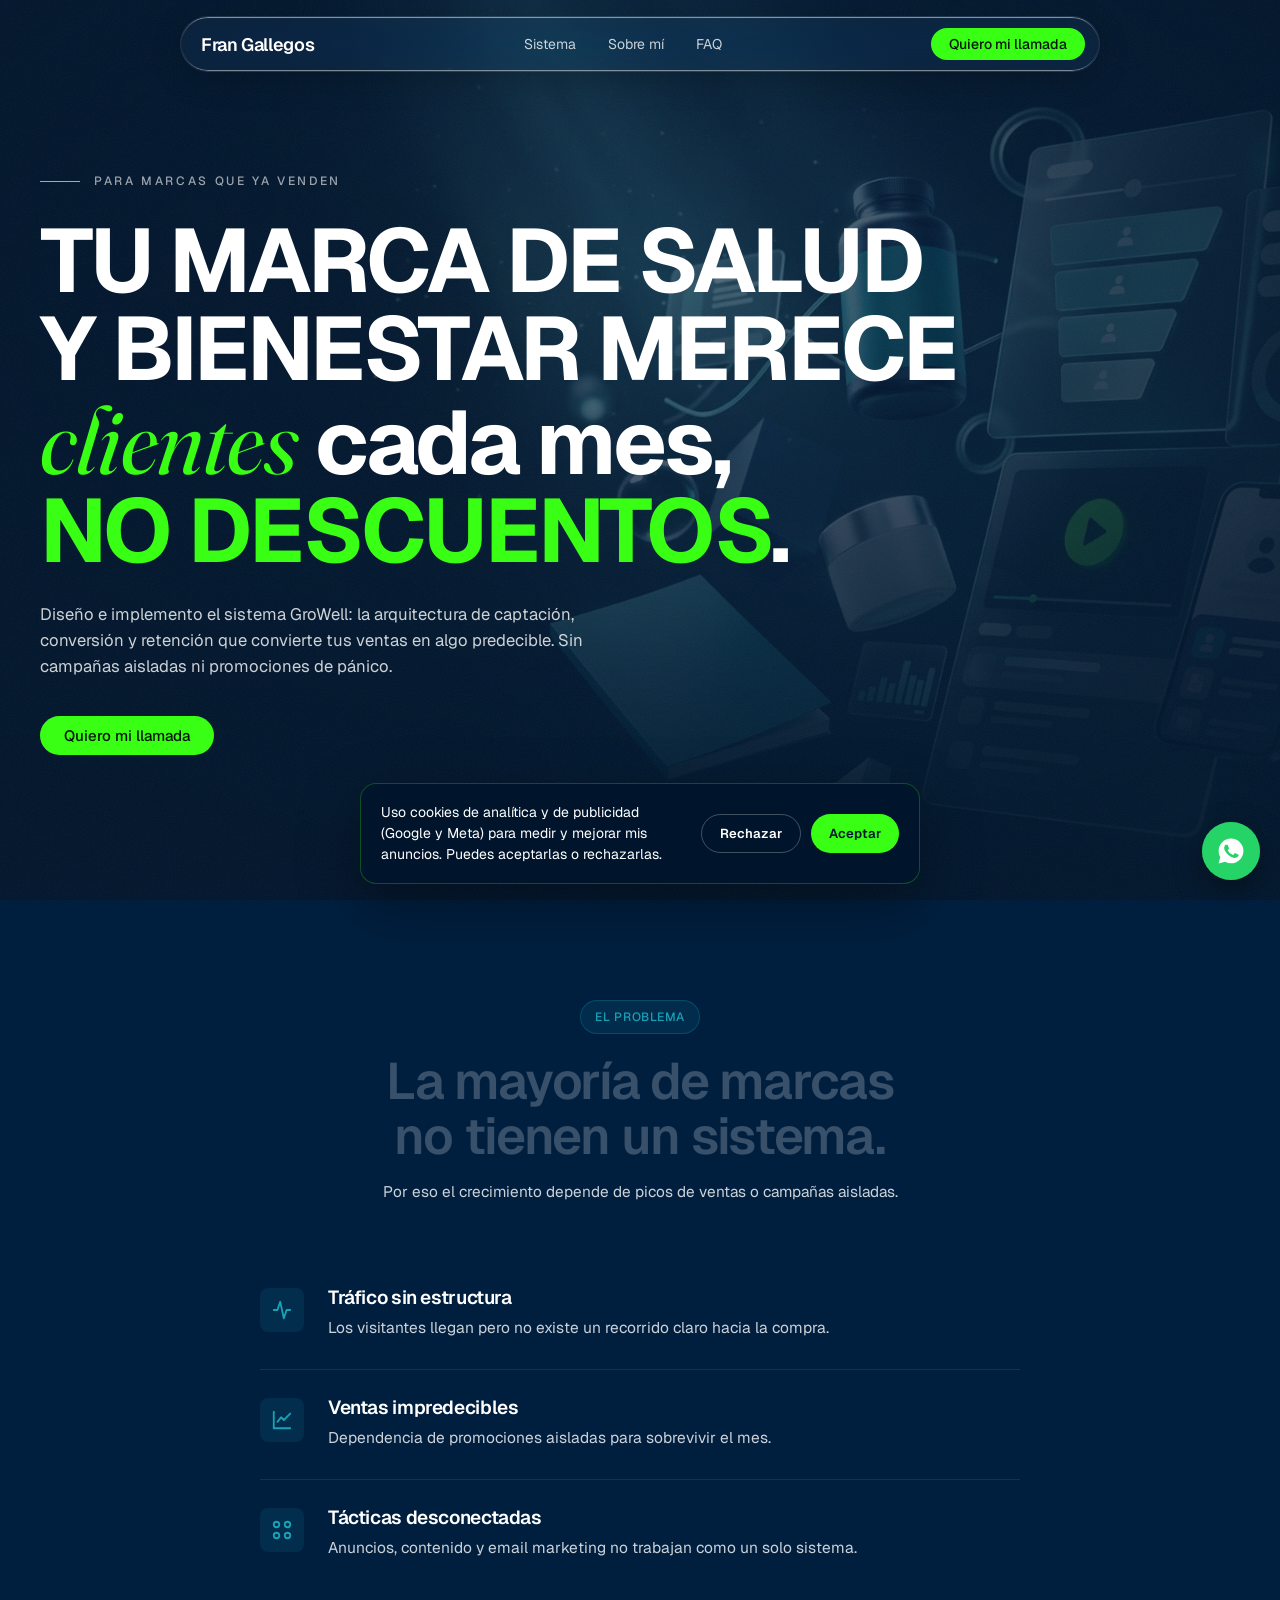
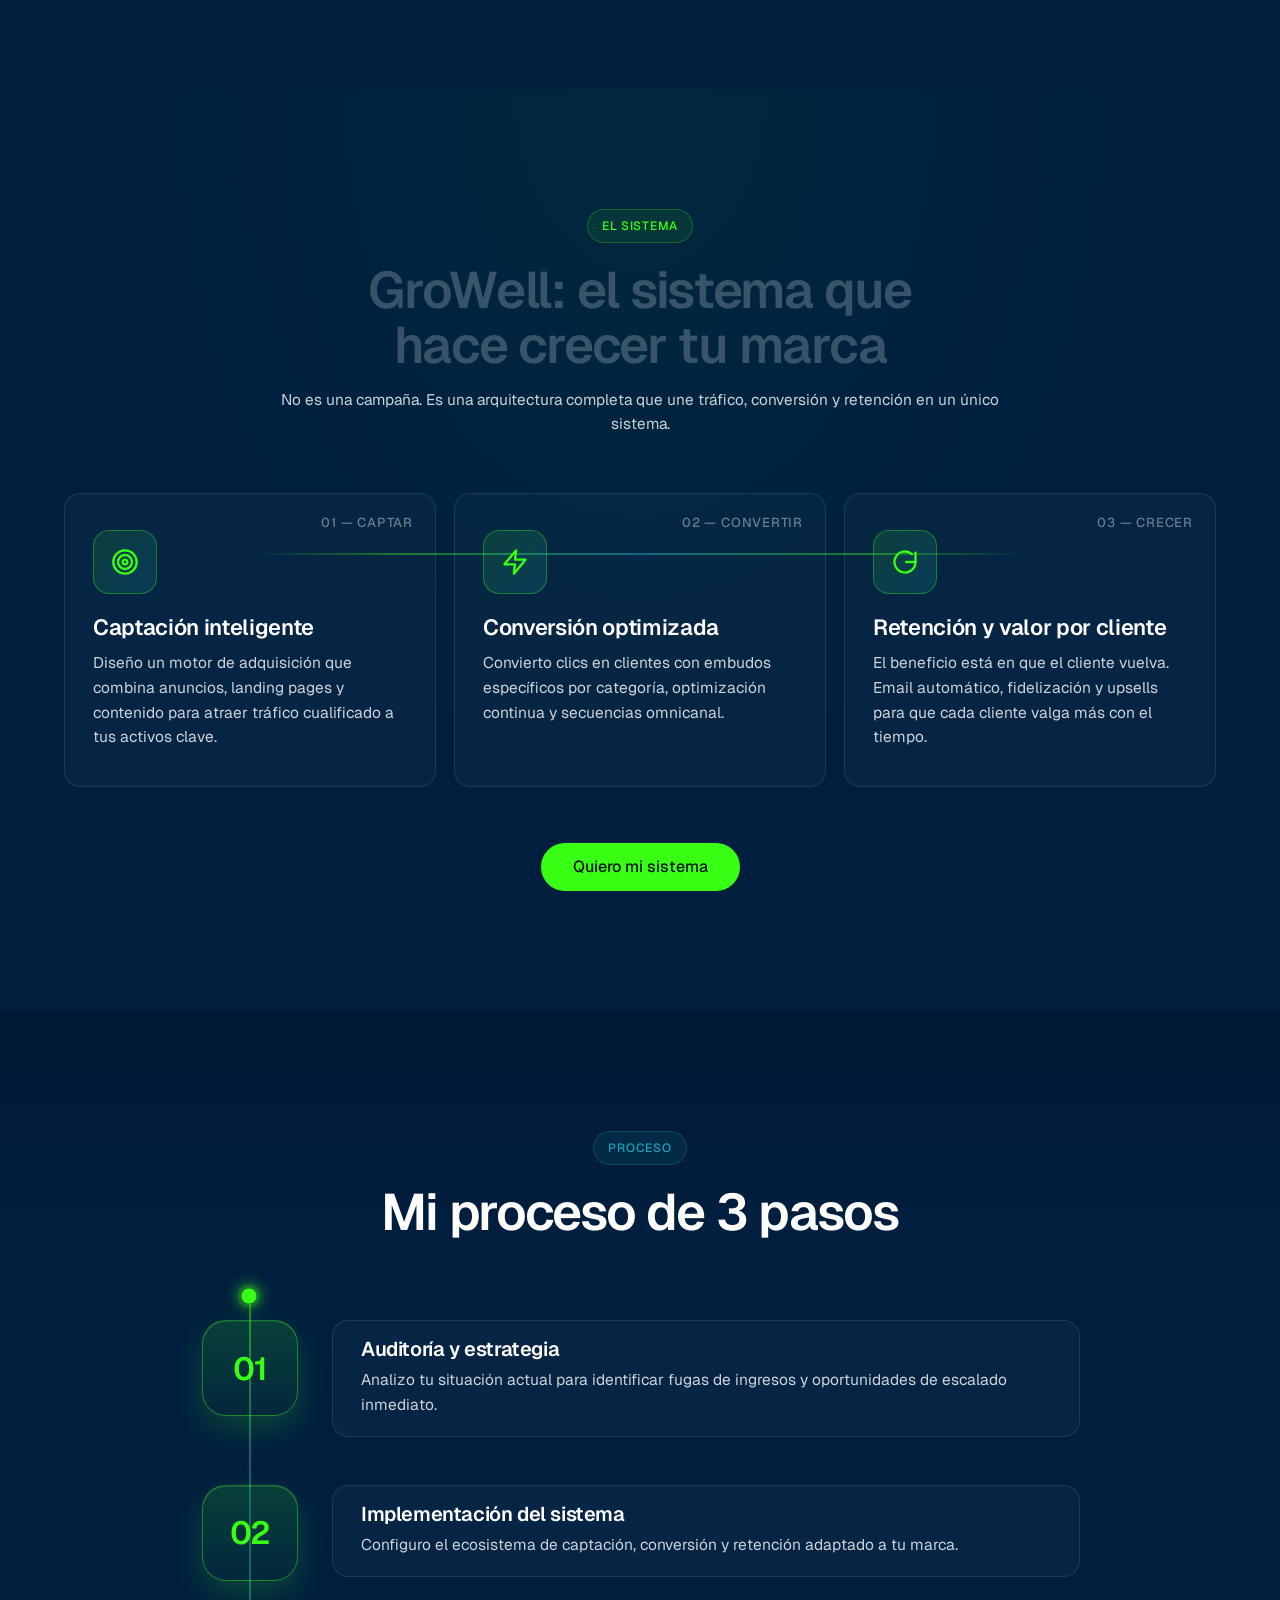
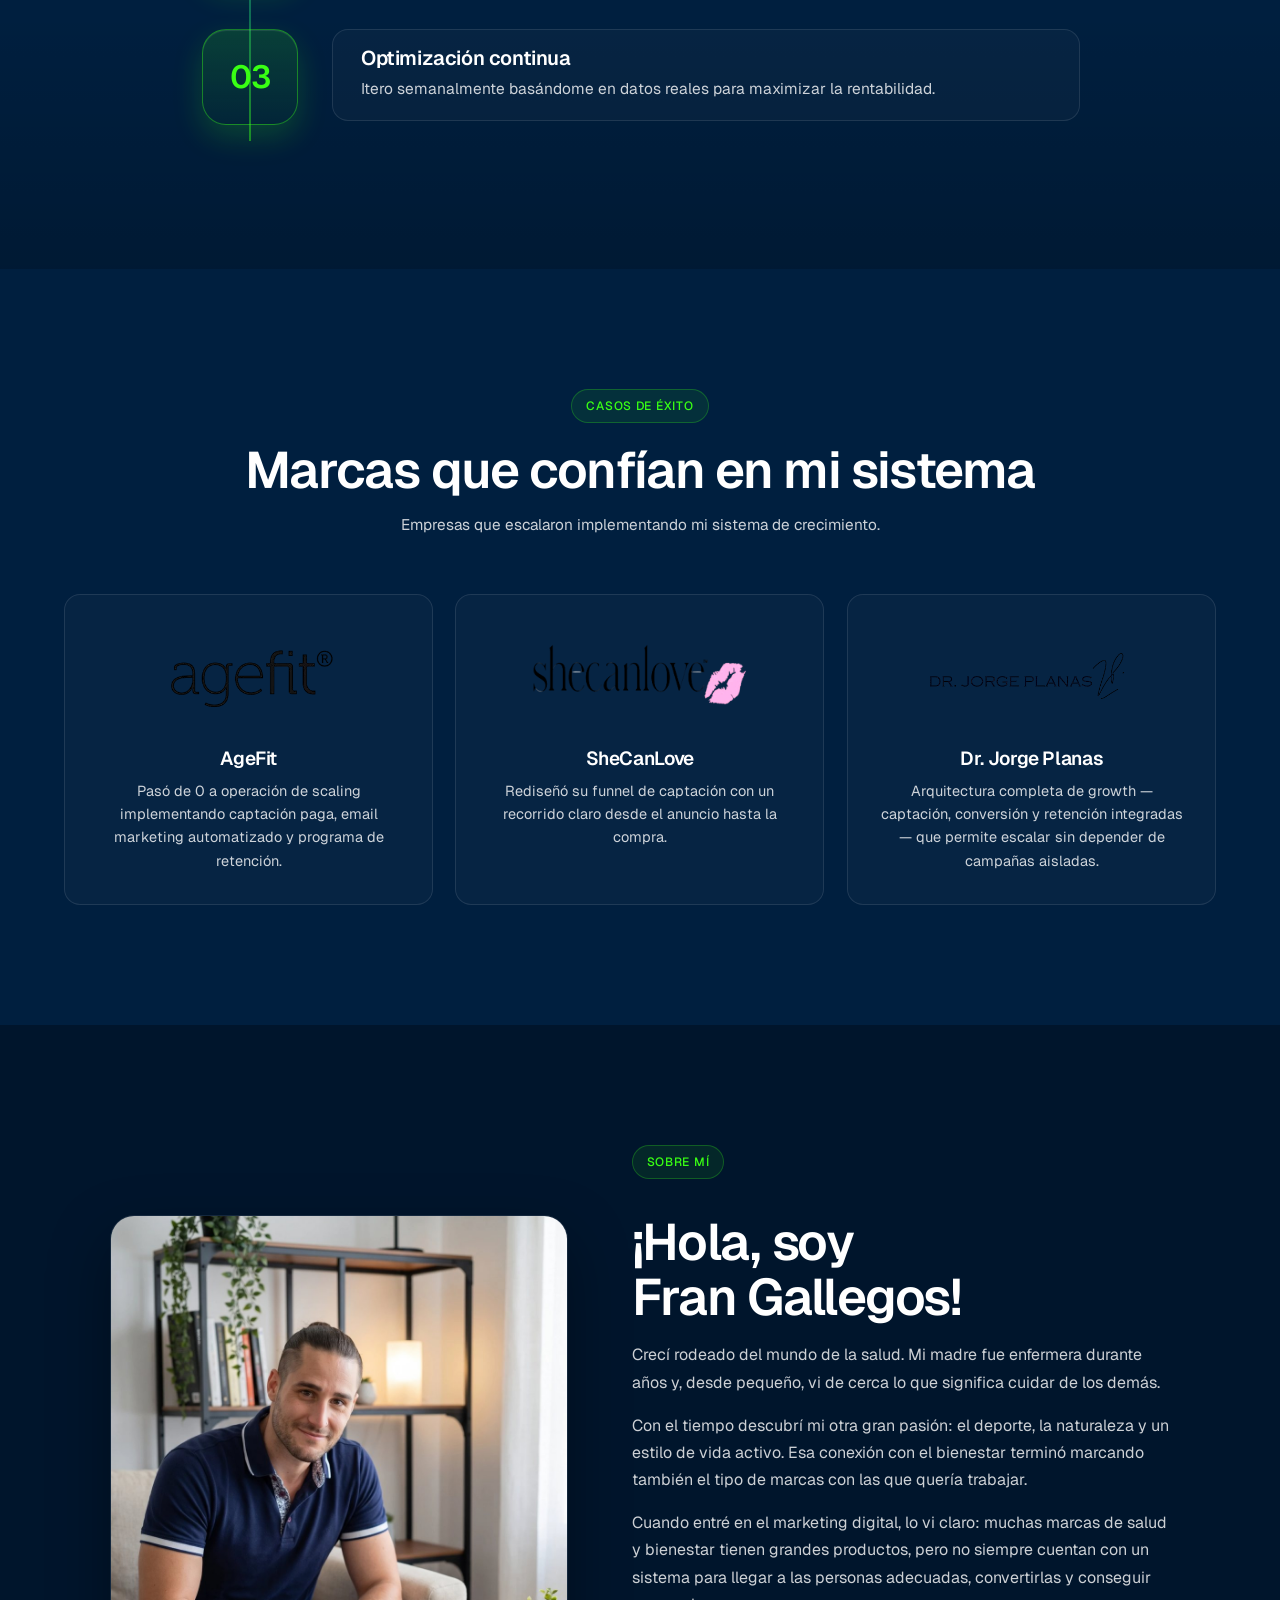
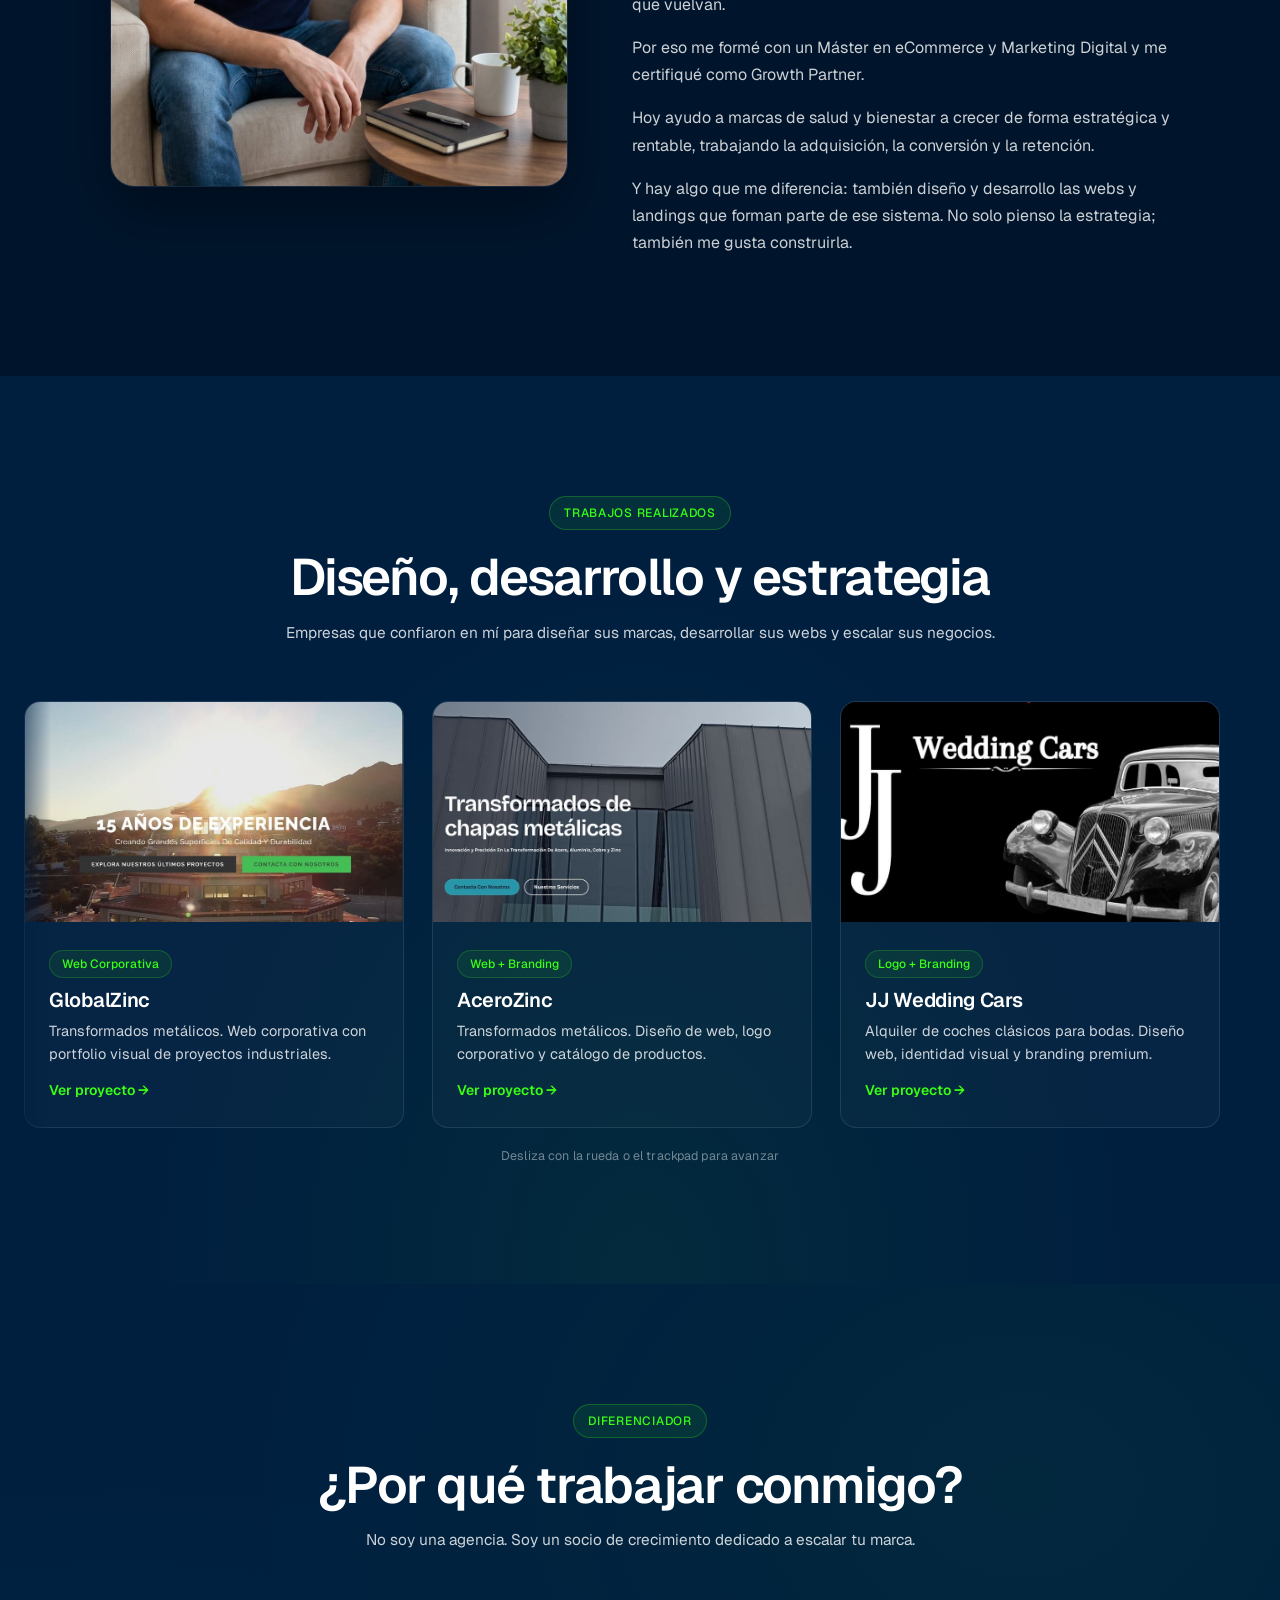
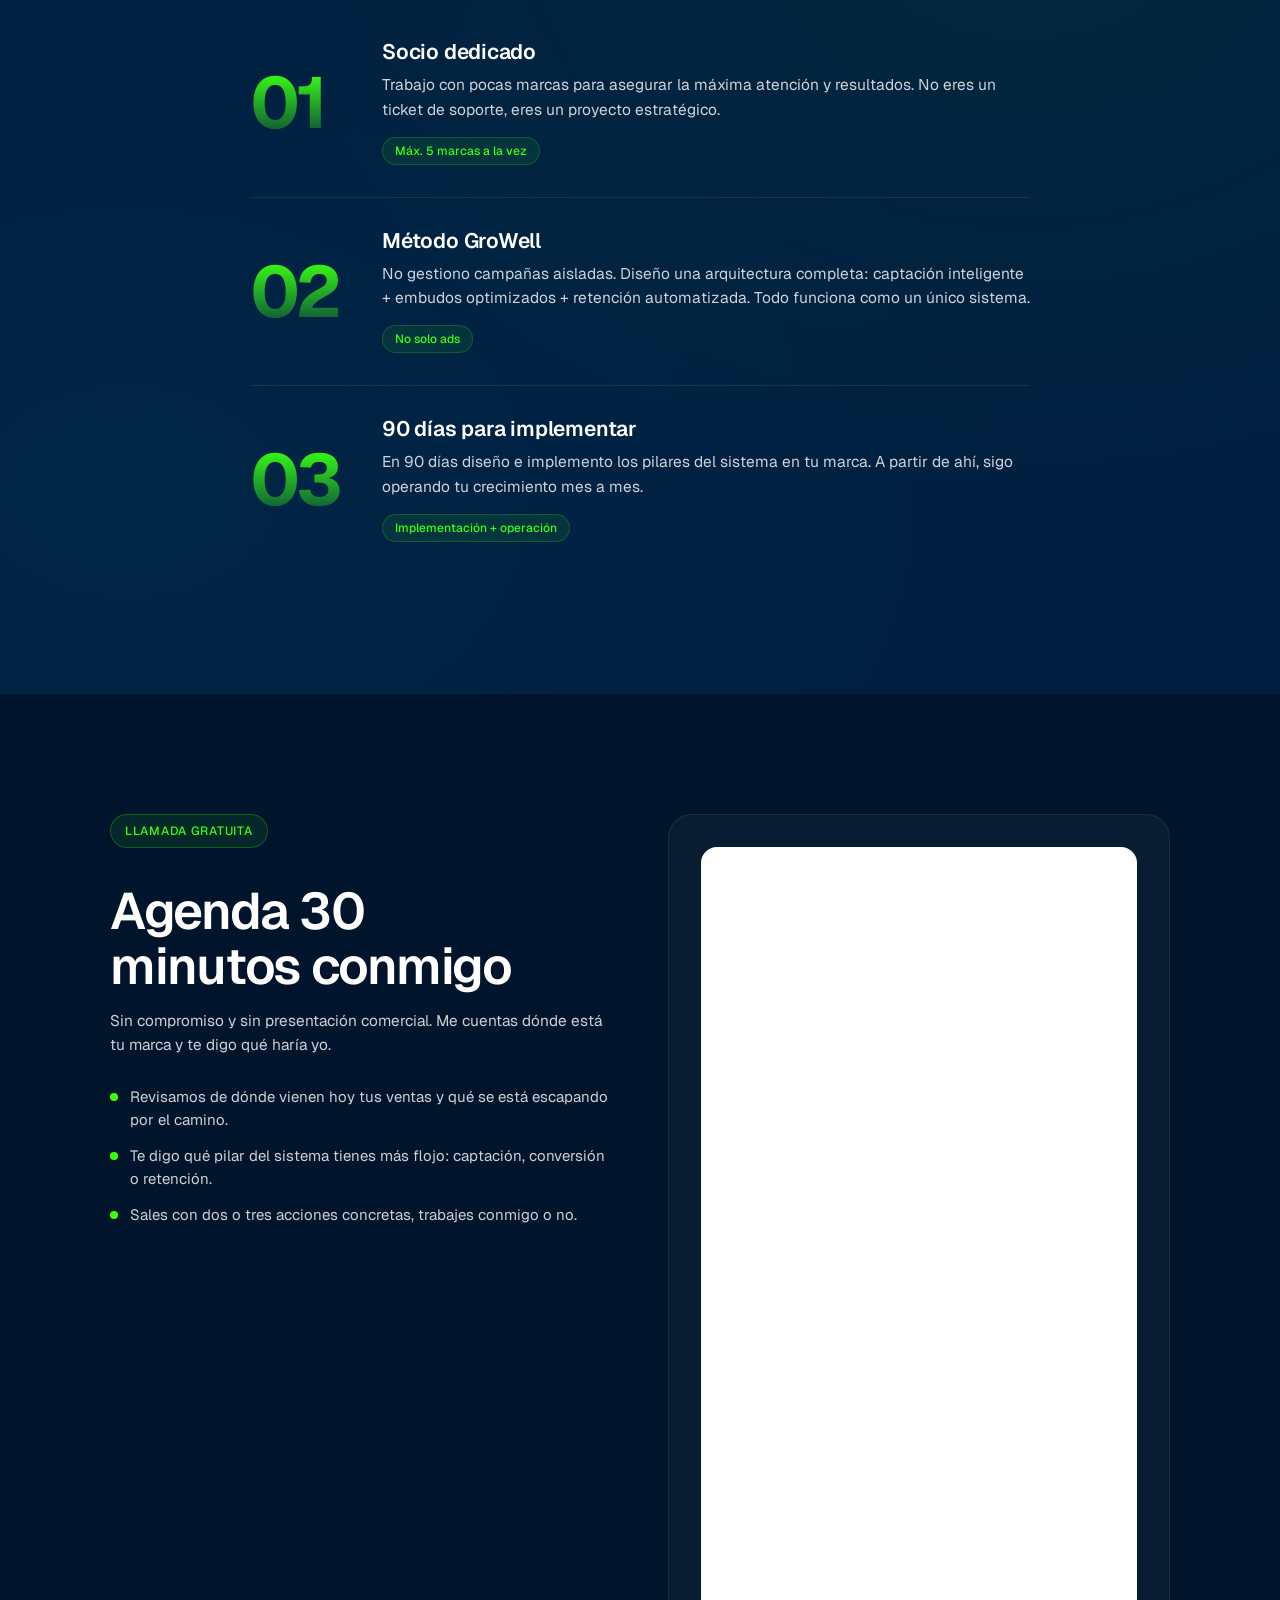
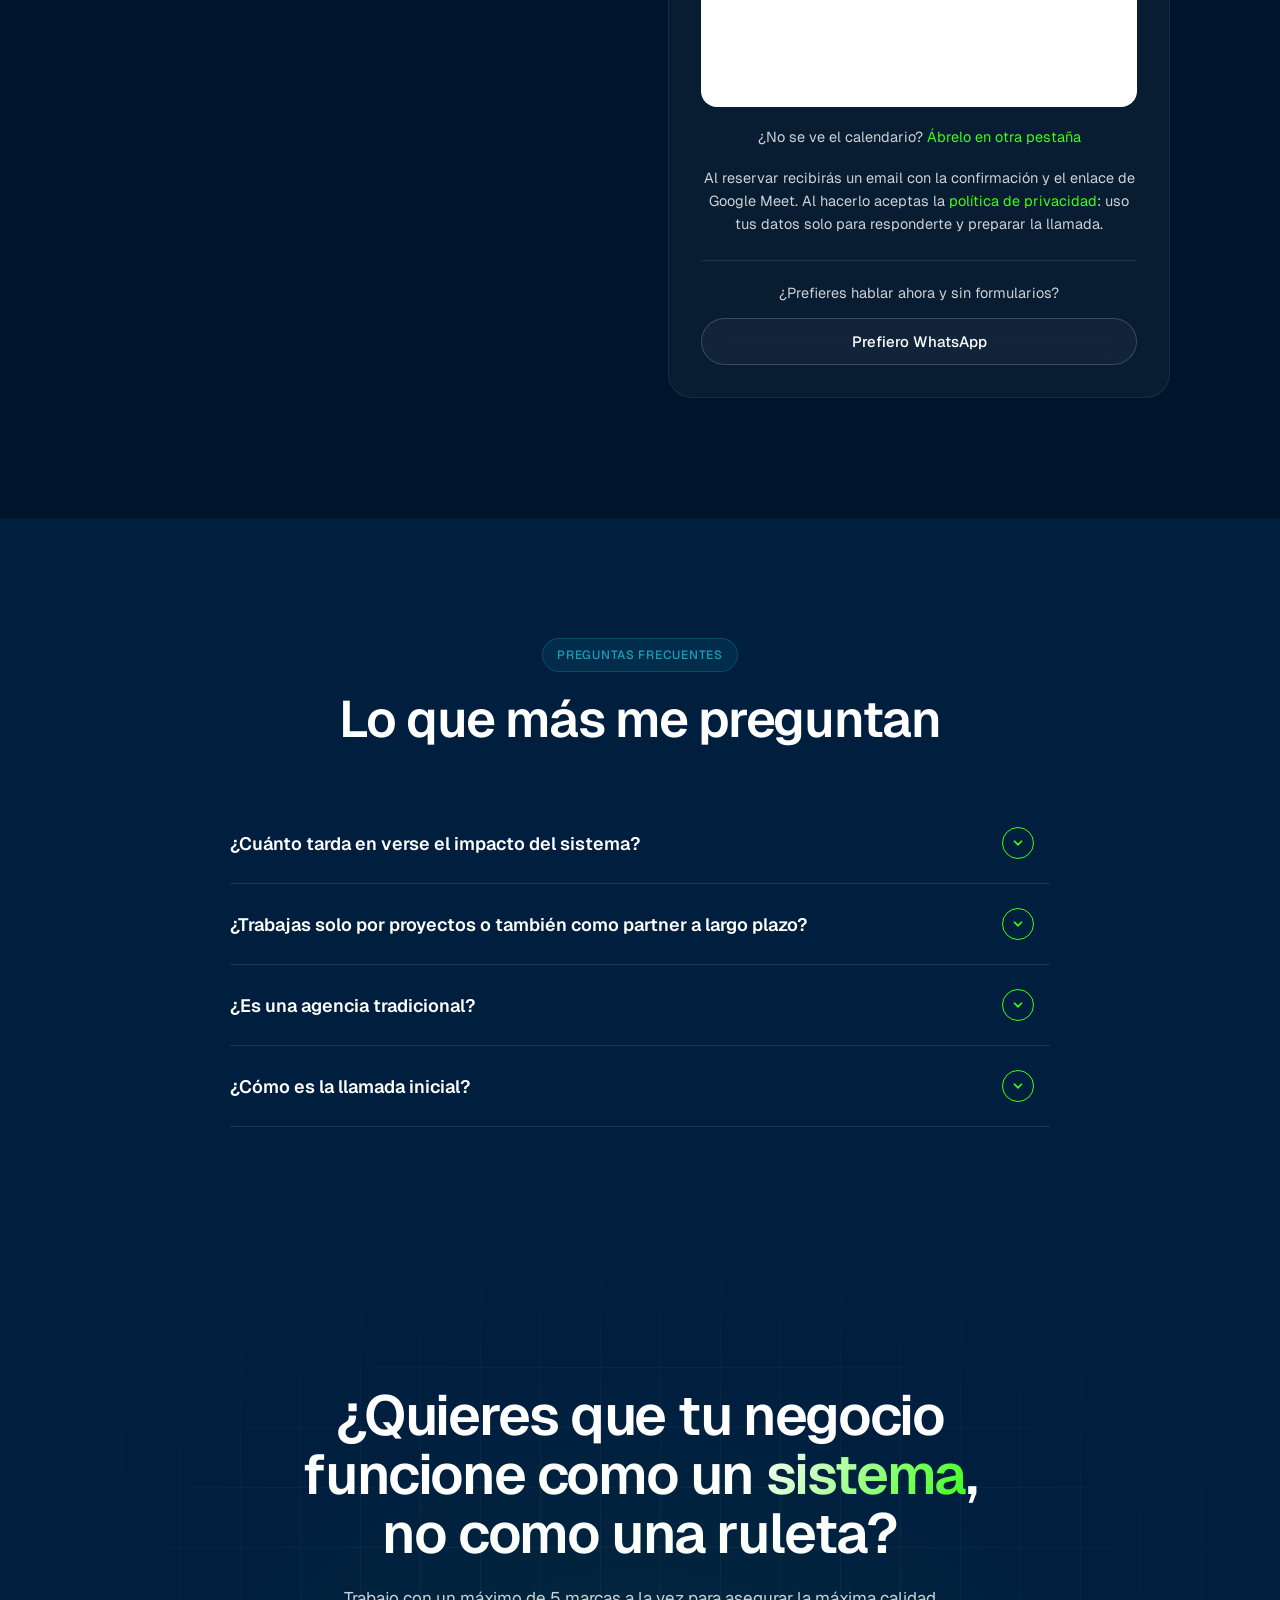
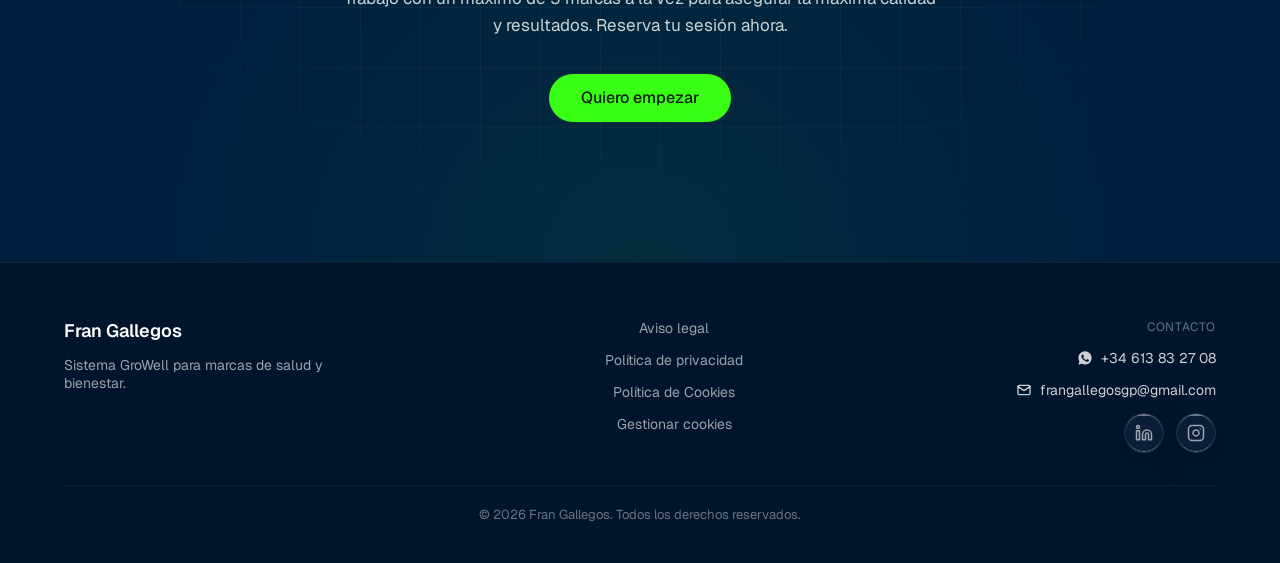
==== index.html @ 06046dee "Ocultar la tarjeta de Trastero Almeritras del carrusel de trabajos Co-Authored-By: Claude Sonnet 5.5" ====
<!doctype html>
<html lang="es">
<head>
<meta charset="utf-8" />
<meta name="viewport" content="width=device-width, initial-scale=1, viewport-fit=cover" />
<title>Fran Gallegos | Creciendo marcas de salud y bienestar</title>
<meta name="description" content="Ayudo a marcas de salud y bienestar a vender cada mes de forma predecible. Sistema GroWell: captación, conversión y retención, implementado y operado." />
<meta name="keywords" content="ecommerce, growth, scaling, sistema crecimiento, GroWell, funnels, email marketing, ads, salud bienestar" />
<meta name="author" content="Fran Gallegos Romero" />
<meta name="robots" content="index, follow, max-snippet:-1, max-image-preview:large, max-video-preview:-1" />
<link rel="canonical" href="https://frangallegosr.com/" />
<meta property="og:type" content="website" />
<meta property="og:title" content="Fran Gallegos | Creciendo marcas de salud y bienestar" />
<meta property="og:description" content="Sistema GroWell: captación, conversión y retención para marcas de salud y bienestar." />
<meta property="og:url" content="https://frangallegosr.com/" />
<meta property="og:image" content="https://frangallegosr.com/fran-gallegos-og.jpg" />
<meta property="og:image:width" content="1000" />
<meta property="og:image:height" content="1000" />
<meta property="og:image:alt" content="Fran Gallegos, Growth Partner para marcas de salud y bienestar" />
<meta name="twitter:card" content="summary" />
<meta name="twitter:title" content="Fran Gallegos | Creciendo marcas de salud y bienestar" />
<meta name="twitter:description" content="Sistema GroWell para marcas de salud y bienestar" />
<meta name="twitter:image" content="https://frangallegosr.com/fran-gallegos-og.jpg" />
<link rel="icon" href="/favicon.ico" sizes="any" />
<link rel="icon" type="image/png" sizes="32x32" href="assets/favicon-32.png" />
<link rel="icon" type="image/png" sizes="16x16" href="assets/favicon-16.png" />
<link rel="apple-touch-icon" href="assets/apple-touch-icon.png" />
<meta name="theme-color" content="#001F3F" />
<link rel="preconnect" href="https://fonts.googleapis.com">
<link rel="preconnect" href="https://fonts.gstatic.com" crossorigin>
<link rel="preload" as="style" href="https://fonts.googleapis.com/css2?family=Fraunces:ital,wght@1,400&family=Geist:wght@300;400;500;600;700&display=swap"/>
<link href="https://fonts.googleapis.com/css2?family=Fraunces:ital,wght@1,400&family=Geist:wght@300;400;500;600;700&display=swap" rel="stylesheet" media="print" onload="this.media='all'; this.onload=null;">
<noscript><link href="https://fonts.googleapis.com/css2?family=Fraunces:ital,wght@1,400&family=Geist:wght@300;400;500;600;700&display=swap" rel="stylesheet"></noscript>

<!-- Google Consent Mode v2 (modo básico) — denegado por defecto. gtag.js NO se carga
     hasta que el visitante acepta en el banner propio: ver loadAnalytics() al final. -->
<script>
  window.dataLayer = window.dataLayer || [];
  function gtag(){dataLayer.push(arguments);}
  gtag('consent', 'default', {
    'ad_storage': 'denied',
    'ad_user_data': 'denied',
    'ad_personalization': 'denied',
    'analytics_storage': 'denied'
  });
</script>

<!-- JSON-LD Schema para SEO y buscadores de IA -->
<script type="application/ld+json">
{
  "@context": "https://schema.org",
  "@type": "Organization",
  "name": "Fran Gallegos",
  "description": "Sistema de crecimiento para eCommerce. Método GroWell: Captar, Convertir, Crecer.",
  "url": "https://frangallegosr.com",
  "logo": "https://frangallegosr.com/assets/ecomgaro-logo.png",
  "contactPoint": {
    "@type": "ContactPoint",
    "contactType": "Customer Service",
    "telephone": "+34613832708",
    "url": "https://frangallegosr.com"
  },
  "sameAs": [
    "https://www.linkedin.com/company/ecomgaro",
    "https://www.linkedin.com/in/frangallegosromero",
    "https://www.instagram.com/frangallegosr"
  ],
  "founder": {
    "@type": "Person",
    "name": "Fran Gallegos Romero",
    "url": "https://www.linkedin.com/in/frangallegosromero"
  }
}
</script>

<style>
  :root {
    --navy: #001F3F;
    --navy-deep: #00152C;
    --navy-soft: #052B4D;
    --turquoise: #17A2B8;
    --turquoise-dim: #0E7587;
    --neon: #39FF14;
    --danger: #FF5C5C;
    --neon-soft: #4FE85A;
    --dark-card: #0F1419;
    --dark-card-2: #131B22;
    --white: #FFFFFF;
    --white-80: rgba(255,255,255,0.80);
    --white-60: rgba(255,255,255,0.60);
    --white-40: rgba(255,255,255,0.40);
    --gradient-brand: linear-gradient(90deg, #1AA0C8 0%, #17A2B8 35%, #39FF14 100%);
    --gradient-brand-soft: linear-gradient(135deg, rgba(23,162,184,0.4) 0%, rgba(57,255,20,0.3) 100%);
  }

  * { box-sizing: border-box; margin: 0; padding: 0; }
  /* El atributo hidden debe ganar siempre a cualquier display de clase */
  [hidden] { display: none !important; }
  html { scroll-behavior: smooth; overflow-x: clip; }
  html, body {
    background: var(--navy);
    color: var(--white);
    font-family: 'Geist', 'Inter', -apple-system, BlinkMacSystemFont, sans-serif;
    -webkit-font-smoothing: antialiased;
    text-rendering: optimizeLegibility;
  }
  body { position: relative; overflow-x: clip; }
  h1, h2, h3, h4 { font-family: 'Geist', 'Inter', sans-serif; font-weight: 600; letter-spacing: -0.02em; line-height: 1.05; }
  a { color: inherit; text-decoration: none; }
  button { cursor: pointer; border: none; background: none; font: inherit; color: inherit; }
  img, svg { display: block; max-width: 100%; }

  /* ============= Liquid Glass utility ============= */
  .liquid-glass {
    position: relative;
    background: rgba(255, 255, 255, 0.04);
    backdrop-filter: blur(18px) saturate(140%);
    -webkit-backdrop-filter: blur(18px) saturate(140%);
    box-shadow: inset 0 1px 1px rgba(255,255,255,0.12),
                inset 0 -1px 1px rgba(255,255,255,0.04),
                0 8px 32px rgba(0,0,0,0.18);
    border: 1px solid rgba(255,255,255,0.08);
    overflow: hidden;
  }
  .liquid-glass::before {
    content: '';
    position: absolute;
    inset: 0;
    border-radius: inherit;
    padding: 1.4px;
    background: linear-gradient(180deg,
      rgba(255,255,255,0.45) 0%,
      rgba(255,255,255,0.15) 20%,
      rgba(255,255,255,0) 40%,
      rgba(255,255,255,0) 60%,
      rgba(255,255,255,0.15) 80%,
      rgba(255,255,255,0.45) 100%);
    -webkit-mask: linear-gradient(#fff 0 0) content-box, linear-gradient(#fff 0 0);
    -webkit-mask-composite: xor;
    mask-composite: exclude;
    pointer-events: none;
  }

  /* ============= Buttons ============= */
  .btn {
    display: inline-flex;
    align-items: center;
    justify-content: center;
    gap: 8px;
    padding: 12px 24px;
    border-radius: 999px;
    font-size: 15px;
    font-weight: 500;
    line-height: 1;
    white-space: nowrap;
    transition: transform 200ms ease, box-shadow 200ms ease, background 200ms ease, filter 200ms ease;
    cursor: pointer;
  }
  .btn-primary {
    background: var(--neon);
    color: #001508;
    box-shadow: 0 0 0 0 rgba(57,255,20,0);
  }
  .btn-primary:hover {
    filter: brightness(1.08);
    box-shadow: 0 8px 28px rgba(57,255,20,0.35);
    transform: translateY(-1px);
  }
  .btn-primary.lg { padding: 16px 32px; font-size: 16px; }
  .btn-secondary {
    color: var(--white);
    border: 1px solid rgba(255,255,255,0.18);
    background: rgba(255,255,255,0.04);
    backdrop-filter: blur(12px);
    -webkit-backdrop-filter: blur(12px);
  }
  .btn-secondary:hover { background: rgba(255,255,255,0.08); border-color: rgba(255,255,255,0.3); }

  /* ============= Container ============= */
  .container { width: 100%; max-width: 1200px; margin: 0 auto; padding: 0 24px; }

  /* ============= Skip link ============= */
  .skip { position: absolute; left: -9999px; top: 0; background: var(--neon); color: #001508; padding: 8px 14px; border-radius: 8px; z-index: 100; font-weight: 500; }
  .skip:focus { left: 16px; top: 16px; }

  /* ============= NAVBAR ============= */
  .nav-wrap {
    position: fixed;
    top: 16px;
    left: 0; right: 0;
    z-index: 50;
    display: flex;
    justify-content: center;
    padding: 0 16px;
    transition: transform 300ms ease;
  }
  .nav {
    display: flex;
    align-items: center;
    justify-content: space-between;
    gap: 24px;
    width: 100%;
    max-width: 920px;
    padding: 10px 14px 10px 20px;
    border-radius: 999px;
    transition: max-width 400ms ease;
  }
  .nav.shrunk { max-width: 760px; }
  .nav-logo {
    display: flex; align-items: center; gap: 10px;
    flex-shrink: 0;
    z-index: 2;
  }
  .nav-logo .name {
    font-size: 18px;
    font-weight: 600;
    letter-spacing: -0.02em;
    color: var(--white);
  }
  .nav-links {
    display: flex;
    align-items: center;
    gap: 4px;
    z-index: 2;
  }
  .nav-links a {
    display: inline-flex;
    align-items: center;
    gap: 4px;
    font-size: 14px;
    font-weight: 400;
    color: rgba(255,255,255,0.78);
    padding: 8px 14px;
    border-radius: 999px;
    transition: color 180ms, background 180ms;
    white-space: nowrap;
  }
  .nav-links a:hover { color: var(--white); background: rgba(255,255,255,0.06); }
  .nav-links a svg { width: 12px; height: 12px; opacity: 0.7; }
  .nav-cta { z-index: 2; }
  .nav-cta .btn { padding: 9px 18px; font-size: 14px; }

  .nav-toggle {
    display: none;
    align-items: center;
    justify-content: center;
    width: 44px;
    height: 44px;
    flex-shrink: 0;
    border: none;
    background: transparent;
    cursor: pointer;
    z-index: 3;
  }
  .nav-toggle span {
    position: relative;
    display: block;
    width: 18px;
    height: 2px;
    background: var(--white);
    border-radius: 8px;
    transition: background 150ms ease;
  }
  .nav-toggle span::before,
  .nav-toggle span::after {
    content: '';
    position: absolute;
    left: 0;
    top: 0;
    width: 18px;
    height: 2px;
    background: var(--white);
    border-radius: 8px;
    transition: transform 200ms ease;
  }
  .nav-toggle span::before { transform: translateY(-6px); }
  .nav-toggle span::after { transform: translateY(6px); }
  .nav-toggle.open span { background: transparent; }
  .nav-toggle.open span::before { transform: translateY(0) rotate(45deg); }
  .nav-toggle.open span::after { transform: translateY(0) rotate(-45deg); }

  @media (max-width: 880px) {
    .nav-links { display: none; }
    .nav { padding: 8px 10px 8px 16px; position: relative; }
    .nav.menu-open { overflow: visible; }
    .nav-toggle { display: flex; }

    .nav-links.mobile-open {
      display: flex;
      flex-direction: column;
      align-items: stretch;
      gap: 2px;
      position: absolute;
      top: calc(100% + 10px);
      left: 0;
      right: 0;
      background: var(--navy-deep);
      border: 1px solid rgba(255,255,255,0.12);
      border-radius: 16px;
      padding: 10px;
      box-shadow: 0 24px 60px rgba(0,0,0,0.45);
    }
    .nav-links.mobile-open a {
      padding: 13px 16px;
      justify-content: space-between;
      font-size: 15px;
      border-radius: 8px;
    }
  }

  /* ============= HERO ============= */
  .hero {
    position: relative;
    min-height: 100vh;
    overflow: hidden;
    background: var(--navy-deep);
    display: flex;
    flex-direction: column;
  }
  .hero-video, .hero-poster {
    position: absolute;
    inset: 0;
    width: 100%;
    height: 100%;
    object-fit: cover;
    z-index: 1;
  }
  .hero-poster { z-index: 1; }
  /* SVG poster fallback shows under and behind video while video loads */
  .hero-overlay {
    position: absolute;
    inset: 0;
    z-index: 2;
    background:
      radial-gradient(ellipse at 50% 30%, rgba(0, 31, 63, 0.35), rgba(0, 21, 44, 0.85) 80%),
      linear-gradient(180deg, rgba(0,21,44,0.55) 0%, rgba(0,21,44,0.30) 35%, rgba(0,21,44,0.85) 100%);
    pointer-events: none;
  }
  .hero-grain {
    position: absolute;
    inset: 0;
    z-index: 3;
    opacity: 0.06;
    pointer-events: none;
    background-image: url("data:image/svg+xml;utf8,<svg xmlns='http://www.w3.org/2000/svg' width='200' height='200'><filter id='n'><feTurbulence type='fractalNoise' baseFrequency='0.85' numOctaves='2' stitchTiles='stitch'/></filter><rect width='100%' height='100%' filter='url(%23n)'/></svg>");
  }

  .hero-content {
    position: relative;
    z-index: 10;
    flex: 1;
    display: flex;
    flex-direction: column;
    align-items: flex-start;
    justify-content: center;
    width: 100%;
    max-width: 1248px;
    margin: 0 auto;
    padding: 120px 24px 60px;
    text-align: left;
    animation: fadeInUp 800ms ease-out both;
  }

  .hero-eyebrow {
    display: inline-flex;
    align-items: center;
    gap: 14px;
    font-size: 12px;
    font-weight: 500;
    letter-spacing: 0.22em;
    text-transform: uppercase;
    color: var(--white-60);
    margin-bottom: 28px;
  }
  .hero-eyebrow::before {
    content: '';
    width: 40px;
    height: 1px;
    background: var(--neon);
  }
  @keyframes fadeInUp {
    from { opacity: 0; transform: translateY(30px); }
    to { opacity: 1; transform: translateY(0); }
  }

  .announce {
    display: inline-flex;
    align-items: center;
    gap: 10px;
    padding: 6px 6px 6px 16px;
    border-radius: 999px;
    font-size: 13px;
    color: var(--white-80);
    margin-bottom: 32px;
  }
  .announce .chip {
    display: inline-flex;
    align-items: center;
    gap: 4px;
    padding: 4px 10px 4px 12px;
    background: rgba(255,255,255,0.07);
    border-radius: 999px;
    font-weight: 500;
    color: var(--white);
  }
  .announce .chip svg { width: 12px; height: 12px; }
  .announce .pulse {
    width: 8px; height: 8px; border-radius: 50%;
    background: var(--neon);
    box-shadow: 0 0 0 0 rgba(57,255,20, 0.5);
    animation: pulse 2s ease-in-out infinite;
  }
  @keyframes pulse {
    0%, 100% { box-shadow: 0 0 0 0 rgba(57,255,20, 0.6); }
    50% { box-shadow: 0 0 0 8px rgba(57,255,20, 0); }
  }

  .hero h1 {
    font-size: clamp(30px, min(7vw, 11.5vh), 96px);
    line-height: 0.98;
    font-weight: 700;
    letter-spacing: -0.03em;
    max-width: 1240px;
    text-wrap: balance;
    margin-bottom: 28px;
  }
  .hero h1 .accent {
    color: var(--neon);
  }
  /* Contraste de estilo, no solo de color: cursiva serif contra la sans pesada */
  .hero h1 .accent-serif {
    font-family: 'Fraunces', Georgia, serif;
    font-style: italic;
    font-weight: 400;
    font-size: 1.06em;
    letter-spacing: -0.005em;
    color: var(--neon);
  }

  /* Pantallas bajas (portatiles ~680-780px): comprime para que el CTA no caiga bajo el pliegue */
  @media (max-height: 780px) {
    .hero-content { padding-top: 96px; padding-bottom: 40px; }
    .hero-eyebrow { margin-bottom: 20px; }
    .hero h1 { margin-bottom: 20px; }
    .hero-sub { margin-bottom: 24px; }
  }

  .hero-sub {
    font-size: clamp(15px, 1.3vw, 18px);
    line-height: 1.55;
    color: var(--white-80);
    max-width: 620px;
    margin: 0 0 36px;
  }

  .hero-ctas {
    display: flex;
    gap: 12px;
    justify-content: center;
    flex-wrap: wrap;
    margin-bottom: 32px;
  }

  /* ============= Marquee ============= */
  .marquee-wrap {
    position: relative;
    z-index: 10;
    width: 100%;
    padding: 28px 0 36px;
    border-top: 1px solid rgba(255,255,255,0.06);
    background: linear-gradient(180deg, transparent, rgba(0,21,44,0.6));
  }
  .marquee-label {
    text-align: center;
    font-size: 13px;
    color: var(--white-60);
    margin-bottom: 18px;
    letter-spacing: 0.02em;
  }
  .marquee {
    overflow: hidden;
    mask-image: linear-gradient(90deg, transparent, #000 10%, #000 90%, transparent);
    -webkit-mask-image: linear-gradient(90deg, transparent, #000 10%, #000 90%, transparent);
  }
  .marquee-track {
    display: flex;
    gap: 18px;
    width: max-content;
    animation: marquee 28s linear infinite;
  }
  @keyframes marquee {
    from { transform: translateX(0); }
    to   { transform: translateX(-50%); }
  }
  .brand-pill {
    display: inline-flex;
    align-items: center;
    gap: 12px;
    padding: 10px 18px 10px 10px;
    border-radius: 16px;
    flex-shrink: 0;
  }
  .brand-pill .icon {
    width: 32px; height: 32px;
    border-radius: 8px;
    background: linear-gradient(135deg, var(--turquoise), var(--turquoise-dim));
    color: var(--white);
    font-weight: 600;
    font-size: 14px;
    display: flex; align-items: center; justify-content: center;
    flex-shrink: 0;
  }
  .brand-pill .name {
    font-size: 15px;
    font-weight: 500;
    color: var(--white);
    white-space: nowrap;
  }

  /* ============= Section base ============= */
  section { position: relative; }
  .sec-eyebrow {
    display: inline-flex;
    align-items: center;
    gap: 8px;
    padding: 8px 14px;
    border-radius: 999px;
    font-size: 12px;
    font-weight: 500;
    letter-spacing: 0.06em;
    text-transform: uppercase;
    color: var(--turquoise);
    background: rgba(23,162,184, 0.10);
    border: 1px solid rgba(23,162,184,0.25);
    margin-bottom: 20px;
  }
  .sec-eyebrow.neon {
    color: var(--neon);
    background: rgba(57,255,20, 0.08);
    border-color: rgba(57,255,20, 0.25);
  }
  .sec-h {
    font-size: clamp(28px, 4vw, 52px);
    font-weight: 600;
    letter-spacing: -0.025em;
    line-height: 1.08;
    text-wrap: balance;
    margin-bottom: 16px;
  }
  .sec-sub {
    font-size: clamp(15px, 1.2vw, 18px);
    color: var(--white-80);
    line-height: 1.55;
    max-width: 720px;
  }
  .sec-head { text-align: center; margin: 0 auto 56px; max-width: 800px; }
  .sec-head .sec-sub { margin-left: auto; margin-right: auto; }

  /* ============= SECTION 1.5 — VIDEO ============= */
  .sec-video {
    padding: 100px 0 40px;
    background: var(--navy);
    position: relative;
  }
  .sec-video::before {
    content: '';
    position: absolute;
    inset: 0;
    background: radial-gradient(ellipse at 50% 0%, rgba(57,255,20, 0.05), transparent 55%);
    pointer-events: none;
  }
  .video-card {
    position: relative;
    max-width: 1080px;
    margin: 0 auto;
    border-radius: 24px;
    padding: 6px;
    background: linear-gradient(135deg, rgba(23,162,184,0.55), rgba(57,255,20,0.30));
    box-shadow: 0 30px 80px rgba(0,0,0,0.45);
  }
  .video-card .inner {
    background: var(--navy-deep);
    border-radius: 16px;
    overflow: hidden;
    position: relative;
    aspect-ratio: 16 / 9;
  }
  .video-card iframe {
    position: absolute;
    inset: 0;
    width: 100%;
    height: 100%;
    border: 0;
    display: block;
  }

  /* ============= EFECTOS DE SCROLL ============= */
  /* Zoom del hero (solo escritorio) y titulares que se encienden palabra a palabra. */
  .hero-video, .hero-poster { will-change: transform; }
  .revelar-palabras .w { color: rgba(255,255,255,0.22); transition: color 260ms ease; }
  .revelar-palabras .w.on { color: var(--white); }
  @media (prefers-reduced-motion: reduce) {
    .revelar-palabras .w { color: var(--white); transition: none; }
  }

  /* ============= SECTION 3 — PROBLEMA ============= */
  .sec-problem {
    padding: 100px 0;
    background: var(--navy);
  }
  .problem-list {
    display: flex;
    flex-direction: column;
    max-width: 760px;
    margin: 0 auto;
  }
  .problem-row {
    display: flex;
    align-items: flex-start;
    gap: 24px;
    padding: 28px 0;
    border-bottom: 1px solid rgba(255,255,255,0.08);
  }
  .problem-row:last-child { border-bottom: none; }
  .problem-row .ic {
    width: 44px; height: 44px;
    border-radius: 8px;
    background: rgba(23,162,184, 0.10);
    color: var(--turquoise);
    display: flex; align-items: center; justify-content: center;
    flex-shrink: 0;
  }
  .problem-row h3 {
    color: var(--white);
    font-size: 19px;
    font-weight: 600;
    margin-bottom: 8px;
  }
  .problem-row p {
    color: var(--white-80);
    font-size: 15.5px;
    line-height: 1.6;
  }

  /* ============= SECTION 4 — ¿POR QUÉ ECOMGARO? ============= */
  .sec-why {
    padding: 120px 0;
    background: var(--navy);
    position: relative;
  }
  .sec-why::before {
    content: '';
    position: absolute;
    inset: 0;
    background:
      radial-gradient(ellipse at 80% 20%, rgba(57,255,20, 0.04), transparent 55%),
      radial-gradient(ellipse at 10% 80%, rgba(23,162,184, 0.05), transparent 55%);
    pointer-events: none;
  }
  .sec-why .container { position: relative; z-index: 1; }
  .why-list {
    display: flex;
    flex-direction: column;
    max-width: 780px;
    margin: 0 auto;
  }
  .why-row {
    display: flex;
    align-items: center;
    gap: 32px;
    padding: 32px 0;
    border-bottom: 1px solid rgba(255,255,255,0.08);
  }
  .why-row:last-child { border-bottom: none; }
  @media (max-width: 700px) {
    .why-row { flex-direction: column; align-items: flex-start; gap: 12px; }
  }

  .why-num {
    font-family: 'Geist', sans-serif;
    font-size: 72px;
    font-weight: 700;
    line-height: 0.85;
    background: linear-gradient(180deg, var(--neon) 0%, rgba(57,255,20,0.25) 100%);
    -webkit-background-clip: text;
    background-clip: text;
    color: transparent;
    letter-spacing: -0.05em;
    flex-shrink: 0;
    width: 100px;
  }
  .why-row h3 {
    color: var(--white);
    font-size: 21px;
    font-weight: 600;
    margin-bottom: 10px;
    letter-spacing: -0.01em;
  }
  .why-row p {
    color: var(--white-80);
    font-size: 15.5px;
    line-height: 1.6;
  }
  .badge {
    display: inline-flex;
    align-items: center;
    gap: 6px;
    padding: 5px 12px;
    border-radius: 999px;
    font-size: 12px;
    font-weight: 500;
    color: var(--neon);
    background: rgba(57,255,20, 0.08);
    border: 1px solid rgba(57,255,20, 0.20);
    margin-top: 14px;
  }

  /* ============= SECTION 5 — SISTEMA (3 PILARES) ============= */
  .sec-system {
    padding: 120px 0;
    background: var(--navy);
    position: relative;
  }
  .sec-system::before {
    content: '';
    position: absolute;
    inset: 0;
    background: radial-gradient(ellipse at 50% 0%, rgba(57,255,20, 0.04), transparent 55%);
    pointer-events: none;
  }
  .sec-system .container { position: relative; z-index: 1; }
  .pillar-flow {
    display: grid;
    grid-template-columns: repeat(3, 1fr);
    gap: 18px;
    position: relative;
  }
  @media (max-width: 1000px) { .pillar-flow { grid-template-columns: 1fr; max-width: 600px; margin: 0 auto; } }

  .pillar-flow::before {
    content: '';
    position: absolute;
    top: 60px;
    left: 16%; right: 16%;
    height: 2px;
    background: linear-gradient(90deg,
      rgba(57,255,20,0) 0%,
      rgba(57,255,20,0.4) 20%,
      rgba(23,162,184, 0.5) 50%,
      rgba(57,255,20,0.4) 80%,
      rgba(57,255,20,0) 100%);
    z-index: 1;
  }
  @media (max-width: 1000px) { .pillar-flow::before { display: none; } }

  .pillar {
    position: relative;
    padding: 36px 28px;
    border-radius: 16px;
    background: rgba(255,255,255,0.025);
    border: 1px solid rgba(255,255,255,0.10);
    z-index: 2;
    transition: transform 280ms ease, border-color 280ms ease, background 280ms ease;
  }
  .pillar:hover {
    transform: translateY(-6px);
    border-color: rgba(57,255,20, 0.45);
    background: rgba(255,255,255,0.04);
  }
  .pillar .pillar-icon {
    width: 64px; height: 64px;
    border-radius: 16px;
    background: linear-gradient(135deg, rgba(57,255,20, 0.12), rgba(23,162,184, 0.18));
    border: 1px solid rgba(57,255,20, 0.35);
    display: flex; align-items: center; justify-content: center;
    color: var(--neon);
    margin-bottom: 22px;
    position: relative;
    z-index: 3;
  }
  .pillar h3 {
    color: var(--white);
    font-size: 22px;
    font-weight: 600;
    margin-bottom: 12px;
    letter-spacing: -0.015em;
  }
  .pillar p {
    color: var(--white-80);
    font-size: 15.5px;
    line-height: 1.6;
  }
  .pillar .step-num {
    position: absolute;
    top: 20px; right: 22px;
    font-size: 13px;
    color: var(--white-40);
    font-weight: 500;
    letter-spacing: 0.06em;
  }

  .system-cta {
    display: flex;
    flex-direction: column;
    align-items: center;
    gap: 18px;
    margin-top: 56px;
    text-align: center;
  }
  .system-cta p {
    font-size: 18px;
    color: var(--white-80);
    letter-spacing: -0.01em;
  }
  @media (max-width: 700px) {
    .system-cta { margin-top: 40px; }
    .system-cta p { font-size: 16.5px; }
    .system-cta .btn { width: 100%; }
  }

  /* ============= SECTION 6 — PROCESO ============= */
  .sec-process { padding: 120px 0; background: var(--navy); position: relative; }
  .sec-process::before {
    content: '';
    position: absolute;
    inset: 0;
    background: linear-gradient(180deg, rgba(0,0,0,0.18), transparent 30%, transparent 70%, rgba(0,0,0,0.18));
    pointer-events: none;
  }
  .sec-process .container { position: relative; z-index: 1; }
  .timeline {
    position: relative;
    max-width: 880px;
    margin: 0 auto;
  }
  .timeline::before {
    content: '';
    position: absolute;
    top: 8px; bottom: 8px;
    left: 49px;
    width: 2px;
    background: linear-gradient(180deg, var(--neon), var(--turquoise), var(--neon));
    opacity: 0.45;
  }
  @media (max-width: 700px) {
    .timeline::before { left: 31px; }
  }
  .timeline-ball {
    position: absolute;
    left: 49px;
    top: 0;
    width: 15px;
    height: 15px;
    border-radius: 50%;
    background: var(--neon);
    transform: translate(-50%, -50%) translateY(var(--ball-offset, 8px));
    box-shadow: 0 0 14px 4px rgba(57,255,20,0.55), 0 0 0 4px rgba(57,255,20,0.14);
    z-index: 2;
    transition: transform 120ms linear;
    pointer-events: none;
  }
  @media (max-width: 700px) {
    .timeline-ball { left: 31px; width: 12px; height: 12px; }
  }
  @media (prefers-reduced-motion: reduce) {
    .timeline-ball { transition: none; }
  }
  .step {
    position: relative;
    display: flex;
    gap: 32px;
    align-items: flex-start;
    padding: 24px 0;
  }
  .step-bubble {
    position: relative;
    flex-shrink: 0;
    width: 100px;
    display: flex;
    align-items: center;
    justify-content: center;
  }
  @media (max-width: 700px) { .step-bubble { width: 64px; } }
  .step-bubble .num {
    position: relative;
    width: 96px; height: 96px;
    border-radius: 24px;
    background: linear-gradient(180deg, rgba(57,255,20,0.15), rgba(57,255,20,0.04));
    border: 1.5px solid rgba(57,255,20, 0.4);
    display: flex; align-items: center; justify-content: center;
    color: var(--neon);
    font-size: 32px;
    font-weight: 600;
    letter-spacing: -0.04em;
    box-shadow:
      inset 0 1px 1px rgba(255,255,255,0.1),
      0 12px 30px rgba(57,255,20, 0.18);
  }
  @media (max-width: 700px) {
    .step-bubble .num { width: 60px; height: 60px; font-size: 22px; border-radius: 16px;}
  }
  .step-body {
    flex: 1;
    padding: 18px 28px;
    border-radius: 16px;
    background: rgba(255,255,255,0.025);
    border: 1px solid rgba(255,255,255,0.10);
  }
  .step-body h3 {
    color: var(--white);
    font-size: 20px;
    font-weight: 600;
    margin-bottom: 8px;
  }
  .step-body p {
    color: var(--white-80);
    font-size: 15.5px;
    line-height: 1.6;
  }

  /* ============= SECTION 7 — CLIENTES ============= */
  .sec-clients { padding: 120px 0; background: var(--navy); }

  /* ============= SECTION 7B — TRABAJOS ============= */
  .sec-trabajos {
    padding: 120px 0;
    background: var(--navy);
    position: relative;
  }
  .sec-trabajos::before {
    content: '';
    position: absolute;
    inset: 0;
    background: radial-gradient(ellipse at 50% 100%, rgba(57,255,20, 0.05), transparent 55%);
    pointer-events: none;
  }
  .trabajos-viewport {
    overflow-x: auto;
    overflow-y: hidden;
    width: 100%;
    overscroll-behavior-x: contain;
    scrollbar-width: none;
    -ms-overflow-style: none;
    mask-image: linear-gradient(90deg, transparent, #000 4%, #000 96%, transparent);
    -webkit-mask-image: linear-gradient(90deg, transparent, #000 4%, #000 96%, transparent);
  }
  .trabajos-viewport::-webkit-scrollbar { display: none; }
  .trabajos-track {
    display: flex;
    gap: 28px;
    width: max-content;
    padding: 0 24px;
  }
  .trabajos-hint {
    text-align: center;
    font-size: 12.5px;
    color: var(--white-80);
    opacity: 0.55;
    margin-top: 18px;
    letter-spacing: 0.01em;
  }

  .trabajo-card {
    position: relative;
    width: 380px;
    flex-shrink: 0;
    border-radius: 16px;
    background: rgba(255,255,255,0.025);
    border: 1px solid rgba(255,255,255,0.10);
    overflow: hidden;
    transition: transform 320ms ease, border-color 320ms, background 320ms;
    display: flex;
    flex-direction: column;
  }
  @media (max-width: 700px) { .trabajo-card { width: 300px; } }
  .trabajo-card:hover {
    transform: translateY(-6px);
    border-color: rgba(57,255,20, 0.45);
    background: rgba(255,255,255,0.04);
  }

  /* Cinta de obra: la web del cliente aún no está abierta al público */
  .trabajo-card--obra::after {
    content: '';
    position: absolute;
    inset: 0;
    border: 7px solid transparent;
    border-image: repeating-linear-gradient(45deg, #F5C400 0 14px, #141414 14px 28px) 7;
    pointer-events: none;
    z-index: 3;
  }
  .tilt > .obra-tape,
  .obra-tape {
    position: absolute;
    top: 96px;
    left: -10%;
    width: 120%;
    padding: 9px 0;
    transform: rotate(-8deg);
    background: repeating-linear-gradient(45deg, #F5C400 0 16px, #141414 16px 32px);
    box-shadow: 0 10px 26px rgba(0,0,0,0.45);
    text-align: center;
    pointer-events: none;
    z-index: 2;
  }
  .obra-tape span {
    display: inline-block;
    padding: 4px 14px;
    background: #F5C400;
    color: #141414;
    font-size: 12.5px;
    font-weight: 700;
    letter-spacing: 0.14em;
  }
  @media (max-width: 700px) { .tilt > .obra-tape, .obra-tape { top: 84px; } }

  .trabajo-image {
    width: 100%;
    height: 220px;
    object-fit: cover;
    display: block;
  }

  .trabajo-content {
    padding: 28px 24px;
    flex: 1;
    display: flex;
    flex-direction: column;
  }

  .trabajo-card h3 {
    color: var(--white);
    font-size: 20px;
    font-weight: 600;
    margin-bottom: 8px;
    letter-spacing: -0.015em;
  }

  .trabajo-type {
    display: inline-flex;
    align-items: center;
    gap: 6px;
    padding: 5px 12px;
    border-radius: 999px;
    font-size: 12px;
    font-weight: 500;
    color: var(--neon);
    background: rgba(57,255,20, 0.08);
    border: 1px solid rgba(57,255,20, 0.20);
    margin-bottom: 12px;
    width: fit-content;
  }

  .trabajo-card p {
    color: var(--white-80);
    font-size: 14.5px;
    line-height: 1.6;
    flex: 1;
    margin-bottom: 16px;
  }

  .trabajo-link {
    display: inline-flex;
    align-items: center;
    gap: 8px;
    color: var(--neon);
    font-size: 14px;
    font-weight: 600;
    text-decoration: none;
    transition: gap 200ms ease;
  }
  .trabajo-link:hover { gap: 12px; }
  .client-grid {
    display: grid;
    grid-template-columns: repeat(3, 1fr);
    gap: 22px;
  }
  @media (max-width: 1000px) { .client-grid { grid-template-columns: 1fr; max-width: 560px; margin: 0 auto; } }

  .client-card {
    position: relative;
    padding: 36px 28px 32px;
    border-radius: 16px;
    background: rgba(255,255,255,0.025);
    border: 1px solid rgba(255,255,255,0.10);
    overflow: hidden;
    transition: transform 320ms ease, border-color 320ms, background 320ms;
  }
  .client-card:hover { transform: translateY(-6px); border-color: rgba(57,255,20, 0.45); background: rgba(255,255,255,0.04); }

  .client-logo {
    width: 100%;
    max-width: 240px;
    height: 90px;
    margin: 0 auto 28px;
    display: flex;
    align-items: center;
    justify-content: center;
    padding: 12px;
  }
  .client-logo img {
    max-width: 100%;
    max-height: 100%;
    width: auto;
    height: auto;
    object-fit: contain;
    filter: brightness(1.2) contrast(1.1);
  }
  .client-card h3 {
    color: var(--white);
    font-size: 19px;
    font-weight: 600;
    margin-bottom: 10px;
    text-align: center;
  }
  .client-card p {
    color: var(--white-80);
    font-size: 14.5px;
    line-height: 1.6;
    text-align: center;
  }

  /* ============= SECTION 8 — FAQ ============= */
  /* ============= SECTION 7C — SOBRE MI ============= */
  .sec-about { padding: 120px 0; background: var(--navy-deep); }
  .about-grid {
    display: grid;
    grid-template-columns: 0.85fr 1fr;
    gap: 64px;
    align-items: center;
    max-width: 1060px;
    margin: 0 auto;
  }
  .about-photo img {
    width: 100%;
    height: auto;
    aspect-ratio: 4 / 5;
    object-fit: cover;
    border-radius: 24px;
    border: 1px solid rgba(255,255,255,0.08);
    box-shadow: 0 24px 60px rgba(0,0,0,0.35);
  }
  .about-copy .sec-h { margin-top: 16px; }
  .about-copy p {
    color: var(--white-80);
    font-size: 16px;
    line-height: 1.7;
    margin-bottom: 16px;
    max-width: 560px;
  }
  .about-copy p:last-of-type { margin-bottom: 0; }
  @media (max-width: 900px) {
    .about-grid { grid-template-columns: 1fr; gap: 36px; }
    .about-photo { max-width: 420px; }
  }

  .sec-faq { padding: 120px 0; background: var(--navy); }
  .faq-list { max-width: 820px; margin: 0 auto; }
  .faq-item {
    border-bottom: 1px solid rgba(255,255,255,0.10);
  }
  .faq-q {
    width: 100%;
    text-align: left;
    padding: 24px 16px 24px 0;
    display: flex;
    justify-content: space-between;
    align-items: center;
    gap: 24px;
    color: var(--white);
    font-size: 18px;
    font-weight: 600;
    transition: color 200ms;
  }
  .faq-q > span:first-child { flex: 1; min-width: 0; }
  .faq-q:hover { color: var(--neon); }
  .faq-q .arrow {
    flex-shrink: 0;
    width: 32px; height: 32px;
    border-radius: 50%;
    border: 1.5px solid var(--neon);
    color: var(--neon);
    display: flex; align-items: center; justify-content: center;
    transition: transform 220ms ease, background 220ms;
  }
  .faq-item.open .faq-q .arrow {
    background: var(--neon);
    color: #001508;
    transform: rotate(180deg);
  }
  .faq-a {
    overflow: hidden;
    max-height: 0;
    transition: max-height 320ms ease;
  }
  .faq-item.open .faq-a { max-height: 240px; }
  .faq-a-inner {
    padding: 0 0 24px;
    color: var(--white-80);
    font-size: 15.5px;
    line-height: 1.65;
    max-width: 720px;
  }

  /* ============= SECTION 9B — AGENDA / CAPTACION ============= */
  .sec-agenda { padding: 120px 0; background: var(--navy-deep); }
  .agenda-grid {
    display: grid;
    grid-template-columns: 1fr 1fr;
    gap: 56px;
    align-items: start;
    max-width: 1060px;
    margin: 0 auto;
  }
  .agenda-copy .sec-h { margin-top: 16px; }
  .agenda-copy .sec-sub { margin-bottom: 28px; }
  .agenda-list { list-style: none; display: flex; flex-direction: column; gap: 14px; }
  .agenda-list li {
    display: flex;
    gap: 12px;
    color: var(--white-80);
    font-size: 15px;
    line-height: 1.5;
  }
  .agenda-list li::before {
    content: '';
    flex-shrink: 0;
    width: 8px;
    height: 8px;
    margin-top: 7px;
    border-radius: 999px;
    background: var(--neon);
  }

  .agenda-alt {
    margin-top: 6px;
    padding-top: 20px;
    border-top: 1px solid rgba(255,255,255,0.10);
  }
  .agenda-alt p {
    color: var(--white-60);
    font-size: 14px;
    margin-bottom: 14px;
  }

  .agenda-form,
  .agenda-ok {
    display: flex;
    flex-direction: column;
    gap: 18px;
    padding: 32px;
    border-radius: 24px;
    background: rgba(255,255,255,0.03);
    border: 1px solid rgba(255,255,255,0.08);
  }
  .field { display: flex; flex-direction: column; gap: 8px; }
  .field label {
    font-size: 13px;
    font-weight: 500;
    color: var(--white-80);
    letter-spacing: 0.01em;
  }
  .field input,
  .field select {
    width: 100%;
    padding: 12px 14px;
    border-radius: 8px;
    background: rgba(0,21,44,0.6);
    border: 1px solid rgba(255,255,255,0.14);
    color: var(--white);
    font-family: inherit;
    font-size: 15px;
    transition: border-color 180ms ease, background 180ms ease;
  }
  .field select { cursor: pointer; }
  .field input::placeholder { color: var(--white-40); }
  .field input:focus,
  .field select:focus {
    outline: none;
    border-color: var(--neon);
    background: rgba(0,21,44,0.85);
  }
  .field input[aria-invalid="true"],
  .field select[aria-invalid="true"] { border-color: var(--danger); }
  .field-error { font-size: 12.5px; color: var(--danger); }

  .agenda-consent { display: flex; gap: 10px; align-items: flex-start; }
  .agenda-consent input { margin-top: 3px; width: 16px; height: 16px; flex-shrink: 0; accent-color: var(--neon); }
  .agenda-consent label { font-size: 12.5px; color: var(--white-60); line-height: 1.5; }
  .agenda-consent a { color: var(--white-80); text-decoration: underline; }

  .agenda-hp { position: absolute; left: -9999px; width: 1px; height: 1px; overflow: hidden; }

  /* Accion principal del formulario: 45px de alto para objetivo tactil comodo */
  .agenda-form .btn,
  .agenda-ok .btn { width: 100%; padding: 15px 24px; }
  .agenda-status { font-size: 13.5px; color: var(--white-80); }
  .agenda-status[data-tipo="error"] { color: var(--danger); }

  .agenda-ok { text-align: center; align-items: stretch; }

  .agenda-ok h3 { font-size: 20px; font-weight: 600; }
  .agenda-ok p { font-size: 14.5px; color: var(--white-80); line-height: 1.6; }
  .agenda-ok-alt { font-size: 13px; color: var(--white-60); }
  .agenda-ok-alt a { color: var(--neon); }

  /* Calendario de GoHighLevel incrustado: se carga al acercarse a la seccion */
  .agenda-cal { min-height: 860px; border-radius: 16px; background: rgba(255,255,255,0.04); }
  .agenda-cal:empty::before { content: 'Cargando calendario6'; display: block; padding: 40px 0; text-align: center; font-size: 14px; color: var(--white-60); }
  .agenda-cal iframe {
    display: block;
    width: 100%;
    height: 860px;
    border: 0;
    border-radius: 16px;
    background: #fff;
  }

  @media (max-width: 900px) {
    .agenda-grid { grid-template-columns: 1fr; gap: 36px; }
    .agenda-form { padding: 24px; }
    /* Movil: el calendario necesita todo el ancho (en la tarjeta quedaba en 262 px y se cortaba). */
    .agenda-panel { margin-left: -24px; margin-right: -24px; }
    .agenda-ok { padding: 8px 0 28px; border-radius: 0; border-left: 0; border-right: 0; }
    .agenda-ok .agenda-ok-alt, .agenda-ok .agenda-alt { padding-left: 24px; padding-right: 24px; }
    .agenda-cal, .agenda-cal iframe { border-radius: 0; }
  }

  /* ============= SECTION 9 — CIERRE ============= */
  .sec-close {
    padding: 140px 0;
    position: relative;
    background: var(--navy);
    overflow: hidden;
  }
  .sec-close::after {
    content: '';
    position: absolute;
    inset: 0;
    background: radial-gradient(ellipse at 50% 100%, rgba(57,255,20, 0.06), transparent 55%);
    pointer-events: none;
  }
  .sec-close::before {
    content: '';
    position: absolute;
    inset: 0;
    background-image:
      linear-gradient(rgba(255,255,255,0.04) 1px, transparent 1px),
      linear-gradient(90deg, rgba(255,255,255,0.04) 1px, transparent 1px);
    background-size: 60px 60px;
    mask-image: radial-gradient(ellipse at 50% 50%, #000 30%, transparent 70%);
    -webkit-mask-image: radial-gradient(ellipse at 50% 50%, #000 30%, transparent 70%);
    pointer-events: none;
  }
  .close-inner {
    position: relative;
    text-align: center;
    max-width: 820px;
    margin: 0 auto;
  }
  .close-inner h2 {
    font-size: clamp(32px, 4.6vw, 56px);
    line-height: 1.05;
    font-weight: 600;
    color: var(--white);
    text-wrap: balance;
    margin-bottom: 22px;
    letter-spacing: -0.025em;
  }
  .close-inner h2 em {
    font-style: normal;
    background: linear-gradient(120deg, var(--white) 0%, var(--neon) 100%);
    -webkit-background-clip: text;
    background-clip: text;
    color: transparent;
  }
  .close-inner p {
    color: var(--white-80);
    font-size: 17px;
    line-height: 1.55;
    max-width: 600px;
    margin: 0 auto 36px;
  }

  /* ============= FOOTER ============= */
  footer {
    padding: 56px 0 40px;
    background: var(--navy-deep);
    border-top: 1px solid rgba(255,255,255,0.06);
  }
  .foot-grid {
    display: grid;
    grid-template-columns: 1.2fr 1fr 1fr;
    gap: 32px;
    align-items: start;
  }
  .foot-col { display: flex; flex-direction: column; gap: 14px; }
  .foot-logo { display: inline-flex; align-items: center; gap: 12px; width: fit-content; }
  .foot-logo span { font-size: 18px; font-weight: 600; }
  .foot-tag { color: var(--white-60); font-size: 14px; max-width: 320px; }
  .foot-legal { align-items: center; text-align: center; }
  .foot-legal a { color: var(--white-60); font-size: 14px; transition: color 180ms ease; }
  .foot-legal a:hover { color: var(--white); }
  .foot-contact { align-items: flex-end; text-align: right; }
  .foot-contact-label { color: var(--white-40); font-size: 12px; text-transform: uppercase; letter-spacing: 0.05em; }
  .foot-contact-item {
    display: inline-flex;
    align-items: center;
    gap: 8px;
    color: var(--white-80);
    font-size: 14px;
    transition: color 180ms ease;
  }
  .foot-contact-item svg { width: 16px; height: 16px; flex-shrink: 0; }
  .foot-contact-item:hover { color: var(--neon); }
  .foot-socials { display: flex; gap: 12px; }
  .foot-socials a {
    width: 40px; height: 40px;
    border-radius: 50%;
    color: var(--white-60);
    display: flex; align-items: center; justify-content: center;
    transition: color 200ms, background 200ms, border-color 200ms;
  }
  .foot-socials a:hover { color: var(--turquoise); }
  @media (max-width: 800px) {
    .foot-grid { grid-template-columns: 1fr; text-align: center; gap: 36px; }
    .foot-col { align-items: center; }
    .foot-tag { max-width: none; }
    .foot-contact { align-items: center; text-align: center; }
  }
  .foot-bottom {
    color: var(--white-40);
    font-size: 13px;
    padding-top: 20px;
    border-top: 1px solid rgba(255,255,255,0.05);
    width: 100%;
    margin-top: 32px;
    text-align: center;
  }

  /* ============= Tilt card ============= */
  .tilt {
    will-change: transform;
    transition: transform 200ms ease-out;
    transform-style: preserve-3d;
    position: relative;
  }
  .tilt > * { position: relative; z-index: 2; }
  /* Cuando una card lleva .tilt, el JS controla el transform — anulamos el translateY del :hover */
  .tilt:hover { transform: none; }
  .tilt-spot {
    pointer-events: none;
    position: absolute;
    inset: 0;
    z-index: 3;
    overflow: hidden;
    opacity: 0;
    transition: opacity 300ms ease;
    border-radius: inherit;
  }
  .tilt-spot::before {
    content: '';
    position: absolute;
    width: 200%;
    height: 200%;
    left: var(--sx, 50%);
    top: var(--sy, 50%);
    transform: translate(-50%, -50%);
    background: radial-gradient(circle, rgba(255,255,255,0.15) 0%, transparent 40%);
    border-radius: 50%;
  }
  .tilt.is-hovered .tilt-spot { opacity: 1; }

  /* ============= Reveal on scroll ============= */
  .reveal {
    opacity: 0;
    transform: translateY(30px);
    transition: opacity 600ms cubic-bezier(0.25, 0.46, 0.45, 0.94), transform 600ms cubic-bezier(0.25, 0.46, 0.45, 0.94);
  }
  .reveal.in {
    opacity: 1;
    transform: translateY(0);
  }

  @media (prefers-reduced-motion: reduce) {
    *, *::before, *::after {
      animation-duration: 0.01ms !important;
      animation-iteration-count: 1 !important;
      transition-duration: 0.01ms !important;
    }
    .reveal { opacity: 1; transform: none; }
  }

  /* ============= FLOATING WHATSAPP BUTTON ============= */
  .floating-contact {
    position: fixed;
    right: 20px;
    bottom: 20px;
    z-index: 60;
    width: 58px;
    height: 58px;
    border-radius: 50%;
    background: #25D366;
    display: flex;
    align-items: center;
    justify-content: center;
    box-shadow: 0 10px 30px rgba(0,0,0,0.35);
    transition: transform 200ms ease, box-shadow 200ms ease;
  }
  .floating-contact:hover {
    transform: scale(1.08);
    box-shadow: 0 14px 36px rgba(0,0,0,0.45);
  }
  .floating-contact svg { width: 30px; height: 30px; }
  .floating-contact::before {
    content: '';
    position: absolute;
    inset: 0;
    border-radius: 50%;
    background: #25D366;
    opacity: 0.55;
    animation: floatingPulse 2.4s ease-out infinite;
    z-index: -1;
  }
  @keyframes floatingPulse {
    0% { transform: scale(1); opacity: 0.55; }
    100% { transform: scale(1.6); opacity: 0; }
  }
  @media (max-width: 880px) {
    .floating-contact { right: 16px; bottom: 16px; width: 52px; height: 52px; }
    .floating-contact svg { width: 27px; height: 27px; }
  }
  @media (prefers-reduced-motion: reduce) {
    .floating-contact::before { animation: none; }
  }

  /* ============= COOKIE CONSENT BANNER ============= */
  .cookie-consent {
    position: fixed;
    left: 16px;
    right: 16px;
    bottom: 16px;
    z-index: 999;
    max-width: 560px;
    margin: 0 auto;
    background: var(--navy-deep);
    border: 1px solid rgba(57,255,20,0.25);
    border-radius: 16px;
    padding: 18px 20px;
    box-shadow: 0 20px 60px rgba(0,0,0,0.35);
    display: flex;
    flex-wrap: wrap;
    align-items: center;
    gap: 14px;
    color: var(--white);
    font-size: 14px;
    line-height: 1.5;
  }
  .cookie-consent[hidden] { display: none; }
  .cookie-consent p { margin: 0; flex: 1 1 260px; }
  .cookie-consent-actions { display: flex; gap: 10px; flex: 0 0 auto; }
  .btn-cookie {
    border: none;
    border-radius: 999px;
    padding: 9px 18px;
    font-size: 13px;
    font-weight: 600;
    cursor: pointer;
  }
  .btn-cookie-reject {
    background: transparent;
    border: 1px solid rgba(255,255,255,0.25);
    color: var(--white);
  }
  .btn-cookie-accept {
    background: var(--neon);
    color: var(--navy-deep);
  }
</style>
</head>
<body>

<a class="skip" href="#main">Saltar al contenido</a>

<!-- ============= NAVBAR ============= -->
<div class="nav-wrap">
  <nav class="nav liquid-glass" id="nav" aria-label="Principal">
    <a href="#" class="nav-logo" aria-label="Fran Gallegos inicio">
      <span class="name">Fran Gallegos</span>
    </a>
    <div class="nav-links" id="navLinks">
      <a href="#system">Sistema</a>
      <a href="#about">Sobre mí</a>
      <a href="#faq">FAQ</a>
    </div>
    <div class="nav-cta">
      <a href="#agenda" class="btn btn-primary" data-cta="nav">Quiero mi llamada</a>
    </div>
    <button type="button" class="nav-toggle" id="navToggle" aria-label="Abrir menú" aria-expanded="false" aria-controls="navLinks">
      <span></span>
    </button>
  </nav>
</div>

<main id="main">

  <!-- ============= HERO ============= -->
  <section class="hero" data-screen-label="01 Hero">

    <!-- Cinematic SVG poster (shown beneath video while loading) -->
    <svg class="hero-poster" viewBox="0 0 1600 900" preserveAspectRatio="xMidYMid slice" aria-hidden="true">
      <defs>
        <radialGradient id="posterRad" cx="50%" cy="40%" r="80%">
          <stop offset="0%" stop-color="#0A3556"/>
          <stop offset="60%" stop-color="#001F3F"/>
          <stop offset="100%" stop-color="#00152C"/>
        </radialGradient>
        <filter id="bigBlur"><feGaussianBlur stdDeviation="40"/></filter>
      </defs>
      <rect width="1600" height="900" fill="url(#posterRad)"/>
      <circle cx="1300" cy="700" r="240" fill="#39FF14" opacity="0.08" filter="url(#bigBlur)"/>
      <circle cx="200" cy="780" r="220" fill="#17A2B8" opacity="0.18" filter="url(#bigBlur)"/>
      <circle cx="900" cy="160" r="160" fill="#17A2B8" opacity="0.10" filter="url(#bigBlur)"/>
    </svg>

    <!-- Video background (CDN) -->
    <video class="hero-video"
           autoplay loop muted playsinline preload="metadata"
           src="assets/hero-loop.mp4" poster="assets/hero-poster.jpg"
           aria-hidden="true"></video>

    <div class="hero-overlay" aria-hidden="true"></div>
    <div class="hero-grain" aria-hidden="true"></div>

    <div class="hero-content">

      <div class="hero-eyebrow">Para marcas que ya venden</div>

      <h1>
        TU MARCA DE SALUD<br/>
        Y BIENESTAR MERECE<br/>
        <span class="accent-serif">clientes</span> cada mes,<br/>
        <span class="accent">NO DESCUENTOS</span>.
      </h1>

      <p class="hero-sub">Diseño e implemento el sistema GroWell: la arquitectura de captación, conversión y retención que convierte tus ventas en algo predecible. Sin campañas aisladas ni promociones de pánico.</p>

      <div class="hero-ctas">
        <a href="#agenda" class="btn btn-primary">Quiero mi llamada</a>
      </div>

    </div>

    <!-- Marquee removed -->
  </section>

  <!-- ============= SECTION 3 — PROBLEMA ============= -->
  <section class="sec-problem" data-screen-label="03 Problema">
    <div class="container">
      <div class="sec-head reveal">
        <div class="sec-eyebrow">El problema</div>
        <h2 class="sec-h revelar-palabras">La mayoría de marcas no tienen un sistema.</h2>
        <p class="sec-sub">Por eso el crecimiento depende de picos de ventas o campañas aisladas.</p>
      </div>
      <div class="problem-list">
        <div class="problem-row reveal">
          <div class="ic">
            <svg width="22" height="22" viewBox="0 0 24 24" fill="none" stroke="currentColor" stroke-width="2" stroke-linecap="round" stroke-linejoin="round"><path d="M3 12h4l3-9 4 18 3-9h4"/></svg>
          </div>
          <div>
            <h3>Tráfico sin estructura</h3>
            <p>Los visitantes llegan pero no existe un recorrido claro hacia la compra.</p>
          </div>
        </div>
        <div class="problem-row reveal">
          <div class="ic">
            <svg width="22" height="22" viewBox="0 0 24 24" fill="none" stroke="currentColor" stroke-width="2" stroke-linecap="round" stroke-linejoin="round"><path d="M3 3v18h18"/><polyline points="7 14 11 9 14 12 21 5"/></svg>
          </div>
          <div>
            <h3>Ventas impredecibles</h3>
            <p>Dependencia de promociones aisladas para sobrevivir el mes.</p>
          </div>
        </div>
        <div class="problem-row reveal">
          <div class="ic">
            <svg width="22" height="22" viewBox="0 0 24 24" fill="none" stroke="currentColor" stroke-width="2" stroke-linecap="round" stroke-linejoin="round"><circle cx="6" cy="6" r="3"/><circle cx="18" cy="18" r="3"/><circle cx="18" cy="6" r="3"/><circle cx="6" cy="18" r="3"/></svg>
          </div>
          <div>
            <h3>Tácticas desconectadas</h3>
            <p>Anuncios, contenido y email marketing no trabajan como un solo sistema.</p>
          </div>
        </div>
      </div>
    </div>
  </section>

  <!-- ============= SECTION 5 — SISTEMA ============= -->
  <section class="sec-system" id="system" data-screen-label="05 Sistema">
    <div class="container">
      <div class="sec-head reveal">
        <div class="sec-eyebrow neon">El sistema</div>
        <h2 class="sec-h revelar-palabras">GroWell: el sistema que hace crecer tu marca</h2>
        <p class="sec-sub">No es una campaña. Es una arquitectura completa que une tráfico, conversión y retención en un único sistema.</p>
      </div>

      <div class="pillar-flow">
        <div class="pillar reveal tilt">
          <div class="step-num">01 — CAPTAR</div>
          <div class="pillar-icon">
            <svg width="28" height="28" viewBox="0 0 24 24" fill="none" stroke="currentColor" stroke-width="2" stroke-linecap="round" stroke-linejoin="round"><circle cx="12" cy="12" r="10"/><circle cx="12" cy="12" r="6"/><circle cx="12" cy="12" r="2"/></svg>
          </div>
          <h3>Captación inteligente</h3>
          <p>Diseño un motor de adquisición que combina anuncios, landing pages y contenido para atraer tráfico cualificado a tus activos clave.</p>
          <div class="tilt-spot"></div>
        </div>
        <div class="pillar reveal tilt">
          <div class="step-num">02 — CONVERTIR</div>
          <div class="pillar-icon">
            <svg width="28" height="28" viewBox="0 0 24 24" fill="none" stroke="currentColor" stroke-width="2" stroke-linecap="round" stroke-linejoin="round"><polygon points="13 2 3 14 12 14 11 22 21 10 12 10 13 2"/></svg>
          </div>
          <h3>Conversión optimizada</h3>
          <p>Convierto clics en clientes con embudos específicos por categoría, optimización continua y secuencias omnicanal.</p>
          <div class="tilt-spot"></div>
        </div>
        <div class="pillar reveal tilt">
          <div class="step-num">03 — CRECER</div>
          <div class="pillar-icon">
            <svg width="28" height="28" viewBox="0 0 24 24" fill="none" stroke="currentColor" stroke-width="2" stroke-linecap="round" stroke-linejoin="round"><path d="M21 12a9 9 0 1 1-3-6.7"/><polyline points="21 4 21 12 13 12"/></svg>
          </div>
          <h3>Retención y valor por cliente</h3>
          <p>El beneficio está en que el cliente vuelva. Email automático, fidelización y upsells para que cada cliente valga más con el tiempo.</p>
          <div class="tilt-spot"></div>
        </div>
      </div>

      <div class="system-cta reveal">
        <a href="#agenda" class="btn btn-primary lg" data-cta="sistema">Quiero mi sistema</a>
      </div>
    </div>
  </section>

  <!-- ============= SECTION 6 — PROCESO ============= -->
  <section class="sec-process" data-screen-label="06 Proceso">
    <div class="container">
      <div class="sec-head reveal">
        <div class="sec-eyebrow">Proceso</div>
        <h2 class="sec-h">Mi proceso de 3 pasos</h2>
      </div>
      <div class="timeline" id="timeline">
        <div class="timeline-ball" id="timelineBall"></div>
        <div class="step reveal">
          <div class="step-bubble"><div class="num">01</div></div>
          <div class="step-body">
            <h3>Auditoría y estrategia</h3>
            <p>Analizo tu situación actual para identificar fugas de ingresos y oportunidades de escalado inmediato.</p>
          </div>
        </div>
        <div class="step reveal">
          <div class="step-bubble"><div class="num">02</div></div>
          <div class="step-body">
            <h3>Implementación del sistema</h3>
            <p>Configuro el ecosistema de captación, conversión y retención adaptado a tu marca.</p>
          </div>
        </div>
        <div class="step reveal">
          <div class="step-bubble"><div class="num">03</div></div>
          <div class="step-body">
            <h3>Optimización continua</h3>
            <p>Itero semanalmente basándome en datos reales para maximizar la rentabilidad.</p>
          </div>
        </div>
      </div>
    </div>
  </section>

  <!-- ============= SECTION 7 — CLIENTES ============= -->
  <section class="sec-clients" id="clients" data-screen-label="07 Clientes">
    <div class="container">
      <div class="sec-head reveal">
        <div class="sec-eyebrow neon">Casos de éxito</div>
        <h2 class="sec-h">Marcas que confían en mi sistema</h2>
        <p class="sec-sub">Empresas que escalaron implementando mi sistema de crecimiento.</p>
      </div>
      <div class="client-grid">
        <div class="client-card reveal tilt">
          <div class="client-logo"><img src="assets/logo-agefit.png" alt="AgeFit" width="290" height="110" loading="lazy" /></div>
          <h3>AgeFit</h3>
          <p>Pasó de 0 a operación de scaling implementando captación paga, email marketing automatizado y programa de retención.</p>
          <div class="tilt-spot"></div>
        </div>
        <div class="client-card reveal tilt">
          <div class="client-logo"><img src="assets/logo-shecanlove.png" alt="SheCanLove" width="543" height="165" loading="lazy" /></div>
          <h3>SheCanLove</h3>
          <p>Rediseñó su funnel de captación con un recorrido claro desde el anuncio hasta la compra.</p>
          <div class="tilt-spot"></div>
        </div>
        <div class="client-card reveal tilt">
          <div class="client-logo"><img src="assets/logo-jorgeplanas.png" alt="Dr. Jorge Planas" width="407" height="124" loading="lazy" /></div>
          <h3>Dr. Jorge Planas</h3>
          <p>Arquitectura completa de growth — captación, conversión y retención integradas — que permite escalar sin depender de campañas aisladas.</p>
          <div class="tilt-spot"></div>
        </div>
      </div>
    </div>
  </section>

  <!-- ============= SECTION 7B — SOBRE MI ============= -->
  <section class="sec-about" id="about" data-screen-label="07B Sobre mi">
    <div class="container">
      <div class="about-grid">
        <div class="about-photo reveal">
          <img src="assets/fran-gallegos-2026-10.jpg" alt="Fran Gallegos, Growth Partner para marcas de salud y bienestar" width="1000" height="1250" loading="lazy" />
        </div>
        <div class="about-copy reveal">
          <div class="sec-eyebrow neon">Sobre mí</div>
          <h2 class="sec-h">¡Hola, soy Fran Gallegos!</h2>
          <p>Crecí rodeado del mundo de la salud. Mi madre fue enfermera durante años y, desde pequeño, vi de cerca lo que significa cuidar de los demás.</p>
          <p>Con el tiempo descubrí mi otra gran pasión: el deporte, la naturaleza y un estilo de vida activo. Esa conexión con el bienestar terminó marcando también el tipo de marcas con las que quería trabajar.</p>
          <p>Cuando entré en el marketing digital, lo vi claro: muchas marcas de salud y bienestar tienen grandes productos, pero no siempre cuentan con un sistema para llegar a las personas adecuadas, convertirlas y conseguir que vuelvan.</p>
          <p>Por eso me formé con un Máster en eCommerce y Marketing Digital y me certifiqué como Growth Partner.</p>
          <p>Hoy ayudo a marcas de salud y bienestar a crecer de forma estratégica y rentable, trabajando la adquisición, la conversión y la retención.</p>
          <p>Y hay algo que me diferencia: también diseño y desarrollo las webs y landings que forman parte de ese sistema. No solo pienso la estrategia; también me gusta construirla.</p>
        </div>
      </div>
    </div>
  </section>

  <!-- ============= SECTION 7C — TRABAJOS REALIZADOS ============= -->
  <section class="sec-trabajos" data-screen-label="07C Trabajos">
    <div class="container">
      <div class="sec-head reveal">
        <div class="sec-eyebrow neon">Trabajos realizados</div>
        <h2 class="sec-h">Diseño, desarrollo y estrategia</h2>
        <p class="sec-sub">Empresas que confiaron en mí para diseñar sus marcas, desarrollar sus webs y escalar sus negocios.</p>
      </div>
    </div>
    <div class="trabajos-viewport" id="trabajosViewport" role="region" aria-label="Carrusel de trabajos realizados, desplazamiento horizontal">
        <div class="trabajos-track" id="trabajosTrack">
          <a href="https://globalzinc.es" target="_blank" rel="noopener noreferrer" class="trabajo-card reveal tilt" style="text-decoration: none;">
            <img src="assets/trabajo-globalzinc.jpg" alt="GlobalZinc" class="trabajo-image" width="900" height="855" loading="lazy">
            <div class="trabajo-content">
              <span class="trabajo-type">Web Corporativa</span>
              <h3>GlobalZinc</h3>
              <p>Transformados metálicos. Web corporativa con portfolio visual de proyectos industriales.</p>
              <span class="trabajo-link">Ver proyecto →</span>
            </div>
            <div class="tilt-spot"></div>
          </a>

          <a href="https://acerozinc.com" target="_blank" rel="noopener noreferrer" class="trabajo-card reveal tilt" style="text-decoration: none;">
            <img src="assets/trabajo-acerozinc.jpg" alt="AceroZinc" class="trabajo-image" width="900" height="752" loading="lazy">
            <div class="trabajo-content">
              <span class="trabajo-type">Web + Branding</span>
              <h3>AceroZinc</h3>
              <p>Transformados metálicos. Diseño de web, logo corporativo y catálogo de productos.</p>
              <span class="trabajo-link">Ver proyecto →</span>
            </div>
            <div class="tilt-spot"></div>
          </a>

          <a href="https://app-flota-jj.vercel.app/" target="_blank" rel="noopener noreferrer" class="trabajo-card reveal tilt" style="text-decoration: none;">
            <img src="assets/trabajo-jjweddingcars.jpg" alt="JJ Wedding Cars" class="trabajo-image" width="900" height="486" loading="lazy">
            <div class="trabajo-content">
              <span class="trabajo-type">Logo + Branding</span>
              <h3>JJ Wedding Cars</h3>
              <p>Alquiler de coches clásicos para bodas. Diseño web, identidad visual y branding premium.</p>
              <span class="trabajo-link">Ver proyecto →</span>
            </div>
            <div class="tilt-spot"></div>
          </a>

          <!-- OCULTA (10-11-2026, a peticion de Fran): tarjeta Trastero Almeritras. Para volver a mostrarla, quitar este comentario (y el de cierre).
          <a href="https://trasterosalmeritras.es/" target="_blank" rel="noopener noreferrer" class="trabajo-card trabajo-card--obra reveal tilt" style="text-decoration: none;">
            <img src="assets/trabajo-trastero.jpg" alt="Trastero Almeritras" class="trabajo-image" width="900" height="866" loading="lazy">
            <div class="obra-tape" aria-hidden="true"><span>EN CONSTRUCCIÓN</span></div>
            <div class="trabajo-content">
              <span class="trabajo-type">Web + Diseño</span>
              <h3>Trastero Almeritras</h3>
              <p>Plataforma de almacenamiento. Web y diseño de identidad visual para servicio de trasteros. Todavía no está abierta al público.</p>
              <span class="trabajo-link">Ver el aviso de obra →</span>
            </div>
            <div class="tilt-spot"></div>
          </a>
          FIN OCULTA -->

          <!-- Duplicado para el bucle continuo — oculto a lectores de pantalla y teclado -->
          <a href="https://globalzinc.es" target="_blank" rel="noopener noreferrer" class="trabajo-card reveal tilt" style="text-decoration: none;" aria-hidden="true" tabindex="-1">
            <img src="assets/trabajo-globalzinc.jpg" alt="" class="trabajo-image" width="900" height="855" loading="lazy">
            <div class="trabajo-content">
              <span class="trabajo-type">Web Corporativa</span>
              <h3>GlobalZinc</h3>
              <p>Transformados metálicos. Web corporativa con portfolio visual de proyectos industriales.</p>
              <span class="trabajo-link">Ver proyecto →</span>
            </div>
            <div class="tilt-spot"></div>
          </a>

          <a href="https://acerozinc.com" target="_blank" rel="noopener noreferrer" class="trabajo-card reveal tilt" style="text-decoration: none;" aria-hidden="true" tabindex="-1">
            <img src="assets/trabajo-acerozinc.jpg" alt="" class="trabajo-image" width="900" height="752" loading="lazy">
            <div class="trabajo-content">
              <span class="trabajo-type">Web + Branding</span>
              <h3>AceroZinc</h3>
              <p>Transformados metálicos. Diseño de web, logo corporativo y catálogo de productos.</p>
              <span class="trabajo-link">Ver proyecto →</span>
            </div>
            <div class="tilt-spot"></div>
          </a>

          <a href="https://app-flota-jj.vercel.app/" target="_blank" rel="noopener noreferrer" class="trabajo-card reveal tilt" style="text-decoration: none;" aria-hidden="true" tabindex="-1">
            <img src="assets/trabajo-jjweddingcars.jpg" alt="" class="trabajo-image" width="900" height="486" loading="lazy">
            <div class="trabajo-content">
              <span class="trabajo-type">Logo + Branding</span>
              <h3>JJ Wedding Cars</h3>
              <p>Alquiler de coches clásicos para bodas. Diseño web, identidad visual y branding premium.</p>
              <span class="trabajo-link">Ver proyecto →</span>
            </div>
            <div class="tilt-spot"></div>
          </a>

          <!-- OCULTA (10-11-2026, a peticion de Fran): tarjeta Trastero Almeritras. Para volver a mostrarla, quitar este comentario (y el de cierre).
          <a href="https://trasterosalmeritras.es/" target="_blank" rel="noopener noreferrer" class="trabajo-card trabajo-card--obra reveal tilt" style="text-decoration: none;" aria-hidden="true" tabindex="-1">
            <img src="assets/trabajo-trastero.jpg" alt="" class="trabajo-image" width="900" height="866" loading="lazy">
            <div class="obra-tape" aria-hidden="true"><span>EN CONSTRUCCIÓN</span></div>
            <div class="trabajo-content">
              <span class="trabajo-type">Web + Diseño</span>
              <h3>Trastero Almeritras</h3>
              <p>Plataforma de almacenamiento. Web y diseño de identidad visual para servicio de trasteros. Todavía no está abierta al público.</p>
              <span class="trabajo-link">Ver el aviso de obra →</span>
            </div>
            <div class="tilt-spot"></div>
          </a>
          FIN OCULTA -->
        </div>
    </div>
    <div class="container">
      <p class="trabajos-hint">Desliza con la rueda o el trackpad para avanzar</p>
    </div>
  </section>

  <!-- ============= SECTION 7D — ¿POR QUÉ TRABAJAR CONMIGO? ============= -->
  <section class="sec-why" id="why" data-screen-label="07D Por que">
    <div class="container">
      <div class="sec-head reveal">
        <div class="sec-eyebrow neon">Diferenciador</div>
        <h2 class="sec-h">¿Por qué trabajar conmigo?</h2>
        <p class="sec-sub">No soy una agencia. Soy un socio de crecimiento dedicado a escalar tu marca.</p>
      </div>
      <div class="why-list">
        <div class="why-row reveal">
          <div class="why-num">01</div>
          <div>
            <h3>Socio dedicado</h3>
            <p>Trabajo con pocas marcas para asegurar la máxima atención y resultados. No eres un ticket de soporte, eres un proyecto estratégico.</p>
            <span class="badge">Máx. 5 marcas a la vez</span>
          </div>
        </div>
        <div class="why-row reveal">
          <div class="why-num">02</div>
          <div>
            <h3>Método GroWell</h3>
            <p>No gestiono campañas aisladas. Diseño una arquitectura completa: captación inteligente + embudos optimizados + retención automatizada. Todo funciona como un único sistema.</p>
            <span class="badge">No solo ads</span>
          </div>
        </div>
        <div class="why-row reveal">
          <div class="why-num">03</div>
          <div>
            <h3>90 días para implementar</h3>
            <p>En 90 días diseño e implemento los pilares del sistema en tu marca. A partir de ahí, sigo operando tu crecimiento mes a mes.</p>
            <span class="badge">Implementación + operación</span>
          </div>
        </div>
      </div>
    </div>
  </section>


  <!-- ============= SECTION 9 — CIERRE ============= -->
  <!-- ============= SECTION 9B — AGENDA ============= -->
  <section class="sec-agenda" id="agenda" data-screen-label="09B Agenda">
    <div class="container">
      <div class="agenda-grid">
        <div class="agenda-copy reveal">
          <div class="sec-eyebrow neon">Llamada gratuita</div>
          <h2 class="sec-h">Agenda 30 minutos conmigo</h2>
          <p class="sec-sub">Sin compromiso y sin presentación comercial. Me cuentas dónde está tu marca y te digo qué haría yo.</p>
          <ul class="agenda-list">
            <li>Revisamos de dónde vienen hoy tus ventas y qué se está escapando por el camino.</li>
            <li>Te digo qué pilar del sistema tienes más flojo: captación, conversión o retención.</li>
            <li>Sales con dos o tres acciones concretas, trabajes conmigo o no.</li>
          </ul>
        </div>

        <div class="agenda-panel reveal">
          <div class="agenda-ok" id="agendaOk">
            <div class="agenda-cal" id="agendaCal"></div>
            <p class="agenda-ok-alt">¿No se ve el calendario? <a id="agendaBooking" href="https://api.leadconnectorhq.com/widget/booking/0AIGXq35EU2gJJOpEvlr" target="_blank" rel="noopener noreferrer" data-cta="agenda_calendario">Ábrelo en otra pestaña</a></p>
            <p class="agenda-ok-alt">Al reservar recibirás un email con la confirmación y el enlace de Google Meet. Al hacerlo aceptas la <a href="politica-privacidad.html" target="_blank" rel="noopener noreferrer">política de privacidad</a>: uso tus datos solo para responderte y preparar la llamada.</p>
            <div class="agenda-alt">
              <p>¿Prefieres hablar ahora y sin formularios?</p>
              <a href="https://wa.me/34613832708?text=Hola%20Fran%2C%20vengo%20de%20tu%20web.%20Me%20gustar%C3%ADa%20agendar%20una%20Sesi%C3%B3n%20Growth%20para%20analizar%20mi%20negocio." target="_blank" rel="noopener noreferrer" class="btn btn-secondary" data-cta="agenda_whatsapp">Prefiero WhatsApp</a>
            </div>
          </div>
        </div>
      </div>
    </div>
  </section>

  <!-- ============= SECTION 8 — FAQ ============= -->
  <section class="sec-faq" id="faq" data-screen-label="08 FAQ">
    <div class="container">
      <div class="sec-head reveal">
        <div class="sec-eyebrow">Preguntas frecuentes</div>
        <h2 class="sec-h">Lo que más me preguntan</h2>
      </div>
      <div class="faq-list">
        <div class="faq-item reveal">
          <button class="faq-q">
            <span>¿Cuánto tarda en verse el impacto del sistema?</span>
            <span class="arrow"><svg width="14" height="14" viewBox="0 0 24 24" fill="none" stroke="currentColor" stroke-width="3" stroke-linecap="round"><polyline points="6 9 12 15 18 9"/></svg></span>
          </button>
          <div class="faq-a">
            <div class="faq-a-inner">Los primeros indicadores se ven entre 30 y 45 días tras la activación de la captación. La consolidación del sistema y el efecto compuesto en LTV/retención se materializa entre los 90 y 120 días, una vez los flujos automatizados llevan dos ciclos de optimización.</div>
          </div>
        </div>
        <div class="faq-item reveal">
          <button class="faq-q">
            <span>¿Trabajas solo por proyectos o también como partner a largo plazo?</span>
            <span class="arrow"><svg width="14" height="14" viewBox="0 0 24 24" fill="none" stroke="currentColor" stroke-width="3" stroke-linecap="round"><polyline points="6 9 12 15 18 9"/></svg></span>
          </button>
          <div class="faq-a">
            <div class="faq-a-inner">Las dos cosas. Los primeros 90 días son de implementación. A partir de ahí sigo operando tu crecimiento mes a mes, con KPIs claros y revisión semanal.</div>
          </div>
        </div>
        <div class="faq-item reveal">
          <button class="faq-q">
            <span>¿Es una agencia tradicional?</span>
            <span class="arrow"><svg width="14" height="14" viewBox="0 0 24 24" fill="none" stroke="currentColor" stroke-width="3" stroke-linecap="round"><polyline points="6 9 12 15 18 9"/></svg></span>
          </button>
          <div class="faq-a">
            <div class="faq-a-inner">No. Una agencia gestiona campañas. Yo diseño arquitecturas completas de crecimiento — captación, conversión y retención operando como un único sistema. Por eso trabajo con un máximo de 5 marcas a la vez.</div>
          </div>
        </div>
        <div class="faq-item reveal">
          <button class="faq-q">
            <span>¿Cómo es la llamada inicial?</span>
            <span class="arrow"><svg width="14" height="14" viewBox="0 0 24 24" fill="none" stroke="currentColor" stroke-width="3" stroke-linecap="round"><polyline points="6 9 12 15 18 9"/></svg></span>
          </button>
          <div class="faq-a">
            <div class="faq-a-inner">30 minutos. Diagnóstico claro: dónde están las fugas de ingresos, qué pilar del sistema está más débil y qué impacto realista esperar en 90 días. Si encajamos, te paso propuesta. Si no, te dejo las recomendaciones igualmente.</div>
          </div>
        </div>
      </div>
    </div>
  </section>

  <section class="sec-close" data-screen-label="09 Cierre">
    <div class="container">
      <div class="close-inner reveal">
        <h2>¿Quieres que tu negocio funcione como un <em>sistema</em>, no como una ruleta?</h2>
        <p>Trabajo con un máximo de 5 marcas a la vez para asegurar la máxima calidad y resultados. Reserva tu sesión ahora.</p>
        <a href="#agenda" class="btn btn-primary lg" data-cta="cierre">Quiero empezar</a>
      </div>
    </div>
  </section>
</main>

<!-- ============= FOOTER ============= -->
<footer data-screen-label="10 Footer">
  <div class="container">
    <div class="foot-grid">
      <div class="foot-col foot-brand">
        <div class="foot-logo">
          <span>Fran Gallegos</span>
        </div>
        <p class="foot-tag">Sistema GroWell para marcas de salud y bienestar.</p>
      </div>

      <nav class="foot-col foot-legal" aria-label="Legal">
        <a href="aviso-legal.html">Aviso legal</a>
        <a href="politica-privacidad.html">Política de privacidad</a>
        <a href="politica-cookies.html">Política de Cookies</a>
        <a href="#" id="reopenCookieConsent">Gestionar cookies</a>
      </nav>

      <div class="foot-col foot-contact">
        <span class="foot-contact-label">Contacto</span>
        <a href="https://wa.me/34613832708?text=Hola%20Fran%2C%20vengo%20de%20tu%20web.%20Me%20gustar%C3%ADa%20agendar%20una%20Sesi%C3%B3n%20Growth%20para%20analizar%20mi%20negocio." target="_blank" rel="noopener noreferrer" class="foot-contact-item" data-cta="footer">
          <svg viewBox="0 0 24 24" fill="currentColor"><path d="M12.04 2C6.58 2 2.13 6.45 2.13 11.91c0 1.75.46 3.46 1.32 4.96L2.05 22l5.25-1.38a9.9 9.9 0 0 0 4.74 1.21h.01c5.46 0 9.91-4.45 9.91-9.91 0-2.65-1.03-5.14-2.9-7.01A9.82 9.82 0 0 0 12.04 2zm5.8 14.09c-.24.68-1.4 1.32-1.93 1.4-.5.08-1.12.11-1.8-.11a16.5 16.5 0 0 1-1.6-.59c-2.82-1.22-4.66-4.06-4.8-4.25-.14-.19-1.15-1.53-1.15-2.92s.72-2.07.98-2.35c.26-.28.56-.35.75-.35s.38 0 .54.01c.18.01.4-.07.63.48.24.57.8 1.97.87 2.11.07.14.12.31.02.5-.1.19-.15.31-.29.48-.14.17-.3.37-.43.5-.14.14-.29.29-.13.57.17.28.75 1.24 1.61 2.01 1.11 1 2.04 1.3 2.32 1.45.28.14.44.12.6-.07.17-.19.71-.83.9-1.11.19-.28.38-.24.63-.14.26.1 1.65.78 1.93.92.28.14.47.21.54.33.07.12.07.68-.17 1.36z"/></svg>
          +34 613 83 27 08
        </a>
        <a href="mailto:frangallegosgp@gmail.com" class="foot-contact-item">
          <svg viewBox="0 0 24 24" fill="none" stroke="currentColor" stroke-width="2" stroke-linecap="round" stroke-linejoin="round"><path d="M4 4h16v16H4z" opacity="0"/><rect x="3" y="5" width="18" height="14" rx="2"/><path d="m3 7 9 6 9-6"/></svg>
          frangallegosgp@gmail.com
        </a>
        <div class="foot-socials">
          <a href="https://www.linkedin.com/in/frangallegosromero/" target="_blank" rel="noopener noreferrer" class="liquid-glass" aria-label="LinkedIn"><svg width="18" height="18" viewBox="0 0 24 24" fill="none" stroke="currentColor" stroke-width="2" stroke-linecap="round" stroke-linejoin="round"><path d="M16 8a6 6 0 0 1 6 6v7h-4v-7a2 2 0 0 0-4 0v7h-4v-7a6 6 0 0 1 6-6z"/><rect x="2" y="9" width="4" height="12"/><circle cx="4" cy="4" r="2"/></svg></a>
          <a href="https://www.instagram.com/frangallegosr/" target="_blank" rel="noopener noreferrer" class="liquid-glass" aria-label="Instagram"><svg width="18" height="18" viewBox="0 0 24 24" fill="none" stroke="currentColor" stroke-width="2" stroke-linecap="round" stroke-linejoin="round"><rect x="2" y="2" width="20" height="20" rx="5" ry="5"/><path d="M16 11.37A4 4 0 1 1 12.63 8 4 4 0 0 1 16 11.37z"/><line x1="17.5" y1="6.5" x2="17.51" y2="6.5"/></svg></a>
        </div>
      </div>
    </div>
    <div class="foot-bottom">© 2026 Fran Gallegos. Todos los derechos reservados.</div>
  </div>
</footer>

<!-- ============= FLOATING WHATSAPP BUTTON ============= -->
<a href="https://wa.me/34613832708?text=Hola%20Fran%2C%20vengo%20de%20tu%20web.%20Me%20gustar%C3%ADa%20agendar%20una%20Sesi%C3%B3n%20Growth%20para%20analizar%20mi%20negocio." target="_blank" rel="noopener noreferrer" class="floating-contact" id="floatingContact" data-cta="flotante" aria-label="Contactar por WhatsApp">
  <svg viewBox="0 0 24 24" fill="#ffffff"><path d="M12.04 2C6.58 2 2.13 6.45 2.13 11.91c0 1.75.46 3.46 1.32 4.96L2.05 22l5.25-1.38a9.9 9.9 0 0 0 4.74 1.21h.01c5.46 0 9.91-4.45 9.91-9.91 0-2.65-1.03-5.14-2.9-7.01A9.82 9.82 0 0 0 12.04 2zm5.8 14.09c-.24.68-1.4 1.32-1.93 1.4-.5.08-1.12.11-1.8-.11a16.5 16.5 0 0 1-1.6-.59c-2.82-1.22-4.66-4.06-4.8-4.25-.14-.19-1.15-1.53-1.15-2.92s.72-2.07.98-2.35c.26-.28.56-.35.75-.35s.38 0 .54.01c.18.01.4-.07.63.48.24.57.8 1.97.87 2.11.07.14.12.31.02.5-.1.19-.15.31-.29.48-.14.17-.3.37-.43.5-.14.14-.29.29-.13.57.17.28.75 1.24 1.61 2.01 1.11 1 2.04 1.3 2.32 1.45.28.14.44.12.6-.07.17-.19.71-.83.9-1.11.19-.28.38-.24.63-.14.26.1 1.65.78 1.93.92.28.14.47.21.54.33.07.12.07.68-.17 1.36z"/></svg>
</a>

<!-- ============= COOKIE CONSENT BANNER (propio, sin CMP externo) ============= -->
<div id="cookie-consent" class="cookie-consent" role="dialog" aria-label="Consentimiento de cookies" hidden>
  <p>Uso cookies de analítica y de publicidad (Google y Meta) para medir y mejorar mis anuncios. Puedes aceptarlas o rechazarlas.</p>
  <div class="cookie-consent-actions">
    <button type="button" id="cookie-reject" class="btn-cookie btn-cookie-reject">Rechazar</button>
    <button type="button" id="cookie-accept" class="btn-cookie btn-cookie-accept">Aceptar</button>
  </div>
</div>

<script>
  // ============= Navbar shrink =============
  const nav = document.getElementById('nav');
  let lastShrunk = false;
  window.addEventListener('scroll', () => {
    const shrunk = window.scrollY > 30;
    if (shrunk !== lastShrunk) {
      nav.classList.toggle('shrunk', shrunk);
      lastShrunk = shrunk;
    }
  }, { passive: true });

  // ============= Cookie consent (propio, sin CMP externo) =============
  (function () {
    var STORAGE_KEY = 'ecomgaro_cookie_consent';
    var VISITOR_KEY = 'ecomgaro_visitor_id';
    var POLICY_VERSION = '2026-10-20';
    var banner = document.getElementById('cookie-consent');
    if (!banner) return;

    // Identificador aleatorio de navegador: no dice quien eres, solo permite
    // demostrar que ESTE navegador acepto o rechazo, y cuando.
    function getVisitorId() {
      try {
        var id = localStorage.getItem(VISITOR_KEY);
        if (!id) {
          id = (crypto.randomUUID ? crypto.randomUUID() : String(Date.now()) + Math.random());
          localStorage.setItem(VISITOR_KEY, id);
        }
        return id;
      } catch (e) { return 'sin-identificador'; }
    }

    // Prueba del consentimiento, guardada en servidor (exigible con el RGPD).
    function registrarConsentimiento(granted) {
      try {
        fetch('/api/consent', {
          method: 'POST',
          headers: { 'Content-Type': 'application/json' },
          keepalive: true,
          body: JSON.stringify({
            id: getVisitorId(),
            decision: granted ? 'granted' : 'denied',
            version: POLICY_VERSION,
            pagina: location.href,
            idioma: navigator.language || ''
          })
        }).catch(function () {});
      } catch (e) {}
    }

    var GA_ID = 'G-1R6M0KHT8L';
    var analyticsLoaded = false;

    // Carga gtag.js solo tras el consentimiento: sin aceptar, no sale ninguna petición a Google.
    function loadAnalytics() {
      if (analyticsLoaded) return;
      analyticsLoaded = true;
      var s = document.createElement('script');
      s.async = true;
      s.src = 'https://www.googletagmanager.com/gtag/js?id=' + GA_ID;
      document.head.appendChild(s);
      gtag('js', new Date());
      gtag('config', GA_ID, { 'anonymize_ip': true });
    }

    var META_PIXEL_ID = '1132329755676018';
    var pixelLoaded = false;

    // Píxel de Meta: igual que GA, solo se carga tras el consentimiento.
    function loadMetaPixel() {
      if (pixelLoaded) { fbq('consent', 'grant'); return; }
      pixelLoaded = true;
      !function(f,b,e,v,n,t,s)
      {if(f.fbq)return;n=f.fbq=function(){n.callMethod?
      n.callMethod.apply(n,arguments):n.queue.push(arguments)};
      if(!f._fbq)f._fbq=n;n.push=n;n.loaded=!0;n.version='2.0';
      n.queue=[];t=b.createElement(e);t.async=!0;
      t.src=v;s=b.getElementsByTagName(e)[0];
      s.parentNode.insertBefore(t,s)}(window, document,'script',
      'https://connect.facebook.net/en_US/fbevents.js');
      fbq('init', META_PIXEL_ID);
      fbq('track', 'PageView');
    }

    // Al retirar el consentimiento, borra las cookies de GA y Meta que ya se hubieran instalado.
    function clearAnalyticsCookies() {
      if (pixelLoaded && typeof fbq === 'function') fbq('consent', 'revoke');
      document.cookie.split(';').forEach(function (c) {
        var name = c.split('=')[0].trim();
        if (name.indexOf('_ga') !== 0 && name !== '_fbp' && name !== '_fbc') return;
        ['', '; domain=' + location.hostname, '; domain=.' + location.hostname].forEach(function (d) {
          document.cookie = name + '=; expires=Thu, 01 Jan 1970 00:00:00 GMT; path=/' + d;
        });
      });
    }

    function applyConsent(granted) {
      gtag('consent', 'update', {
        'ad_storage': granted ? 'granted' : 'denied',
        'ad_user_data': granted ? 'granted' : 'denied',
        'ad_personalization': granted ? 'granted' : 'denied',
        'analytics_storage': granted ? 'granted' : 'denied'
      });
      if (granted) { loadAnalytics(); loadMetaPixel(); }
      else clearAnalyticsCookies();
    }

    // Si la decisión se tomó con otra versión de la política (p. ej. antes de añadir Meta),
    // se descarta y se vuelve a preguntar.
    var VERSION_KEY = 'ecomgaro_cookie_consent_version';
    if (localStorage.getItem(VERSION_KEY) !== POLICY_VERSION) {
      localStorage.removeItem(STORAGE_KEY);
    }

    var saved = localStorage.getItem(STORAGE_KEY);
    if (saved === 'granted' || saved === 'denied') {
      applyConsent(saved === 'granted');
    } else {
      banner.hidden = false;
    }

    document.getElementById('cookie-accept').addEventListener('click', function () {
      localStorage.setItem(STORAGE_KEY, 'granted');
      localStorage.setItem(VERSION_KEY, POLICY_VERSION);
      applyConsent(true);
      registrarConsentimiento(true);
      banner.hidden = true;
    });

    document.getElementById('cookie-reject').addEventListener('click', function () {
      localStorage.setItem(STORAGE_KEY, 'denied');
      localStorage.setItem(VERSION_KEY, POLICY_VERSION);
      applyConsent(false);
      registrarConsentimiento(false);
      banner.hidden = true;
    });

    var reopenLink = document.getElementById('reopenCookieConsent');
    if (reopenLink) {
      reopenLink.addEventListener('click', function (e) {
        e.preventDefault();
        banner.hidden = false;
      });
    }
  })();

  // ============= Trabajos auto-scroll carousel =============
  const trabajosViewport = document.getElementById('trabajosViewport');
  const trabajosTrack = document.getElementById('trabajosTrack');
  if (trabajosViewport && trabajosTrack) {
    let paused = false;
    let userScrollTimeout;
    const speed = 0.6; // px por frame
    const prefersReducedMotion = window.matchMedia('(prefers-reduced-motion: reduce)').matches;

    const halfWidth = () => trabajosTrack.scrollWidth / 2;

    function tick() {
      if (!paused && !prefersReducedMotion) {
        trabajosViewport.scrollLeft += speed;
        const hw = halfWidth();
        if (trabajosViewport.scrollLeft >= hw) {
          trabajosViewport.scrollLeft -= hw;
        }
      }
      requestAnimationFrame(tick);
    }
    requestAnimationFrame(tick);

    trabajosViewport.addEventListener('mouseenter', () => { paused = true; });
    trabajosViewport.addEventListener('mouseleave', () => { paused = false; });
    trabajosViewport.addEventListener('focusin', () => { paused = true; });
    trabajosViewport.addEventListener('focusout', () => { paused = false; });

    const markUserScrolling = () => {
      paused = true;
      clearTimeout(userScrollTimeout);
      userScrollTimeout = setTimeout(() => { paused = false; }, 1500);
    };
    trabajosViewport.addEventListener('wheel', (e) => {
      e.preventDefault();
      trabajosViewport.scrollLeft += (Math.abs(e.deltaY) > Math.abs(e.deltaX) ? e.deltaY : e.deltaX);
      markUserScrolling();
    }, { passive: false });
    trabajosViewport.addEventListener('touchstart', markUserScrolling, { passive: true });
    trabajosViewport.addEventListener('touchmove', markUserScrolling, { passive: true });

    // Mantiene el bucle si el usuario arrastra manualmente más allá de los límites
    trabajosViewport.addEventListener('scroll', () => {
      const hw = halfWidth();
      if (trabajosViewport.scrollLeft >= hw) {
        trabajosViewport.scrollLeft -= hw;
      } else if (trabajosViewport.scrollLeft < 0) {
        trabajosViewport.scrollLeft += hw;
      }
    }, { passive: true });
  }

  // ============= Timeline ball =============
  const timelineEl = document.getElementById('timeline');
  const timelineBall = document.getElementById('timelineBall');
  if (timelineEl && timelineBall) {
    const updateTimelineBall = () => {
      const rect = timelineEl.getBoundingClientRect();
      const triggerPoint = window.innerHeight * 0.55;
      const progress = Math.min(1, Math.max(0, (triggerPoint - rect.top) / rect.height));
      timelineBall.style.setProperty('--ball-offset', (progress * rect.height) + 'px');
    };
    window.addEventListener('scroll', updateTimelineBall, { passive: true });
    window.addEventListener('resize', updateTimelineBall);
    updateTimelineBall();
  }

  // ============= Mobile nav toggle =============
  const navToggle = document.getElementById('navToggle');
  const navLinksEl = document.getElementById('navLinks');
  const navEl = document.getElementById('nav');
  if (navToggle && navLinksEl) {
    const closeMenu = () => {
      navLinksEl.classList.remove('mobile-open');
      navToggle.classList.remove('open');
      navEl.classList.remove('menu-open');
      navToggle.setAttribute('aria-expanded', 'false');
      navToggle.setAttribute('aria-label', 'Abrir menú');
    };
    navToggle.addEventListener('click', () => {
      const isOpen = navLinksEl.classList.toggle('mobile-open');
      navToggle.classList.toggle('open', isOpen);
      navEl.classList.toggle('menu-open', isOpen);
      navToggle.setAttribute('aria-expanded', String(isOpen));
      navToggle.setAttribute('aria-label', isOpen ? 'Cerrar menú' : 'Abrir menú');
    });
    navLinksEl.querySelectorAll('a').forEach(link => link.addEventListener('click', closeMenu));
    document.addEventListener('click', (e) => {
      if (navLinksEl.classList.contains('mobile-open') && !e.target.closest('#nav')) closeMenu();
    });
  }

  // ============= FAQ accordion =============
  document.querySelectorAll('.faq-q').forEach(btn => {
    btn.addEventListener('click', () => {
      const item = btn.parentElement;
      // Toggle this; allow multi-open if you prefer single-open: close siblings here
      item.classList.toggle('open');
    });
  });

  // ============= Tilt + spotlight =============
  (function initTilt() {
    const tiltLimit = 10;     // grados
    const scale = 1.03;
    const perspective = 1200;
    const dir = -1;            // "evade": se inclina alejándose del cursor
    const isFinePointer = window.matchMedia('(hover: hover) and (pointer: fine)').matches;
    const reduced = window.matchMedia('(prefers-reduced-motion: reduce)').matches;
    if (!isFinePointer || reduced) return;

    document.querySelectorAll('.tilt').forEach(el => {
      const spot = el.querySelector('.tilt-spot');
      el.style.transformStyle = 'preserve-3d';

      el.addEventListener('pointerenter', () => {
        el.classList.add('is-hovered');
      });

      el.addEventListener('pointermove', (e) => {
        const rect = el.getBoundingClientRect();
        const px = (e.clientX - rect.left) / rect.width;
        const py = (e.clientY - rect.top) / rect.height;
        const xRot = (py - 0.5) * (tiltLimit * 2) * dir;
        const yRot = (px - 0.5) * -(tiltLimit * 2) * dir;
        el.style.transform =
          `perspective(${perspective}px) rotateX(${xRot}deg) rotateY(${yRot}deg) scale3d(${scale}, ${scale}, ${scale})`;
        if (spot) {
          spot.style.setProperty('--sx', (px * 100) + '%');
          spot.style.setProperty('--sy', (py * 100) + '%');
        }
      });

      el.addEventListener('pointerleave', () => {
        el.classList.remove('is-hovered');
        el.style.transform =
          `perspective(${perspective}px) rotateX(0deg) rotateY(0deg) scale3d(1, 1, 1)`;
      });
    });
  })();

  // ============= Fixed anchor navigation =============
  document.querySelectorAll('a[href^="#"]').forEach(anchor => {
    anchor.addEventListener('click', function(e) {
      const href = this.getAttribute('href');
      // Solo anclas internas reales: un href que ya no empieza por '#' (p. ej. si el JS
      // lo reemplazo por una URL externa) no debe secuestrarse ni cancelarse.
      if (!href || href === '#' || href.charAt(0) !== '#') return;

      e.preventDefault();
      const target = document.querySelector(href);
      if (target) {
        // Use programmatic scroll with offset to bypass sticky stack interference
        const offset = 100; // Extra offset for navbar
        const targetPosition = target.getBoundingClientRect().top + window.scrollY - offset;

        window.scrollTo({
          top: targetPosition,
          behavior: 'smooth'
        });
      }
    });
  });

  // ============= Eventos de conversion (GA4) =============
  // whatsapp_click es la conversion principal; cta_location distingue que boton la genero.
  // Solo se envian si el visitante acepto las cookies (si no, ni se encolan).
  // Los eventos clave se replican en el Pixel de Meta con sus eventos estandar.
  var META_EVENTS = { whatsapp_click: 'Contact', lead_form_submit: 'Lead', reserva_confirmada: 'Schedule' };
  function trackEvent(name, params) {
    try { if (localStorage.getItem('ecomgaro_cookie_consent') !== 'granted') return; } catch (e) { return; }
    if (typeof gtag === 'function') gtag('event', name, params);
    if (META_EVENTS[name] && typeof fbq === 'function') fbq('track', META_EVENTS[name]);
  }

  (function () {
    document.querySelectorAll('a[href*="wa.me"]').forEach(link => {
      link.addEventListener('click', () => {
        trackEvent('whatsapp_click', { cta_location: link.dataset.cta || 'sin_identificar' });
      });
    });

    document.querySelectorAll('a[href^="mailto:"]').forEach(link => {
      link.addEventListener('click', () => {
        trackEvent('email_click', { cta_location: 'footer' });
      });
    });

    document.querySelectorAll('.foot-socials a').forEach(link => {
      link.addEventListener('click', () => {
        trackEvent('social_click', { network: (link.getAttribute('aria-label') || '').toLowerCase() });
      });
    });
  })();


  // ============= Reserva confirmada =============
  // GoHighLevel redirige a /gracias.html al confirmar. Esa pagina avisa desde
  // dentro del calendario incrustado, o deja ?reserva=ok si se abre suelta.
  (function () {
    var yaRegistrada = false;
    function registrarReserva() {
      if (yaRegistrada) return;
      yaRegistrada = true;
      trackEvent('reserva_confirmada', { origen: 'calendario' });
    }

    addEventListener('message', function (e) {
      if (e.origin !== location.origin) return;              // solo mensajes de la propia web
      if (e.data && e.data.tipo === 'reserva-confirmada') registrarReserva();
    });

    try {
      if (new URLSearchParams(location.search).get('reserva') === 'ok') registrarReserva();
    } catch (e) {}
  })();

  // ============= Efectos de scroll =============
  // Zoom lento del hero + titulares que se encienden palabra a palabra.
  (function () {
    const menosMovimiento = matchMedia('(prefers-reduced-motion: reduce)').matches;
    const capas = [document.querySelector('.hero-video'), document.querySelector('.hero-poster')].filter(Boolean);
    // En movil se deja quieto: animar un video a pantalla completa va a tirones y gasta bateria.
    const heroActivo = !menosMovimiento && innerWidth > 900 && capas.length;

    const titulares = [...document.querySelectorAll('.revelar-palabras')];
    titulares.forEach(el => {
      const palabras = el.textContent.trim().split(/\s+/);
      el.innerHTML = palabras.map(p => '<span class="w">' + p + '</span>').join(' ');
      el._palabras = [...el.querySelectorAll('.w')];
      if (menosMovimiento) el._palabras.forEach(w => w.classList.add('on'));
    });

    if (!heroActivo && (menosMovimiento || !titulares.length)) return;

    let pendiente = false;
    function pintar() {
      pendiente = false;
      const alto = innerHeight;
      if (heroActivo) {
        const avance = Math.min(1, Math.max(0, scrollY / alto));
        const escala = (1 + avance * 0.14).toFixed(3);
        capas.forEach(c => { c.style.transform = 'scale(' + escala + ')'; });
      }
      if (menosMovimiento) return;
      titulares.forEach(el => {
        const r = el.getBoundingClientRect();
        // Empieza cuando el titular entra por abajo y termina al llegar al tercio superior.
        const avance = Math.min(1, Math.max(0, (alto * 0.85 - r.top) / (alto * 0.55)));
        const cuantas = Math.round(avance * el._palabras.length);
        el._palabras.forEach((w, i) => w.classList.toggle('on', i < cuantas));
      });
    }

    addEventListener('scroll', () => { if (!pendiente) { pendiente = true; requestAnimationFrame(pintar); } }, { passive: true });
    addEventListener('resize', pintar, { passive: true });
    pintar();
  })();

  // ============= Origen del visitante (UTM) =============
  // Se guarda al entrar y se reenvia al calendario, para saber que anuncio trae cada reunion.
  const ORIGEN_KEY = 'ecomgaro_origen';
  const PARAMS_ORIGEN = ['utm_source','utm_medium','utm_campaign','utm_content','utm_term','fbclid','gclid'];

  function guardarOrigen() {
    try {
      const url = new URLSearchParams(location.search);
      const origen = {};
      PARAMS_ORIGEN.forEach(k => { const v = url.get(k); if (v) origen[k] = v; });
      if (Object.keys(origen).length) sessionStorage.setItem(ORIGEN_KEY, JSON.stringify(origen));
    } catch (e) {}
  }

  function leerOrigen() {
    try { return JSON.parse(sessionStorage.getItem(ORIGEN_KEY) || '{}'); } catch (e) { return {}; }
  }

  guardarOrigen();

  // Si se llega por frangallegosr.com/agenda, baja a la seccion aunque LinkedIn
  // (u otro acortador) se haya comido el #agenda del enlace.
  (function () {
    try {
      if (new URLSearchParams(location.search).get('ir') !== 'agenda') return;
      const seccion = document.getElementById('agenda');
      if (!seccion) return;
      // Salto directo, no suave: recorrer toda la pagina con animacion marea y se puede cancelar.
      const irAlaAgenda = () => window.scrollTo({ top: seccion.getBoundingClientRect().top + window.scrollY, behavior: 'instant' });
      setTimeout(irAlaAgenda, 150);
      addEventListener('load', () => setTimeout(irAlaAgenda, 250));
    } catch (e) {}
  })();

  // ============= Calendario de agenda =============
  // El calendario de GoHighLevel va directo en la seccion, sin formulario previo.
  // No se carga hasta que el visitante esta cerca de la seccion (rendimiento y privacidad),
  // y recibe el origen (UTM) para saber que anuncio trae cada reunion.
  (function () {
    const BOOKING_URL = 'https://api.leadconnectorhq.com/widget/booking/0AIGXq35EU2gJJOpEvlr';
    const cal = document.getElementById('agendaCal');
    const enlace = document.getElementById('agendaBooking');
    if (!cal || !enlace) return;

    const q = new URLSearchParams();
    const origen = leerOrigen();
    Object.keys(origen).forEach(k => q.set(k, origen[k]));
    const url = q.toString() ? BOOKING_URL + '?' + q.toString() : BOOKING_URL;
    enlace.href = url;

    function cargar() {
      if (cal.firstChild) return;
      const iframe = document.createElement('iframe');
      iframe.src = url;
      iframe.title = 'Calendario para reservar la llamada de 30 minutos';
      iframe.setAttribute('scrolling', 'yes');
      cal.appendChild(iframe);
    }

    if ('IntersectionObserver' in window) {
      const o = new IntersectionObserver(function (es) {
        if (es.some(function (e) { return e.isIntersecting; })) { cargar(); o.disconnect(); }
      }, { rootMargin: '800px 0px' });
      o.observe(cal);
    } else {
      cargar();
    }
  })();

  // ============= Reveal on scroll =============
  const reveals = document.querySelectorAll('.reveal');
  const io = new IntersectionObserver((entries) => {
    entries.forEach(e => {
      if (e.isIntersecting) {
        e.target.classList.add('in');
        io.unobserve(e.target);
      }
    });
  }, { threshold: 0.12, rootMargin: '0px 0px -40px 0px' });
  reveals.forEach((el, i) => {
    el.style.transitionDelay = `${(i % 3) * 90}ms`;
    io.observe(el);
  });
</script>

</body>
</html>
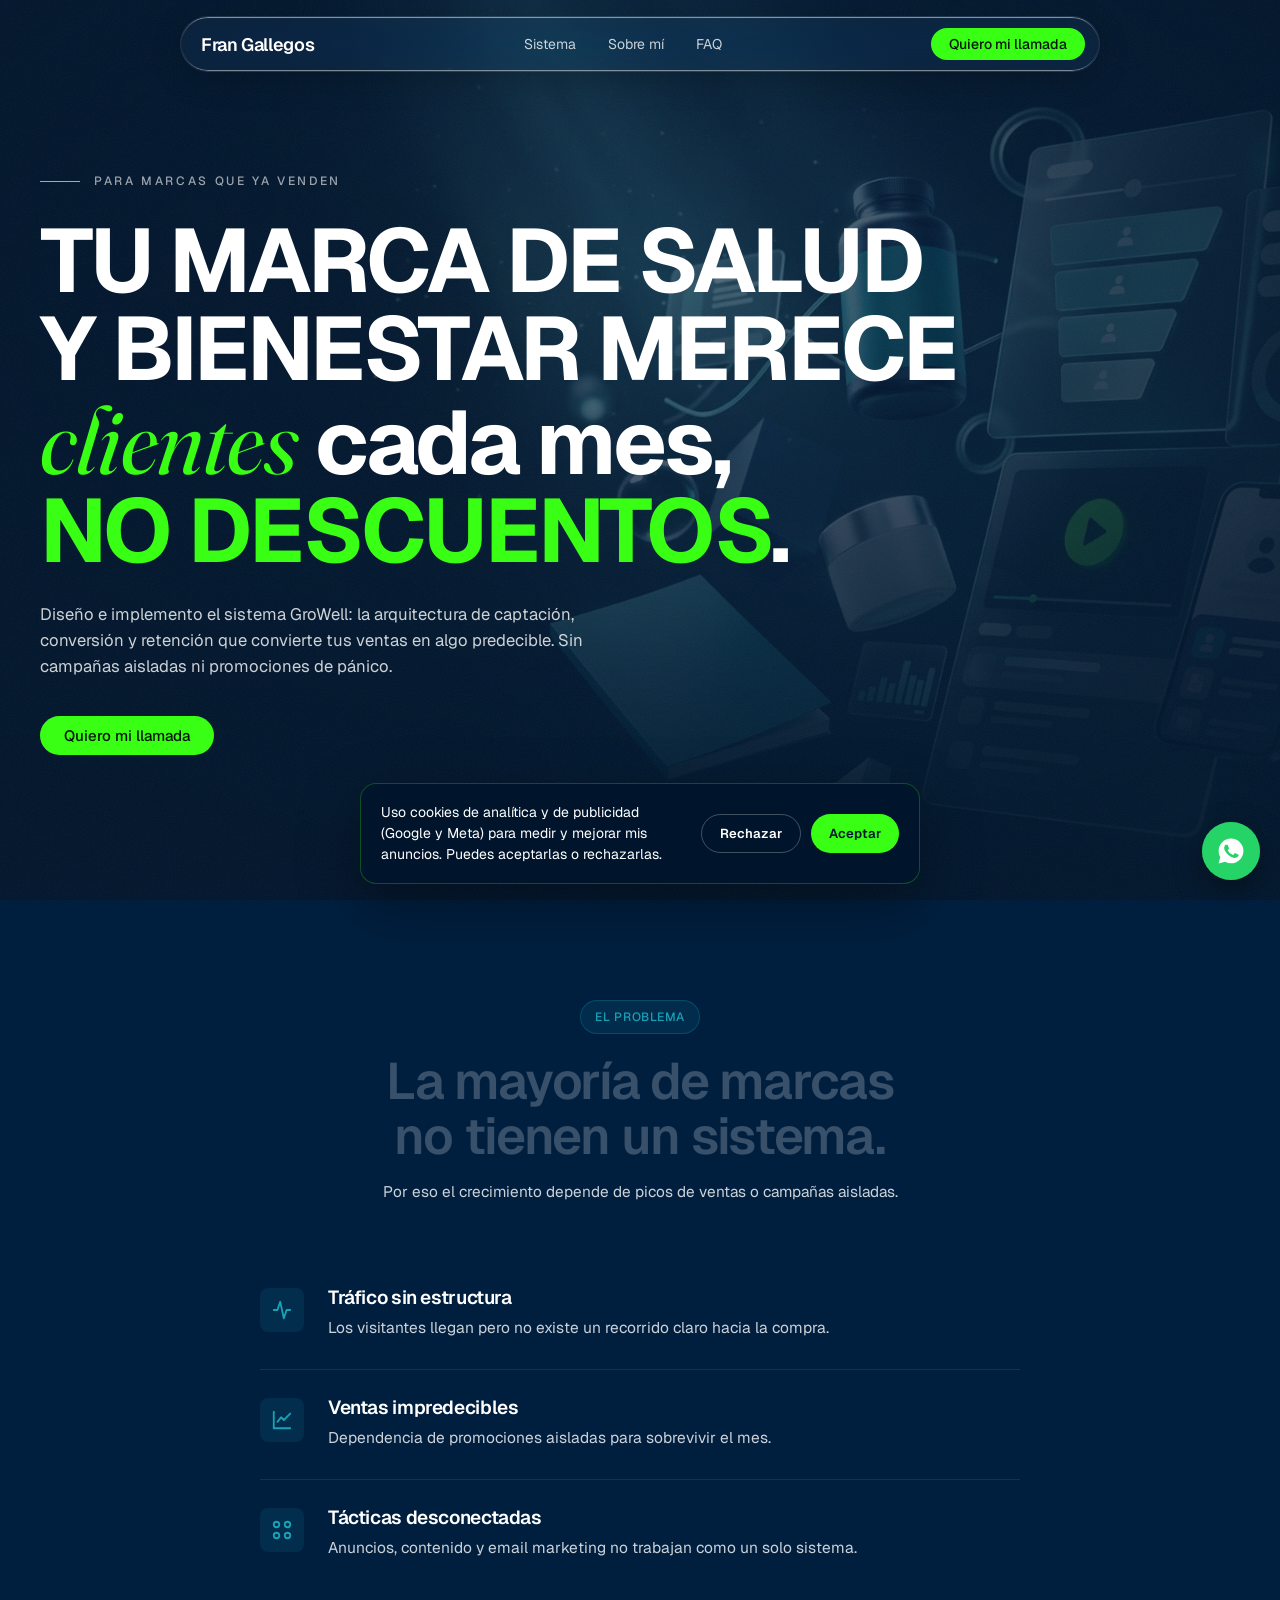
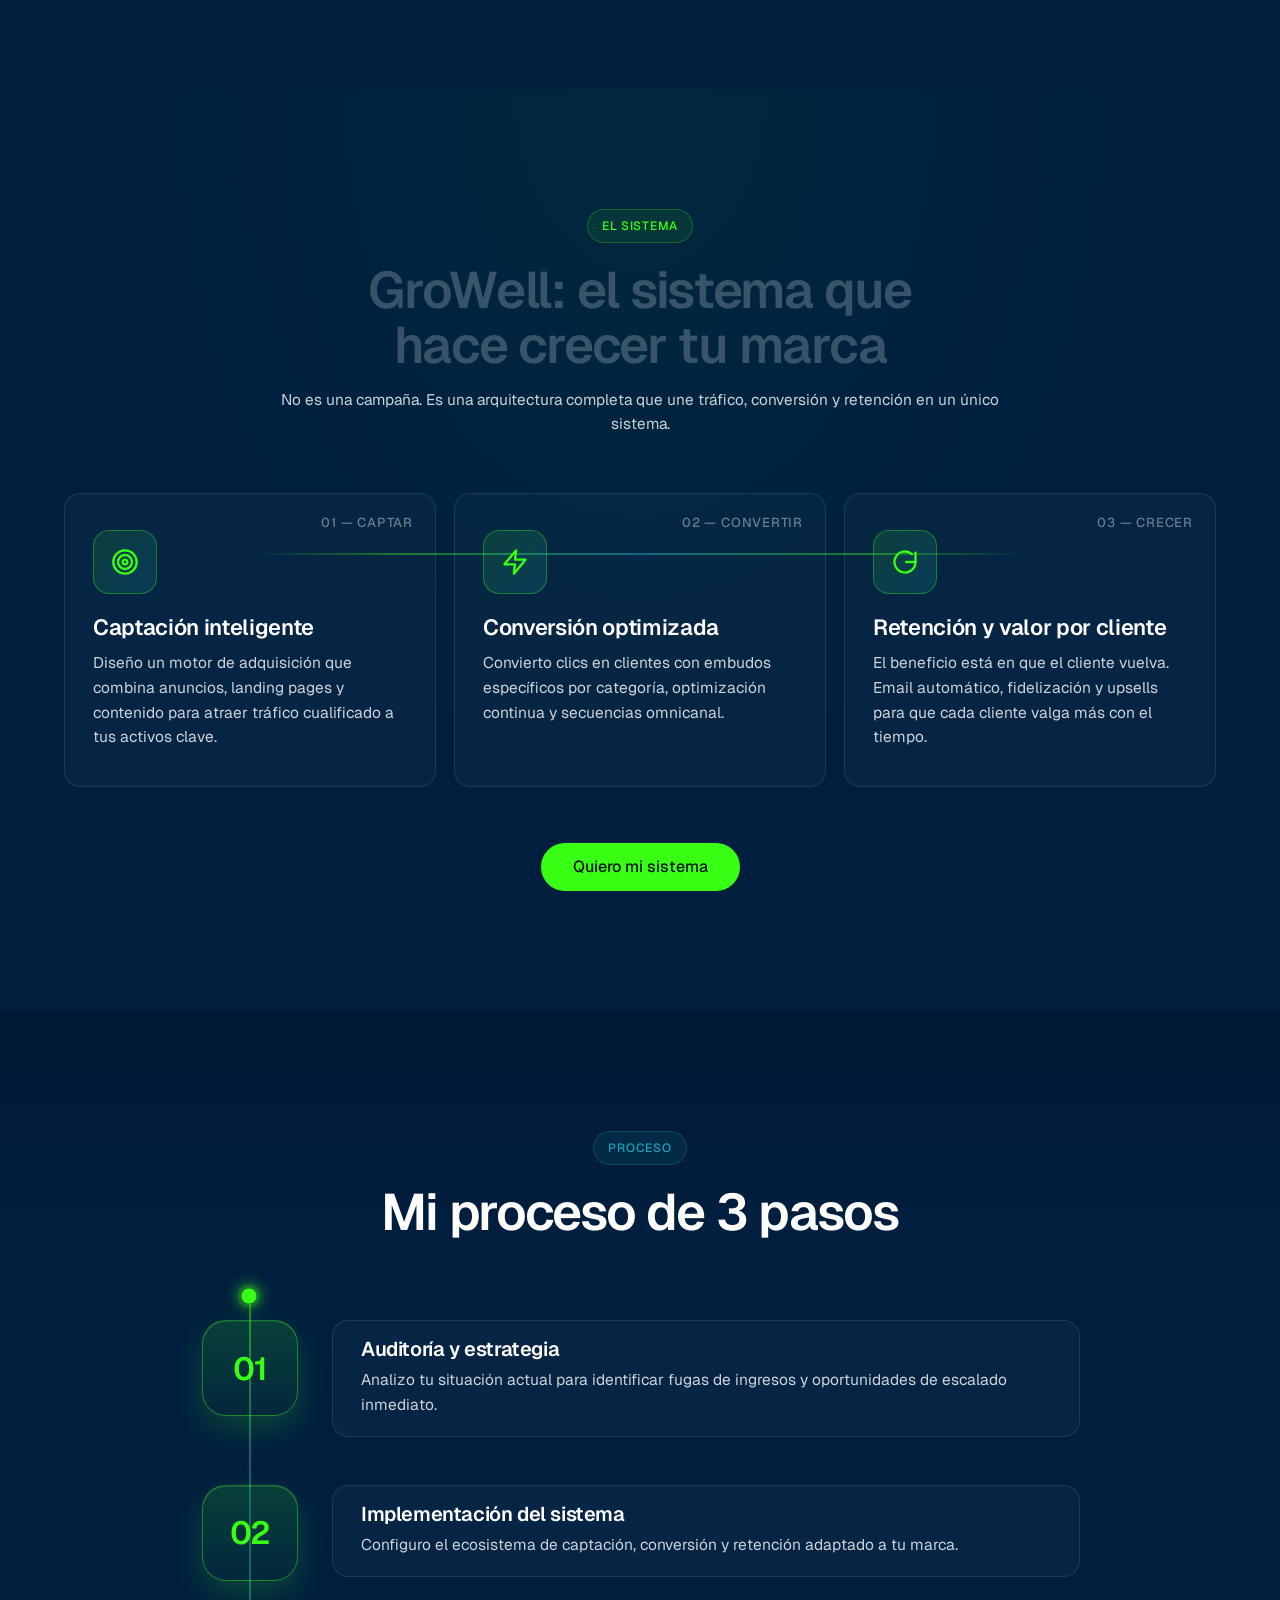
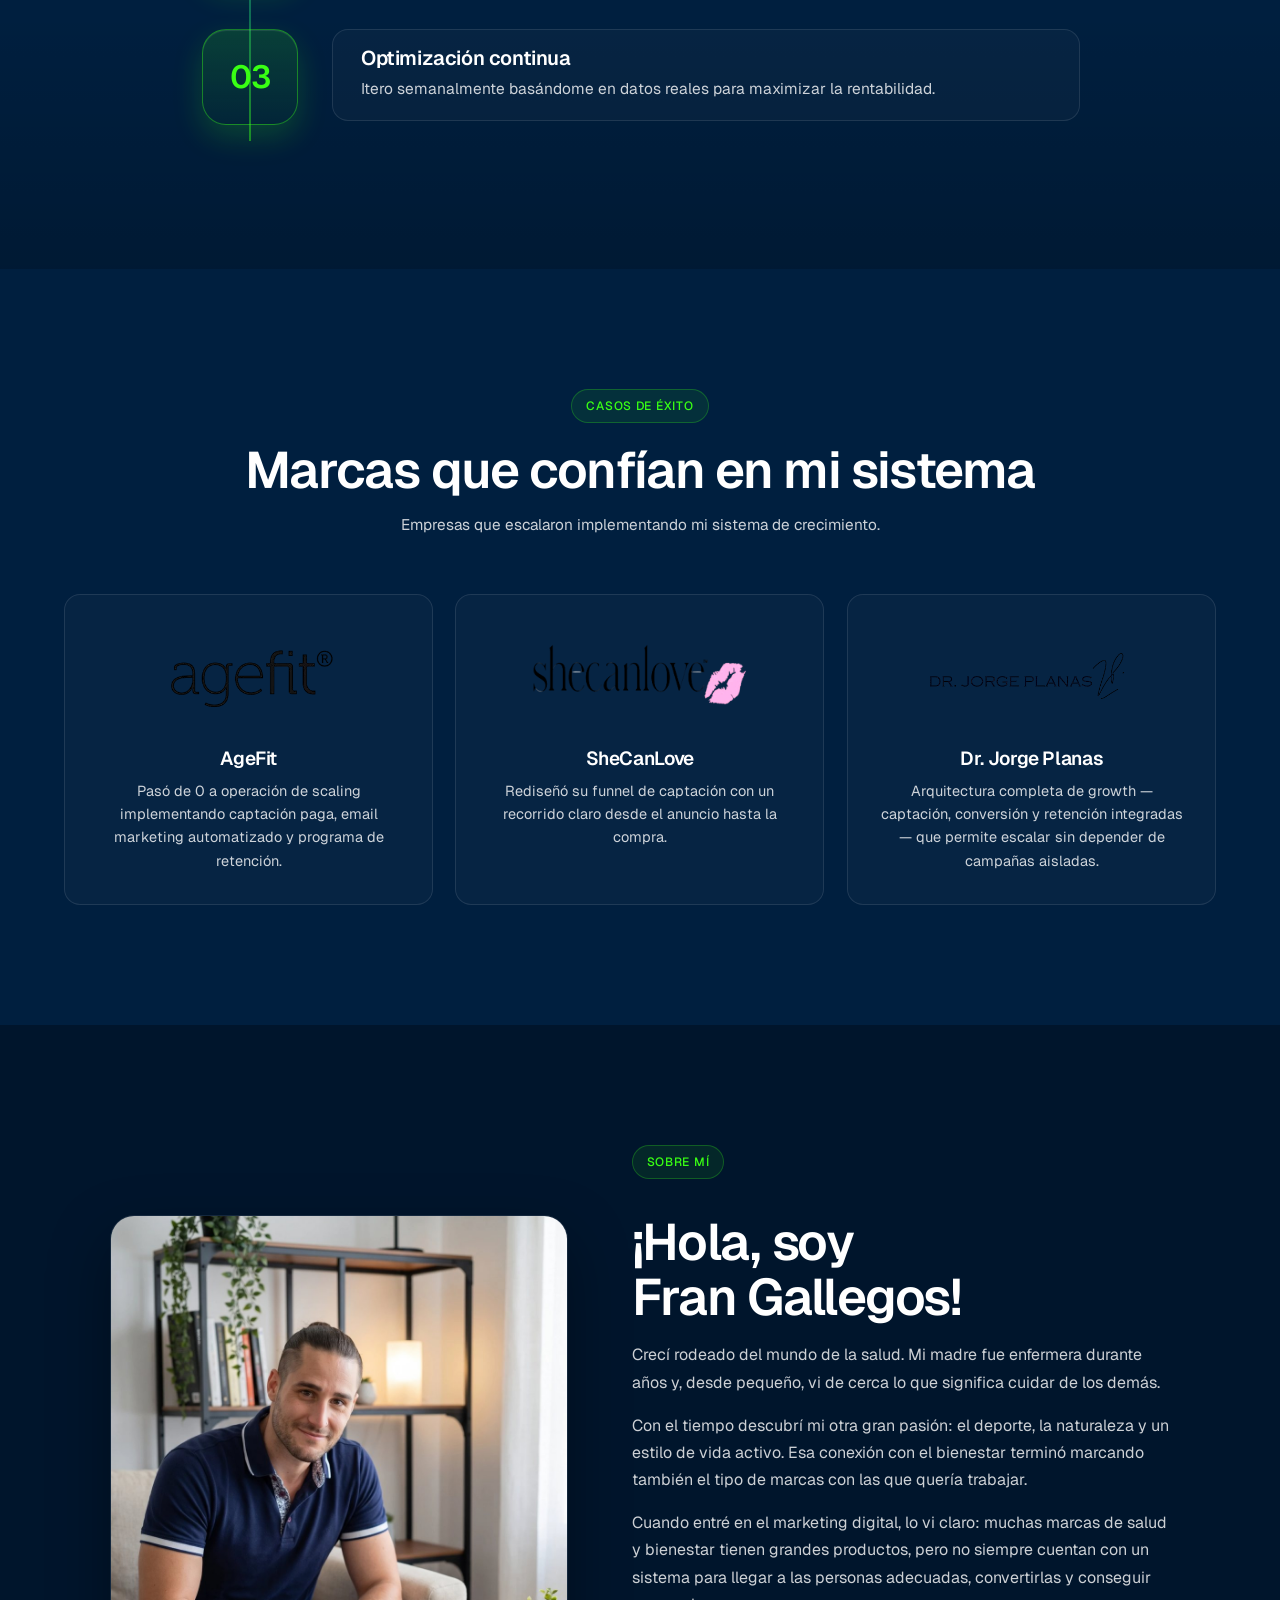
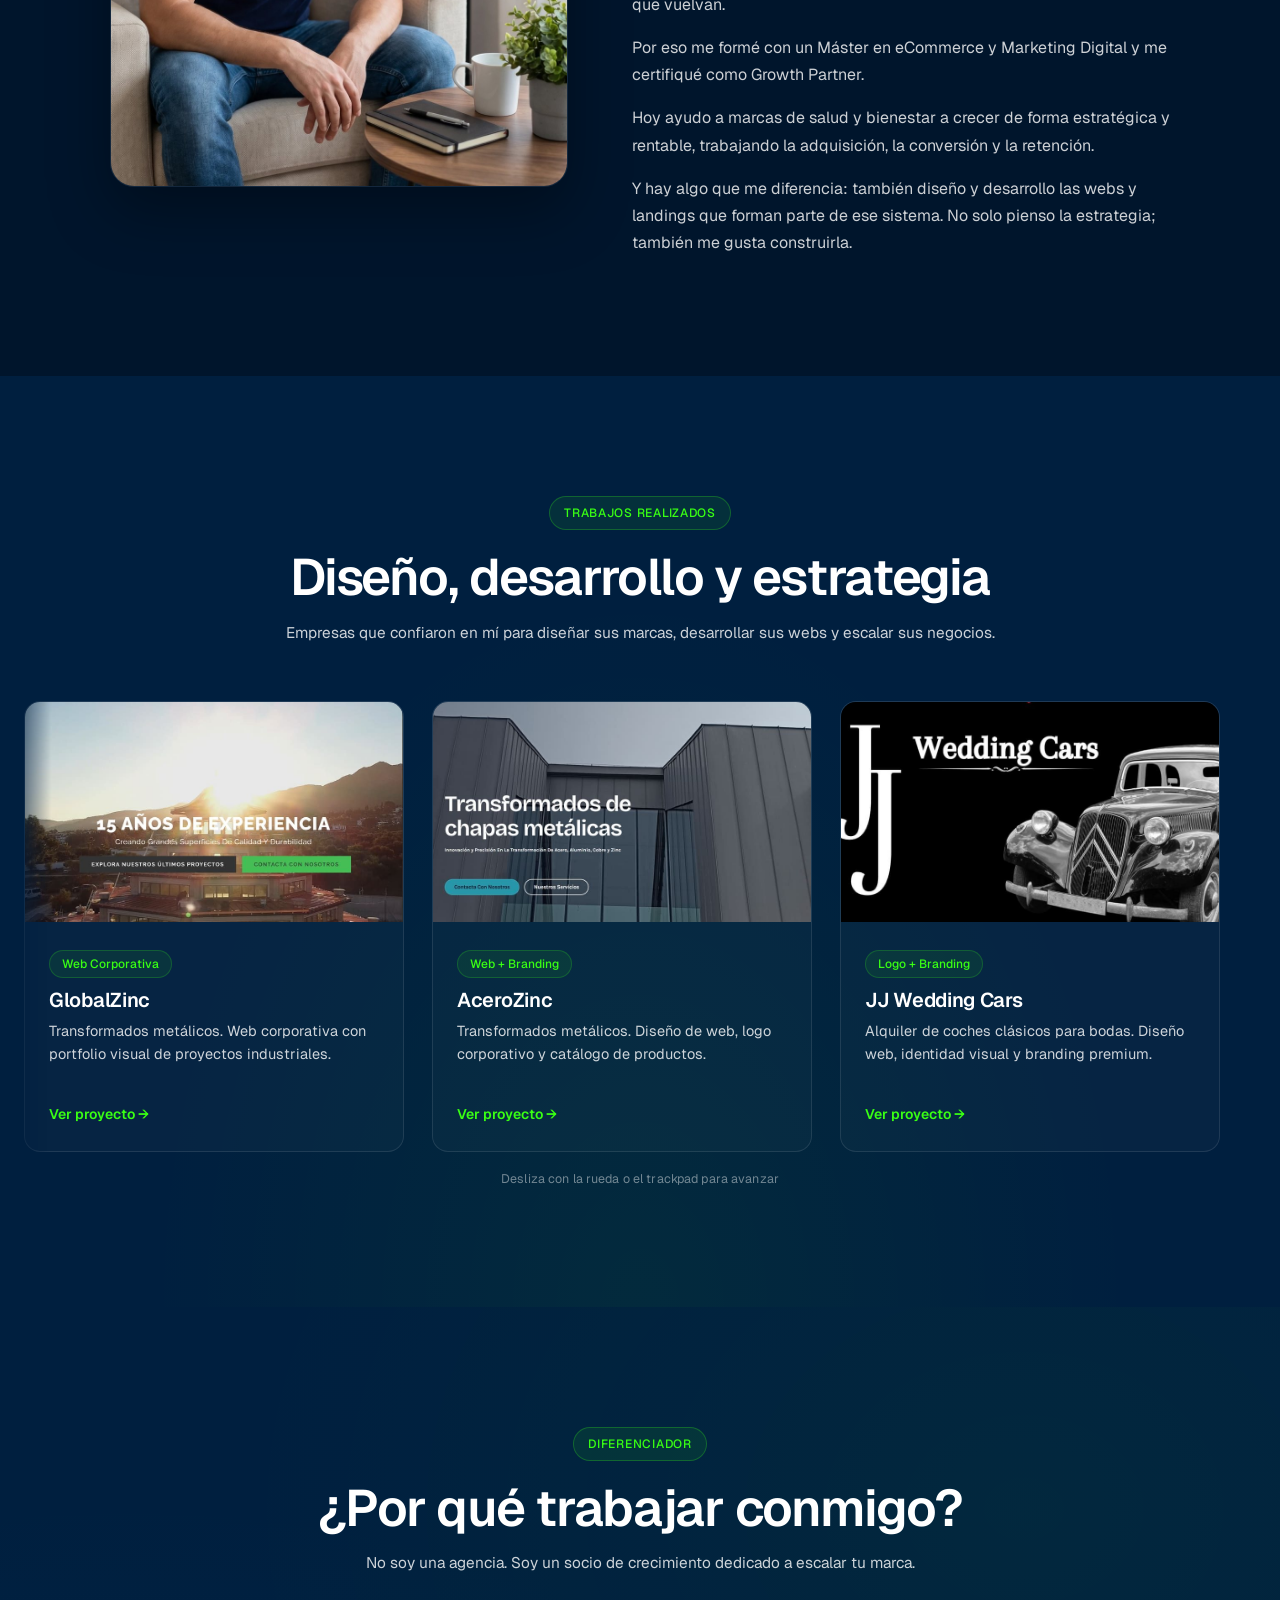
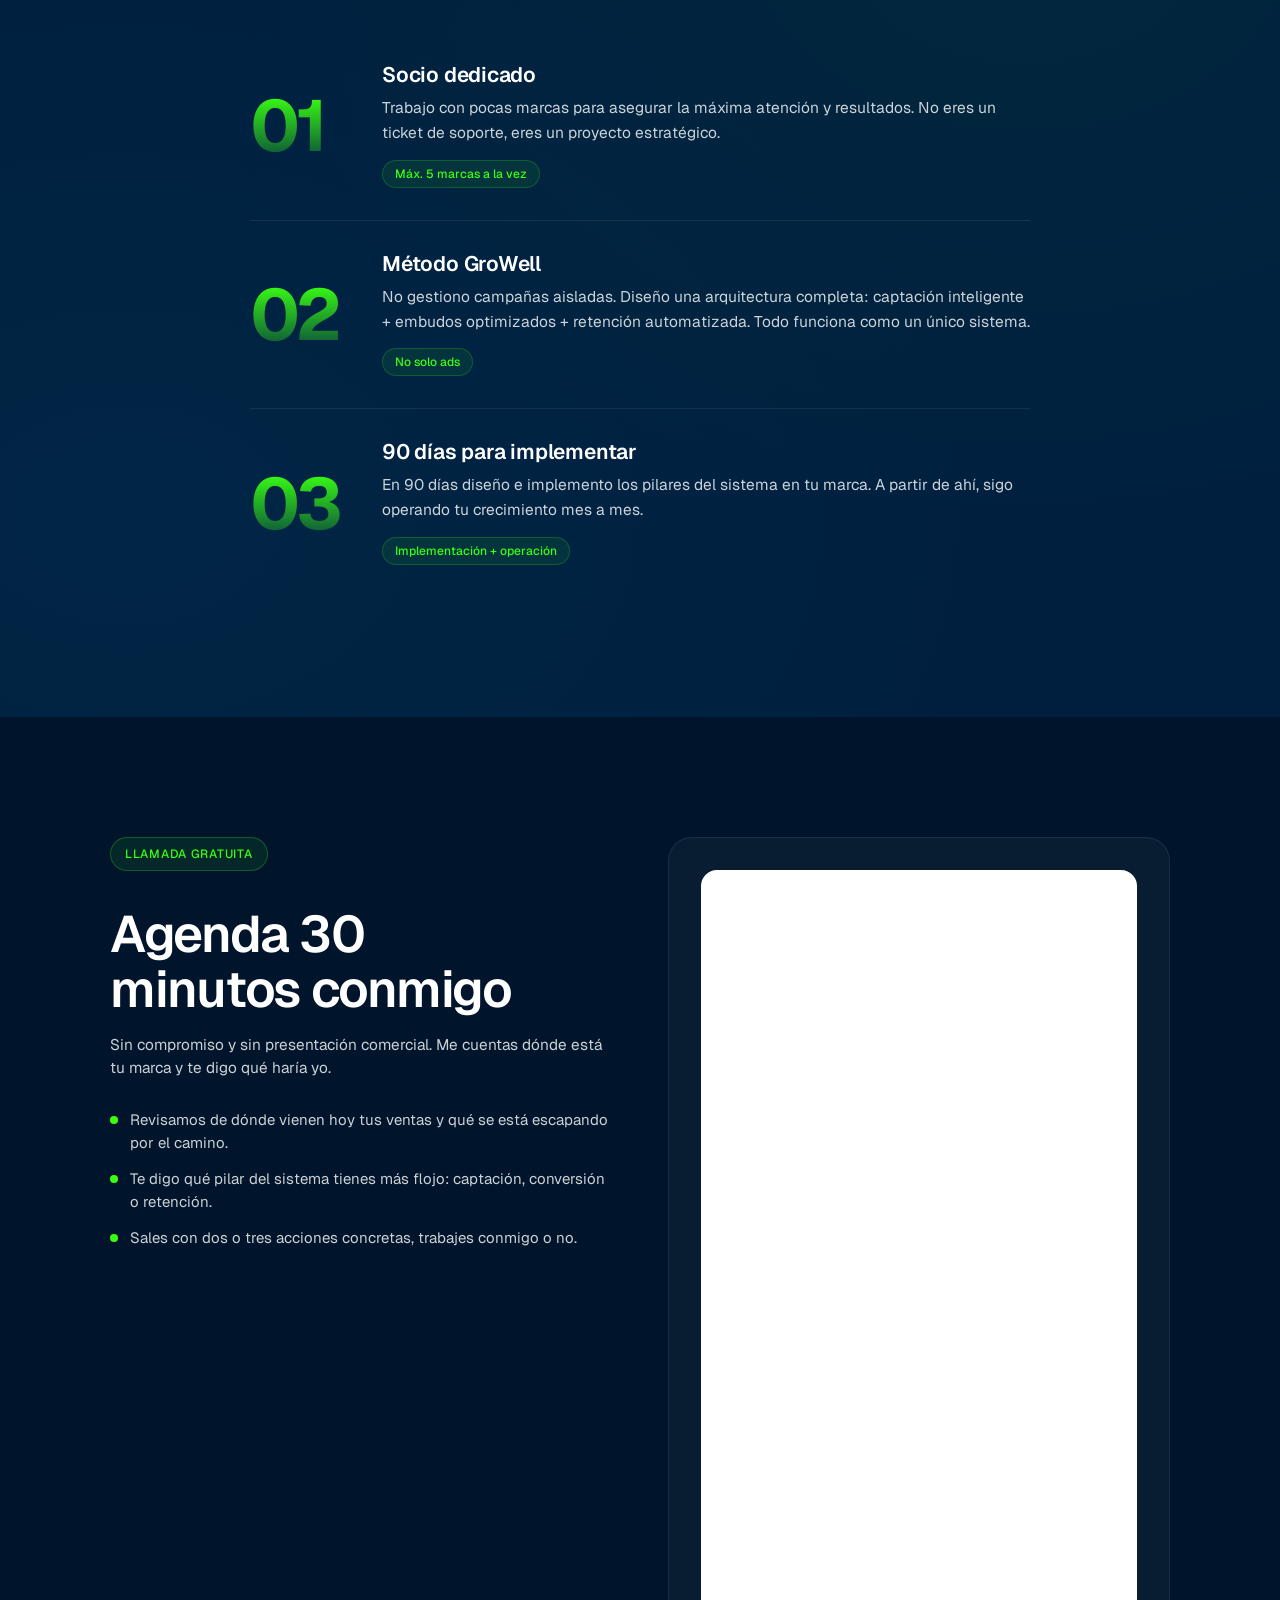
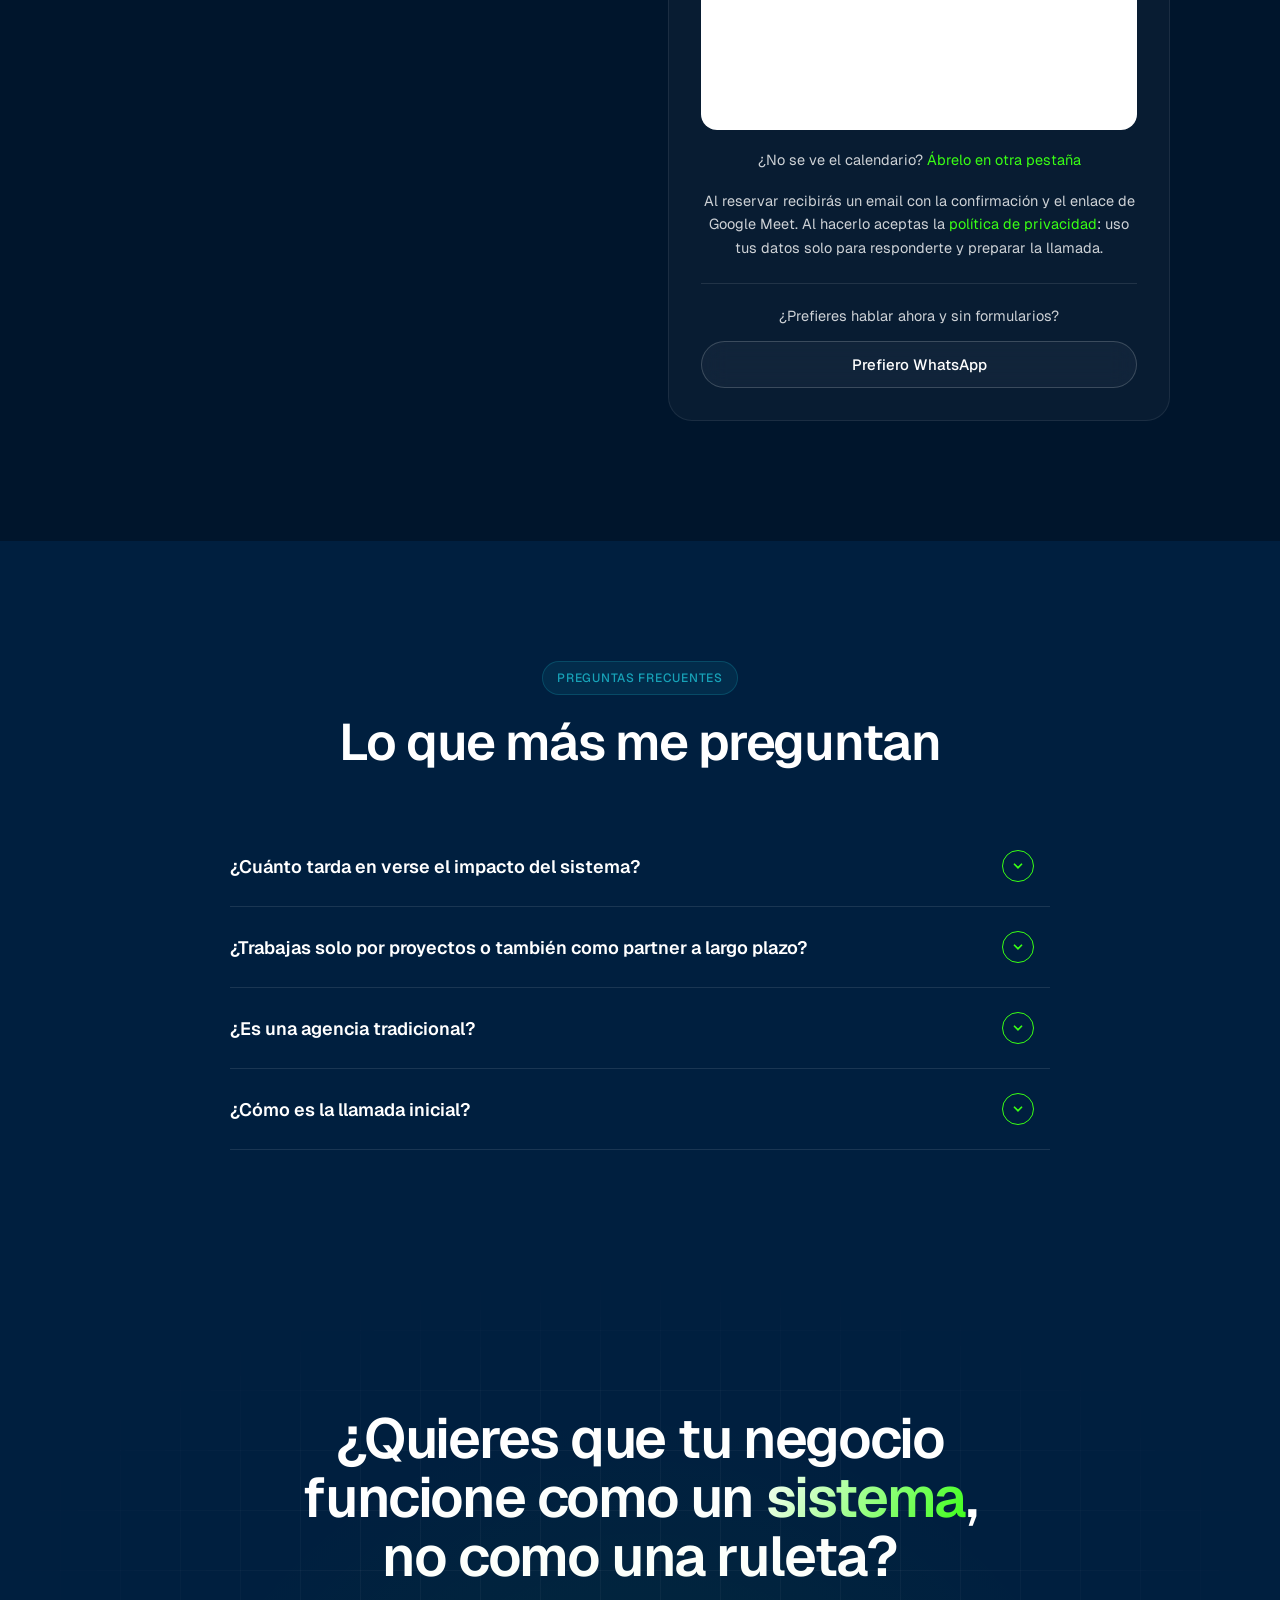
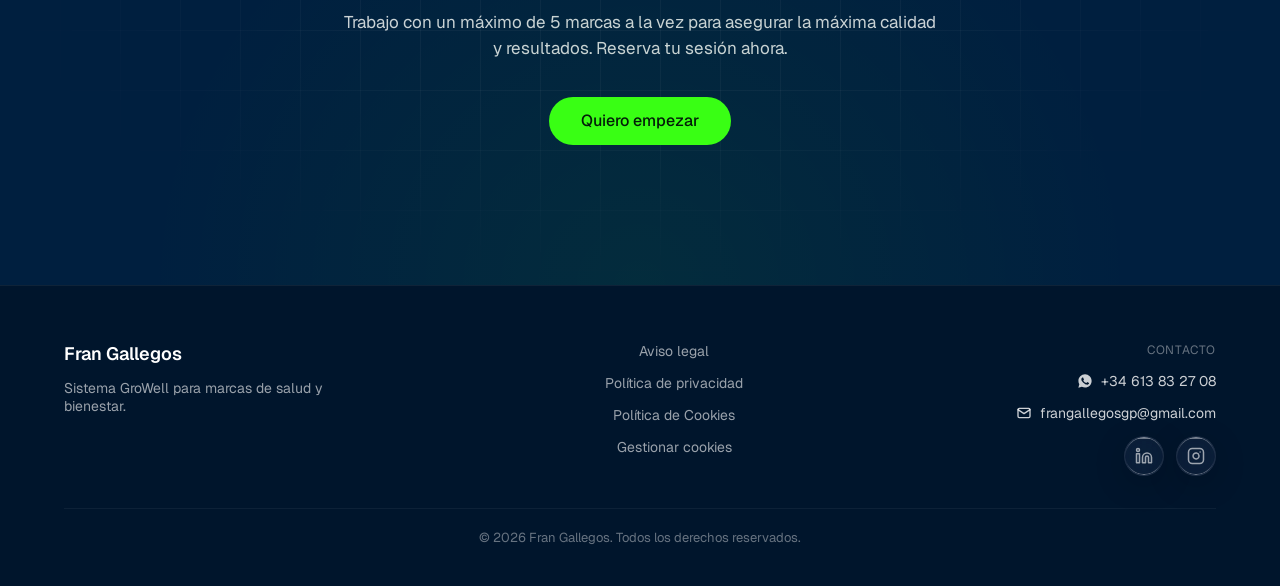
==== commit bf556d18: "Volver a mostrar la tarjeta de Trastero Almeritras en el carrusel de trabajos Co-Authored-By: Claude" ====
--- a/index.html
+++ b/index.html
@@ -1869,7 +1869,6 @@
             <div class="tilt-spot"></div>
           </a>
 
-          <!-- OCULTA (10-11-2026, a peticion de Fran): tarjeta Trastero Almeritras. Para volver a mostrarla, quitar este comentario (y el de cierre).
           <a href="https://trasterosalmeritras.es/" target="_blank" rel="noopener noreferrer" class="trabajo-card trabajo-card--obra reveal tilt" style="text-decoration: none;">
             <img src="assets/trabajo-trastero.jpg" alt="Trastero Almeritras" class="trabajo-image" width="900" height="866" loading="lazy">
             <div class="obra-tape" aria-hidden="true"><span>EN CONSTRUCCIÓN</span></div>
@@ -1881,7 +1880,6 @@
             </div>
             <div class="tilt-spot"></div>
           </a>
-          FIN OCULTA -->
 
           <!-- Duplicado para el bucle continuo — oculto a lectores de pantalla y teclado -->
           <a href="https://globalzinc.es" target="_blank" rel="noopener noreferrer" class="trabajo-card reveal tilt" style="text-decoration: none;" aria-hidden="true" tabindex="-1">
@@ -1917,7 +1915,6 @@
             <div class="tilt-spot"></div>
           </a>
 
-          <!-- OCULTA (10-11-2026, a peticion de Fran): tarjeta Trastero Almeritras. Para volver a mostrarla, quitar este comentario (y el de cierre).
           <a href="https://trasterosalmeritras.es/" target="_blank" rel="noopener noreferrer" class="trabajo-card trabajo-card--obra reveal tilt" style="text-decoration: none;" aria-hidden="true" tabindex="-1">
             <img src="assets/trabajo-trastero.jpg" alt="" class="trabajo-image" width="900" height="866" loading="lazy">
             <div class="obra-tape" aria-hidden="true"><span>EN CONSTRUCCIÓN</span></div>
@@ -1929,7 +1926,6 @@
             </div>
             <div class="tilt-spot"></div>
           </a>
-          FIN OCULTA -->
         </div>
     </div>
     <div class="container">
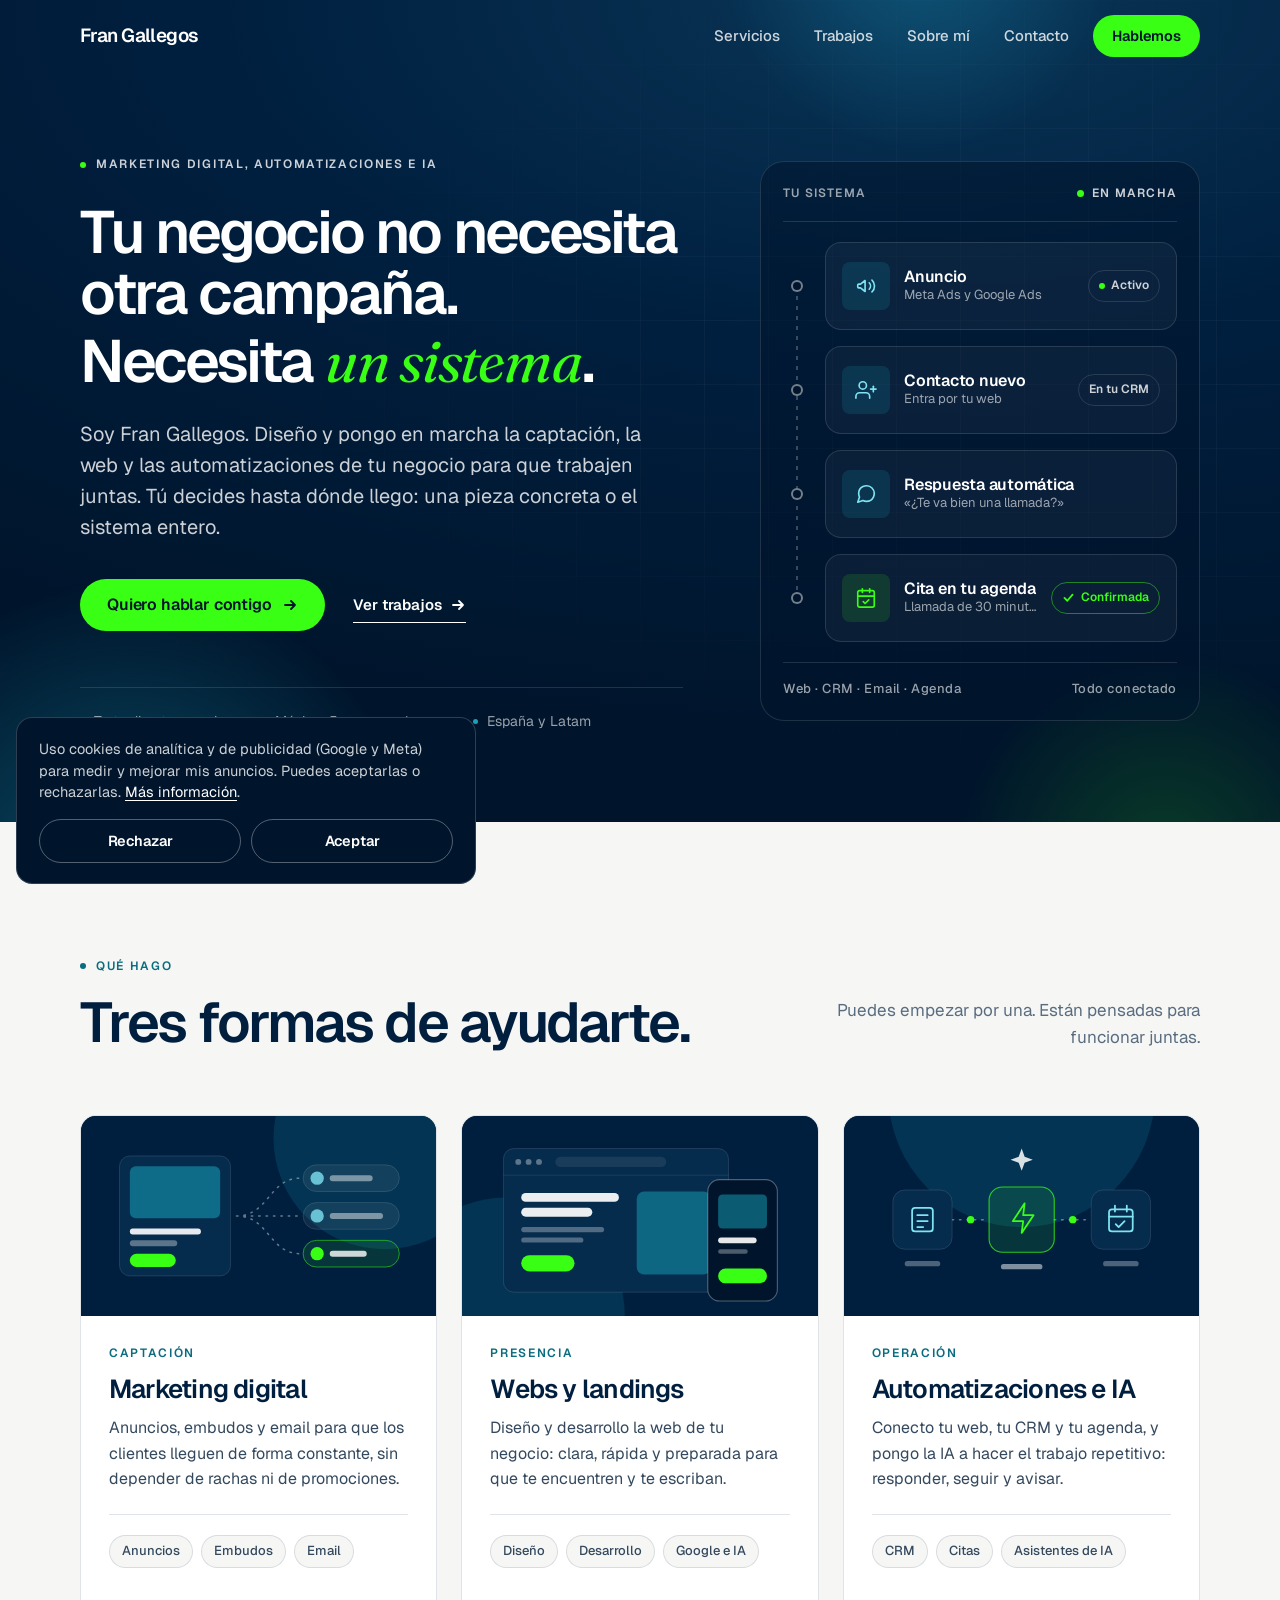
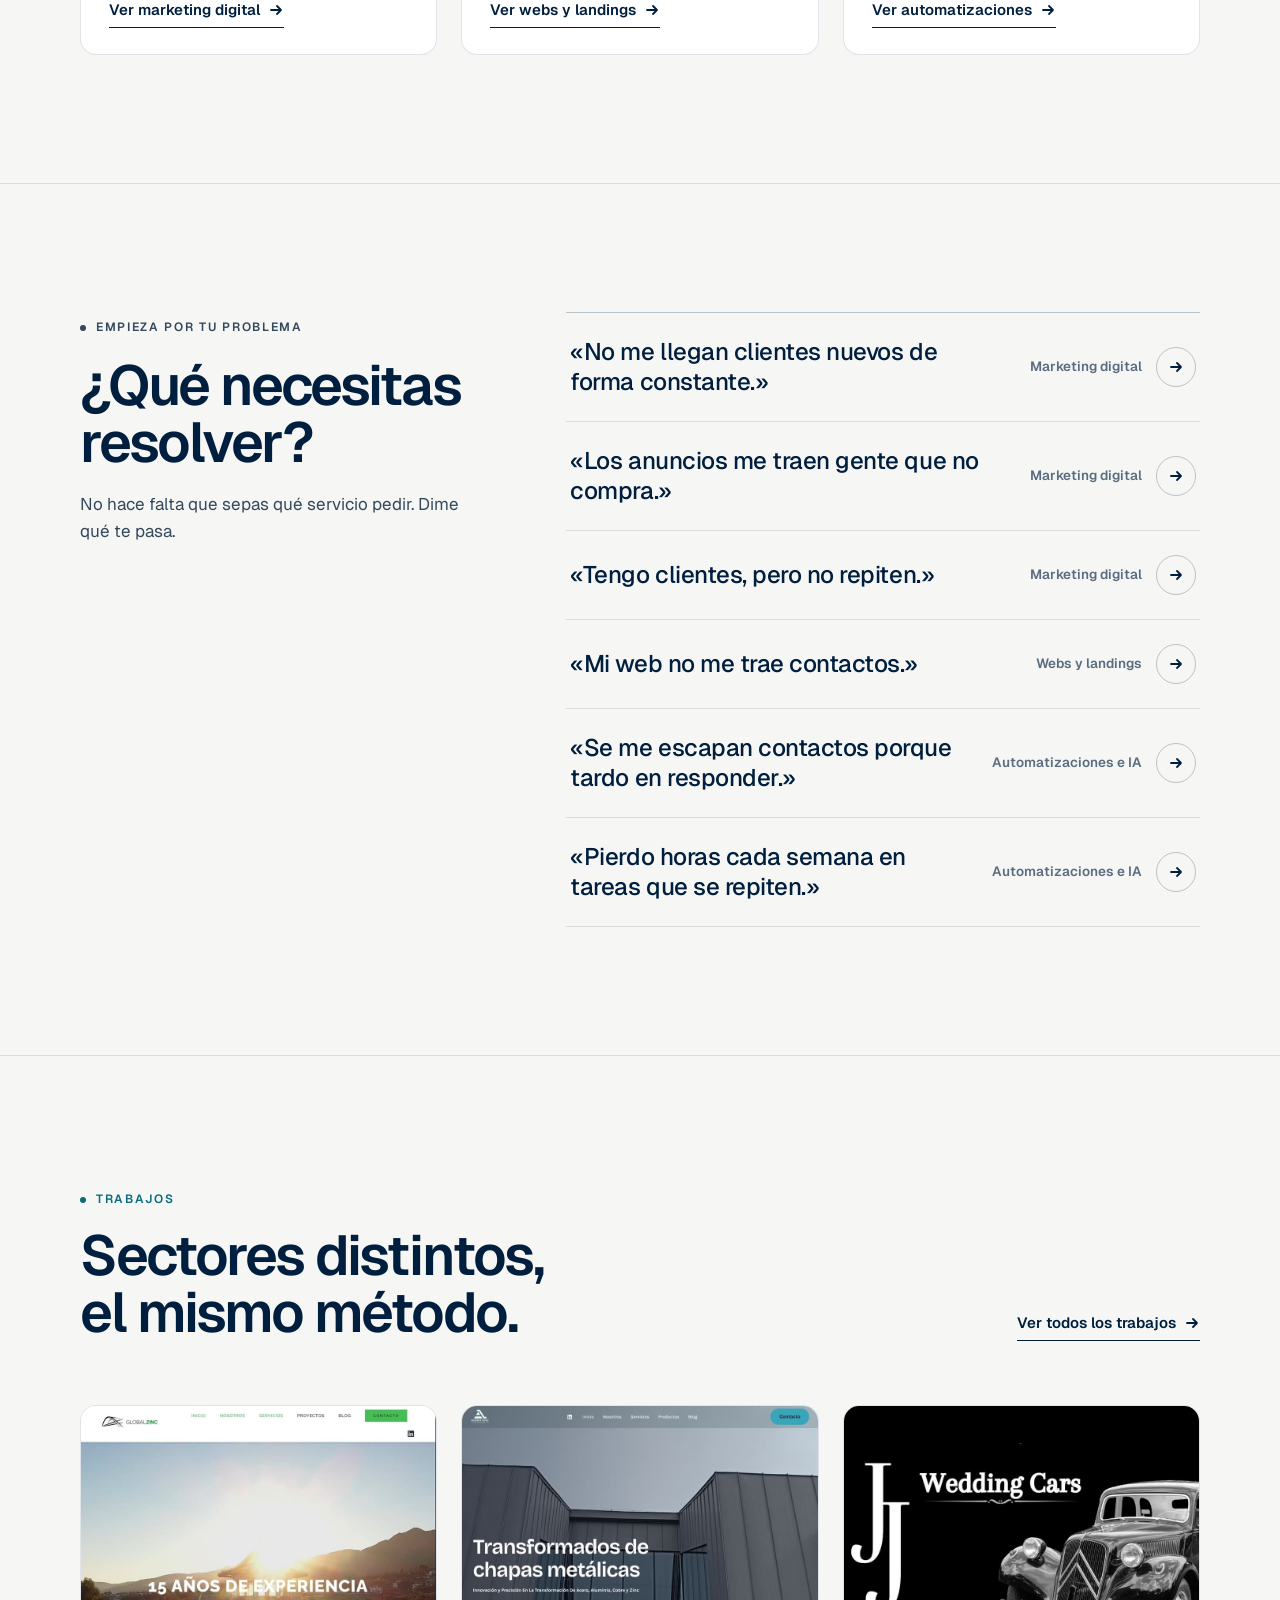
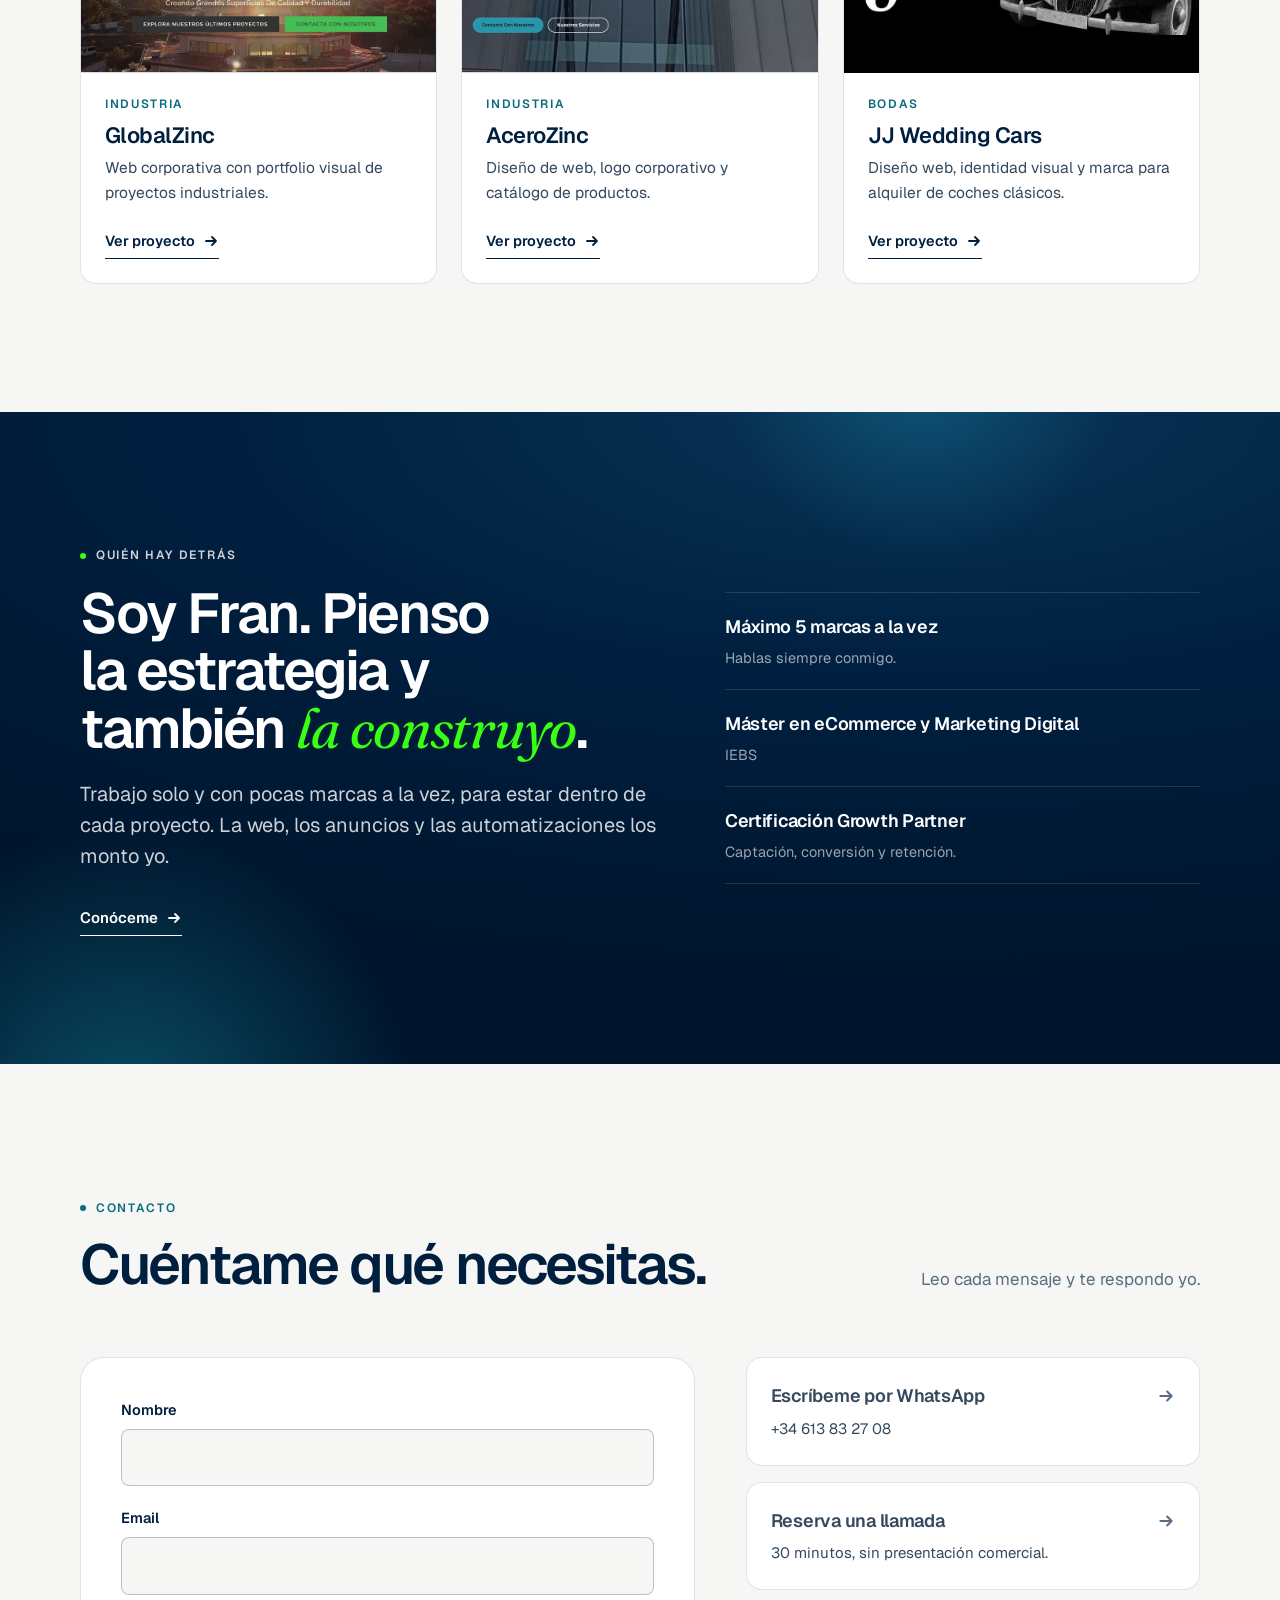
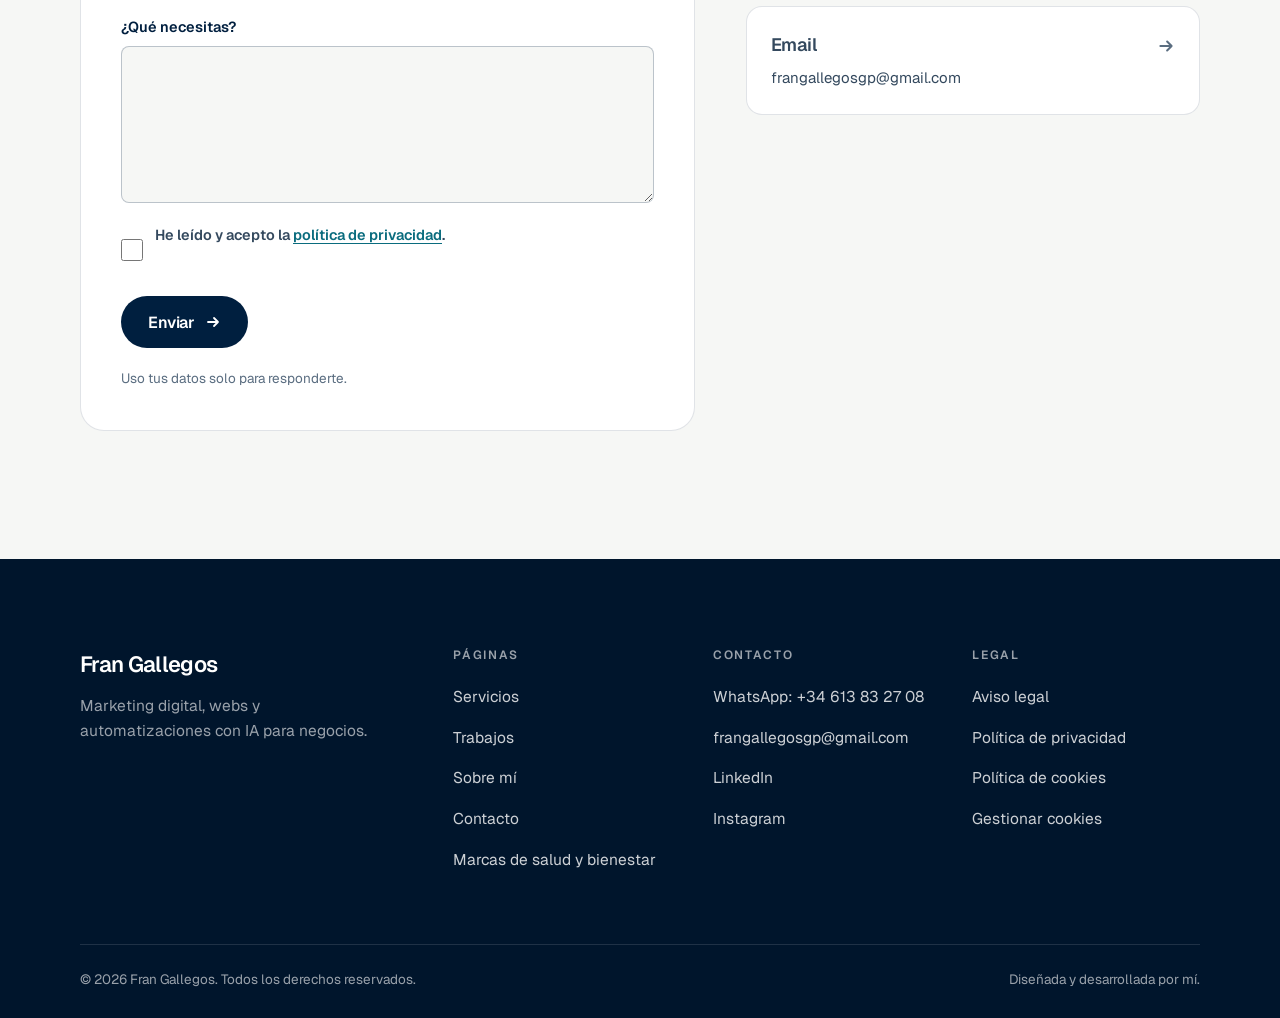
==== commit 5a58ef87: "feat: web de 5 paginas (Inicio, Quien soy, Servicios, Trabajos, Contacto) Estilos y script compartid" ====
--- a/index.html
+++ b/index.html
@@ -3,2606 +3,519 @@
 <head>
 <meta charset="utf-8" />
 <meta name="viewport" content="width=device-width, initial-scale=1, viewport-fit=cover" />
-<title>Fran Gallegos | Creciendo marcas de salud y bienestar</title>
-<meta name="description" content="Ayudo a marcas de salud y bienestar a vender cada mes de forma predecible. Sistema GroWell: captación, conversión y retención, implementado y operado." />
-<meta name="keywords" content="ecommerce, growth, scaling, sistema crecimiento, GroWell, funnels, email marketing, ads, salud bienestar" />
+<title>Fran Gallegos | Marketing digital, webs y automatizaciones con IA</title>
+<meta name="description" content="Diseño y pongo en marcha la captación, la web y las automatizaciones de tu negocio para que trabajen como un solo sistema. Trato directo conmigo." />
+<link rel="canonical" href="https://frangallegosr.com/" />
+<meta property="og:title" content="Fran Gallegos | Marketing digital, webs y automatizaciones con IA" />
+<meta property="og:description" content="Captación, web y automatizaciones trabajando como un solo sistema. Para negocios de cualquier sector." />
+<meta property="og:url" content="https://frangallegosr.com/" />
+<meta name="twitter:title" content="Fran Gallegos | Marketing digital, webs y automatizaciones con IA" />
+<meta name="twitter:description" content="Captación, web y automatizaciones trabajando como un solo sistema." />
+<!-- HEAD:INICIO -->
 <meta name="author" content="Fran Gallegos Romero" />
 <meta name="robots" content="index, follow, max-snippet:-1, max-image-preview:large, max-video-preview:-1" />
-<link rel="canonical" href="https://frangallegosr.com/" />
 <meta property="og:type" content="website" />
-<meta property="og:title" content="Fran Gallegos | Creciendo marcas de salud y bienestar" />
-<meta property="og:description" content="Sistema GroWell: captación, conversión y retención para marcas de salud y bienestar." />
-<meta property="og:url" content="https://frangallegosr.com/" />
+<meta property="og:locale" content="es_ES" />
+<meta property="og:site_name" content="Fran Gallegos" />
 <meta property="og:image" content="https://frangallegosr.com/fran-gallegos-og.jpg" />
 <meta property="og:image:width" content="1000" />
 <meta property="og:image:height" content="1000" />
-<meta property="og:image:alt" content="Fran Gallegos, Growth Partner para marcas de salud y bienestar" />
+<meta property="og:image:alt" content="Fran Gallegos" />
 <meta name="twitter:card" content="summary" />
-<meta name="twitter:title" content="Fran Gallegos | Creciendo marcas de salud y bienestar" />
-<meta name="twitter:description" content="Sistema GroWell para marcas de salud y bienestar" />
 <meta name="twitter:image" content="https://frangallegosr.com/fran-gallegos-og.jpg" />
 <link rel="icon" href="/favicon.ico" sizes="any" />
-<link rel="icon" type="image/png" sizes="32x32" href="assets/favicon-32.png" />
-<link rel="icon" type="image/png" sizes="16x16" href="assets/favicon-16.png" />
-<link rel="apple-touch-icon" href="assets/apple-touch-icon.png" />
-<meta name="theme-color" content="#001F3F" />
-<link rel="preconnect" href="https://fonts.googleapis.com">
-<link rel="preconnect" href="https://fonts.gstatic.com" crossorigin>
-<link rel="preload" as="style" href="https://fonts.googleapis.com/css2?family=Fraunces:ital,wght@1,400&family=Geist:wght@300;400;500;600;700&display=swap"/>
-<link href="https://fonts.googleapis.com/css2?family=Fraunces:ital,wght@1,400&family=Geist:wght@300;400;500;600;700&display=swap" rel="stylesheet" media="print" onload="this.media='all'; this.onload=null;">
-<noscript><link href="https://fonts.googleapis.com/css2?family=Fraunces:ital,wght@1,400&family=Geist:wght@300;400;500;600;700&display=swap" rel="stylesheet"></noscript>
-
-<!-- Google Consent Mode v2 (modo básico) — denegado por defecto. gtag.js NO se carga
-     hasta que el visitante acepta en el banner propio: ver loadAnalytics() al final. -->
-<script>
-  window.dataLayer = window.dataLayer || [];
-  function gtag(){dataLayer.push(arguments);}
-  gtag('consent', 'default', {
-    'ad_storage': 'denied',
-    'ad_user_data': 'denied',
-    'ad_personalization': 'denied',
-    'analytics_storage': 'denied'
-  });
-</script>
-
-<!-- JSON-LD Schema para SEO y buscadores de IA -->
+<link rel="icon" type="image/png" sizes="32x32" href="/assets/favicon-32.png" />
+<link rel="icon" type="image/png" sizes="16x16" href="/assets/favicon-16.png" />
+<link rel="apple-touch-icon" href="/assets/apple-touch-icon.png" />
+<meta name="theme-color" content="#00152C" />
+<link rel="preconnect" href="https://fonts.googleapis.com" />
+<link rel="preconnect" href="https://fonts.gstatic.com" crossorigin />
+<link href="https://fonts.googleapis.com/css2?family=Fraunces:ital,wght@1,400&family=Geist:wght@400;500;600&display=swap" rel="stylesheet" />
+<link rel="stylesheet" href="/site.css" />
+<script>document.documentElement.className += " js";</script>
+<!-- HEAD:FIN -->
+
 <script type="application/ld+json">
 {
   "@context": "https://schema.org",
-  "@type": "Organization",
-  "name": "Fran Gallegos",
-  "description": "Sistema de crecimiento para eCommerce. Método GroWell: Captar, Convertir, Crecer.",
-  "url": "https://frangallegosr.com",
-  "logo": "https://frangallegosr.com/assets/ecomgaro-logo.png",
-  "contactPoint": {
-    "@type": "ContactPoint",
-    "contactType": "Customer Service",
-    "telephone": "+34613832708",
-    "url": "https://frangallegosr.com"
-  },
-  "sameAs": [
-    "https://www.linkedin.com/company/ecomgaro",
-    "https://www.linkedin.com/in/frangallegosromero",
-    "https://www.instagram.com/frangallegosr"
-  ],
-  "founder": {
-    "@type": "Person",
-    "name": "Fran Gallegos Romero",
-    "url": "https://www.linkedin.com/in/frangallegosromero"
-  }
+  "@graph": [
+    {
+      "@type": "WebSite",
+      "@id": "https://frangallegosr.com/#web",
+      "url": "https://frangallegosr.com/",
+      "name": "Fran Gallegos",
+      "inLanguage": "es",
+      "publisher": { "@id": "https://frangallegosr.com/#fran" }
+    },
+    {
+      "@type": "Person",
+      "@id": "https://frangallegosr.com/#fran",
+      "name": "Fran Gallegos",
+      "alternateName": "Fran Gallegos Romero",
+      "url": "https://frangallegosr.com/sobre-mi/",
+      "image": "https://frangallegosr.com/fran-gallegos-og.jpg",
+      "jobTitle": "Growth Partner",
+      "knowsAbout": [
+        "Marketing digital",
+        "Publicidad en Meta Ads y Google Ads",
+        "Embudos de venta y páginas de aterrizaje",
+        "Email marketing",
+        "Diseño y desarrollo web",
+        "Automatización de procesos",
+        "Inteligencia artificial aplicada a negocios"
+      ],
+      "alumniOf": { "@type": "EducationalOrganization", "name": "IEBS" },
+      "sameAs": [
+        "https://www.linkedin.com/in/frangallegosromero",
+        "https://www.instagram.com/frangallegosr"
+      ]
+    },
+    {
+      "@type": "ProfessionalService",
+      "@id": "https://frangallegosr.com/#negocio",
+      "name": "Fran Gallegos",
+      "url": "https://frangallegosr.com/",
+      "image": "https://frangallegosr.com/fran-gallegos-og.jpg",
+      "description": "Marketing digital, diseño y desarrollo web, y automatizaciones con IA para negocios de cualquier sector.",
+      "founder": { "@id": "https://frangallegosr.com/#fran" },
+      "areaServed": ["España", "Latinoamérica"],
+      "telephone": "+34613832708",
+      "email": "frangallegosgp@gmail.com",
+      "hasOfferCatalog": {
+        "@type": "OfferCatalog",
+        "name": "Servicios",
+        "itemListElement": [
+          { "@type": "Offer", "itemOffered": { "@type": "Service", "name": "Marketing digital", "url": "https://frangallegosr.com/servicios/#marketing-digital" } },
+          { "@type": "Offer", "itemOffered": { "@type": "Service", "name": "Webs y landings", "url": "https://frangallegosr.com/servicios/#webs-y-landings" } },
+          { "@type": "Offer", "itemOffered": { "@type": "Service", "name": "Automatizaciones e IA", "url": "https://frangallegosr.com/servicios/#automatizaciones-e-ia" } }
+        ]
+      }
+    }
+  ]
 }
 </script>
-
-<style>
-  :root {
-    --navy: #001F3F;
-    --navy-deep: #00152C;
-    --navy-soft: #052B4D;
-    --turquoise: #17A2B8;
-    --turquoise-dim: #0E7587;
-    --neon: #39FF14;
-    --danger: #FF5C5C;
-    --neon-soft: #4FE85A;
-    --dark-card: #0F1419;
-    --dark-card-2: #131B22;
-    --white: #FFFFFF;
-    --white-80: rgba(255,255,255,0.80);
-    --white-60: rgba(255,255,255,0.60);
-    --white-40: rgba(255,255,255,0.40);
-    --gradient-brand: linear-gradient(90deg, #1AA0C8 0%, #17A2B8 35%, #39FF14 100%);
-    --gradient-brand-soft: linear-gradient(135deg, rgba(23,162,184,0.4) 0%, rgba(57,255,20,0.3) 100%);
-  }
-
-  * { box-sizing: border-box; margin: 0; padding: 0; }
-  /* El atributo hidden debe ganar siempre a cualquier display de clase */
-  [hidden] { display: none !important; }
-  html { scroll-behavior: smooth; overflow-x: clip; }
-  html, body {
-    background: var(--navy);
-    color: var(--white);
-    font-family: 'Geist', 'Inter', -apple-system, BlinkMacSystemFont, sans-serif;
-    -webkit-font-smoothing: antialiased;
-    text-rendering: optimizeLegibility;
-  }
-  body { position: relative; overflow-x: clip; }
-  h1, h2, h3, h4 { font-family: 'Geist', 'Inter', sans-serif; font-weight: 600; letter-spacing: -0.02em; line-height: 1.05; }
-  a { color: inherit; text-decoration: none; }
-  button { cursor: pointer; border: none; background: none; font: inherit; color: inherit; }
-  img, svg { display: block; max-width: 100%; }
-
-  /* ============= Liquid Glass utility ============= */
-  .liquid-glass {
-    position: relative;
-    background: rgba(255, 255, 255, 0.04);
-    backdrop-filter: blur(18px) saturate(140%);
-    -webkit-backdrop-filter: blur(18px) saturate(140%);
-    box-shadow: inset 0 1px 1px rgba(255,255,255,0.12),
-                inset 0 -1px 1px rgba(255,255,255,0.04),
-                0 8px 32px rgba(0,0,0,0.18);
-    border: 1px solid rgba(255,255,255,0.08);
-    overflow: hidden;
-  }
-  .liquid-glass::before {
-    content: '';
-    position: absolute;
-    inset: 0;
-    border-radius: inherit;
-    padding: 1.4px;
-    background: linear-gradient(180deg,
-      rgba(255,255,255,0.45) 0%,
-      rgba(255,255,255,0.15) 20%,
-      rgba(255,255,255,0) 40%,
-      rgba(255,255,255,0) 60%,
-      rgba(255,255,255,0.15) 80%,
-      rgba(255,255,255,0.45) 100%);
-    -webkit-mask: linear-gradient(#fff 0 0) content-box, linear-gradient(#fff 0 0);
-    -webkit-mask-composite: xor;
-    mask-composite: exclude;
-    pointer-events: none;
-  }
-
-  /* ============= Buttons ============= */
-  .btn {
-    display: inline-flex;
-    align-items: center;
-    justify-content: center;
-    gap: 8px;
-    padding: 12px 24px;
-    border-radius: 999px;
-    font-size: 15px;
-    font-weight: 500;
-    line-height: 1;
-    white-space: nowrap;
-    transition: transform 200ms ease, box-shadow 200ms ease, background 200ms ease, filter 200ms ease;
-    cursor: pointer;
-  }
-  .btn-primary {
-    background: var(--neon);
-    color: #001508;
-    box-shadow: 0 0 0 0 rgba(57,255,20,0);
-  }
-  .btn-primary:hover {
-    filter: brightness(1.08);
-    box-shadow: 0 8px 28px rgba(57,255,20,0.35);
-    transform: translateY(-1px);
-  }
-  .btn-primary.lg { padding: 16px 32px; font-size: 16px; }
-  .btn-secondary {
-    color: var(--white);
-    border: 1px solid rgba(255,255,255,0.18);
-    background: rgba(255,255,255,0.04);
-    backdrop-filter: blur(12px);
-    -webkit-backdrop-filter: blur(12px);
-  }
-  .btn-secondary:hover { background: rgba(255,255,255,0.08); border-color: rgba(255,255,255,0.3); }
-
-  /* ============= Container ============= */
-  .container { width: 100%; max-width: 1200px; margin: 0 auto; padding: 0 24px; }
-
-  /* ============= Skip link ============= */
-  .skip { position: absolute; left: -9999px; top: 0; background: var(--neon); color: #001508; padding: 8px 14px; border-radius: 8px; z-index: 100; font-weight: 500; }
-  .skip:focus { left: 16px; top: 16px; }
-
-  /* ============= NAVBAR ============= */
-  .nav-wrap {
-    position: fixed;
-    top: 16px;
-    left: 0; right: 0;
-    z-index: 50;
-    display: flex;
-    justify-content: center;
-    padding: 0 16px;
-    transition: transform 300ms ease;
-  }
-  .nav {
-    display: flex;
-    align-items: center;
-    justify-content: space-between;
-    gap: 24px;
-    width: 100%;
-    max-width: 920px;
-    padding: 10px 14px 10px 20px;
-    border-radius: 999px;
-    transition: max-width 400ms ease;
-  }
-  .nav.shrunk { max-width: 760px; }
-  .nav-logo {
-    display: flex; align-items: center; gap: 10px;
-    flex-shrink: 0;
-    z-index: 2;
-  }
-  .nav-logo .name {
-    font-size: 18px;
-    font-weight: 600;
-    letter-spacing: -0.02em;
-    color: var(--white);
-  }
-  .nav-links {
-    display: flex;
-    align-items: center;
-    gap: 4px;
-    z-index: 2;
-  }
-  .nav-links a {
-    display: inline-flex;
-    align-items: center;
-    gap: 4px;
-    font-size: 14px;
-    font-weight: 400;
-    color: rgba(255,255,255,0.78);
-    padding: 8px 14px;
-    border-radius: 999px;
-    transition: color 180ms, background 180ms;
-    white-space: nowrap;
-  }
-  .nav-links a:hover { color: var(--white); background: rgba(255,255,255,0.06); }
-  .nav-links a svg { width: 12px; height: 12px; opacity: 0.7; }
-  .nav-cta { z-index: 2; }
-  .nav-cta .btn { padding: 9px 18px; font-size: 14px; }
-
-  .nav-toggle {
-    display: none;
-    align-items: center;
-    justify-content: center;
-    width: 44px;
-    height: 44px;
-    flex-shrink: 0;
-    border: none;
-    background: transparent;
-    cursor: pointer;
-    z-index: 3;
-  }
-  .nav-toggle span {
-    position: relative;
-    display: block;
-    width: 18px;
-    height: 2px;
-    background: var(--white);
-    border-radius: 8px;
-    transition: background 150ms ease;
-  }
-  .nav-toggle span::before,
-  .nav-toggle span::after {
-    content: '';
-    position: absolute;
-    left: 0;
-    top: 0;
-    width: 18px;
-    height: 2px;
-    background: var(--white);
-    border-radius: 8px;
-    transition: transform 200ms ease;
-  }
-  .nav-toggle span::before { transform: translateY(-6px); }
-  .nav-toggle span::after { transform: translateY(6px); }
-  .nav-toggle.open span { background: transparent; }
-  .nav-toggle.open span::before { transform: translateY(0) rotate(45deg); }
-  .nav-toggle.open span::after { transform: translateY(0) rotate(-45deg); }
-
-  @media (max-width: 880px) {
-    .nav-links { display: none; }
-    .nav { padding: 8px 10px 8px 16px; position: relative; }
-    .nav.menu-open { overflow: visible; }
-    .nav-toggle { display: flex; }
-
-    .nav-links.mobile-open {
-      display: flex;
-      flex-direction: column;
-      align-items: stretch;
-      gap: 2px;
-      position: absolute;
-      top: calc(100% + 10px);
-      left: 0;
-      right: 0;
-      background: var(--navy-deep);
-      border: 1px solid rgba(255,255,255,0.12);
-      border-radius: 16px;
-      padding: 10px;
-      box-shadow: 0 24px 60px rgba(0,0,0,0.45);
-    }
-    .nav-links.mobile-open a {
-      padding: 13px 16px;
-      justify-content: space-between;
-      font-size: 15px;
-      border-radius: 8px;
-    }
-  }
-
-  /* ============= HERO ============= */
-  .hero {
-    position: relative;
-    min-height: 100vh;
-    overflow: hidden;
-    background: var(--navy-deep);
-    display: flex;
-    flex-direction: column;
-  }
-  .hero-video, .hero-poster {
-    position: absolute;
-    inset: 0;
-    width: 100%;
-    height: 100%;
-    object-fit: cover;
-    z-index: 1;
-  }
-  .hero-poster { z-index: 1; }
-  /* SVG poster fallback shows under and behind video while video loads */
-  .hero-overlay {
-    position: absolute;
-    inset: 0;
-    z-index: 2;
-    background:
-      radial-gradient(ellipse at 50% 30%, rgba(0, 31, 63, 0.35), rgba(0, 21, 44, 0.85) 80%),
-      linear-gradient(180deg, rgba(0,21,44,0.55) 0%, rgba(0,21,44,0.30) 35%, rgba(0,21,44,0.85) 100%);
-    pointer-events: none;
-  }
-  .hero-grain {
-    position: absolute;
-    inset: 0;
-    z-index: 3;
-    opacity: 0.06;
-    pointer-events: none;
-    background-image: url("data:image/svg+xml;utf8,<svg xmlns='http://www.w3.org/2000/svg' width='200' height='200'><filter id='n'><feTurbulence type='fractalNoise' baseFrequency='0.85' numOctaves='2' stitchTiles='stitch'/></filter><rect width='100%' height='100%' filter='url(%23n)'/></svg>");
-  }
-
-  .hero-content {
-    position: relative;
-    z-index: 10;
-    flex: 1;
-    display: flex;
-    flex-direction: column;
-    align-items: flex-start;
-    justify-content: center;
-    width: 100%;
-    max-width: 1248px;
-    margin: 0 auto;
-    padding: 120px 24px 60px;
-    text-align: left;
-    animation: fadeInUp 800ms ease-out both;
-  }
-
-  .hero-eyebrow {
-    display: inline-flex;
-    align-items: center;
-    gap: 14px;
-    font-size: 12px;
-    font-weight: 500;
-    letter-spacing: 0.22em;
-    text-transform: uppercase;
-    color: var(--white-60);
-    margin-bottom: 28px;
-  }
-  .hero-eyebrow::before {
-    content: '';
-    width: 40px;
-    height: 1px;
-    background: var(--neon);
-  }
-  @keyframes fadeInUp {
-    from { opacity: 0; transform: translateY(30px); }
-    to { opacity: 1; transform: translateY(0); }
-  }
-
-  .announce {
-    display: inline-flex;
-    align-items: center;
-    gap: 10px;
-    padding: 6px 6px 6px 16px;
-    border-radius: 999px;
-    font-size: 13px;
-    color: var(--white-80);
-    margin-bottom: 32px;
-  }
-  .announce .chip {
-    display: inline-flex;
-    align-items: center;
-    gap: 4px;
-    padding: 4px 10px 4px 12px;
-    background: rgba(255,255,255,0.07);
-    border-radius: 999px;
-    font-weight: 500;
-    color: var(--white);
-  }
-  .announce .chip svg { width: 12px; height: 12px; }
-  .announce .pulse {
-    width: 8px; height: 8px; border-radius: 50%;
-    background: var(--neon);
-    box-shadow: 0 0 0 0 rgba(57,255,20, 0.5);
-    animation: pulse 2s ease-in-out infinite;
-  }
-  @keyframes pulse {
-    0%, 100% { box-shadow: 0 0 0 0 rgba(57,255,20, 0.6); }
-    50% { box-shadow: 0 0 0 8px rgba(57,255,20, 0); }
-  }
-
-  .hero h1 {
-    font-size: clamp(30px, min(7vw, 11.5vh), 96px);
-    line-height: 0.98;
-    font-weight: 700;
-    letter-spacing: -0.03em;
-    max-width: 1240px;
-    text-wrap: balance;
-    margin-bottom: 28px;
-  }
-  .hero h1 .accent {
-    color: var(--neon);
-  }
-  /* Contraste de estilo, no solo de color: cursiva serif contra la sans pesada */
-  .hero h1 .accent-serif {
-    font-family: 'Fraunces', Georgia, serif;
-    font-style: italic;
-    font-weight: 400;
-    font-size: 1.06em;
-    letter-spacing: -0.005em;
-    color: var(--neon);
-  }
-
-  /* Pantallas bajas (portatiles ~680-780px): comprime para que el CTA no caiga bajo el pliegue */
-  @media (max-height: 780px) {
-    .hero-content { padding-top: 96px; padding-bottom: 40px; }
-    .hero-eyebrow { margin-bottom: 20px; }
-    .hero h1 { margin-bottom: 20px; }
-    .hero-sub { margin-bottom: 24px; }
-  }
-
-  .hero-sub {
-    font-size: clamp(15px, 1.3vw, 18px);
-    line-height: 1.55;
-    color: var(--white-80);
-    max-width: 620px;
-    margin: 0 0 36px;
-  }
-
-  .hero-ctas {
-    display: flex;
-    gap: 12px;
-    justify-content: center;
-    flex-wrap: wrap;
-    margin-bottom: 32px;
-  }
-
-  /* ============= Marquee ============= */
-  .marquee-wrap {
-    position: relative;
-    z-index: 10;
-    width: 100%;
-    padding: 28px 0 36px;
-    border-top: 1px solid rgba(255,255,255,0.06);
-    background: linear-gradient(180deg, transparent, rgba(0,21,44,0.6));
-  }
-  .marquee-label {
-    text-align: center;
-    font-size: 13px;
-    color: var(--white-60);
-    margin-bottom: 18px;
-    letter-spacing: 0.02em;
-  }
-  .marquee {
-    overflow: hidden;
-    mask-image: linear-gradient(90deg, transparent, #000 10%, #000 90%, transparent);
-    -webkit-mask-image: linear-gradient(90deg, transparent, #000 10%, #000 90%, transparent);
-  }
-  .marquee-track {
-    display: flex;
-    gap: 18px;
-    width: max-content;
-    animation: marquee 28s linear infinite;
-  }
-  @keyframes marquee {
-    from { transform: translateX(0); }
-    to   { transform: translateX(-50%); }
-  }
-  .brand-pill {
-    display: inline-flex;
-    align-items: center;
-    gap: 12px;
-    padding: 10px 18px 10px 10px;
-    border-radius: 16px;
-    flex-shrink: 0;
-  }
-  .brand-pill .icon {
-    width: 32px; height: 32px;
-    border-radius: 8px;
-    background: linear-gradient(135deg, var(--turquoise), var(--turquoise-dim));
-    color: var(--white);
-    font-weight: 600;
-    font-size: 14px;
-    display: flex; align-items: center; justify-content: center;
-    flex-shrink: 0;
-  }
-  .brand-pill .name {
-    font-size: 15px;
-    font-weight: 500;
-    color: var(--white);
-    white-space: nowrap;
-  }
-
-  /* ============= Section base ============= */
-  section { position: relative; }
-  .sec-eyebrow {
-    display: inline-flex;
-    align-items: center;
-    gap: 8px;
-    padding: 8px 14px;
-    border-radius: 999px;
-    font-size: 12px;
-    font-weight: 500;
-    letter-spacing: 0.06em;
-    text-transform: uppercase;
-    color: var(--turquoise);
-    background: rgba(23,162,184, 0.10);
-    border: 1px solid rgba(23,162,184,0.25);
-    margin-bottom: 20px;
-  }
-  .sec-eyebrow.neon {
-    color: var(--neon);
-    background: rgba(57,255,20, 0.08);
-    border-color: rgba(57,255,20, 0.25);
-  }
-  .sec-h {
-    font-size: clamp(28px, 4vw, 52px);
-    font-weight: 600;
-    letter-spacing: -0.025em;
-    line-height: 1.08;
-    text-wrap: balance;
-    margin-bottom: 16px;
-  }
-  .sec-sub {
-    font-size: clamp(15px, 1.2vw, 18px);
-    color: var(--white-80);
-    line-height: 1.55;
-    max-width: 720px;
-  }
-  .sec-head { text-align: center; margin: 0 auto 56px; max-width: 800px; }
-  .sec-head .sec-sub { margin-left: auto; margin-right: auto; }
-
-  /* ============= SECTION 1.5 — VIDEO ============= */
-  .sec-video {
-    padding: 100px 0 40px;
-    background: var(--navy);
-    position: relative;
-  }
-  .sec-video::before {
-    content: '';
-    position: absolute;
-    inset: 0;
-    background: radial-gradient(ellipse at 50% 0%, rgba(57,255,20, 0.05), transparent 55%);
-    pointer-events: none;
-  }
-  .video-card {
-    position: relative;
-    max-width: 1080px;
-    margin: 0 auto;
-    border-radius: 24px;
-    padding: 6px;
-    background: linear-gradient(135deg, rgba(23,162,184,0.55), rgba(57,255,20,0.30));
-    box-shadow: 0 30px 80px rgba(0,0,0,0.45);
-  }
-  .video-card .inner {
-    background: var(--navy-deep);
-    border-radius: 16px;
-    overflow: hidden;
-    position: relative;
-    aspect-ratio: 16 / 9;
-  }
-  .video-card iframe {
-    position: absolute;
-    inset: 0;
-    width: 100%;
-    height: 100%;
-    border: 0;
-    display: block;
-  }
-
-  /* ============= EFECTOS DE SCROLL ============= */
-  /* Zoom del hero (solo escritorio) y titulares que se encienden palabra a palabra. */
-  .hero-video, .hero-poster { will-change: transform; }
-  .revelar-palabras .w { color: rgba(255,255,255,0.22); transition: color 260ms ease; }
-  .revelar-palabras .w.on { color: var(--white); }
-  @media (prefers-reduced-motion: reduce) {
-    .revelar-palabras .w { color: var(--white); transition: none; }
-  }
-
-  /* ============= SECTION 3 — PROBLEMA ============= */
-  .sec-problem {
-    padding: 100px 0;
-    background: var(--navy);
-  }
-  .problem-list {
-    display: flex;
-    flex-direction: column;
-    max-width: 760px;
-    margin: 0 auto;
-  }
-  .problem-row {
-    display: flex;
-    align-items: flex-start;
-    gap: 24px;
-    padding: 28px 0;
-    border-bottom: 1px solid rgba(255,255,255,0.08);
-  }
-  .problem-row:last-child { border-bottom: none; }
-  .problem-row .ic {
-    width: 44px; height: 44px;
-    border-radius: 8px;
-    background: rgba(23,162,184, 0.10);
-    color: var(--turquoise);
-    display: flex; align-items: center; justify-content: center;
-    flex-shrink: 0;
-  }
-  .problem-row h3 {
-    color: var(--white);
-    font-size: 19px;
-    font-weight: 600;
-    margin-bottom: 8px;
-  }
-  .problem-row p {
-    color: var(--white-80);
-    font-size: 15.5px;
-    line-height: 1.6;
-  }
-
-  /* ============= SECTION 4 — ¿POR QUÉ ECOMGARO? ============= */
-  .sec-why {
-    padding: 120px 0;
-    background: var(--navy);
-    position: relative;
-  }
-  .sec-why::before {
-    content: '';
-    position: absolute;
-    inset: 0;
-    background:
-      radial-gradient(ellipse at 80% 20%, rgba(57,255,20, 0.04), transparent 55%),
-      radial-gradient(ellipse at 10% 80%, rgba(23,162,184, 0.05), transparent 55%);
-    pointer-events: none;
-  }
-  .sec-why .container { position: relative; z-index: 1; }
-  .why-list {
-    display: flex;
-    flex-direction: column;
-    max-width: 780px;
-    margin: 0 auto;
-  }
-  .why-row {
-    display: flex;
-    align-items: center;
-    gap: 32px;
-    padding: 32px 0;
-    border-bottom: 1px solid rgba(255,255,255,0.08);
-  }
-  .why-row:last-child { border-bottom: none; }
-  @media (max-width: 700px) {
-    .why-row { flex-direction: column; align-items: flex-start; gap: 12px; }
-  }
-
-  .why-num {
-    font-family: 'Geist', sans-serif;
-    font-size: 72px;
-    font-weight: 700;
-    line-height: 0.85;
-    background: linear-gradient(180deg, var(--neon) 0%, rgba(57,255,20,0.25) 100%);
-    -webkit-background-clip: text;
-    background-clip: text;
-    color: transparent;
-    letter-spacing: -0.05em;
-    flex-shrink: 0;
-    width: 100px;
-  }
-  .why-row h3 {
-    color: var(--white);
-    font-size: 21px;
-    font-weight: 600;
-    margin-bottom: 10px;
-    letter-spacing: -0.01em;
-  }
-  .why-row p {
-    color: var(--white-80);
-    font-size: 15.5px;
-    line-height: 1.6;
-  }
-  .badge {
-    display: inline-flex;
-    align-items: center;
-    gap: 6px;
-    padding: 5px 12px;
-    border-radius: 999px;
-    font-size: 12px;
-    font-weight: 500;
-    color: var(--neon);
-    background: rgba(57,255,20, 0.08);
-    border: 1px solid rgba(57,255,20, 0.20);
-    margin-top: 14px;
-  }
-
-  /* ============= SECTION 5 — SISTEMA (3 PILARES) ============= */
-  .sec-system {
-    padding: 120px 0;
-    background: var(--navy);
-    position: relative;
-  }
-  .sec-system::before {
-    content: '';
-    position: absolute;
-    inset: 0;
-    background: radial-gradient(ellipse at 50% 0%, rgba(57,255,20, 0.04), transparent 55%);
-    pointer-events: none;
-  }
-  .sec-system .container { position: relative; z-index: 1; }
-  .pillar-flow {
-    display: grid;
-    grid-template-columns: repeat(3, 1fr);
-    gap: 18px;
-    position: relative;
-  }
-  @media (max-width: 1000px) { .pillar-flow { grid-template-columns: 1fr; max-width: 600px; margin: 0 auto; } }
-
-  .pillar-flow::before {
-    content: '';
-    position: absolute;
-    top: 60px;
-    left: 16%; right: 16%;
-    height: 2px;
-    background: linear-gradient(90deg,
-      rgba(57,255,20,0) 0%,
-      rgba(57,255,20,0.4) 20%,
-      rgba(23,162,184, 0.5) 50%,
-      rgba(57,255,20,0.4) 80%,
-      rgba(57,255,20,0) 100%);
-    z-index: 1;
-  }
-  @media (max-width: 1000px) { .pillar-flow::before { display: none; } }
-
-  .pillar {
-    position: relative;
-    padding: 36px 28px;
-    border-radius: 16px;
-    background: rgba(255,255,255,0.025);
-    border: 1px solid rgba(255,255,255,0.10);
-    z-index: 2;
-    transition: transform 280ms ease, border-color 280ms ease, background 280ms ease;
-  }
-  .pillar:hover {
-    transform: translateY(-6px);
-    border-color: rgba(57,255,20, 0.45);
-    background: rgba(255,255,255,0.04);
-  }
-  .pillar .pillar-icon {
-    width: 64px; height: 64px;
-    border-radius: 16px;
-    background: linear-gradient(135deg, rgba(57,255,20, 0.12), rgba(23,162,184, 0.18));
-    border: 1px solid rgba(57,255,20, 0.35);
-    display: flex; align-items: center; justify-content: center;
-    color: var(--neon);
-    margin-bottom: 22px;
-    position: relative;
-    z-index: 3;
-  }
-  .pillar h3 {
-    color: var(--white);
-    font-size: 22px;
-    font-weight: 600;
-    margin-bottom: 12px;
-    letter-spacing: -0.015em;
-  }
-  .pillar p {
-    color: var(--white-80);
-    font-size: 15.5px;
-    line-height: 1.6;
-  }
-  .pillar .step-num {
-    position: absolute;
-    top: 20px; right: 22px;
-    font-size: 13px;
-    color: var(--white-40);
-    font-weight: 500;
-    letter-spacing: 0.06em;
-  }
-
-  .system-cta {
-    display: flex;
-    flex-direction: column;
-    align-items: center;
-    gap: 18px;
-    margin-top: 56px;
-    text-align: center;
-  }
-  .system-cta p {
-    font-size: 18px;
-    color: var(--white-80);
-    letter-spacing: -0.01em;
-  }
-  @media (max-width: 700px) {
-    .system-cta { margin-top: 40px; }
-    .system-cta p { font-size: 16.5px; }
-    .system-cta .btn { width: 100%; }
-  }
-
-  /* ============= SECTION 6 — PROCESO ============= */
-  .sec-process { padding: 120px 0; background: var(--navy); position: relative; }
-  .sec-process::before {
-    content: '';
-    position: absolute;
-    inset: 0;
-    background: linear-gradient(180deg, rgba(0,0,0,0.18), transparent 30%, transparent 70%, rgba(0,0,0,0.18));
-    pointer-events: none;
-  }
-  .sec-process .container { position: relative; z-index: 1; }
-  .timeline {
-    position: relative;
-    max-width: 880px;
-    margin: 0 auto;
-  }
-  .timeline::before {
-    content: '';
-    position: absolute;
-    top: 8px; bottom: 8px;
-    left: 49px;
-    width: 2px;
-    background: linear-gradient(180deg, var(--neon), var(--turquoise), var(--neon));
-    opacity: 0.45;
-  }
-  @media (max-width: 700px) {
-    .timeline::before { left: 31px; }
-  }
-  .timeline-ball {
-    position: absolute;
-    left: 49px;
-    top: 0;
-    width: 15px;
-    height: 15px;
-    border-radius: 50%;
-    background: var(--neon);
-    transform: translate(-50%, -50%) translateY(var(--ball-offset, 8px));
-    box-shadow: 0 0 14px 4px rgba(57,255,20,0.55), 0 0 0 4px rgba(57,255,20,0.14);
-    z-index: 2;
-    transition: transform 120ms linear;
-    pointer-events: none;
-  }
-  @media (max-width: 700px) {
-    .timeline-ball { left: 31px; width: 12px; height: 12px; }
-  }
-  @media (prefers-reduced-motion: reduce) {
-    .timeline-ball { transition: none; }
-  }
-  .step {
-    position: relative;
-    display: flex;
-    gap: 32px;
-    align-items: flex-start;
-    padding: 24px 0;
-  }
-  .step-bubble {
-    position: relative;
-    flex-shrink: 0;
-    width: 100px;
-    display: flex;
-    align-items: center;
-    justify-content: center;
-  }
-  @media (max-width: 700px) { .step-bubble { width: 64px; } }
-  .step-bubble .num {
-    position: relative;
-    width: 96px; height: 96px;
-    border-radius: 24px;
-    background: linear-gradient(180deg, rgba(57,255,20,0.15), rgba(57,255,20,0.04));
-    border: 1.5px solid rgba(57,255,20, 0.4);
-    display: flex; align-items: center; justify-content: center;
-    color: var(--neon);
-    font-size: 32px;
-    font-weight: 600;
-    letter-spacing: -0.04em;
-    box-shadow:
-      inset 0 1px 1px rgba(255,255,255,0.1),
-      0 12px 30px rgba(57,255,20, 0.18);
-  }
-  @media (max-width: 700px) {
-    .step-bubble .num { width: 60px; height: 60px; font-size: 22px; border-radius: 16px;}
-  }
-  .step-body {
-    flex: 1;
-    padding: 18px 28px;
-    border-radius: 16px;
-    background: rgba(255,255,255,0.025);
-    border: 1px solid rgba(255,255,255,0.10);
-  }
-  .step-body h3 {
-    color: var(--white);
-    font-size: 20px;
-    font-weight: 600;
-    margin-bottom: 8px;
-  }
-  .step-body p {
-    color: var(--white-80);
-    font-size: 15.5px;
-    line-height: 1.6;
-  }
-
-  /* ============= SECTION 7 — CLIENTES ============= */
-  .sec-clients { padding: 120px 0; background: var(--navy); }
-
-  /* ============= SECTION 7B — TRABAJOS ============= */
-  .sec-trabajos {
-    padding: 120px 0;
-    background: var(--navy);
-    position: relative;
-  }
-  .sec-trabajos::before {
-    content: '';
-    position: absolute;
-    inset: 0;
-    background: radial-gradient(ellipse at 50% 100%, rgba(57,255,20, 0.05), transparent 55%);
-    pointer-events: none;
-  }
-  .trabajos-viewport {
-    overflow-x: auto;
-    overflow-y: hidden;
-    width: 100%;
-    overscroll-behavior-x: contain;
-    scrollbar-width: none;
-    -ms-overflow-style: none;
-    mask-image: linear-gradient(90deg, transparent, #000 4%, #000 96%, transparent);
-    -webkit-mask-image: linear-gradient(90deg, transparent, #000 4%, #000 96%, transparent);
-  }
-  .trabajos-viewport::-webkit-scrollbar { display: none; }
-  .trabajos-track {
-    display: flex;
-    gap: 28px;
-    width: max-content;
-    padding: 0 24px;
-  }
-  .trabajos-hint {
-    text-align: center;
-    font-size: 12.5px;
-    color: var(--white-80);
-    opacity: 0.55;
-    margin-top: 18px;
-    letter-spacing: 0.01em;
-  }
-
-  .trabajo-card {
-    position: relative;
-    width: 380px;
-    flex-shrink: 0;
-    border-radius: 16px;
-    background: rgba(255,255,255,0.025);
-    border: 1px solid rgba(255,255,255,0.10);
-    overflow: hidden;
-    transition: transform 320ms ease, border-color 320ms, background 320ms;
-    display: flex;
-    flex-direction: column;
-  }
-  @media (max-width: 700px) { .trabajo-card { width: 300px; } }
-  .trabajo-card:hover {
-    transform: translateY(-6px);
-    border-color: rgba(57,255,20, 0.45);
-    background: rgba(255,255,255,0.04);
-  }
-
-  /* Cinta de obra: la web del cliente aún no está abierta al público */
-  .trabajo-card--obra::after {
-    content: '';
-    position: absolute;
-    inset: 0;
-    border: 7px solid transparent;
-    border-image: repeating-linear-gradient(45deg, #F5C400 0 14px, #141414 14px 28px) 7;
-    pointer-events: none;
-    z-index: 3;
-  }
-  .tilt > .obra-tape,
-  .obra-tape {
-    position: absolute;
-    top: 96px;
-    left: -10%;
-    width: 120%;
-    padding: 9px 0;
-    transform: rotate(-8deg);
-    background: repeating-linear-gradient(45deg, #F5C400 0 16px, #141414 16px 32px);
-    box-shadow: 0 10px 26px rgba(0,0,0,0.45);
-    text-align: center;
-    pointer-events: none;
-    z-index: 2;
-  }
-  .obra-tape span {
-    display: inline-block;
-    padding: 4px 14px;
-    background: #F5C400;
-    color: #141414;
-    font-size: 12.5px;
-    font-weight: 700;
-    letter-spacing: 0.14em;
-  }
-  @media (max-width: 700px) { .tilt > .obra-tape, .obra-tape { top: 84px; } }
-
-  .trabajo-image {
-    width: 100%;
-    height: 220px;
-    object-fit: cover;
-    display: block;
-  }
-
-  .trabajo-content {
-    padding: 28px 24px;
-    flex: 1;
-    display: flex;
-    flex-direction: column;
-  }
-
-  .trabajo-card h3 {
-    color: var(--white);
-    font-size: 20px;
-    font-weight: 600;
-    margin-bottom: 8px;
-    letter-spacing: -0.015em;
-  }
-
-  .trabajo-type {
-    display: inline-flex;
-    align-items: center;
-    gap: 6px;
-    padding: 5px 12px;
-    border-radius: 999px;
-    font-size: 12px;
-    font-weight: 500;
-    color: var(--neon);
-    background: rgba(57,255,20, 0.08);
-    border: 1px solid rgba(57,255,20, 0.20);
-    margin-bottom: 12px;
-    width: fit-content;
-  }
-
-  .trabajo-card p {
-    color: var(--white-80);
-    font-size: 14.5px;
-    line-height: 1.6;
-    flex: 1;
-    margin-bottom: 16px;
-  }
-
-  .trabajo-link {
-    display: inline-flex;
-    align-items: center;
-    gap: 8px;
-    color: var(--neon);
-    font-size: 14px;
-    font-weight: 600;
-    text-decoration: none;
-    transition: gap 200ms ease;
-  }
-  .trabajo-link:hover { gap: 12px; }
-  .client-grid {
-    display: grid;
-    grid-template-columns: repeat(3, 1fr);
-    gap: 22px;
-  }
-  @media (max-width: 1000px) { .client-grid { grid-template-columns: 1fr; max-width: 560px; margin: 0 auto; } }
-
-  .client-card {
-    position: relative;
-    padding: 36px 28px 32px;
-    border-radius: 16px;
-    background: rgba(255,255,255,0.025);
-    border: 1px solid rgba(255,255,255,0.10);
-    overflow: hidden;
-    transition: transform 320ms ease, border-color 320ms, background 320ms;
-  }
-  .client-card:hover { transform: translateY(-6px); border-color: rgba(57,255,20, 0.45); background: rgba(255,255,255,0.04); }
-
-  .client-logo {
-    width: 100%;
-    max-width: 240px;
-    height: 90px;
-    margin: 0 auto 28px;
-    display: flex;
-    align-items: center;
-    justify-content: center;
-    padding: 12px;
-  }
-  .client-logo img {
-    max-width: 100%;
-    max-height: 100%;
-    width: auto;
-    height: auto;
-    object-fit: contain;
-    filter: brightness(1.2) contrast(1.1);
-  }
-  .client-card h3 {
-    color: var(--white);
-    font-size: 19px;
-    font-weight: 600;
-    margin-bottom: 10px;
-    text-align: center;
-  }
-  .client-card p {
-    color: var(--white-80);
-    font-size: 14.5px;
-    line-height: 1.6;
-    text-align: center;
-  }
-
-  /* ============= SECTION 8 — FAQ ============= */
-  /* ============= SECTION 7C — SOBRE MI ============= */
-  .sec-about { padding: 120px 0; background: var(--navy-deep); }
-  .about-grid {
-    display: grid;
-    grid-template-columns: 0.85fr 1fr;
-    gap: 64px;
-    align-items: center;
-    max-width: 1060px;
-    margin: 0 auto;
-  }
-  .about-photo img {
-    width: 100%;
-    height: auto;
-    aspect-ratio: 4 / 5;
-    object-fit: cover;
-    border-radius: 24px;
-    border: 1px solid rgba(255,255,255,0.08);
-    box-shadow: 0 24px 60px rgba(0,0,0,0.35);
-  }
-  .about-copy .sec-h { margin-top: 16px; }
-  .about-copy p {
-    color: var(--white-80);
-    font-size: 16px;
-    line-height: 1.7;
-    margin-bottom: 16px;
-    max-width: 560px;
-  }
-  .about-copy p:last-of-type { margin-bottom: 0; }
-  @media (max-width: 900px) {
-    .about-grid { grid-template-columns: 1fr; gap: 36px; }
-    .about-photo { max-width: 420px; }
-  }
-
-  .sec-faq { padding: 120px 0; background: var(--navy); }
-  .faq-list { max-width: 820px; margin: 0 auto; }
-  .faq-item {
-    border-bottom: 1px solid rgba(255,255,255,0.10);
-  }
-  .faq-q {
-    width: 100%;
-    text-align: left;
-    padding: 24px 16px 24px 0;
-    display: flex;
-    justify-content: space-between;
-    align-items: center;
-    gap: 24px;
-    color: var(--white);
-    font-size: 18px;
-    font-weight: 600;
-    transition: color 200ms;
-  }
-  .faq-q > span:first-child { flex: 1; min-width: 0; }
-  .faq-q:hover { color: var(--neon); }
-  .faq-q .arrow {
-    flex-shrink: 0;
-    width: 32px; height: 32px;
-    border-radius: 50%;
-    border: 1.5px solid var(--neon);
-    color: var(--neon);
-    display: flex; align-items: center; justify-content: center;
-    transition: transform 220ms ease, background 220ms;
-  }
-  .faq-item.open .faq-q .arrow {
-    background: var(--neon);
-    color: #001508;
-    transform: rotate(180deg);
-  }
-  .faq-a {
-    overflow: hidden;
-    max-height: 0;
-    transition: max-height 320ms ease;
-  }
-  .faq-item.open .faq-a { max-height: 240px; }
-  .faq-a-inner {
-    padding: 0 0 24px;
-    color: var(--white-80);
-    font-size: 15.5px;
-    line-height: 1.65;
-    max-width: 720px;
-  }
-
-  /* ============= SECTION 9B — AGENDA / CAPTACION ============= */
-  .sec-agenda { padding: 120px 0; background: var(--navy-deep); }
-  .agenda-grid {
-    display: grid;
-    grid-template-columns: 1fr 1fr;
-    gap: 56px;
-    align-items: start;
-    max-width: 1060px;
-    margin: 0 auto;
-  }
-  .agenda-copy .sec-h { margin-top: 16px; }
-  .agenda-copy .sec-sub { margin-bottom: 28px; }
-  .agenda-list { list-style: none; display: flex; flex-direction: column; gap: 14px; }
-  .agenda-list li {
-    display: flex;
-    gap: 12px;
-    color: var(--white-80);
-    font-size: 15px;
-    line-height: 1.5;
-  }
-  .agenda-list li::before {
-    content: '';
-    flex-shrink: 0;
-    width: 8px;
-    height: 8px;
-    margin-top: 7px;
-    border-radius: 999px;
-    background: var(--neon);
-  }
-
-  .agenda-alt {
-    margin-top: 6px;
-    padding-top: 20px;
-    border-top: 1px solid rgba(255,255,255,0.10);
-  }
-  .agenda-alt p {
-    color: var(--white-60);
-    font-size: 14px;
-    margin-bottom: 14px;
-  }
-
-  .agenda-form,
-  .agenda-ok {
-    display: flex;
-    flex-direction: column;
-    gap: 18px;
-    padding: 32px;
-    border-radius: 24px;
-    background: rgba(255,255,255,0.03);
-    border: 1px solid rgba(255,255,255,0.08);
-  }
-  .field { display: flex; flex-direction: column; gap: 8px; }
-  .field label {
-    font-size: 13px;
-    font-weight: 500;
-    color: var(--white-80);
-    letter-spacing: 0.01em;
-  }
-  .field input,
-  .field select {
-    width: 100%;
-    padding: 12px 14px;
-    border-radius: 8px;
-    background: rgba(0,21,44,0.6);
-    border: 1px solid rgba(255,255,255,0.14);
-    color: var(--white);
-    font-family: inherit;
-    font-size: 15px;
-    transition: border-color 180ms ease, background 180ms ease;
-  }
-  .field select { cursor: pointer; }
-  .field input::placeholder { color: var(--white-40); }
-  .field input:focus,
-  .field select:focus {
-    outline: none;
-    border-color: var(--neon);
-    background: rgba(0,21,44,0.85);
-  }
-  .field input[aria-invalid="true"],
-  .field select[aria-invalid="true"] { border-color: var(--danger); }
-  .field-error { font-size: 12.5px; color: var(--danger); }
-
-  .agenda-consent { display: flex; gap: 10px; align-items: flex-start; }
-  .agenda-consent input { margin-top: 3px; width: 16px; height: 16px; flex-shrink: 0; accent-color: var(--neon); }
-  .agenda-consent label { font-size: 12.5px; color: var(--white-60); line-height: 1.5; }
-  .agenda-consent a { color: var(--white-80); text-decoration: underline; }
-
-  .agenda-hp { position: absolute; left: -9999px; width: 1px; height: 1px; overflow: hidden; }
-
-  /* Accion principal del formulario: 45px de alto para objetivo tactil comodo */
-  .agenda-form .btn,
-  .agenda-ok .btn { width: 100%; padding: 15px 24px; }
-  .agenda-status { font-size: 13.5px; color: var(--white-80); }
-  .agenda-status[data-tipo="error"] { color: var(--danger); }
-
-  .agenda-ok { text-align: center; align-items: stretch; }
-
-  .agenda-ok h3 { font-size: 20px; font-weight: 600; }
-  .agenda-ok p { font-size: 14.5px; color: var(--white-80); line-height: 1.6; }
-  .agenda-ok-alt { font-size: 13px; color: var(--white-60); }
-  .agenda-ok-alt a { color: var(--neon); }
-
-  /* Calendario de GoHighLevel incrustado: se carga al acercarse a la seccion */
-  .agenda-cal { min-height: 860px; border-radius: 16px; background: rgba(255,255,255,0.04); }
-  .agenda-cal:empty::before { content: 'Cargando calendario6'; display: block; padding: 40px 0; text-align: center; font-size: 14px; color: var(--white-60); }
-  .agenda-cal iframe {
-    display: block;
-    width: 100%;
-    height: 860px;
-    border: 0;
-    border-radius: 16px;
-    background: #fff;
-  }
-
-  @media (max-width: 900px) {
-    .agenda-grid { grid-template-columns: 1fr; gap: 36px; }
-    .agenda-form { padding: 24px; }
-    /* Movil: el calendario necesita todo el ancho (en la tarjeta quedaba en 262 px y se cortaba). */
-    .agenda-panel { margin-left: -24px; margin-right: -24px; }
-    .agenda-ok { padding: 8px 0 28px; border-radius: 0; border-left: 0; border-right: 0; }
-    .agenda-ok .agenda-ok-alt, .agenda-ok .agenda-alt { padding-left: 24px; padding-right: 24px; }
-    .agenda-cal, .agenda-cal iframe { border-radius: 0; }
-  }
-
-  /* ============= SECTION 9 — CIERRE ============= */
-  .sec-close {
-    padding: 140px 0;
-    position: relative;
-    background: var(--navy);
-    overflow: hidden;
-  }
-  .sec-close::after {
-    content: '';
-    position: absolute;
-    inset: 0;
-    background: radial-gradient(ellipse at 50% 100%, rgba(57,255,20, 0.06), transparent 55%);
-    pointer-events: none;
-  }
-  .sec-close::before {
-    content: '';
-    position: absolute;
-    inset: 0;
-    background-image:
-      linear-gradient(rgba(255,255,255,0.04) 1px, transparent 1px),
-      linear-gradient(90deg, rgba(255,255,255,0.04) 1px, transparent 1px);
-    background-size: 60px 60px;
-    mask-image: radial-gradient(ellipse at 50% 50%, #000 30%, transparent 70%);
-    -webkit-mask-image: radial-gradient(ellipse at 50% 50%, #000 30%, transparent 70%);
-    pointer-events: none;
-  }
-  .close-inner {
-    position: relative;
-    text-align: center;
-    max-width: 820px;
-    margin: 0 auto;
-  }
-  .close-inner h2 {
-    font-size: clamp(32px, 4.6vw, 56px);
-    line-height: 1.05;
-    font-weight: 600;
-    color: var(--white);
-    text-wrap: balance;
-    margin-bottom: 22px;
-    letter-spacing: -0.025em;
-  }
-  .close-inner h2 em {
-    font-style: normal;
-    background: linear-gradient(120deg, var(--white) 0%, var(--neon) 100%);
-    -webkit-background-clip: text;
-    background-clip: text;
-    color: transparent;
-  }
-  .close-inner p {
-    color: var(--white-80);
-    font-size: 17px;
-    line-height: 1.55;
-    max-width: 600px;
-    margin: 0 auto 36px;
-  }
-
-  /* ============= FOOTER ============= */
-  footer {
-    padding: 56px 0 40px;
-    background: var(--navy-deep);
-    border-top: 1px solid rgba(255,255,255,0.06);
-  }
-  .foot-grid {
-    display: grid;
-    grid-template-columns: 1.2fr 1fr 1fr;
-    gap: 32px;
-    align-items: start;
-  }
-  .foot-col { display: flex; flex-direction: column; gap: 14px; }
-  .foot-logo { display: inline-flex; align-items: center; gap: 12px; width: fit-content; }
-  .foot-logo span { font-size: 18px; font-weight: 600; }
-  .foot-tag { color: var(--white-60); font-size: 14px; max-width: 320px; }
-  .foot-legal { align-items: center; text-align: center; }
-  .foot-legal a { color: var(--white-60); font-size: 14px; transition: color 180ms ease; }
-  .foot-legal a:hover { color: var(--white); }
-  .foot-contact { align-items: flex-end; text-align: right; }
-  .foot-contact-label { color: var(--white-40); font-size: 12px; text-transform: uppercase; letter-spacing: 0.05em; }
-  .foot-contact-item {
-    display: inline-flex;
-    align-items: center;
-    gap: 8px;
-    color: var(--white-80);
-    font-size: 14px;
-    transition: color 180ms ease;
-  }
-  .foot-contact-item svg { width: 16px; height: 16px; flex-shrink: 0; }
-  .foot-contact-item:hover { color: var(--neon); }
-  .foot-socials { display: flex; gap: 12px; }
-  .foot-socials a {
-    width: 40px; height: 40px;
-    border-radius: 50%;
-    color: var(--white-60);
-    display: flex; align-items: center; justify-content: center;
-    transition: color 200ms, background 200ms, border-color 200ms;
-  }
-  .foot-socials a:hover { color: var(--turquoise); }
-  @media (max-width: 800px) {
-    .foot-grid { grid-template-columns: 1fr; text-align: center; gap: 36px; }
-    .foot-col { align-items: center; }
-    .foot-tag { max-width: none; }
-    .foot-contact { align-items: center; text-align: center; }
-  }
-  .foot-bottom {
-    color: var(--white-40);
-    font-size: 13px;
-    padding-top: 20px;
-    border-top: 1px solid rgba(255,255,255,0.05);
-    width: 100%;
-    margin-top: 32px;
-    text-align: center;
-  }
-
-  /* ============= Tilt card ============= */
-  .tilt {
-    will-change: transform;
-    transition: transform 200ms ease-out;
-    transform-style: preserve-3d;
-    position: relative;
-  }
-  .tilt > * { position: relative; z-index: 2; }
-  /* Cuando una card lleva .tilt, el JS controla el transform — anulamos el translateY del :hover */
-  .tilt:hover { transform: none; }
-  .tilt-spot {
-    pointer-events: none;
-    position: absolute;
-    inset: 0;
-    z-index: 3;
-    overflow: hidden;
-    opacity: 0;
-    transition: opacity 300ms ease;
-    border-radius: inherit;
-  }
-  .tilt-spot::before {
-    content: '';
-    position: absolute;
-    width: 200%;
-    height: 200%;
-    left: var(--sx, 50%);
-    top: var(--sy, 50%);
-    transform: translate(-50%, -50%);
-    background: radial-gradient(circle, rgba(255,255,255,0.15) 0%, transparent 40%);
-    border-radius: 50%;
-  }
-  .tilt.is-hovered .tilt-spot { opacity: 1; }
-
-  /* ============= Reveal on scroll ============= */
-  .reveal {
-    opacity: 0;
-    transform: translateY(30px);
-    transition: opacity 600ms cubic-bezier(0.25, 0.46, 0.45, 0.94), transform 600ms cubic-bezier(0.25, 0.46, 0.45, 0.94);
-  }
-  .reveal.in {
-    opacity: 1;
-    transform: translateY(0);
-  }
-
-  @media (prefers-reduced-motion: reduce) {
-    *, *::before, *::after {
-      animation-duration: 0.01ms !important;
-      animation-iteration-count: 1 !important;
-      transition-duration: 0.01ms !important;
-    }
-    .reveal { opacity: 1; transform: none; }
-  }
-
-  /* ============= FLOATING WHATSAPP BUTTON ============= */
-  .floating-contact {
-    position: fixed;
-    right: 20px;
-    bottom: 20px;
-    z-index: 60;
-    width: 58px;
-    height: 58px;
-    border-radius: 50%;
-    background: #25D366;
-    display: flex;
-    align-items: center;
-    justify-content: center;
-    box-shadow: 0 10px 30px rgba(0,0,0,0.35);
-    transition: transform 200ms ease, box-shadow 200ms ease;
-  }
-  .floating-contact:hover {
-    transform: scale(1.08);
-    box-shadow: 0 14px 36px rgba(0,0,0,0.45);
-  }
-  .floating-contact svg { width: 30px; height: 30px; }
-  .floating-contact::before {
-    content: '';
-    position: absolute;
-    inset: 0;
-    border-radius: 50%;
-    background: #25D366;
-    opacity: 0.55;
-    animation: floatingPulse 2.4s ease-out infinite;
-    z-index: -1;
-  }
-  @keyframes floatingPulse {
-    0% { transform: scale(1); opacity: 0.55; }
-    100% { transform: scale(1.6); opacity: 0; }
-  }
-  @media (max-width: 880px) {
-    .floating-contact { right: 16px; bottom: 16px; width: 52px; height: 52px; }
-    .floating-contact svg { width: 27px; height: 27px; }
-  }
-  @media (prefers-reduced-motion: reduce) {
-    .floating-contact::before { animation: none; }
-  }
-
-  /* ============= COOKIE CONSENT BANNER ============= */
-  .cookie-consent {
-    position: fixed;
-    left: 16px;
-    right: 16px;
-    bottom: 16px;
-    z-index: 999;
-    max-width: 560px;
-    margin: 0 auto;
-    background: var(--navy-deep);
-    border: 1px solid rgba(57,255,20,0.25);
-    border-radius: 16px;
-    padding: 18px 20px;
-    box-shadow: 0 20px 60px rgba(0,0,0,0.35);
-    display: flex;
-    flex-wrap: wrap;
-    align-items: center;
-    gap: 14px;
-    color: var(--white);
-    font-size: 14px;
-    line-height: 1.5;
-  }
-  .cookie-consent[hidden] { display: none; }
-  .cookie-consent p { margin: 0; flex: 1 1 260px; }
-  .cookie-consent-actions { display: flex; gap: 10px; flex: 0 0 auto; }
-  .btn-cookie {
-    border: none;
-    border-radius: 999px;
-    padding: 9px 18px;
-    font-size: 13px;
-    font-weight: 600;
-    cursor: pointer;
-  }
-  .btn-cookie-reject {
-    background: transparent;
-    border: 1px solid rgba(255,255,255,0.25);
-    color: var(--white);
-  }
-  .btn-cookie-accept {
-    background: var(--neon);
-    color: var(--navy-deep);
-  }
-</style>
 </head>
 <body>
-
-<a class="skip" href="#main">Saltar al contenido</a>
-
-<!-- ============= NAVBAR ============= -->
-<div class="nav-wrap">
-  <nav class="nav liquid-glass" id="nav" aria-label="Principal">
-    <a href="#" class="nav-logo" aria-label="Fran Gallegos inicio">
-      <span class="name">Fran Gallegos</span>
-    </a>
-    <div class="nav-links" id="navLinks">
-      <a href="#system">Sistema</a>
-      <a href="#about">Sobre mí</a>
-      <a href="#faq">FAQ</a>
-    </div>
-    <div class="nav-cta">
-      <a href="#agenda" class="btn btn-primary" data-cta="nav">Quiero mi llamada</a>
-    </div>
-    <button type="button" class="nav-toggle" id="navToggle" aria-label="Abrir menú" aria-expanded="false" aria-controls="navLinks">
-      <span></span>
-    </button>
-  </nav>
-</div>
+<a class="skip-link" href="#main">Saltar al contenido</a>
+
+<!-- NAV:INICIO -->
+<header class="site-header">
+  <div class="container nav">
+    <a class="nav-logo" href="/" aria-label="Fran Gallegos, inicio">Fran Gallegos</a>
+    <nav class="nav-links" id="navLinks" aria-label="Principal">
+      <a href="/servicios/">Servicios</a>
+      <a href="/trabajos/">Trabajos</a>
+      <a href="/sobre-mi/">Sobre mí</a>
+      <a href="/contacto/">Contacto</a>
+    </nav>
+    <a class="btn btn--neon btn--sm" href="/contacto/" data-cta="menu">Hablemos</a>
+    <button type="button" class="nav-toggle" aria-label="Abrir menú" aria-expanded="false" aria-controls="navLinks"><span></span></button>
+  </div>
+</header>
+<!-- NAV:FIN -->
 
 <main id="main">
 
-  <!-- ============= HERO ============= -->
-  <section class="hero" data-screen-label="01 Hero">
-
-    <!-- Cinematic SVG poster (shown beneath video while loading) -->
-    <svg class="hero-poster" viewBox="0 0 1600 900" preserveAspectRatio="xMidYMid slice" aria-hidden="true">
-      <defs>
-        <radialGradient id="posterRad" cx="50%" cy="40%" r="80%">
-          <stop offset="0%" stop-color="#0A3556"/>
-          <stop offset="60%" stop-color="#001F3F"/>
-          <stop offset="100%" stop-color="#00152C"/>
-        </radialGradient>
-        <filter id="bigBlur"><feGaussianBlur stdDeviation="40"/></filter>
-      </defs>
-      <rect width="1600" height="900" fill="url(#posterRad)"/>
-      <circle cx="1300" cy="700" r="240" fill="#39FF14" opacity="0.08" filter="url(#bigBlur)"/>
-      <circle cx="200" cy="780" r="220" fill="#17A2B8" opacity="0.18" filter="url(#bigBlur)"/>
-      <circle cx="900" cy="160" r="160" fill="#17A2B8" opacity="0.10" filter="url(#bigBlur)"/>
-    </svg>
-
-    <!-- Video background (CDN) -->
-    <video class="hero-video"
-           autoplay loop muted playsinline preload="metadata"
-           src="assets/hero-loop.mp4" poster="assets/hero-poster.jpg"
-           aria-hidden="true"></video>
-
-    <div class="hero-overlay" aria-hidden="true"></div>
-    <div class="hero-grain" aria-hidden="true"></div>
-
-    <div class="hero-content">
-
-      <div class="hero-eyebrow">Para marcas que ya venden</div>
-
-      <h1>
-        TU MARCA DE SALUD<br/>
-        Y BIENESTAR MERECE<br/>
-        <span class="accent-serif">clientes</span> cada mes,<br/>
-        <span class="accent">NO DESCUENTOS</span>.
-      </h1>
-
-      <p class="hero-sub">Diseño e implemento el sistema GroWell: la arquitectura de captación, conversión y retención que convierte tus ventas en algo predecible. Sin campañas aisladas ni promociones de pánico.</p>
-
-      <div class="hero-ctas">
-        <a href="#agenda" class="btn btn-primary">Quiero mi llamada</a>
-      </div>
-
-    </div>
-
-    <!-- Marquee removed -->
+  <!-- ============= PORTADA ============= -->
+  <section class="hero on-navy" data-anim>
+    <div class="hero-bg" aria-hidden="true">
+      <span class="aurora aurora--teal"></span>
+      <span class="aurora aurora--neon"></span>
+      <span class="aurora aurora--sky"></span>
+      <div class="hero-grid"></div>
+    </div>
+
+    <div class="container hero-inner">
+      <div class="hero-copy">
+        <p class="eyebrow">Marketing digital, automatizaciones e IA</p>
+        <h1><span class="line">Tu negocio no necesita otra campaña.</span> <span class="line">Necesita <em class="accent">un sistema</em>.</span></h1>
+        <p class="hero-sub">Soy Fran Gallegos. Diseño y pongo en marcha la captación, la web y las automatizaciones de tu negocio para que trabajen juntas. Tú decides hasta dónde llego: una pieza concreta o el sistema entero.</p>
+        <div class="hero-actions">
+          <a class="btn btn--neon" href="/contacto/" data-cta="portada">Quiero hablar contigo
+            <svg class="arrow" viewBox="0 0 16 16" fill="none" stroke="currentColor" stroke-width="1.8" stroke-linecap="round" stroke-linejoin="round" aria-hidden="true"><path d="M3 8h10M9 4l4 4-4 4"/></svg>
+          </a>
+          <a class="link-arrow" href="/trabajos/" data-cta="portada_trabajos">Ver trabajos
+            <svg class="arrow" viewBox="0 0 16 16" fill="none" stroke="currentColor" stroke-width="1.8" stroke-linecap="round" stroke-linejoin="round" aria-hidden="true"><path d="M3 8h10M9 4l4 4-4 4"/></svg>
+          </a>
+        </div>
+        <ul class="hero-notes">
+          <li>Trato directo conmigo</li>
+          <li>Máximo 5 marcas a la vez</li>
+          <li>España y Latam</li>
+        </ul>
+      </div>
+
+      <div class="flow" aria-hidden="true">
+        <div class="flow-head">
+          <span>Tu sistema</span>
+          <span class="flow-live"><i></i>En marcha</span>
+        </div>
+        <div class="flow-steps">
+          <span class="flow-pulse"></span>
+
+          <div class="flow-step flow-step--1">
+            <span class="flow-node"></span>
+            <div class="flow-card">
+              <span class="flow-ico"><svg viewBox="0 0 24 24" fill="none" stroke="currentColor" stroke-width="1.8" stroke-linecap="round" stroke-linejoin="round"><path d="M3 11v2a1 1 0 0 0 1 1h2l5 4V6L6 10H4a1 1 0 0 0-1 1z"/><path d="M15.5 8.5a5 5 0 0 1 0 7"/><path d="M18.5 5.5a9 9 0 0 1 0 13"/></svg></span>
+              <span><span class="flow-title">Anuncio</span><span class="flow-sub">Meta Ads y Google Ads</span></span>
+              <span class="flow-chip flow-chip--live"><i></i>Activo</span>
+            </div>
+          </div>
+
+          <div class="flow-step flow-step--2">
+            <span class="flow-node"></span>
+            <div class="flow-card">
+              <span class="flow-ico"><svg viewBox="0 0 24 24" fill="none" stroke="currentColor" stroke-width="1.8" stroke-linecap="round" stroke-linejoin="round"><path d="M16 21v-2a4 4 0 0 0-4-4H5a4 4 0 0 0-4 4v2"/><circle cx="8.5" cy="7" r="4"/><line x1="20" y1="8" x2="20" y2="14"/><line x1="23" y1="11" x2="17" y2="11"/></svg></span>
+              <span><span class="flow-title">Contacto nuevo</span><span class="flow-sub">Entra por tu web</span></span>
+              <span class="flow-chip flow-chip--pop">En tu CRM</span>
+            </div>
+          </div>
+
+          <div class="flow-step flow-step--3">
+            <span class="flow-node"></span>
+            <div class="flow-card">
+              <span class="flow-ico"><svg viewBox="0 0 24 24" fill="none" stroke="currentColor" stroke-width="1.8" stroke-linecap="round" stroke-linejoin="round"><path d="M21 11.5a8.38 8.38 0 0 1-.9 3.8 8.5 8.5 0 0 1-7.6 4.7 8.38 8.38 0 0 1-3.8-.9L3 21l1.9-5.7a8.38 8.38 0 0 1-.9-3.8 8.5 8.5 0 0 1 4.7-7.6 8.38 8.38 0 0 1 3.8-.9h.5a8.48 8.48 0 0 1 8 8v.5z"/></svg></span>
+              <span><span class="flow-title">Respuesta automática</span><span class="flow-sub flow-typing"><span class="dots"><i></i><i></i><i></i></span><span class="msg">«¿Te va bien una llamada?»</span></span></span>
+            </div>
+          </div>
+
+          <div class="flow-step flow-step--4">
+            <span class="flow-node"></span>
+            <div class="flow-card">
+              <span class="flow-ico"><svg viewBox="0 0 24 24" fill="none" stroke="currentColor" stroke-width="1.8" stroke-linecap="round" stroke-linejoin="round"><rect x="3" y="4" width="18" height="18" rx="2"/><line x1="16" y1="2" x2="16" y2="6"/><line x1="8" y1="2" x2="8" y2="6"/><line x1="3" y1="10" x2="21" y2="10"/><polyline points="9 16 11 18 15 14"/></svg></span>
+              <span><span class="flow-title">Cita en tu agenda</span><span class="flow-sub">Llamada de 30 minutos</span></span>
+              <span class="flow-chip flow-chip--ok"><svg viewBox="0 0 16 16" fill="none" stroke="currentColor" stroke-width="2.2" stroke-linecap="round" stroke-linejoin="round"><polyline points="3 8.5 6.5 12 13 4.5"/></svg>Confirmada</span>
+            </div>
+          </div>
+        </div>
+        <div class="flow-foot">
+          <span>Web · CRM · Email · Agenda</span>
+          <span>Todo conectado</span>
+        </div>
+      </div>
+      <p class="sr-only">Ejemplo del sistema: un anuncio trae un contacto nuevo a tu web, queda guardado en tu CRM, recibe una respuesta automática y reserva una cita en tu agenda.</p>
+    </div>
   </section>
 
-  <!-- ============= SECTION 3 — PROBLEMA ============= -->
-  <section class="sec-problem" data-screen-label="03 Problema">
+  <!-- ============= SERVICIOS ============= -->
+  <section class="section" id="servicios">
     <div class="container">
       <div class="sec-head reveal">
-        <div class="sec-eyebrow">El problema</div>
-        <h2 class="sec-h revelar-palabras">La mayoría de marcas no tienen un sistema.</h2>
-        <p class="sec-sub">Por eso el crecimiento depende de picos de ventas o campañas aisladas.</p>
-      </div>
-      <div class="problem-list">
-        <div class="problem-row reveal">
-          <div class="ic">
-            <svg width="22" height="22" viewBox="0 0 24 24" fill="none" stroke="currentColor" stroke-width="2" stroke-linecap="round" stroke-linejoin="round"><path d="M3 12h4l3-9 4 18 3-9h4"/></svg>
-          </div>
-          <div>
-            <h3>Tráfico sin estructura</h3>
-            <p>Los visitantes llegan pero no existe un recorrido claro hacia la compra.</p>
-          </div>
-        </div>
-        <div class="problem-row reveal">
-          <div class="ic">
-            <svg width="22" height="22" viewBox="0 0 24 24" fill="none" stroke="currentColor" stroke-width="2" stroke-linecap="round" stroke-linejoin="round"><path d="M3 3v18h18"/><polyline points="7 14 11 9 14 12 21 5"/></svg>
-          </div>
-          <div>
-            <h3>Ventas impredecibles</h3>
-            <p>Dependencia de promociones aisladas para sobrevivir el mes.</p>
-          </div>
-        </div>
-        <div class="problem-row reveal">
-          <div class="ic">
-            <svg width="22" height="22" viewBox="0 0 24 24" fill="none" stroke="currentColor" stroke-width="2" stroke-linecap="round" stroke-linejoin="round"><circle cx="6" cy="6" r="3"/><circle cx="18" cy="18" r="3"/><circle cx="18" cy="6" r="3"/><circle cx="6" cy="18" r="3"/></svg>
-          </div>
-          <div>
-            <h3>Tácticas desconectadas</h3>
-            <p>Anuncios, contenido y email marketing no trabajan como un solo sistema.</p>
-          </div>
-        </div>
+        <div>
+          <p class="eyebrow">Qué hago</p>
+          <h2 class="h2">Tres formas de ayudarte.</h2>
+        </div>
+        <p class="sec-note">Puedes empezar por una. Están pensadas para funcionar juntas.</p>
+      </div>
+
+      <div class="svc-grid">
+        <article class="svc-card reveal">
+          <div class="svc-art" aria-hidden="true">
+            <svg viewBox="0 0 480 270" fill="none" preserveAspectRatio="xMidYMid slice">
+              <rect width="480" height="270" fill="#001F3F"/>
+              <circle cx="410" cy="30" r="150" fill="#17A2B8" opacity=".16"/>
+              <rect x="52" y="54" width="150" height="162" rx="14" fill="#052B4D" stroke="#fff" stroke-opacity=".16"/>
+              <rect x="66" y="68" width="122" height="70" rx="8" fill="#17A2B8" opacity=".55"/>
+              <rect x="66" y="152" width="96" height="8" rx="4" fill="#fff" opacity=".9"/>
+              <rect x="66" y="168" width="64" height="8" rx="4" fill="#fff" opacity=".35"/>
+              <rect x="66" y="186" width="62" height="18" rx="9" fill="#39FF14"/>
+              <path d="M210 135C254 135 254 84 296 84M210 135H296M210 135C254 135 254 186 296 186" stroke="#fff" stroke-opacity=".4" stroke-width="2" stroke-dasharray="2 8" stroke-linecap="round"/>
+              <rect x="300" y="66" width="130" height="36" rx="18" fill="#fff" fill-opacity=".06" stroke="#fff" stroke-opacity=".16"/>
+              <circle cx="319" cy="84" r="9" fill="#7FE3F2" opacity=".8"/>
+              <rect x="336" y="80" width="58" height="8" rx="4" fill="#fff" opacity=".45"/>
+              <rect x="300" y="117" width="130" height="36" rx="18" fill="#fff" fill-opacity=".06" stroke="#fff" stroke-opacity=".16"/>
+              <circle cx="319" cy="135" r="9" fill="#7FE3F2" opacity=".8"/>
+              <rect x="336" y="131" width="72" height="8" rx="4" fill="#fff" opacity=".45"/>
+              <rect x="300" y="168" width="130" height="36" rx="18" fill="#39FF14" fill-opacity=".1" stroke="#39FF14" stroke-opacity=".7"/>
+              <circle cx="319" cy="186" r="9" fill="#39FF14"/>
+              <rect x="336" y="182" width="50" height="8" rx="4" fill="#fff" opacity=".8"/>
+            </svg>
+          </div>
+          <div class="svc-body">
+            <span class="svc-kicker">Captación</span>
+            <h3>Marketing digital</h3>
+            <p>Anuncios, embudos y email para que los clientes lleguen de forma constante, sin depender de rachas ni de promociones.</p>
+            <div class="svc-tags"><span class="tag">Anuncios</span><span class="tag">Embudos</span><span class="tag">Email</span></div>
+            <a class="link-arrow" href="/servicios/#marketing-digital">Ver marketing digital
+              <svg class="arrow" viewBox="0 0 16 16" fill="none" stroke="currentColor" stroke-width="1.8" stroke-linecap="round" stroke-linejoin="round" aria-hidden="true"><path d="M3 8h10M9 4l4 4-4 4"/></svg>
+            </a>
+          </div>
+        </article>
+
+        <article class="svc-card reveal">
+          <div class="svc-art" aria-hidden="true">
+            <svg viewBox="0 0 480 270" fill="none" preserveAspectRatio="xMidYMid slice">
+              <rect width="480" height="270" fill="#001F3F"/>
+              <circle cx="60" cy="270" r="160" fill="#17A2B8" opacity=".16"/>
+              <rect x="56" y="44" width="304" height="194" rx="14" fill="#052B4D" stroke="#fff" stroke-opacity=".16"/>
+              <circle cx="76" cy="62" r="4" fill="#fff" opacity=".35"/><circle cx="90" cy="62" r="4" fill="#fff" opacity=".35"/><circle cx="104" cy="62" r="4" fill="#fff" opacity=".35"/>
+              <rect x="126" y="55" width="150" height="14" rx="7" fill="#fff" opacity=".08"/>
+              <path d="M56 80H360" stroke="#fff" stroke-opacity=".12"/>
+              <rect x="80" y="104" width="132" height="12" rx="6" fill="#fff" opacity=".92"/>
+              <rect x="80" y="124" width="96" height="12" rx="6" fill="#fff" opacity=".92"/>
+              <rect x="80" y="150" width="112" height="7" rx="3.5" fill="#fff" opacity=".3"/>
+              <rect x="80" y="164" width="84" height="7" rx="3.5" fill="#fff" opacity=".3"/>
+              <rect x="80" y="188" width="72" height="22" rx="11" fill="#39FF14"/>
+              <rect x="236" y="102" width="100" height="112" rx="10" fill="#17A2B8" opacity=".5"/>
+              <rect x="332" y="86" width="94" height="164" rx="16" fill="#00152C" stroke="#fff" stroke-opacity=".3" stroke-width="1.5"/>
+              <rect x="346" y="106" width="66" height="46" rx="6" fill="#17A2B8" opacity=".5"/>
+              <rect x="346" y="164" width="52" height="8" rx="4" fill="#fff" opacity=".9"/>
+              <rect x="346" y="180" width="40" height="6" rx="3" fill="#fff" opacity=".3"/>
+              <rect x="346" y="206" width="66" height="20" rx="10" fill="#39FF14"/>
+            </svg>
+          </div>
+          <div class="svc-body">
+            <span class="svc-kicker">Presencia</span>
+            <h3>Webs y landings</h3>
+            <p>Diseño y desarrollo la web de tu negocio: clara, rápida y preparada para que te encuentren y te escriban.</p>
+            <div class="svc-tags"><span class="tag">Diseño</span><span class="tag">Desarrollo</span><span class="tag">Google e IA</span></div>
+            <a class="link-arrow" href="/servicios/#webs-y-landings">Ver webs y landings
+              <svg class="arrow" viewBox="0 0 16 16" fill="none" stroke="currentColor" stroke-width="1.8" stroke-linecap="round" stroke-linejoin="round" aria-hidden="true"><path d="M3 8h10M9 4l4 4-4 4"/></svg>
+            </a>
+          </div>
+        </article>
+
+        <article class="svc-card reveal">
+          <div class="svc-art" aria-hidden="true">
+            <svg viewBox="0 0 480 270" fill="none" preserveAspectRatio="xMidYMid slice">
+              <rect width="480" height="270" fill="#001F3F"/>
+              <circle cx="240" cy="-30" r="180" fill="#17A2B8" opacity=".16"/>
+              <path d="M146 140H196M284 140H334" stroke="#fff" stroke-opacity=".4" stroke-width="2" stroke-dasharray="2 8" stroke-linecap="round"/>
+              <circle cx="171" cy="140" r="5" fill="#39FF14"/><circle cx="309" cy="140" r="5" fill="#39FF14"/>
+              <rect x="66" y="100" width="80" height="80" rx="16" fill="#052B4D" stroke="#fff" stroke-opacity=".16"/>
+              <g stroke="#7FE3F2" stroke-width="2.4" stroke-linecap="round" stroke-linejoin="round"><rect x="92" y="124" width="28" height="32" rx="4"/><path d="M99 134h14M99 142h14M99 150h8"/></g>
+              <rect x="196" y="96" width="88" height="88" rx="18" fill="#39FF14" fill-opacity=".1" stroke="#39FF14" stroke-opacity=".75" stroke-width="1.5"/>
+              <path d="M244 118l-16 24h14l-2 16 16-24h-14l2-16z" stroke="#39FF14" stroke-width="2.4" stroke-linecap="round" stroke-linejoin="round"/>
+              <rect x="334" y="100" width="80" height="80" rx="16" fill="#052B4D" stroke="#fff" stroke-opacity=".16"/>
+              <g stroke="#7FE3F2" stroke-width="2.4" stroke-linecap="round" stroke-linejoin="round"><rect x="358" y="126" width="32" height="30" rx="4"/><path d="M366 121v8M382 121v8M358 136h32M367 146l4 4 8-8"/></g>
+              <path d="M240 44l4 11 11 4-11 4-4 11-4-11-11-4 11-4 4-11z" fill="#fff" opacity=".85"/>
+              <rect x="82" y="196" width="48" height="7" rx="3.5" fill="#fff" opacity=".3"/>
+              <rect x="212" y="200" width="56" height="7" rx="3.5" fill="#fff" opacity=".5"/>
+              <rect x="350" y="196" width="48" height="7" rx="3.5" fill="#fff" opacity=".3"/>
+            </svg>
+          </div>
+          <div class="svc-body">
+            <span class="svc-kicker">Operación</span>
+            <h3>Automatizaciones e IA</h3>
+            <p>Conecto tu web, tu CRM y tu agenda, y pongo la IA a hacer el trabajo repetitivo: responder, seguir y avisar.</p>
+            <div class="svc-tags"><span class="tag">CRM</span><span class="tag">Citas</span><span class="tag">Asistentes de IA</span></div>
+            <a class="link-arrow" href="/servicios/#automatizaciones-e-ia">Ver automatizaciones
+              <svg class="arrow" viewBox="0 0 16 16" fill="none" stroke="currentColor" stroke-width="1.8" stroke-linecap="round" stroke-linejoin="round" aria-hidden="true"><path d="M3 8h10M9 4l4 4-4 4"/></svg>
+            </a>
+          </div>
+        </article>
       </div>
     </div>
   </section>
 
-  <!-- ============= SECTION 5 — SISTEMA ============= -->
-  <section class="sec-system" id="system" data-screen-label="05 Sistema">
+  <!-- ============= QUÉ NECESITAS RESOLVER ============= -->
+  <section class="section section--line">
+    <div class="container needs-layout">
+      <div class="needs-intro reveal">
+        <p class="eyebrow">Empieza por tu problema</p>
+        <h2 class="h2">¿Qué necesitas resolver?</h2>
+        <p>No hace falta que sepas qué servicio pedir. Dime qué te pasa.</p>
+      </div>
+      <ul class="needs reveal">
+        <li><a href="/servicios/#marketing-digital"><span class="need-q">«No me llegan clientes nuevos de forma constante.»</span><span class="need-go"><span>Marketing digital</span><i class="arrow-box"><svg class="arrow" viewBox="0 0 16 16" fill="none" stroke="currentColor" stroke-width="1.8" stroke-linecap="round" stroke-linejoin="round" aria-hidden="true"><path d="M3 8h10M9 4l4 4-4 4"/></svg></i></span></a></li>
+        <li><a href="/servicios/#marketing-digital"><span class="need-q">«Los anuncios me traen gente que no compra.»</span><span class="need-go"><span>Marketing digital</span><i class="arrow-box"><svg class="arrow" viewBox="0 0 16 16" fill="none" stroke="currentColor" stroke-width="1.8" stroke-linecap="round" stroke-linejoin="round" aria-hidden="true"><path d="M3 8h10M9 4l4 4-4 4"/></svg></i></span></a></li>
+        <li><a href="/servicios/#marketing-digital"><span class="need-q">«Tengo clientes, pero no repiten.»</span><span class="need-go"><span>Marketing digital</span><i class="arrow-box"><svg class="arrow" viewBox="0 0 16 16" fill="none" stroke="currentColor" stroke-width="1.8" stroke-linecap="round" stroke-linejoin="round" aria-hidden="true"><path d="M3 8h10M9 4l4 4-4 4"/></svg></i></span></a></li>
+        <li><a href="/servicios/#webs-y-landings"><span class="need-q">«Mi web no me trae contactos.»</span><span class="need-go"><span>Webs y landings</span><i class="arrow-box"><svg class="arrow" viewBox="0 0 16 16" fill="none" stroke="currentColor" stroke-width="1.8" stroke-linecap="round" stroke-linejoin="round" aria-hidden="true"><path d="M3 8h10M9 4l4 4-4 4"/></svg></i></span></a></li>
+        <li><a href="/servicios/#automatizaciones-e-ia"><span class="need-q">«Se me escapan contactos porque tardo en responder.»</span><span class="need-go"><span>Automatizaciones e IA</span><i class="arrow-box"><svg class="arrow" viewBox="0 0 16 16" fill="none" stroke="currentColor" stroke-width="1.8" stroke-linecap="round" stroke-linejoin="round" aria-hidden="true"><path d="M3 8h10M9 4l4 4-4 4"/></svg></i></span></a></li>
+        <li><a href="/servicios/#automatizaciones-e-ia"><span class="need-q">«Pierdo horas cada semana en tareas que se repiten.»</span><span class="need-go"><span>Automatizaciones e IA</span><i class="arrow-box"><svg class="arrow" viewBox="0 0 16 16" fill="none" stroke="currentColor" stroke-width="1.8" stroke-linecap="round" stroke-linejoin="round" aria-hidden="true"><path d="M3 8h10M9 4l4 4-4 4"/></svg></i></span></a></li>
+      </ul>
+    </div>
+  </section>
+
+  <!-- ============= TRABAJOS ============= -->
+  <section class="section section--line">
     <div class="container">
       <div class="sec-head reveal">
-        <div class="sec-eyebrow neon">El sistema</div>
-        <h2 class="sec-h revelar-palabras">GroWell: el sistema que hace crecer tu marca</h2>
-        <p class="sec-sub">No es una campaña. Es una arquitectura completa que une tráfico, conversión y retención en un único sistema.</p>
-      </div>
-
-      <div class="pillar-flow">
-        <div class="pillar reveal tilt">
-          <div class="step-num">01 — CAPTAR</div>
-          <div class="pillar-icon">
-            <svg width="28" height="28" viewBox="0 0 24 24" fill="none" stroke="currentColor" stroke-width="2" stroke-linecap="round" stroke-linejoin="round"><circle cx="12" cy="12" r="10"/><circle cx="12" cy="12" r="6"/><circle cx="12" cy="12" r="2"/></svg>
-          </div>
-          <h3>Captación inteligente</h3>
-          <p>Diseño un motor de adquisición que combina anuncios, landing pages y contenido para atraer tráfico cualificado a tus activos clave.</p>
-          <div class="tilt-spot"></div>
-        </div>
-        <div class="pillar reveal tilt">
-          <div class="step-num">02 — CONVERTIR</div>
-          <div class="pillar-icon">
-            <svg width="28" height="28" viewBox="0 0 24 24" fill="none" stroke="currentColor" stroke-width="2" stroke-linecap="round" stroke-linejoin="round"><polygon points="13 2 3 14 12 14 11 22 21 10 12 10 13 2"/></svg>
-          </div>
-          <h3>Conversión optimizada</h3>
-          <p>Convierto clics en clientes con embudos específicos por categoría, optimización continua y secuencias omnicanal.</p>
-          <div class="tilt-spot"></div>
-        </div>
-        <div class="pillar reveal tilt">
-          <div class="step-num">03 — CRECER</div>
-          <div class="pillar-icon">
-            <svg width="28" height="28" viewBox="0 0 24 24" fill="none" stroke="currentColor" stroke-width="2" stroke-linecap="round" stroke-linejoin="round"><path d="M21 12a9 9 0 1 1-3-6.7"/><polyline points="21 4 21 12 13 12"/></svg>
-          </div>
-          <h3>Retención y valor por cliente</h3>
-          <p>El beneficio está en que el cliente vuelva. Email automático, fidelización y upsells para que cada cliente valga más con el tiempo.</p>
-          <div class="tilt-spot"></div>
-        </div>
-      </div>
-
-      <div class="system-cta reveal">
-        <a href="#agenda" class="btn btn-primary lg" data-cta="sistema">Quiero mi sistema</a>
+        <div>
+          <p class="eyebrow">Trabajos</p>
+          <h2 class="h2">Sectores distintos, el mismo método.</h2>
+        </div>
+        <a class="link-arrow" href="/trabajos/">Ver todos los trabajos
+          <svg class="arrow" viewBox="0 0 16 16" fill="none" stroke="currentColor" stroke-width="1.8" stroke-linecap="round" stroke-linejoin="round" aria-hidden="true"><path d="M3 8h10M9 4l4 4-4 4"/></svg>
+        </a>
+      </div>
+
+      <div class="work-grid">
+        <a class="work-card reveal" href="https://globalzinc.es" target="_blank" rel="noopener noreferrer">
+          <div class="work-media"><img src="/assets/trabajo-globalzinc.jpg" alt="Web de GlobalZinc" width="900" height="855" loading="lazy" decoding="async" /></div>
+          <div class="work-body">
+            <span class="work-kicker">Industria</span>
+            <h3>GlobalZinc</h3>
+            <p>Web corporativa con portfolio visual de proyectos industriales.</p>
+            <span class="link-arrow">Ver proyecto
+              <svg class="arrow" viewBox="0 0 16 16" fill="none" stroke="currentColor" stroke-width="1.8" stroke-linecap="round" stroke-linejoin="round" aria-hidden="true"><path d="M3 8h10M9 4l4 4-4 4"/></svg>
+            </span>
+          </div>
+        </a>
+        <a class="work-card reveal" href="https://acerozinc.com" target="_blank" rel="noopener noreferrer">
+          <div class="work-media"><img src="/assets/trabajo-acerozinc.jpg" alt="Web de AceroZinc" width="900" height="752" loading="lazy" decoding="async" /></div>
+          <div class="work-body">
+            <span class="work-kicker">Industria</span>
+            <h3>AceroZinc</h3>
+            <p>Diseño de web, logo corporativo y catálogo de productos.</p>
+            <span class="link-arrow">Ver proyecto
+              <svg class="arrow" viewBox="0 0 16 16" fill="none" stroke="currentColor" stroke-width="1.8" stroke-linecap="round" stroke-linejoin="round" aria-hidden="true"><path d="M3 8h10M9 4l4 4-4 4"/></svg>
+            </span>
+          </div>
+        </a>
+        <a class="work-card reveal" href="https://app-flota-jj.vercel.app/" target="_blank" rel="noopener noreferrer">
+          <div class="work-media work-media--entera"><img src="/assets/trabajo-jjweddingcars.jpg" alt="Web de JJ Wedding Cars" width="900" height="486" loading="lazy" decoding="async" /></div>
+          <div class="work-body">
+            <span class="work-kicker">Bodas</span>
+            <h3>JJ Wedding Cars</h3>
+            <p>Diseño web, identidad visual y marca para alquiler de coches clásicos.</p>
+            <span class="link-arrow">Ver proyecto
+              <svg class="arrow" viewBox="0 0 16 16" fill="none" stroke="currentColor" stroke-width="1.8" stroke-linecap="round" stroke-linejoin="round" aria-hidden="true"><path d="M3 8h10M9 4l4 4-4 4"/></svg>
+            </span>
+          </div>
+        </a>
       </div>
     </div>
   </section>
 
-  <!-- ============= SECTION 6 — PROCESO ============= -->
-  <section class="sec-process" data-screen-label="06 Proceso">
+  <!-- ============= SOY FRAN ============= -->
+  <section class="section band on-navy" data-anim>
+    <div class="band-bg" aria-hidden="true">
+      <span class="aurora aurora--teal"></span>
+      <span class="aurora aurora--sky"></span>
+    </div>
+    <div class="container band-grid">
+      <div class="reveal">
+        <p class="eyebrow">Quién hay detrás</p>
+        <h2 class="h2">Soy Fran. Pienso la estrategia y también <em class="accent">la construyo</em>.</h2>
+        <p class="lead">Trabajo solo y con pocas marcas a la vez, para estar dentro de cada proyecto. La web, los anuncios y las automatizaciones los monto yo.</p>
+        <a class="link-arrow" href="/sobre-mi/">Conóceme
+          <svg class="arrow" viewBox="0 0 16 16" fill="none" stroke="currentColor" stroke-width="1.8" stroke-linecap="round" stroke-linejoin="round" aria-hidden="true"><path d="M3 8h10M9 4l4 4-4 4"/></svg>
+        </a>
+      </div>
+      <ul class="facts reveal">
+        <li><strong>Máximo 5 marcas a la vez</strong><span>Hablas siempre conmigo.</span></li>
+        <li><strong>Máster en eCommerce y Marketing Digital</strong><span>IEBS</span></li>
+        <li><strong>Certificación Growth Partner</strong><span>Captación, conversión y retención.</span></li>
+      </ul>
+    </div>
+  </section>
+
+  <!-- ============= CONTACTO ============= -->
+  <section class="section" id="contacto">
     <div class="container">
       <div class="sec-head reveal">
-        <div class="sec-eyebrow">Proceso</div>
-        <h2 class="sec-h">Mi proceso de 3 pasos</h2>
-      </div>
-      <div class="timeline" id="timeline">
-        <div class="timeline-ball" id="timelineBall"></div>
-        <div class="step reveal">
-          <div class="step-bubble"><div class="num">01</div></div>
-          <div class="step-body">
-            <h3>Auditoría y estrategia</h3>
-            <p>Analizo tu situación actual para identificar fugas de ingresos y oportunidades de escalado inmediato.</p>
-          </div>
-        </div>
-        <div class="step reveal">
-          <div class="step-bubble"><div class="num">02</div></div>
-          <div class="step-body">
-            <h3>Implementación del sistema</h3>
-            <p>Configuro el ecosistema de captación, conversión y retención adaptado a tu marca.</p>
-          </div>
-        </div>
-        <div class="step reveal">
-          <div class="step-bubble"><div class="num">03</div></div>
-          <div class="step-body">
-            <h3>Optimización continua</h3>
-            <p>Itero semanalmente basándome en datos reales para maximizar la rentabilidad.</p>
-          </div>
-        </div>
-      </div>
+        <div>
+          <p class="eyebrow">Contacto</p>
+          <h2 class="h2">Cuéntame qué necesitas.</h2>
+        </div>
+        <p class="sec-note">Leo cada mensaje y te respondo yo.</p>
+      </div>
+
+      <!-- CONTACTO:INICIO -->
+      <div class="contact-grid">
+        <div class="form-card reveal">
+          <form class="form" data-contact-form novalidate>
+            <div class="field">
+              <label for="f-nombre">Nombre</label>
+              <input id="f-nombre" name="first_name" type="text" autocomplete="given-name" maxlength="80" required aria-describedby="e-nombre" />
+              <p class="field-error" id="e-nombre" hidden>Escribe tu nombre.</p>
+            </div>
+            <div class="field">
+              <label for="f-email">Email</label>
+              <input id="f-email" name="email" type="email" inputmode="email" autocomplete="email" maxlength="120" required aria-describedby="e-email" />
+              <p class="field-error" id="e-email" hidden>Escribe un email válido, por ejemplo nombre@empresa.com.</p>
+            </div>
+            <div class="field">
+              <label for="f-mensaje">¿Qué necesitas?</label>
+              <textarea id="f-mensaje" name="mensaje" rows="5" maxlength="1500" required aria-describedby="e-mensaje"></textarea>
+              <p class="field-error" id="e-mensaje" hidden>Cuéntame en una línea qué necesitas.</p>
+            </div>
+            <div class="hp" aria-hidden="true">
+              <label for="f-web">No rellenes este campo</label>
+              <input id="f-web" name="web" type="text" tabindex="-1" autocomplete="off" />
+            </div>
+            <div class="field">
+              <label class="check">
+                <input name="privacidad" type="checkbox" required aria-describedby="e-privacidad" />
+                <span>He leído y acepto la <a href="/politica-privacidad.html">política de privacidad</a>.</span>
+              </label>
+              <p class="field-error" id="e-privacidad" hidden>Marca la casilla para poder enviarlo.</p>
+            </div>
+            <button class="btn btn--navy" type="submit">Enviar
+              <svg class="arrow" viewBox="0 0 16 16" fill="none" stroke="currentColor" stroke-width="1.8" stroke-linecap="round" stroke-linejoin="round" aria-hidden="true"><path d="M3 8h10M9 4l4 4-4 4"/></svg>
+            </button>
+            <p class="form-status" role="alert"></p>
+            <p class="form-note">Uso tus datos solo para responderte.</p>
+          </form>
+        </div>
+
+        <div class="contact-aside">
+          <a class="aside-card reveal" href="https://wa.me/34613832708?text=Hola%20Fran%2C%20vengo%20de%20tu%20web.%20Quiero%20contarte%20lo%20que%20necesita%20mi%20negocio." target="_blank" rel="noopener noreferrer" data-cta="contacto_whatsapp">
+            <span class="aside-top"><strong>Escríbeme por WhatsApp</strong><svg class="arrow" viewBox="0 0 16 16" fill="none" stroke="currentColor" stroke-width="1.8" stroke-linecap="round" stroke-linejoin="round" aria-hidden="true"><path d="M3 8h10M9 4l4 4-4 4"/></svg></span>
+            <span>+34 613 83 27 08</span>
+          </a>
+          <a class="aside-card reveal" href="/empieza-aqui/?ir=agenda#agenda" data-cta="contacto_llamada">
+            <span class="aside-top"><strong>Reserva una llamada</strong><svg class="arrow" viewBox="0 0 16 16" fill="none" stroke="currentColor" stroke-width="1.8" stroke-linecap="round" stroke-linejoin="round" aria-hidden="true"><path d="M3 8h10M9 4l4 4-4 4"/></svg></span>
+            <span>30 minutos, sin presentación comercial.</span>
+          </a>
+          <a class="aside-card reveal" href="mailto:frangallegosgp@gmail.com" data-cta="contacto_email">
+            <span class="aside-top"><strong>Email</strong><svg class="arrow" viewBox="0 0 16 16" fill="none" stroke="currentColor" stroke-width="1.8" stroke-linecap="round" stroke-linejoin="round" aria-hidden="true"><path d="M3 8h10M9 4l4 4-4 4"/></svg></span>
+            <span>frangallegosgp@gmail.com</span>
+          </a>
+        </div>
+      </div>
+      <!-- CONTACTO:FIN -->
     </div>
   </section>
 
-  <!-- ============= SECTION 7 — CLIENTES ============= -->
-  <section class="sec-clients" id="clients" data-screen-label="07 Clientes">
-    <div class="container">
-      <div class="sec-head reveal">
-        <div class="sec-eyebrow neon">Casos de éxito</div>
-        <h2 class="sec-h">Marcas que confían en mi sistema</h2>
-        <p class="sec-sub">Empresas que escalaron implementando mi sistema de crecimiento.</p>
-      </div>
-      <div class="client-grid">
-        <div class="client-card reveal tilt">
-          <div class="client-logo"><img src="assets/logo-agefit.png" alt="AgeFit" width="290" height="110" loading="lazy" /></div>
-          <h3>AgeFit</h3>
-          <p>Pasó de 0 a operación de scaling implementando captación paga, email marketing automatizado y programa de retención.</p>
-          <div class="tilt-spot"></div>
-        </div>
-        <div class="client-card reveal tilt">
-          <div class="client-logo"><img src="assets/logo-shecanlove.png" alt="SheCanLove" width="543" height="165" loading="lazy" /></div>
-          <h3>SheCanLove</h3>
-          <p>Rediseñó su funnel de captación con un recorrido claro desde el anuncio hasta la compra.</p>
-          <div class="tilt-spot"></div>
-        </div>
-        <div class="client-card reveal tilt">
-          <div class="client-logo"><img src="assets/logo-jorgeplanas.png" alt="Dr. Jorge Planas" width="407" height="124" loading="lazy" /></div>
-          <h3>Dr. Jorge Planas</h3>
-          <p>Arquitectura completa de growth — captación, conversión y retención integradas — que permite escalar sin depender de campañas aisladas.</p>
-          <div class="tilt-spot"></div>
-        </div>
-      </div>
-    </div>
-  </section>
-
-  <!-- ============= SECTION 7B — SOBRE MI ============= -->
-  <section class="sec-about" id="about" data-screen-label="07B Sobre mi">
-    <div class="container">
-      <div class="about-grid">
-        <div class="about-photo reveal">
-          <img src="assets/fran-gallegos-2026-10.jpg" alt="Fran Gallegos, Growth Partner para marcas de salud y bienestar" width="1000" height="1250" loading="lazy" />
-        </div>
-        <div class="about-copy reveal">
-          <div class="sec-eyebrow neon">Sobre mí</div>
-          <h2 class="sec-h">¡Hola, soy Fran Gallegos!</h2>
-          <p>Crecí rodeado del mundo de la salud. Mi madre fue enfermera durante años y, desde pequeño, vi de cerca lo que significa cuidar de los demás.</p>
-          <p>Con el tiempo descubrí mi otra gran pasión: el deporte, la naturaleza y un estilo de vida activo. Esa conexión con el bienestar terminó marcando también el tipo de marcas con las que quería trabajar.</p>
-          <p>Cuando entré en el marketing digital, lo vi claro: muchas marcas de salud y bienestar tienen grandes productos, pero no siempre cuentan con un sistema para llegar a las personas adecuadas, convertirlas y conseguir que vuelvan.</p>
-          <p>Por eso me formé con un Máster en eCommerce y Marketing Digital y me certifiqué como Growth Partner.</p>
-          <p>Hoy ayudo a marcas de salud y bienestar a crecer de forma estratégica y rentable, trabajando la adquisición, la conversión y la retención.</p>
-          <p>Y hay algo que me diferencia: también diseño y desarrollo las webs y landings que forman parte de ese sistema. No solo pienso la estrategia; también me gusta construirla.</p>
-        </div>
-      </div>
-    </div>
-  </section>
-
-  <!-- ============= SECTION 7C — TRABAJOS REALIZADOS ============= -->
-  <section class="sec-trabajos" data-screen-label="07C Trabajos">
-    <div class="container">
-      <div class="sec-head reveal">
-        <div class="sec-eyebrow neon">Trabajos realizados</div>
-        <h2 class="sec-h">Diseño, desarrollo y estrategia</h2>
-        <p class="sec-sub">Empresas que confiaron en mí para diseñar sus marcas, desarrollar sus webs y escalar sus negocios.</p>
-      </div>
-    </div>
-    <div class="trabajos-viewport" id="trabajosViewport" role="region" aria-label="Carrusel de trabajos realizados, desplazamiento horizontal">
-        <div class="trabajos-track" id="trabajosTrack">
-          <a href="https://globalzinc.es" target="_blank" rel="noopener noreferrer" class="trabajo-card reveal tilt" style="text-decoration: none;">
-            <img src="assets/trabajo-globalzinc.jpg" alt="GlobalZinc" class="trabajo-image" width="900" height="855" loading="lazy">
-            <div class="trabajo-content">
-              <span class="trabajo-type">Web Corporativa</span>
-              <h3>GlobalZinc</h3>
-              <p>Transformados metálicos. Web corporativa con portfolio visual de proyectos industriales.</p>
-              <span class="trabajo-link">Ver proyecto →</span>
-            </div>
-            <div class="tilt-spot"></div>
-          </a>
-
-          <a href="https://acerozinc.com" target="_blank" rel="noopener noreferrer" class="trabajo-card reveal tilt" style="text-decoration: none;">
-            <img src="assets/trabajo-acerozinc.jpg" alt="AceroZinc" class="trabajo-image" width="900" height="752" loading="lazy">
-            <div class="trabajo-content">
-              <span class="trabajo-type">Web + Branding</span>
-              <h3>AceroZinc</h3>
-              <p>Transformados metálicos. Diseño de web, logo corporativo y catálogo de productos.</p>
-              <span class="trabajo-link">Ver proyecto →</span>
-            </div>
-            <div class="tilt-spot"></div>
-          </a>
-
-          <a href="https://app-flota-jj.vercel.app/" target="_blank" rel="noopener noreferrer" class="trabajo-card reveal tilt" style="text-decoration: none;">
-            <img src="assets/trabajo-jjweddingcars.jpg" alt="JJ Wedding Cars" class="trabajo-image" width="900" height="486" loading="lazy">
-            <div class="trabajo-content">
-              <span class="trabajo-type">Logo + Branding</span>
-              <h3>JJ Wedding Cars</h3>
-              <p>Alquiler de coches clásicos para bodas. Diseño web, identidad visual y branding premium.</p>
-              <span class="trabajo-link">Ver proyecto →</span>
-            </div>
-            <div class="tilt-spot"></div>
-          </a>
-
-          <a href="https://trasterosalmeritras.es/" target="_blank" rel="noopener noreferrer" class="trabajo-card trabajo-card--obra reveal tilt" style="text-decoration: none;">
-            <img src="assets/trabajo-trastero.jpg" alt="Trastero Almeritras" class="trabajo-image" width="900" height="866" loading="lazy">
-            <div class="obra-tape" aria-hidden="true"><span>EN CONSTRUCCIÓN</span></div>
-            <div class="trabajo-content">
-              <span class="trabajo-type">Web + Diseño</span>
-              <h3>Trastero Almeritras</h3>
-              <p>Plataforma de almacenamiento. Web y diseño de identidad visual para servicio de trasteros. Todavía no está abierta al público.</p>
-              <span class="trabajo-link">Ver el aviso de obra →</span>
-            </div>
-            <div class="tilt-spot"></div>
-          </a>
-
-          <!-- Duplicado para el bucle continuo — oculto a lectores de pantalla y teclado -->
-          <a href="https://globalzinc.es" target="_blank" rel="noopener noreferrer" class="trabajo-card reveal tilt" style="text-decoration: none;" aria-hidden="true" tabindex="-1">
-            <img src="assets/trabajo-globalzinc.jpg" alt="" class="trabajo-image" width="900" height="855" loading="lazy">
-            <div class="trabajo-content">
-              <span class="trabajo-type">Web Corporativa</span>
-              <h3>GlobalZinc</h3>
-              <p>Transformados metálicos. Web corporativa con portfolio visual de proyectos industriales.</p>
-              <span class="trabajo-link">Ver proyecto →</span>
-            </div>
-            <div class="tilt-spot"></div>
-          </a>
-
-          <a href="https://acerozinc.com" target="_blank" rel="noopener noreferrer" class="trabajo-card reveal tilt" style="text-decoration: none;" aria-hidden="true" tabindex="-1">
-            <img src="assets/trabajo-acerozinc.jpg" alt="" class="trabajo-image" width="900" height="752" loading="lazy">
-            <div class="trabajo-content">
-              <span class="trabajo-type">Web + Branding</span>
-              <h3>AceroZinc</h3>
-              <p>Transformados metálicos. Diseño de web, logo corporativo y catálogo de productos.</p>
-              <span class="trabajo-link">Ver proyecto →</span>
-            </div>
-            <div class="tilt-spot"></div>
-          </a>
-
-          <a href="https://app-flota-jj.vercel.app/" target="_blank" rel="noopener noreferrer" class="trabajo-card reveal tilt" style="text-decoration: none;" aria-hidden="true" tabindex="-1">
-            <img src="assets/trabajo-jjweddingcars.jpg" alt="" class="trabajo-image" width="900" height="486" loading="lazy">
-            <div class="trabajo-content">
-              <span class="trabajo-type">Logo + Branding</span>
-              <h3>JJ Wedding Cars</h3>
-              <p>Alquiler de coches clásicos para bodas. Diseño web, identidad visual y branding premium.</p>
-              <span class="trabajo-link">Ver proyecto →</span>
-            </div>
-            <div class="tilt-spot"></div>
-          </a>
-
-          <a href="https://trasterosalmeritras.es/" target="_blank" rel="noopener noreferrer" class="trabajo-card trabajo-card--obra reveal tilt" style="text-decoration: none;" aria-hidden="true" tabindex="-1">
-            <img src="assets/trabajo-trastero.jpg" alt="" class="trabajo-image" width="900" height="866" loading="lazy">
-            <div class="obra-tape" aria-hidden="true"><span>EN CONSTRUCCIÓN</span></div>
-            <div class="trabajo-content">
-              <span class="trabajo-type">Web + Diseño</span>
-              <h3>Trastero Almeritras</h3>
-              <p>Plataforma de almacenamiento. Web y diseño de identidad visual para servicio de trasteros. Todavía no está abierta al público.</p>
-              <span class="trabajo-link">Ver el aviso de obra →</span>
-            </div>
-            <div class="tilt-spot"></div>
-          </a>
-        </div>
-    </div>
-    <div class="container">
-      <p class="trabajos-hint">Desliza con la rueda o el trackpad para avanzar</p>
-    </div>
-  </section>
-
-  <!-- ============= SECTION 7D — ¿POR QUÉ TRABAJAR CONMIGO? ============= -->
-  <section class="sec-why" id="why" data-screen-label="07D Por que">
-    <div class="container">
-      <div class="sec-head reveal">
-        <div class="sec-eyebrow neon">Diferenciador</div>
-        <h2 class="sec-h">¿Por qué trabajar conmigo?</h2>
-        <p class="sec-sub">No soy una agencia. Soy un socio de crecimiento dedicado a escalar tu marca.</p>
-      </div>
-      <div class="why-list">
-        <div class="why-row reveal">
-          <div class="why-num">01</div>
-          <div>
-            <h3>Socio dedicado</h3>
-            <p>Trabajo con pocas marcas para asegurar la máxima atención y resultados. No eres un ticket de soporte, eres un proyecto estratégico.</p>
-            <span class="badge">Máx. 5 marcas a la vez</span>
-          </div>
-        </div>
-        <div class="why-row reveal">
-          <div class="why-num">02</div>
-          <div>
-            <h3>Método GroWell</h3>
-            <p>No gestiono campañas aisladas. Diseño una arquitectura completa: captación inteligente + embudos optimizados + retención automatizada. Todo funciona como un único sistema.</p>
-            <span class="badge">No solo ads</span>
-          </div>
-        </div>
-        <div class="why-row reveal">
-          <div class="why-num">03</div>
-          <div>
-            <h3>90 días para implementar</h3>
-            <p>En 90 días diseño e implemento los pilares del sistema en tu marca. A partir de ahí, sigo operando tu crecimiento mes a mes.</p>
-            <span class="badge">Implementación + operación</span>
-          </div>
-        </div>
-      </div>
-    </div>
-  </section>
-
-
-  <!-- ============= SECTION 9 — CIERRE ============= -->
-  <!-- ============= SECTION 9B — AGENDA ============= -->
-  <section class="sec-agenda" id="agenda" data-screen-label="09B Agenda">
-    <div class="container">
-      <div class="agenda-grid">
-        <div class="agenda-copy reveal">
-          <div class="sec-eyebrow neon">Llamada gratuita</div>
-          <h2 class="sec-h">Agenda 30 minutos conmigo</h2>
-          <p class="sec-sub">Sin compromiso y sin presentación comercial. Me cuentas dónde está tu marca y te digo qué haría yo.</p>
-          <ul class="agenda-list">
-            <li>Revisamos de dónde vienen hoy tus ventas y qué se está escapando por el camino.</li>
-            <li>Te digo qué pilar del sistema tienes más flojo: captación, conversión o retención.</li>
-            <li>Sales con dos o tres acciones concretas, trabajes conmigo o no.</li>
-          </ul>
-        </div>
-
-        <div class="agenda-panel reveal">
-          <div class="agenda-ok" id="agendaOk">
-            <div class="agenda-cal" id="agendaCal"></div>
-            <p class="agenda-ok-alt">¿No se ve el calendario? <a id="agendaBooking" href="https://api.leadconnectorhq.com/widget/booking/0AIGXq35EU2gJJOpEvlr" target="_blank" rel="noopener noreferrer" data-cta="agenda_calendario">Ábrelo en otra pestaña</a></p>
-            <p class="agenda-ok-alt">Al reservar recibirás un email con la confirmación y el enlace de Google Meet. Al hacerlo aceptas la <a href="politica-privacidad.html" target="_blank" rel="noopener noreferrer">política de privacidad</a>: uso tus datos solo para responderte y preparar la llamada.</p>
-            <div class="agenda-alt">
-              <p>¿Prefieres hablar ahora y sin formularios?</p>
-              <a href="https://wa.me/34613832708?text=Hola%20Fran%2C%20vengo%20de%20tu%20web.%20Me%20gustar%C3%ADa%20agendar%20una%20Sesi%C3%B3n%20Growth%20para%20analizar%20mi%20negocio." target="_blank" rel="noopener noreferrer" class="btn btn-secondary" data-cta="agenda_whatsapp">Prefiero WhatsApp</a>
-            </div>
-          </div>
-        </div>
-      </div>
-    </div>
-  </section>
-
-  <!-- ============= SECTION 8 — FAQ ============= -->
-  <section class="sec-faq" id="faq" data-screen-label="08 FAQ">
-    <div class="container">
-      <div class="sec-head reveal">
-        <div class="sec-eyebrow">Preguntas frecuentes</div>
-        <h2 class="sec-h">Lo que más me preguntan</h2>
-      </div>
-      <div class="faq-list">
-        <div class="faq-item reveal">
-          <button class="faq-q">
-            <span>¿Cuánto tarda en verse el impacto del sistema?</span>
-            <span class="arrow"><svg width="14" height="14" viewBox="0 0 24 24" fill="none" stroke="currentColor" stroke-width="3" stroke-linecap="round"><polyline points="6 9 12 15 18 9"/></svg></span>
-          </button>
-          <div class="faq-a">
-            <div class="faq-a-inner">Los primeros indicadores se ven entre 30 y 45 días tras la activación de la captación. La consolidación del sistema y el efecto compuesto en LTV/retención se materializa entre los 90 y 120 días, una vez los flujos automatizados llevan dos ciclos de optimización.</div>
-          </div>
-        </div>
-        <div class="faq-item reveal">
-          <button class="faq-q">
-            <span>¿Trabajas solo por proyectos o también como partner a largo plazo?</span>
-            <span class="arrow"><svg width="14" height="14" viewBox="0 0 24 24" fill="none" stroke="currentColor" stroke-width="3" stroke-linecap="round"><polyline points="6 9 12 15 18 9"/></svg></span>
-          </button>
-          <div class="faq-a">
-            <div class="faq-a-inner">Las dos cosas. Los primeros 90 días son de implementación. A partir de ahí sigo operando tu crecimiento mes a mes, con KPIs claros y revisión semanal.</div>
-          </div>
-        </div>
-        <div class="faq-item reveal">
-          <button class="faq-q">
-            <span>¿Es una agencia tradicional?</span>
-            <span class="arrow"><svg width="14" height="14" viewBox="0 0 24 24" fill="none" stroke="currentColor" stroke-width="3" stroke-linecap="round"><polyline points="6 9 12 15 18 9"/></svg></span>
-          </button>
-          <div class="faq-a">
-            <div class="faq-a-inner">No. Una agencia gestiona campañas. Yo diseño arquitecturas completas de crecimiento — captación, conversión y retención operando como un único sistema. Por eso trabajo con un máximo de 5 marcas a la vez.</div>
-          </div>
-        </div>
-        <div class="faq-item reveal">
-          <button class="faq-q">
-            <span>¿Cómo es la llamada inicial?</span>
-            <span class="arrow"><svg width="14" height="14" viewBox="0 0 24 24" fill="none" stroke="currentColor" stroke-width="3" stroke-linecap="round"><polyline points="6 9 12 15 18 9"/></svg></span>
-          </button>
-          <div class="faq-a">
-            <div class="faq-a-inner">30 minutos. Diagnóstico claro: dónde están las fugas de ingresos, qué pilar del sistema está más débil y qué impacto realista esperar en 90 días. Si encajamos, te paso propuesta. Si no, te dejo las recomendaciones igualmente.</div>
-          </div>
-        </div>
-      </div>
-    </div>
-  </section>
-
-  <section class="sec-close" data-screen-label="09 Cierre">
-    <div class="container">
-      <div class="close-inner reveal">
-        <h2>¿Quieres que tu negocio funcione como un <em>sistema</em>, no como una ruleta?</h2>
-        <p>Trabajo con un máximo de 5 marcas a la vez para asegurar la máxima calidad y resultados. Reserva tu sesión ahora.</p>
-        <a href="#agenda" class="btn btn-primary lg" data-cta="cierre">Quiero empezar</a>
-      </div>
-    </div>
-  </section>
 </main>
 
-<!-- ============= FOOTER ============= -->
-<footer data-screen-label="10 Footer">
+<!-- PIE:INICIO -->
+<footer class="site-footer">
   <div class="container">
     <div class="foot-grid">
-      <div class="foot-col foot-brand">
-        <div class="foot-logo">
-          <span>Fran Gallegos</span>
-        </div>
-        <p class="foot-tag">Sistema GroWell para marcas de salud y bienestar.</p>
-      </div>
-
-      <nav class="foot-col foot-legal" aria-label="Legal">
-        <a href="aviso-legal.html">Aviso legal</a>
-        <a href="politica-privacidad.html">Política de privacidad</a>
-        <a href="politica-cookies.html">Política de Cookies</a>
-        <a href="#" id="reopenCookieConsent">Gestionar cookies</a>
+      <div class="foot-brand">
+        <a class="foot-logo" href="/">Fran Gallegos</a>
+        <p>Marketing digital, webs y automatizaciones con IA para negocios.</p>
+      </div>
+      <nav class="foot-col" aria-label="Páginas">
+        <h2>Páginas</h2>
+        <ul>
+          <li><a href="/servicios/">Servicios</a></li>
+          <li><a href="/trabajos/">Trabajos</a></li>
+          <li><a href="/sobre-mi/">Sobre mí</a></li>
+          <li><a href="/contacto/">Contacto</a></li>
+          <li><a href="/empieza-aqui/">Marcas de salud y bienestar</a></li>
+        </ul>
       </nav>
-
-      <div class="foot-col foot-contact">
-        <span class="foot-contact-label">Contacto</span>
-        <a href="https://wa.me/34613832708?text=Hola%20Fran%2C%20vengo%20de%20tu%20web.%20Me%20gustar%C3%ADa%20agendar%20una%20Sesi%C3%B3n%20Growth%20para%20analizar%20mi%20negocio." target="_blank" rel="noopener noreferrer" class="foot-contact-item" data-cta="footer">
-          <svg viewBox="0 0 24 24" fill="currentColor"><path d="M12.04 2C6.58 2 2.13 6.45 2.13 11.91c0 1.75.46 3.46 1.32 4.96L2.05 22l5.25-1.38a9.9 9.9 0 0 0 4.74 1.21h.01c5.46 0 9.91-4.45 9.91-9.91 0-2.65-1.03-5.14-2.9-7.01A9.82 9.82 0 0 0 12.04 2zm5.8 14.09c-.24.68-1.4 1.32-1.93 1.4-.5.08-1.12.11-1.8-.11a16.5 16.5 0 0 1-1.6-.59c-2.82-1.22-4.66-4.06-4.8-4.25-.14-.19-1.15-1.53-1.15-2.92s.72-2.07.98-2.35c.26-.28.56-.35.75-.35s.38 0 .54.01c.18.01.4-.07.63.48.24.57.8 1.97.87 2.11.07.14.12.31.02.5-.1.19-.15.31-.29.48-.14.17-.3.37-.43.5-.14.14-.29.29-.13.57.17.28.75 1.24 1.61 2.01 1.11 1 2.04 1.3 2.32 1.45.28.14.44.12.6-.07.17-.19.71-.83.9-1.11.19-.28.38-.24.63-.14.26.1 1.65.78 1.93.92.28.14.47.21.54.33.07.12.07.68-.17 1.36z"/></svg>
-          +34 613 83 27 08
-        </a>
-        <a href="mailto:frangallegosgp@gmail.com" class="foot-contact-item">
-          <svg viewBox="0 0 24 24" fill="none" stroke="currentColor" stroke-width="2" stroke-linecap="round" stroke-linejoin="round"><path d="M4 4h16v16H4z" opacity="0"/><rect x="3" y="5" width="18" height="14" rx="2"/><path d="m3 7 9 6 9-6"/></svg>
-          frangallegosgp@gmail.com
-        </a>
-        <div class="foot-socials">
-          <a href="https://www.linkedin.com/in/frangallegosromero/" target="_blank" rel="noopener noreferrer" class="liquid-glass" aria-label="LinkedIn"><svg width="18" height="18" viewBox="0 0 24 24" fill="none" stroke="currentColor" stroke-width="2" stroke-linecap="round" stroke-linejoin="round"><path d="M16 8a6 6 0 0 1 6 6v7h-4v-7a2 2 0 0 0-4 0v7h-4v-7a6 6 0 0 1 6-6z"/><rect x="2" y="9" width="4" height="12"/><circle cx="4" cy="4" r="2"/></svg></a>
-          <a href="https://www.instagram.com/frangallegosr/" target="_blank" rel="noopener noreferrer" class="liquid-glass" aria-label="Instagram"><svg width="18" height="18" viewBox="0 0 24 24" fill="none" stroke="currentColor" stroke-width="2" stroke-linecap="round" stroke-linejoin="round"><rect x="2" y="2" width="20" height="20" rx="5" ry="5"/><path d="M16 11.37A4 4 0 1 1 12.63 8 4 4 0 0 1 16 11.37z"/><line x1="17.5" y1="6.5" x2="17.51" y2="6.5"/></svg></a>
-        </div>
-      </div>
-    </div>
-    <div class="foot-bottom">© 2026 Fran Gallegos. Todos los derechos reservados.</div>
+      <div class="foot-col">
+        <h2>Contacto</h2>
+        <ul>
+          <li><a href="https://wa.me/34613832708?text=Hola%20Fran%2C%20vengo%20de%20tu%20web.%20Quiero%20contarte%20lo%20que%20necesita%20mi%20negocio." target="_blank" rel="noopener noreferrer" data-cta="pie_whatsapp">WhatsApp: +34 613 83 27 08</a></li>
+          <li><a href="mailto:frangallegosgp@gmail.com" data-cta="pie">frangallegosgp@gmail.com</a></li>
+          <li><a href="https://www.linkedin.com/in/frangallegosromero/" target="_blank" rel="noopener noreferrer" data-red="linkedin">LinkedIn</a></li>
+          <li><a href="https://www.instagram.com/frangallegosr/" target="_blank" rel="noopener noreferrer" data-red="instagram">Instagram</a></li>
+        </ul>
+      </div>
+      <nav class="foot-col" aria-label="Legal">
+        <h2>Legal</h2>
+        <ul>
+          <li><a href="/aviso-legal.html">Aviso legal</a></li>
+          <li><a href="/politica-privacidad.html">Política de privacidad</a></li>
+          <li><a href="/politica-cookies.html">Política de cookies</a></li>
+          <li><button type="button" data-cookie-reopen>Gestionar cookies</button></li>
+        </ul>
+      </nav>
+    </div>
+    <div class="foot-bottom">
+      <span>© 2026 Fran Gallegos. Todos los derechos reservados.</span>
+      <span>Diseñada y desarrollada por mí.</span>
+    </div>
   </div>
 </footer>
-
-<!-- ============= FLOATING WHATSAPP BUTTON ============= -->
-<a href="https://wa.me/34613832708?text=Hola%20Fran%2C%20vengo%20de%20tu%20web.%20Me%20gustar%C3%ADa%20agendar%20una%20Sesi%C3%B3n%20Growth%20para%20analizar%20mi%20negocio." target="_blank" rel="noopener noreferrer" class="floating-contact" id="floatingContact" data-cta="flotante" aria-label="Contactar por WhatsApp">
-  <svg viewBox="0 0 24 24" fill="#ffffff"><path d="M12.04 2C6.58 2 2.13 6.45 2.13 11.91c0 1.75.46 3.46 1.32 4.96L2.05 22l5.25-1.38a9.9 9.9 0 0 0 4.74 1.21h.01c5.46 0 9.91-4.45 9.91-9.91 0-2.65-1.03-5.14-2.9-7.01A9.82 9.82 0 0 0 12.04 2zm5.8 14.09c-.24.68-1.4 1.32-1.93 1.4-.5.08-1.12.11-1.8-.11a16.5 16.5 0 0 1-1.6-.59c-2.82-1.22-4.66-4.06-4.8-4.25-.14-.19-1.15-1.53-1.15-2.92s.72-2.07.98-2.35c.26-.28.56-.35.75-.35s.38 0 .54.01c.18.01.4-.07.63.48.24.57.8 1.97.87 2.11.07.14.12.31.02.5-.1.19-.15.31-.29.48-.14.17-.3.37-.43.5-.14.14-.29.29-.13.57.17.28.75 1.24 1.61 2.01 1.11 1 2.04 1.3 2.32 1.45.28.14.44.12.6-.07.17-.19.71-.83.9-1.11.19-.28.38-.24.63-.14.26.1 1.65.78 1.93.92.28.14.47.21.54.33.07.12.07.68-.17 1.36z"/></svg>
-</a>
-
-<!-- ============= COOKIE CONSENT BANNER (propio, sin CMP externo) ============= -->
-<div id="cookie-consent" class="cookie-consent" role="dialog" aria-label="Consentimiento de cookies" hidden>
-  <p>Uso cookies de analítica y de publicidad (Google y Meta) para medir y mejorar mis anuncios. Puedes aceptarlas o rechazarlas.</p>
-  <div class="cookie-consent-actions">
-    <button type="button" id="cookie-reject" class="btn-cookie btn-cookie-reject">Rechazar</button>
-    <button type="button" id="cookie-accept" class="btn-cookie btn-cookie-accept">Aceptar</button>
-  </div>
-</div>
-
-<script>
-  // ============= Navbar shrink =============
-  const nav = document.getElementById('nav');
-  let lastShrunk = false;
-  window.addEventListener('scroll', () => {
-    const shrunk = window.scrollY > 30;
-    if (shrunk !== lastShrunk) {
-      nav.classList.toggle('shrunk', shrunk);
-      lastShrunk = shrunk;
-    }
-  }, { passive: true });
-
-  // ============= Cookie consent (propio, sin CMP externo) =============
-  (function () {
-    var STORAGE_KEY = 'ecomgaro_cookie_consent';
-    var VISITOR_KEY = 'ecomgaro_visitor_id';
-    var POLICY_VERSION = '2026-10-20';
-    var banner = document.getElementById('cookie-consent');
-    if (!banner) return;
-
-    // Identificador aleatorio de navegador: no dice quien eres, solo permite
-    // demostrar que ESTE navegador acepto o rechazo, y cuando.
-    function getVisitorId() {
-      try {
-        var id = localStorage.getItem(VISITOR_KEY);
-        if (!id) {
-          id = (crypto.randomUUID ? crypto.randomUUID() : String(Date.now()) + Math.random());
-          localStorage.setItem(VISITOR_KEY, id);
-        }
-        return id;
-      } catch (e) { return 'sin-identificador'; }
-    }
-
-    // Prueba del consentimiento, guardada en servidor (exigible con el RGPD).
-    function registrarConsentimiento(granted) {
-      try {
-        fetch('/api/consent', {
-          method: 'POST',
-          headers: { 'Content-Type': 'application/json' },
-          keepalive: true,
-          body: JSON.stringify({
-            id: getVisitorId(),
-            decision: granted ? 'granted' : 'denied',
-            version: POLICY_VERSION,
-            pagina: location.href,
-            idioma: navigator.language || ''
-          })
-        }).catch(function () {});
-      } catch (e) {}
-    }
-
-    var GA_ID = 'G-1R6M0KHT8L';
-    var analyticsLoaded = false;
-
-    // Carga gtag.js solo tras el consentimiento: sin aceptar, no sale ninguna petición a Google.
-    function loadAnalytics() {
-      if (analyticsLoaded) return;
-      analyticsLoaded = true;
-      var s = document.createElement('script');
-      s.async = true;
-      s.src = 'https://www.googletagmanager.com/gtag/js?id=' + GA_ID;
-      document.head.appendChild(s);
-      gtag('js', new Date());
-      gtag('config', GA_ID, { 'anonymize_ip': true });
-    }
-
-    var META_PIXEL_ID = '1132329755676018';
-    var pixelLoaded = false;
-
-    // Píxel de Meta: igual que GA, solo se carga tras el consentimiento.
-    function loadMetaPixel() {
-      if (pixelLoaded) { fbq('consent', 'grant'); return; }
-      pixelLoaded = true;
-      !function(f,b,e,v,n,t,s)
-      {if(f.fbq)return;n=f.fbq=function(){n.callMethod?
-      n.callMethod.apply(n,arguments):n.queue.push(arguments)};
-      if(!f._fbq)f._fbq=n;n.push=n;n.loaded=!0;n.version='2.0';
-      n.queue=[];t=b.createElement(e);t.async=!0;
-      t.src=v;s=b.getElementsByTagName(e)[0];
-      s.parentNode.insertBefore(t,s)}(window, document,'script',
-      'https://connect.facebook.net/en_US/fbevents.js');
-      fbq('init', META_PIXEL_ID);
-      fbq('track', 'PageView');
-    }
-
-    // Al retirar el consentimiento, borra las cookies de GA y Meta que ya se hubieran instalado.
-    function clearAnalyticsCookies() {
-      if (pixelLoaded && typeof fbq === 'function') fbq('consent', 'revoke');
-      document.cookie.split(';').forEach(function (c) {
-        var name = c.split('=')[0].trim();
-        if (name.indexOf('_ga') !== 0 && name !== '_fbp' && name !== '_fbc') return;
-        ['', '; domain=' + location.hostname, '; domain=.' + location.hostname].forEach(function (d) {
-          document.cookie = name + '=; expires=Thu, 01 Jan 1970 00:00:00 GMT; path=/' + d;
-        });
-      });
-    }
-
-    function applyConsent(granted) {
-      gtag('consent', 'update', {
-        'ad_storage': granted ? 'granted' : 'denied',
-        'ad_user_data': granted ? 'granted' : 'denied',
-        'ad_personalization': granted ? 'granted' : 'denied',
-        'analytics_storage': granted ? 'granted' : 'denied'
-      });
-      if (granted) { loadAnalytics(); loadMetaPixel(); }
-      else clearAnalyticsCookies();
-    }
-
-    // Si la decisión se tomó con otra versión de la política (p. ej. antes de añadir Meta),
-    // se descarta y se vuelve a preguntar.
-    var VERSION_KEY = 'ecomgaro_cookie_consent_version';
-    if (localStorage.getItem(VERSION_KEY) !== POLICY_VERSION) {
-      localStorage.removeItem(STORAGE_KEY);
-    }
-
-    var saved = localStorage.getItem(STORAGE_KEY);
-    if (saved === 'granted' || saved === 'denied') {
-      applyConsent(saved === 'granted');
-    } else {
-      banner.hidden = false;
-    }
-
-    document.getElementById('cookie-accept').addEventListener('click', function () {
-      localStorage.setItem(STORAGE_KEY, 'granted');
-      localStorage.setItem(VERSION_KEY, POLICY_VERSION);
-      applyConsent(true);
-      registrarConsentimiento(true);
-      banner.hidden = true;
-    });
-
-    document.getElementById('cookie-reject').addEventListener('click', function () {
-      localStorage.setItem(STORAGE_KEY, 'denied');
-      localStorage.setItem(VERSION_KEY, POLICY_VERSION);
-      applyConsent(false);
-      registrarConsentimiento(false);
-      banner.hidden = true;
-    });
-
-    var reopenLink = document.getElementById('reopenCookieConsent');
-    if (reopenLink) {
-      reopenLink.addEventListener('click', function (e) {
-        e.preventDefault();
-        banner.hidden = false;
-      });
-    }
-  })();
-
-  // ============= Trabajos auto-scroll carousel =============
-  const trabajosViewport = document.getElementById('trabajosViewport');
-  const trabajosTrack = document.getElementById('trabajosTrack');
-  if (trabajosViewport && trabajosTrack) {
-    let paused = false;
-    let userScrollTimeout;
-    const speed = 0.6; // px por frame
-    const prefersReducedMotion = window.matchMedia('(prefers-reduced-motion: reduce)').matches;
-
-    const halfWidth = () => trabajosTrack.scrollWidth / 2;
-
-    function tick() {
-      if (!paused && !prefersReducedMotion) {
-        trabajosViewport.scrollLeft += speed;
-        const hw = halfWidth();
-        if (trabajosViewport.scrollLeft >= hw) {
-          trabajosViewport.scrollLeft -= hw;
-        }
-      }
-      requestAnimationFrame(tick);
-    }
-    requestAnimationFrame(tick);
-
-    trabajosViewport.addEventListener('mouseenter', () => { paused = true; });
-    trabajosViewport.addEventListener('mouseleave', () => { paused = false; });
-    trabajosViewport.addEventListener('focusin', () => { paused = true; });
-    trabajosViewport.addEventListener('focusout', () => { paused = false; });
-
-    const markUserScrolling = () => {
-      paused = true;
-      clearTimeout(userScrollTimeout);
-      userScrollTimeout = setTimeout(() => { paused = false; }, 1500);
-    };
-    trabajosViewport.addEventListener('wheel', (e) => {
-      e.preventDefault();
-      trabajosViewport.scrollLeft += (Math.abs(e.deltaY) > Math.abs(e.deltaX) ? e.deltaY : e.deltaX);
-      markUserScrolling();
-    }, { passive: false });
-    trabajosViewport.addEventListener('touchstart', markUserScrolling, { passive: true });
-    trabajosViewport.addEventListener('touchmove', markUserScrolling, { passive: true });
-
-    // Mantiene el bucle si el usuario arrastra manualmente más allá de los límites
-    trabajosViewport.addEventListener('scroll', () => {
-      const hw = halfWidth();
-      if (trabajosViewport.scrollLeft >= hw) {
-        trabajosViewport.scrollLeft -= hw;
-      } else if (trabajosViewport.scrollLeft < 0) {
-        trabajosViewport.scrollLeft += hw;
-      }
-    }, { passive: true });
-  }
-
-  // ============= Timeline ball =============
-  const timelineEl = document.getElementById('timeline');
-  const timelineBall = document.getElementById('timelineBall');
-  if (timelineEl && timelineBall) {
-    const updateTimelineBall = () => {
-      const rect = timelineEl.getBoundingClientRect();
-      const triggerPoint = window.innerHeight * 0.55;
-      const progress = Math.min(1, Math.max(0, (triggerPoint - rect.top) / rect.height));
-      timelineBall.style.setProperty('--ball-offset', (progress * rect.height) + 'px');
-    };
-    window.addEventListener('scroll', updateTimelineBall, { passive: true });
-    window.addEventListener('resize', updateTimelineBall);
-    updateTimelineBall();
-  }
-
-  // ============= Mobile nav toggle =============
-  const navToggle = document.getElementById('navToggle');
-  const navLinksEl = document.getElementById('navLinks');
-  const navEl = document.getElementById('nav');
-  if (navToggle && navLinksEl) {
-    const closeMenu = () => {
-      navLinksEl.classList.remove('mobile-open');
-      navToggle.classList.remove('open');
-      navEl.classList.remove('menu-open');
-      navToggle.setAttribute('aria-expanded', 'false');
-      navToggle.setAttribute('aria-label', 'Abrir menú');
-    };
-    navToggle.addEventListener('click', () => {
-      const isOpen = navLinksEl.classList.toggle('mobile-open');
-      navToggle.classList.toggle('open', isOpen);
-      navEl.classList.toggle('menu-open', isOpen);
-      navToggle.setAttribute('aria-expanded', String(isOpen));
-      navToggle.setAttribute('aria-label', isOpen ? 'Cerrar menú' : 'Abrir menú');
-    });
-    navLinksEl.querySelectorAll('a').forEach(link => link.addEventListener('click', closeMenu));
-    document.addEventListener('click', (e) => {
-      if (navLinksEl.classList.contains('mobile-open') && !e.target.closest('#nav')) closeMenu();
-    });
-  }
-
-  // ============= FAQ accordion =============
-  document.querySelectorAll('.faq-q').forEach(btn => {
-    btn.addEventListener('click', () => {
-      const item = btn.parentElement;
-      // Toggle this; allow multi-open if you prefer single-open: close siblings here
-      item.classList.toggle('open');
-    });
-  });
-
-  // ============= Tilt + spotlight =============
-  (function initTilt() {
-    const tiltLimit = 10;     // grados
-    const scale = 1.03;
-    const perspective = 1200;
-    const dir = -1;            // "evade": se inclina alejándose del cursor
-    const isFinePointer = window.matchMedia('(hover: hover) and (pointer: fine)').matches;
-    const reduced = window.matchMedia('(prefers-reduced-motion: reduce)').matches;
-    if (!isFinePointer || reduced) return;
-
-    document.querySelectorAll('.tilt').forEach(el => {
-      const spot = el.querySelector('.tilt-spot');
-      el.style.transformStyle = 'preserve-3d';
-
-      el.addEventListener('pointerenter', () => {
-        el.classList.add('is-hovered');
-      });
-
-      el.addEventListener('pointermove', (e) => {
-        const rect = el.getBoundingClientRect();
-        const px = (e.clientX - rect.left) / rect.width;
-        const py = (e.clientY - rect.top) / rect.height;
-        const xRot = (py - 0.5) * (tiltLimit * 2) * dir;
-        const yRot = (px - 0.5) * -(tiltLimit * 2) * dir;
-        el.style.transform =
-          `perspective(${perspective}px) rotateX(${xRot}deg) rotateY(${yRot}deg) scale3d(${scale}, ${scale}, ${scale})`;
-        if (spot) {
-          spot.style.setProperty('--sx', (px * 100) + '%');
-          spot.style.setProperty('--sy', (py * 100) + '%');
-        }
-      });
-
-      el.addEventListener('pointerleave', () => {
-        el.classList.remove('is-hovered');
-        el.style.transform =
-          `perspective(${perspective}px) rotateX(0deg) rotateY(0deg) scale3d(1, 1, 1)`;
-      });
-    });
-  })();
-
-  // ============= Fixed anchor navigation =============
-  document.querySelectorAll('a[href^="#"]').forEach(anchor => {
-    anchor.addEventListener('click', function(e) {
-      const href = this.getAttribute('href');
-      // Solo anclas internas reales: un href que ya no empieza por '#' (p. ej. si el JS
-      // lo reemplazo por una URL externa) no debe secuestrarse ni cancelarse.
-      if (!href || href === '#' || href.charAt(0) !== '#') return;
-
-      e.preventDefault();
-      const target = document.querySelector(href);
-      if (target) {
-        // Use programmatic scroll with offset to bypass sticky stack interference
-        const offset = 100; // Extra offset for navbar
-        const targetPosition = target.getBoundingClientRect().top + window.scrollY - offset;
-
-        window.scrollTo({
-          top: targetPosition,
-          behavior: 'smooth'
-        });
-      }
-    });
-  });
-
-  // ============= Eventos de conversion (GA4) =============
-  // whatsapp_click es la conversion principal; cta_location distingue que boton la genero.
-  // Solo se envian si el visitante acepto las cookies (si no, ni se encolan).
-  // Los eventos clave se replican en el Pixel de Meta con sus eventos estandar.
-  var META_EVENTS = { whatsapp_click: 'Contact', lead_form_submit: 'Lead', reserva_confirmada: 'Schedule' };
-  function trackEvent(name, params) {
-    try { if (localStorage.getItem('ecomgaro_cookie_consent') !== 'granted') return; } catch (e) { return; }
-    if (typeof gtag === 'function') gtag('event', name, params);
-    if (META_EVENTS[name] && typeof fbq === 'function') fbq('track', META_EVENTS[name]);
-  }
-
-  (function () {
-    document.querySelectorAll('a[href*="wa.me"]').forEach(link => {
-      link.addEventListener('click', () => {
-        trackEvent('whatsapp_click', { cta_location: link.dataset.cta || 'sin_identificar' });
-      });
-    });
-
-    document.querySelectorAll('a[href^="mailto:"]').forEach(link => {
-      link.addEventListener('click', () => {
-        trackEvent('email_click', { cta_location: 'footer' });
-      });
-    });
-
-    document.querySelectorAll('.foot-socials a').forEach(link => {
-      link.addEventListener('click', () => {
-        trackEvent('social_click', { network: (link.getAttribute('aria-label') || '').toLowerCase() });
-      });
-    });
-  })();
-
-
-  // ============= Reserva confirmada =============
-  // GoHighLevel redirige a /gracias.html al confirmar. Esa pagina avisa desde
-  // dentro del calendario incrustado, o deja ?reserva=ok si se abre suelta.
-  (function () {
-    var yaRegistrada = false;
-    function registrarReserva() {
-      if (yaRegistrada) return;
-      yaRegistrada = true;
-      trackEvent('reserva_confirmada', { origen: 'calendario' });
-    }
-
-    addEventListener('message', function (e) {
-      if (e.origin !== location.origin) return;              // solo mensajes de la propia web
-      if (e.data && e.data.tipo === 'reserva-confirmada') registrarReserva();
-    });
-
-    try {
-      if (new URLSearchParams(location.search).get('reserva') === 'ok') registrarReserva();
-    } catch (e) {}
-  })();
-
-  // ============= Efectos de scroll =============
-  // Zoom lento del hero + titulares que se encienden palabra a palabra.
-  (function () {
-    const menosMovimiento = matchMedia('(prefers-reduced-motion: reduce)').matches;
-    const capas = [document.querySelector('.hero-video'), document.querySelector('.hero-poster')].filter(Boolean);
-    // En movil se deja quieto: animar un video a pantalla completa va a tirones y gasta bateria.
-    const heroActivo = !menosMovimiento && innerWidth > 900 && capas.length;
-
-    const titulares = [...document.querySelectorAll('.revelar-palabras')];
-    titulares.forEach(el => {
-      const palabras = el.textContent.trim().split(/\s+/);
-      el.innerHTML = palabras.map(p => '<span class="w">' + p + '</span>').join(' ');
-      el._palabras = [...el.querySelectorAll('.w')];
-      if (menosMovimiento) el._palabras.forEach(w => w.classList.add('on'));
-    });
-
-    if (!heroActivo && (menosMovimiento || !titulares.length)) return;
-
-    let pendiente = false;
-    function pintar() {
-      pendiente = false;
-      const alto = innerHeight;
-      if (heroActivo) {
-        const avance = Math.min(1, Math.max(0, scrollY / alto));
-        const escala = (1 + avance * 0.14).toFixed(3);
-        capas.forEach(c => { c.style.transform = 'scale(' + escala + ')'; });
-      }
-      if (menosMovimiento) return;
-      titulares.forEach(el => {
-        const r = el.getBoundingClientRect();
-        // Empieza cuando el titular entra por abajo y termina al llegar al tercio superior.
-        const avance = Math.min(1, Math.max(0, (alto * 0.85 - r.top) / (alto * 0.55)));
-        const cuantas = Math.round(avance * el._palabras.length);
-        el._palabras.forEach((w, i) => w.classList.toggle('on', i < cuantas));
-      });
-    }
-
-    addEventListener('scroll', () => { if (!pendiente) { pendiente = true; requestAnimationFrame(pintar); } }, { passive: true });
-    addEventListener('resize', pintar, { passive: true });
-    pintar();
-  })();
-
-  // ============= Origen del visitante (UTM) =============
-  // Se guarda al entrar y se reenvia al calendario, para saber que anuncio trae cada reunion.
-  const ORIGEN_KEY = 'ecomgaro_origen';
-  const PARAMS_ORIGEN = ['utm_source','utm_medium','utm_campaign','utm_content','utm_term','fbclid','gclid'];
-
-  function guardarOrigen() {
-    try {
-      const url = new URLSearchParams(location.search);
-      const origen = {};
-      PARAMS_ORIGEN.forEach(k => { const v = url.get(k); if (v) origen[k] = v; });
-      if (Object.keys(origen).length) sessionStorage.setItem(ORIGEN_KEY, JSON.stringify(origen));
-    } catch (e) {}
-  }
-
-  function leerOrigen() {
-    try { return JSON.parse(sessionStorage.getItem(ORIGEN_KEY) || '{}'); } catch (e) { return {}; }
-  }
-
-  guardarOrigen();
-
-  // Si se llega por frangallegosr.com/agenda, baja a la seccion aunque LinkedIn
-  // (u otro acortador) se haya comido el #agenda del enlace.
-  (function () {
-    try {
-      if (new URLSearchParams(location.search).get('ir') !== 'agenda') return;
-      const seccion = document.getElementById('agenda');
-      if (!seccion) return;
-      // Salto directo, no suave: recorrer toda la pagina con animacion marea y se puede cancelar.
-      const irAlaAgenda = () => window.scrollTo({ top: seccion.getBoundingClientRect().top + window.scrollY, behavior: 'instant' });
-      setTimeout(irAlaAgenda, 150);
-      addEventListener('load', () => setTimeout(irAlaAgenda, 250));
-    } catch (e) {}
-  })();
-
-  // ============= Calendario de agenda =============
-  // El calendario de GoHighLevel va directo en la seccion, sin formulario previo.
-  // No se carga hasta que el visitante esta cerca de la seccion (rendimiento y privacidad),
-  // y recibe el origen (UTM) para saber que anuncio trae cada reunion.
-  (function () {
-    const BOOKING_URL = 'https://api.leadconnectorhq.com/widget/booking/0AIGXq35EU2gJJOpEvlr';
-    const cal = document.getElementById('agendaCal');
-    const enlace = document.getElementById('agendaBooking');
-    if (!cal || !enlace) return;
-
-    const q = new URLSearchParams();
-    const origen = leerOrigen();
-    Object.keys(origen).forEach(k => q.set(k, origen[k]));
-    const url = q.toString() ? BOOKING_URL + '?' + q.toString() : BOOKING_URL;
-    enlace.href = url;
-
-    function cargar() {
-      if (cal.firstChild) return;
-      const iframe = document.createElement('iframe');
-      iframe.src = url;
-      iframe.title = 'Calendario para reservar la llamada de 30 minutos';
-      iframe.setAttribute('scrolling', 'yes');
-      cal.appendChild(iframe);
-    }
-
-    if ('IntersectionObserver' in window) {
-      const o = new IntersectionObserver(function (es) {
-        if (es.some(function (e) { return e.isIntersecting; })) { cargar(); o.disconnect(); }
-      }, { rootMargin: '800px 0px' });
-      o.observe(cal);
-    } else {
-      cargar();
-    }
-  })();
-
-  // ============= Reveal on scroll =============
-  const reveals = document.querySelectorAll('.reveal');
-  const io = new IntersectionObserver((entries) => {
-    entries.forEach(e => {
-      if (e.isIntersecting) {
-        e.target.classList.add('in');
-        io.unobserve(e.target);
-      }
-    });
-  }, { threshold: 0.12, rootMargin: '0px 0px -40px 0px' });
-  reveals.forEach((el, i) => {
-    el.style.transitionDelay = `${(i % 3) * 90}ms`;
-    io.observe(el);
-  });
-</script>
-
+<!-- PIE:FIN -->
+
+<script src="/site.js" defer></script>
 </body>
 </html>
--- a/site.css
+++ b/site.css
@@ -0,0 +1,1079 @@
+/* ==========================================================================
+   Web de Fran Gallegos — estilos compartidos (tema claro)
+   Contrato: brand/brand.json (apartado "web") y brand/COMPONENT_RULES.md.
+   La landing (/empieza-aqui/) NO usa este archivo: lleva sus estilos dentro.
+   ========================================================================== */
+
+:root {
+  /* Marca */
+  --navy: #001F3F;
+  --navy-deep: #00152C;
+  --navy-soft: #052B4D;
+  --neon: #39FF14;
+  --neon-deep: #2DCC10;
+  --teal: #17A2B8;
+
+  /* Tema claro */
+  --paper: #F6F7F5;
+  --card: #FFFFFF;
+  --ink: #001F3F;
+  --ink-2: #34495E;
+  --ink-3: #5A6D80;
+  --teal-deep: #0A6C7E;
+  --danger-deep: #B3261E;
+  --line: rgba(0, 31, 63, 0.12);
+  --line-strong: rgba(0, 31, 63, 0.24);
+
+  /* Sobre navy */
+  --on-navy: #FFFFFF;
+  --on-navy-2: rgba(255, 255, 255, 0.80);
+  --on-navy-3: rgba(255, 255, 255, 0.60);
+  --line-navy: rgba(255, 255, 255, 0.12);
+
+  /* Tipografía */
+  --font: 'Geist', 'Inter', -apple-system, BlinkMacSystemFont, 'Segoe UI', sans-serif;
+  --font-accent: 'Fraunces', Georgia, serif;
+
+  /* Forma: 3 radios + píldora */
+  --r-sm: 8px;
+  --r-md: 16px;
+  --r-lg: 24px;
+  --r-pill: 999px;
+
+  /* Movimiento: 4 duraciones, 1 curva */
+  --t-micro: 120ms;
+  --t-fast: 200ms;
+  --t-base: 400ms;
+  --t-slow: 600ms;
+  --ease: cubic-bezier(0.25, 0.46, 0.45, 0.94);
+
+  --header-h: 72px;
+  --gutter: clamp(20px, 5vw, 40px);
+  --section: clamp(72px, 10vw, 128px);
+}
+
+/* ---------- Base ---------- */
+*, *::before, *::after { box-sizing: border-box; }
+* { margin: 0; }
+[hidden] { display: none !important; }
+
+html {
+  scroll-behavior: smooth;
+  -webkit-text-size-adjust: 100%;
+  overflow-x: clip;
+}
+
+body {
+  background: var(--paper);
+  color: var(--ink);
+  font-family: var(--font);
+  font-size: 17px;
+  line-height: 1.6;
+  -webkit-font-smoothing: antialiased;
+  text-rendering: optimizeLegibility;
+  overflow-x: clip;
+}
+
+h1, h2, h3, h4 {
+  font-weight: 600;
+  letter-spacing: -0.025em;
+  line-height: 1.08;
+  text-wrap: balance;
+}
+
+p { text-wrap: pretty; }
+a { color: inherit; text-decoration: none; }
+img, svg { display: block; max-width: 100%; }
+img { height: auto; }
+ul, ol { padding: 0; list-style: none; }
+button { font: inherit; color: inherit; background: none; border: 0; cursor: pointer; }
+input, textarea { font: inherit; color: inherit; }
+[id] { scroll-margin-top: calc(var(--header-h) + 24px); }
+
+:focus-visible {
+  outline: 2px solid var(--teal-deep);
+  outline-offset: 3px;
+  border-radius: 4px;
+}
+.on-navy :focus-visible,
+.site-header :focus-visible,
+.site-footer :focus-visible,
+.cookie :focus-visible { outline-color: var(--neon); }
+
+::selection { background: var(--neon); color: var(--navy-deep); }
+
+.sr-only {
+  position: absolute;
+  width: 1px; height: 1px;
+  overflow: hidden;
+  clip-path: inset(50%);
+  white-space: nowrap;
+}
+
+.skip-link {
+  position: absolute;
+  left: 16px; top: 12px;
+  z-index: 100;
+  padding: 10px 16px;
+  background: var(--neon);
+  color: var(--navy-deep);
+  font-weight: 600;
+  border-radius: var(--r-sm);
+  transform: translateY(-200%);
+}
+.skip-link:focus { transform: none; }
+
+.container {
+  width: 100%;
+  max-width: 1200px;
+  margin-inline: auto;
+  padding-inline: var(--gutter);
+}
+
+.section { padding-block: var(--section); }
+.section--tight { padding-block: clamp(56px, 7vw, 88px); }
+.section--line { border-top: 1px solid var(--line); }
+
+/* ---------- Piezas de texto ---------- */
+.eyebrow {
+  display: inline-flex;
+  align-items: center;
+  gap: 10px;
+  font-size: 12px;
+  font-weight: 600;
+  letter-spacing: 0.14em;
+  text-transform: uppercase;
+  color: var(--teal-deep);
+}
+.eyebrow::before {
+  content: '';
+  width: 6px; height: 6px;
+  border-radius: 50%;
+  background: currentColor;
+  flex: none;
+}
+.on-navy .eyebrow { color: var(--on-navy-2); }
+.on-navy .eyebrow::before { background: var(--neon); }
+
+.accent {
+  font-family: var(--font-accent);
+  font-style: italic;
+  font-weight: 400;
+  letter-spacing: -0.015em;
+}
+.on-navy .accent { color: var(--neon); }
+
+.h2 {
+  font-size: clamp(2rem, 3.4vw + 1rem, 3.5rem);
+  letter-spacing: -0.035em;
+  line-height: 1.02;
+}
+.h3 { font-size: clamp(1.25rem, 0.6vw + 1.1rem, 1.5rem); line-height: 1.2; }
+
+.lead {
+  font-size: clamp(1.0625rem, 0.4vw + 1rem, 1.25rem);
+  line-height: 1.55;
+  color: var(--ink-2);
+}
+.on-navy .lead { color: var(--on-navy-2); }
+
+.sec-head {
+  display: grid;
+  grid-template-columns: minmax(0, 1fr);
+  gap: 20px;
+  margin-bottom: clamp(36px, 5vw, 64px);
+}
+.sec-head .eyebrow { margin-bottom: 18px; }
+.sec-head .sec-note { color: var(--ink-3); max-width: 38ch; font-size: 17px; }
+.on-navy .sec-head .sec-note { color: var(--on-navy-3); }
+@media (min-width: 880px) {
+  .sec-head {
+    grid-template-columns: minmax(0, 1fr) auto;
+    align-items: end;
+    gap: 48px;
+  }
+  .sec-head .sec-note { text-align: right; justify-self: end; }
+}
+
+/* ---------- Enlaces y botones ---------- */
+.arrow {
+  width: 16px; height: 16px;
+  flex: none;
+  transition: transform var(--t-fast) var(--ease);
+}
+
+.link-arrow {
+  display: inline-flex;
+  align-items: center;
+  gap: 8px;
+  font-weight: 600;
+  font-size: 15px;
+  color: var(--ink);
+  padding-block: 6px;
+  background-image: linear-gradient(currentColor, currentColor);
+  background-size: 100% 1px;
+  background-position: 0 100%;
+  background-repeat: no-repeat;
+}
+.link-arrow:hover .arrow { transform: translateX(4px); }
+.on-navy .link-arrow { color: var(--on-navy); }
+
+.btn {
+  display: inline-flex;
+  align-items: center;
+  justify-content: center;
+  gap: 10px;
+  min-height: 52px;
+  padding: 0 26px;
+  border-radius: var(--r-pill);
+  font-size: 16px;
+  font-weight: 600;
+  letter-spacing: -0.01em;
+  white-space: nowrap;
+  border: 1px solid transparent;
+  transition: background-color var(--t-fast) var(--ease), border-color var(--t-fast) var(--ease), color var(--t-fast) var(--ease), transform var(--t-micro) var(--ease);
+}
+.btn:active { transform: scale(0.98); }
+.btn:hover .arrow { transform: translateX(4px); }
+.btn--sm { min-height: 42px; padding: 0 18px; font-size: 14.5px; }
+
+/* Verde neón: solo sobre navy, una acción por pantalla */
+.btn--neon { background: var(--neon); color: var(--navy-deep); }
+.btn--neon:hover { background: var(--neon-deep); }
+
+.btn--navy { background: var(--navy); color: #fff; }
+.btn--navy:hover { background: var(--navy-soft); }
+
+.btn--outline { border-color: var(--line-strong); color: var(--ink); background: transparent; }
+.btn--outline:hover { border-color: var(--ink); background: var(--card); }
+
+.on-navy .btn--outline { border-color: rgba(255, 255, 255, 0.28); color: #fff; }
+.on-navy .btn--outline:hover { border-color: #fff; background: rgba(255, 255, 255, 0.06); }
+
+/* ---------- Cabecera ---------- */
+.site-header {
+  position: fixed;
+  inset: 0 0 auto 0;
+  z-index: 50;
+  color: #fff;
+  border-bottom: 1px solid transparent;
+  transition: background-color var(--t-fast) var(--ease), border-color var(--t-fast) var(--ease);
+}
+.site-header.is-solid,
+.site-header.is-open {
+  background: var(--navy-deep);
+  border-bottom-color: var(--line-navy);
+}
+
+.nav {
+  display: flex;
+  align-items: center;
+  gap: 24px;
+  height: var(--header-h);
+}
+.nav-logo {
+  font-size: 19px;
+  font-weight: 600;
+  letter-spacing: -0.03em;
+  margin-right: auto;
+  padding-block: 8px;
+}
+.nav-logo span { color: var(--neon); }
+
+.nav-links { display: flex; align-items: center; gap: 34px; }
+.nav-links a {
+  position: relative;
+  font-size: 15px;
+  font-weight: 500;
+  color: var(--on-navy-2);
+  padding-block: 10px;
+  transition: color var(--t-fast) var(--ease);
+}
+.nav-links a::after {
+  content: '';
+  position: absolute;
+  left: 0; right: 0; bottom: 4px;
+  height: 1px;
+  background: var(--neon);
+  transform: scaleX(0);
+  transform-origin: left;
+  transition: transform var(--t-fast) var(--ease);
+}
+.nav-links a:hover,
+.nav-links a[aria-current='page'] { color: #fff; }
+.nav-links a:hover::after,
+.nav-links a[aria-current='page']::after { transform: scaleX(1); }
+
+.nav-toggle {
+  display: none;
+  width: 44px; height: 44px;
+  border-radius: var(--r-sm);
+  position: relative;
+}
+.nav-toggle span,
+.nav-toggle span::before {
+  content: '';
+  position: absolute;
+  left: 11px;
+  width: 22px; height: 2px;
+  background: #fff;
+  border-radius: 2px;
+  transition: transform var(--t-fast) var(--ease);
+}
+.nav-toggle span { top: 17px; }
+.nav-toggle span::before { left: 0; top: 8px; }
+.site-header.is-open .nav-toggle span { transform: translateY(4px) rotate(45deg); }
+.site-header.is-open .nav-toggle span::before { transform: translateY(-8px) rotate(-90deg); }
+
+@media (max-width: 879px) {
+  .nav { gap: 10px; }
+  .nav-toggle { display: block; }
+  .nav-links {
+    position: absolute;
+    left: 0; right: 0; top: var(--header-h);
+    flex-direction: column;
+    align-items: stretch;
+    gap: 0;
+    padding: 8px var(--gutter) 28px;
+    background: var(--navy-deep);
+    border-bottom: 1px solid var(--line-navy);
+    visibility: hidden;
+    opacity: 0;
+    transform: translateY(-8px);
+    transition: opacity var(--t-fast) var(--ease), transform var(--t-fast) var(--ease), visibility 0s linear var(--t-fast);
+  }
+  .site-header.is-open .nav-links {
+    visibility: visible;
+    opacity: 1;
+    transform: none;
+    transition-delay: 0s;
+  }
+  .nav-links a {
+    font-size: 22px;
+    font-weight: 600;
+    letter-spacing: -0.02em;
+    color: #fff;
+    padding-block: 16px;
+    border-bottom: 1px solid var(--line-navy);
+  }
+  .nav-links a::after { display: none; }
+  .nav-links a[aria-current='page'] { color: var(--neon); }
+}
+
+/* ---------- Portada (Inicio) ---------- */
+.on-navy { background: var(--navy-deep); color: var(--on-navy); }
+
+.hero {
+  position: relative;
+  isolation: isolate;
+  overflow: hidden;
+  padding: calc(var(--header-h) + clamp(40px, 6vw, 84px)) 0 clamp(64px, 7vw, 104px);
+}
+.hero-bg, .band-bg {
+  position: absolute;
+  inset: 0;
+  z-index: -1;
+  overflow: hidden;
+  background: radial-gradient(120% 90% at 72% 0%, #0A3556 0%, var(--navy) 46%, var(--navy-deep) 100%);
+}
+.aurora {
+  position: absolute;
+  border-radius: 50%;
+  will-change: transform;
+}
+.aurora--teal {
+  width: 64vmax; height: 64vmax;
+  left: -22vmax; bottom: -36vmax;
+  background: radial-gradient(closest-side, rgba(23, 162, 184, 0.40), rgba(23, 162, 184, 0) 72%);
+}
+.aurora--neon {
+  width: 46vmax; height: 46vmax;
+  right: -14vmax; bottom: -26vmax;
+  background: radial-gradient(closest-side, rgba(57, 255, 20, 0.17), rgba(57, 255, 20, 0) 72%);
+}
+.aurora--sky {
+  width: 44vmax; height: 44vmax;
+  right: 6vmax; top: -26vmax;
+  background: radial-gradient(closest-side, rgba(26, 160, 200, 0.30), rgba(26, 160, 200, 0) 72%);
+}
+.hero-grid {
+  position: absolute;
+  inset: 0;
+  background-image:
+    linear-gradient(rgba(255, 255, 255, 0.05) 1px, transparent 1px),
+    linear-gradient(90deg, rgba(255, 255, 255, 0.05) 1px, transparent 1px);
+  background-size: 64px 64px;
+  -webkit-mask-image: radial-gradient(80% 70% at 78% 42%, #000 0%, transparent 72%);
+  mask-image: radial-gradient(80% 70% at 78% 42%, #000 0%, transparent 72%);
+}
+
+.hero-inner {
+  display: grid;
+  grid-template-columns: minmax(0, 1fr);
+  gap: clamp(48px, 6vw, 80px);
+  align-items: center;
+}
+@media (min-width: 1000px) {
+  .hero-inner { grid-template-columns: minmax(0, 1fr) minmax(0, 440px); }
+}
+
+.hero h1 {
+  font-size: clamp(2.5rem, 3.4vw + 1rem, 3.875rem);
+  letter-spacing: -0.04em;
+  line-height: 1.02;
+  margin: 26px 0 28px;
+}
+.hero h1 .line { display: block; }
+.hero h1 .line + .line { margin-top: 0.12em; }
+.hero-sub {
+  font-size: clamp(1.0625rem, 0.5vw + 1rem, 1.25rem);
+  line-height: 1.55;
+  color: var(--on-navy-2);
+  max-width: 54ch;
+}
+.hero-actions {
+  display: flex;
+  flex-wrap: wrap;
+  align-items: center;
+  gap: 16px 28px;
+  margin-top: 36px;
+}
+.hero-notes {
+  display: flex;
+  flex-wrap: wrap;
+  gap: 10px 28px;
+  margin-top: clamp(36px, 5vw, 56px);
+  padding-top: 22px;
+  border-top: 1px solid var(--line-navy);
+  font-size: 14px;
+  color: var(--on-navy-3);
+}
+.hero-notes li { display: inline-flex; align-items: center; gap: 9px; }
+.hero-notes li::before {
+  content: '';
+  width: 5px; height: 5px;
+  border-radius: 50%;
+  background: var(--teal);
+}
+
+/* ---------- Flujo animado de la portada ---------- */
+.flow {
+  --pitch: 104px;      /* alto de tarjeta + separación */
+  --card-h: 88px;
+  --cycle: 12s;
+  position: relative;
+  width: 100%;
+  max-width: 460px;
+  justify-self: end;
+  padding: 22px 22px 20px;
+  border: 1px solid var(--line-navy);
+  border-radius: var(--r-lg);
+  background: rgba(0, 21, 44, 0.55);
+}
+.flow-head, .flow-foot {
+  display: flex;
+  align-items: center;
+  justify-content: space-between;
+  gap: 12px;
+  font-size: 12px;
+  letter-spacing: 0.1em;
+  text-transform: uppercase;
+  font-weight: 600;
+  color: var(--on-navy-3);
+}
+.flow-head { padding-bottom: 18px; margin-bottom: 20px; border-bottom: 1px solid var(--line-navy); }
+.flow-foot { padding-top: 16px; margin-top: 20px; border-top: 1px solid var(--line-navy); letter-spacing: 0.04em; text-transform: none; font-weight: 500; font-size: 13px; }
+.flow-live { display: inline-flex; align-items: center; gap: 8px; color: var(--on-navy-2); }
+.flow-live i { width: 7px; height: 7px; border-radius: 50%; background: var(--neon); }
+
+.flow-steps { position: relative; display: grid; gap: calc(var(--pitch) - var(--card-h)); }
+.flow-steps::before {
+  content: '';
+  position: absolute;
+  left: 13px;
+  top: calc(var(--card-h) / 2);
+  bottom: calc(var(--card-h) / 2);
+  width: 2px;
+  background: repeating-linear-gradient(to bottom, rgba(255, 255, 255, 0.22) 0 4px, transparent 4px 10px);
+}
+.flow-pulse {
+  position: absolute;
+  left: 7px;
+  top: calc(var(--card-h) / 2 - 7px);
+  width: 14px; height: 14px;
+  border-radius: 50%;
+  background: var(--neon);
+  box-shadow: 0 0 0 5px rgba(57, 255, 20, 0.16);
+  opacity: 0;
+  z-index: 2;
+}
+.flow-step {
+  display: grid;
+  grid-template-columns: 28px minmax(0, 1fr);
+  gap: 14px;
+  align-items: center;
+  height: var(--card-h);
+}
+.flow-node {
+  justify-self: center;
+  width: 12px; height: 12px;
+  border-radius: 50%;
+  background: var(--navy-deep);
+  border: 2px solid rgba(255, 255, 255, 0.45);
+  position: relative;
+  z-index: 1;
+}
+.flow-card {
+  display: grid;
+  grid-template-columns: 48px minmax(0, 1fr) auto;
+  gap: 14px;
+  align-items: center;
+  height: 100%;
+  padding: 0 16px;
+  border: 1px solid var(--line-navy);
+  border-radius: var(--r-md);
+  background: rgba(255, 255, 255, 0.04);
+}
+.flow-ico {
+  width: 48px; height: 48px;
+  border-radius: var(--r-sm);
+  display: grid;
+  place-items: center;
+  background: rgba(23, 162, 184, 0.16);
+  color: #7FE3F2;
+}
+.flow-ico svg { width: 22px; height: 22px; }
+.flow-step--4 .flow-ico { background: rgba(57, 255, 20, 0.12); color: var(--neon); }
+.flow-kicker {
+  display: block;
+  font-size: 11px;
+  font-weight: 600;
+  letter-spacing: 0.12em;
+  text-transform: uppercase;
+  color: var(--on-navy-3);
+}
+.flow-title { display: block; font-size: 16px; font-weight: 600; letter-spacing: -0.015em; line-height: 1.25; color: #fff; white-space: nowrap; overflow: hidden; text-overflow: ellipsis; }
+.flow-sub { display: block; font-size: 13px; color: var(--on-navy-3); line-height: 1.3; white-space: nowrap; overflow: hidden; text-overflow: ellipsis; }
+.flow-chip {
+  display: inline-flex;
+  align-items: center;
+  gap: 6px;
+  padding: 5px 10px;
+  border-radius: var(--r-pill);
+  border: 1px solid var(--line-navy);
+  font-size: 12px;
+  font-weight: 600;
+  color: var(--on-navy-2);
+  white-space: nowrap;
+}
+.flow-chip i { width: 6px; height: 6px; border-radius: 50%; background: var(--neon); }
+.flow-chip--ok { border-color: rgba(57, 255, 20, 0.45); color: var(--neon); }
+.flow-chip--ok svg { width: 13px; height: 13px; }
+
+.flow-typing { position: relative; display: block; height: 17px; }
+.flow-typing .dots { position: absolute; left: 0; top: 4px; display: inline-flex; gap: 4px; opacity: 0; }
+.flow-typing .dots i { width: 6px; height: 6px; border-radius: 50%; background: var(--on-navy-3); }
+.flow-typing .msg { display: block; }
+
+@media (max-width: 999px) {
+  .flow { justify-self: start; max-width: 520px; }
+}
+@media (max-width: 520px) {
+  .flow { --pitch: 92px; --card-h: 78px; padding: 18px 16px 16px; }
+  .flow-card { grid-template-columns: 40px minmax(0, 1fr); gap: 12px; padding: 0 12px; }
+  .flow-ico { width: 40px; height: 40px; }
+  .flow-chip { display: none; }
+  .flow-title { font-size: 15px; }
+}
+
+/* Animación: solo si el visitante no ha pedido menos movimiento.
+   Sin animación, el flujo queda completo y quieto (estado final). */
+@media (prefers-reduced-motion: no-preference) {
+  .aurora--teal { animation: drift-a 24s ease-in-out infinite alternate; }
+  .aurora--neon { animation: drift-b 28s ease-in-out infinite alternate; }
+  .aurora--sky  { animation: drift-c 32s ease-in-out infinite alternate; }
+
+  .flow-pulse { animation: flow-pulse var(--cycle) var(--ease) infinite; }
+  .flow-step--1 { animation: flow-on-1 var(--cycle) linear infinite; }
+  .flow-step--2 { animation: flow-on-2 var(--cycle) linear infinite; }
+  .flow-step--3 { animation: flow-on-3 var(--cycle) linear infinite; }
+  .flow-step--4 { animation: flow-on-4 var(--cycle) linear infinite; }
+  .flow-live i, .flow-chip--live i { animation: blink 1.8s ease-in-out infinite; }
+  .flow-typing .dots { animation: flow-typing var(--cycle) linear infinite; }
+  .flow-typing .dots i { animation: bounce 0.9s ease-in-out infinite; }
+  .flow-typing .dots i:nth-child(2) { animation-delay: 0.15s; }
+  .flow-typing .dots i:nth-child(3) { animation-delay: 0.3s; }
+  .flow-typing .msg { animation: flow-msg var(--cycle) linear infinite; }
+  .flow-chip--pop { animation: flow-pop-2 var(--cycle) linear infinite; }
+  .flow-chip--ok { animation: flow-pop-4 var(--cycle) linear infinite; }
+
+  .is-paused .aurora,
+  .is-paused .flow-pulse,
+  .is-paused [class*='flow-'] { animation-play-state: paused; }
+
+  .hero-copy > * { animation: rise var(--t-slow) var(--ease) both; }
+  .hero-copy > h1 { animation-name: rise-solid; }
+  .hero-copy > :nth-child(2) { animation-delay: 60ms; }
+  .hero-copy > :nth-child(3) { animation-delay: 150ms; }
+  .hero-copy > :nth-child(4) { animation-delay: 240ms; }
+  .hero-copy > :nth-child(5) { animation-delay: 330ms; }
+  .hero .flow { animation: rise var(--t-slow) var(--ease) 280ms both; }
+}
+
+@keyframes rise { from { opacity: 0; transform: translateY(18px); } to { opacity: 1; transform: none; } }
+/* El titular no se desvanece: es lo primero que se pinta (LCP). */
+@keyframes rise-solid { from { transform: translateY(14px); } to { transform: none; } }
+@keyframes blink { 0%, 100% { opacity: 1; } 50% { opacity: 0.3; } }
+@keyframes bounce { 0%, 100% { transform: translateY(0); } 50% { transform: translateY(-3px); } }
+@keyframes drift-a { from { transform: translate3d(0, 0, 0) scale(1); } to { transform: translate3d(9vmax, -7vmax, 0) scale(1.12); } }
+@keyframes drift-b { from { transform: translate3d(0, 0, 0) scale(1); } to { transform: translate3d(-8vmax, -9vmax, 0) scale(1.18); } }
+@keyframes drift-c { from { transform: translate3d(0, 0, 0) scale(1); } to { transform: translate3d(-7vmax, 6vmax, 0) scale(0.9); } }
+
+@keyframes flow-pulse {
+  0%   { opacity: 0; transform: translateY(0) scale(0.6); }
+  4%   { opacity: 1; transform: translateY(0) scale(1); }
+  20%  { opacity: 1; transform: translateY(0) scale(1); }
+  28%  { opacity: 1; transform: translateY(var(--pitch)) scale(1); }
+  44%  { opacity: 1; transform: translateY(var(--pitch)) scale(1); }
+  52%  { opacity: 1; transform: translateY(calc(var(--pitch) * 2)) scale(1); }
+  68%  { opacity: 1; transform: translateY(calc(var(--pitch) * 2)) scale(1); }
+  76%  { opacity: 1; transform: translateY(calc(var(--pitch) * 3)) scale(1); }
+  92%  { opacity: 1; transform: translateY(calc(var(--pitch) * 3)) scale(1); }
+  97%, 100% { opacity: 0; transform: translateY(calc(var(--pitch) * 3)) scale(0.6); }
+}
+@keyframes flow-on-1 { 0%, 2% { opacity: 0.42; } 6%, 94% { opacity: 1; } 100% { opacity: 0.42; } }
+@keyframes flow-on-2 { 0%, 26% { opacity: 0.42; } 30%, 94% { opacity: 1; } 100% { opacity: 0.42; } }
+@keyframes flow-on-3 { 0%, 50% { opacity: 0.42; } 54%, 94% { opacity: 1; } 100% { opacity: 0.42; } }
+@keyframes flow-on-4 { 0%, 74% { opacity: 0.42; } 78%, 94% { opacity: 1; } 100% { opacity: 0.42; } }
+@keyframes flow-typing { 0%, 53% { opacity: 0; } 54%, 61% { opacity: 1; } 62%, 100% { opacity: 0; } }
+@keyframes flow-msg { 0%, 61% { opacity: 0; } 64%, 94% { opacity: 1; } 100% { opacity: 0; } }
+@keyframes flow-pop-2 { 0%, 30% { opacity: 0; transform: scale(0.8); } 33%, 94% { opacity: 1; transform: scale(1); } 100% { opacity: 0; transform: scale(0.8); } }
+@keyframes flow-pop-4 { 0%, 79% { opacity: 0; transform: scale(0.8); } 82%, 94% { opacity: 1; transform: scale(1); } 100% { opacity: 0; transform: scale(0.8); } }
+
+/* ---------- Cabecera de páginas interiores ---------- */
+.page-hero {
+  position: relative;
+  isolation: isolate;
+  overflow: hidden;
+  padding: calc(var(--header-h) + clamp(56px, 8vw, 104px)) 0 clamp(56px, 7vw, 96px);
+}
+.page-hero h1 {
+  font-size: clamp(2.5rem, 4.6vw + 1rem, 4.5rem);
+  letter-spacing: -0.04em;
+  line-height: 1;
+  margin: 24px 0 24px;
+  max-width: 16ch;
+}
+.page-hero .lead { max-width: 56ch; }
+
+/* ---------- Tarjetas de servicio ---------- */
+.svc-grid {
+  display: grid;
+  grid-template-columns: repeat(auto-fit, minmax(min(100%, 300px), 1fr));
+  gap: 24px;
+}
+.svc-card {
+  display: flex;
+  flex-direction: column;
+  background: var(--card);
+  border: 1px solid var(--line);
+  border-radius: var(--r-md);
+  overflow: hidden;
+  transition: transform var(--t-base) var(--ease), border-color var(--t-base) var(--ease);
+}
+.svc-card:hover { transform: translateY(-4px); border-color: var(--line-strong); }
+.svc-art {
+  aspect-ratio: 16 / 9;
+  background: var(--navy);
+  position: relative;
+  overflow: hidden;
+}
+.svc-art svg { width: 100%; height: 100%; }
+.svc-body { display: flex; flex-direction: column; flex: 1; padding: 28px 28px 26px; }
+.svc-kicker { font-size: 12px; font-weight: 600; letter-spacing: 0.14em; text-transform: uppercase; color: var(--teal-deep); }
+.svc-card h3 { font-size: 1.625rem; letter-spacing: -0.03em; margin: 12px 0 12px; }
+.svc-card p { color: var(--ink-2); font-size: 16px; }
+.svc-tags { display: flex; flex-wrap: wrap; gap: 8px; margin: 22px 0 24px; padding-top: 20px; border-top: 1px solid var(--line); }
+.tag {
+  display: inline-flex;
+  align-items: center;
+  padding: 5px 12px;
+  border-radius: var(--r-pill);
+  border: 1px solid var(--line);
+  font-size: 13px;
+  font-weight: 500;
+  color: var(--ink-2);
+  background: var(--paper);
+}
+.svc-card .link-arrow { margin-top: auto; align-self: flex-start; }
+
+/* ---------- Lista "¿Qué necesitas resolver?" ---------- */
+.needs-layout { display: grid; gap: clamp(32px, 5vw, 72px); }
+@media (min-width: 960px) {
+  .needs-layout { grid-template-columns: minmax(0, 0.8fr) minmax(0, 1.2fr); align-items: start; }
+  .needs-layout .needs-intro { position: sticky; top: calc(var(--header-h) + 40px); }
+}
+.needs-intro .h2 { margin: 18px 0 20px; }
+.needs-intro p { color: var(--ink-2); max-width: 36ch; }
+
+.needs { border-top: 1px solid var(--line-strong); }
+.needs a {
+  display: grid;
+  grid-template-columns: minmax(0, 1fr) auto;
+  gap: 8px 24px;
+  align-items: center;
+  padding: 24px 4px;
+  border-bottom: 1px solid var(--line);
+  transition: background-color var(--t-fast) var(--ease);
+}
+.needs a:hover { background: var(--card); }
+.need-q {
+  font-size: clamp(1.125rem, 0.8vw + 1rem, 1.5rem);
+  font-weight: 500;
+  letter-spacing: -0.02em;
+  line-height: 1.25;
+  transition: transform var(--t-fast) var(--ease);
+}
+.needs a:hover .need-q { transform: translateX(8px); }
+.need-go { display: inline-flex; align-items: center; gap: 14px; font-size: 13.5px; font-weight: 600; color: var(--ink-3); white-space: nowrap; }
+.need-go .arrow-box {
+  width: 40px; height: 40px;
+  display: grid; place-items: center;
+  border-radius: 50%;
+  border: 1px solid var(--line-strong);
+  color: var(--ink);
+  transition: background-color var(--t-fast) var(--ease), color var(--t-fast) var(--ease), border-color var(--t-fast) var(--ease);
+}
+.needs a:hover .arrow-box { background: var(--navy); border-color: var(--navy); color: #fff; }
+@media (max-width: 640px) {
+  .need-go span { display: none; }
+  .needs a { padding-block: 20px; }
+}
+
+/* ---------- Trabajos ---------- */
+.work-grid {
+  display: grid;
+  grid-template-columns: repeat(auto-fill, minmax(min(100%, 320px), 1fr));
+  gap: 24px;
+}
+.work-card {
+  display: flex;
+  flex-direction: column;
+  background: var(--card);
+  border: 1px solid var(--line);
+  border-radius: var(--r-md);
+  overflow: hidden;
+  transition: transform var(--t-base) var(--ease), border-color var(--t-base) var(--ease);
+}
+a.work-card:hover { transform: translateY(-4px); border-color: var(--line-strong); }
+.work-media {
+  position: relative;
+  aspect-ratio: 4 / 3;
+  overflow: hidden;
+  background: var(--paper);
+  border-bottom: 1px solid var(--line);
+}
+.work-media img {
+  width: 100%; height: 100%;
+  object-fit: cover;
+  object-position: top center;
+  transition: transform var(--t-slow) var(--ease);
+}
+a.work-card:hover .work-media img { transform: scale(1.04); }
+/* Imagen apaisada que no admite recorte: se ve entera sobre su propio fondo */
+.work-media--entera { background: #000; }
+.work-media--entera img { object-fit: contain; object-position: center; }
+.work-media--logo { display: grid; place-items: center; padding: 15%; background: var(--card); }
+.work-media--logo img { width: auto; height: auto; max-height: 100%; object-fit: contain; }
+.work-flag {
+  position: absolute;
+  left: 14px; top: 14px;
+  padding: 5px 11px;
+  border-radius: var(--r-pill);
+  background: var(--navy);
+  color: #fff;
+  font-size: 12px;
+  font-weight: 600;
+  letter-spacing: 0.02em;
+}
+.work-body { display: flex; flex-direction: column; flex: 1; padding: 22px 24px 24px; }
+.work-kicker { font-size: 12px; font-weight: 600; letter-spacing: 0.14em; text-transform: uppercase; color: var(--teal-deep); }
+.work-card h3 { font-size: 1.375rem; letter-spacing: -0.025em; margin: 10px 0 8px; }
+.work-card p { color: var(--ink-2); font-size: 15.5px; margin-bottom: 18px; }
+.work-card .link-arrow { margin-top: auto; align-self: flex-start; font-size: 14.5px; }
+
+/* ---------- Banda navy ---------- */
+.band { position: relative; isolation: isolate; overflow: hidden; }
+.band-grid { display: grid; gap: clamp(36px, 5vw, 72px); align-items: center; }
+@media (min-width: 900px) { .band-grid { grid-template-columns: minmax(0, 1.1fr) minmax(0, 0.9fr); } }
+.band .h2 { margin: 18px 0 22px; }
+.band .lead { max-width: 50ch; margin-bottom: 28px; }
+.facts { display: grid; gap: 0; border-top: 1px solid var(--line-navy); }
+.facts li { padding: 20px 0; border-bottom: 1px solid var(--line-navy); display: grid; gap: 4px; }
+.facts strong { font-size: 18px; font-weight: 600; letter-spacing: -0.015em; }
+.facts span { font-size: 14.5px; color: var(--on-navy-3); }
+
+.cta-band { text-align: center; }
+.cta-band .h2 { margin: 18px auto 18px; max-width: 18ch; }
+.cta-band .lead { margin: 0 auto 32px; max-width: 46ch; }
+
+/* ---------- Contacto ---------- */
+.contact-grid { display: grid; gap: clamp(28px, 4vw, 56px); align-items: start; }
+@media (min-width: 940px) { .contact-grid { grid-template-columns: minmax(0, 1.15fr) minmax(0, 0.85fr); } }
+
+.form-card {
+  background: var(--card);
+  border: 1px solid var(--line);
+  border-radius: var(--r-lg);
+  padding: clamp(24px, 4vw, 40px);
+}
+.form { display: grid; gap: 20px; }
+.field { display: grid; gap: 8px; }
+.field label { font-size: 14.5px; font-weight: 600; }
+.field input, .field textarea {
+  width: 100%;
+  min-height: 52px;
+  padding: 14px 16px;
+  background: var(--paper);
+  border: 1px solid var(--line-strong);
+  border-radius: var(--r-sm);
+  transition: border-color var(--t-fast) var(--ease), background-color var(--t-fast) var(--ease);
+}
+.field textarea { min-height: 148px; resize: vertical; line-height: 1.5; }
+.field input:hover, .field textarea:hover { border-color: var(--ink-3); }
+.field input:focus-visible, .field textarea:focus-visible {
+  outline: 2px solid var(--teal-deep);
+  outline-offset: 1px;
+  border-color: var(--teal-deep);
+  background: var(--card);
+}
+.field [aria-invalid='true'] { border-color: var(--danger-deep); }
+.field-error { display: flex; align-items: center; gap: 6px; font-size: 14px; font-weight: 500; color: var(--danger-deep); }
+.field-error::before { content: '!'; display: grid; place-items: center; width: 16px; height: 16px; border-radius: 50%; background: var(--danger-deep); color: #fff; font-size: 11px; font-weight: 700; flex: none; }
+.hp { position: absolute; left: -9999px; width: 1px; height: 1px; overflow: hidden; }
+.check { display: grid; grid-template-columns: 22px minmax(0, 1fr); gap: 12px; align-items: start; font-size: 14.5px; color: var(--ink-2); cursor: pointer; }
+.check input { width: 22px; height: 22px; margin: 1px 0 0; accent-color: var(--navy); cursor: pointer; }
+.check a, .form-note a, .prose a { color: var(--teal-deep); text-decoration: underline; text-underline-offset: 3px; }
+.form .btn { justify-self: start; }
+.form-note { font-size: 13.5px; color: var(--ink-3); }
+.form-status { font-size: 15px; font-weight: 500; color: var(--danger-deep); }
+.form-status:empty { display: none; }
+.form.is-sending .btn { opacity: 0.6; pointer-events: none; }
+
+.form-done { display: grid; gap: 12px; justify-items: start; padding-block: 12px; }
+.form-done .tick {
+  width: 52px; height: 52px;
+  display: grid; place-items: center;
+  border-radius: 50%;
+  background: var(--navy);
+  color: var(--neon);
+}
+.form-done h3 { font-size: 1.5rem; }
+.form-done p { color: var(--ink-2); }
+
+.contact-aside { display: grid; gap: 16px; }
+.aside-card {
+  display: grid;
+  gap: 6px;
+  padding: 24px;
+  border: 1px solid var(--line);
+  border-radius: var(--r-md);
+  background: var(--card);
+  transition: border-color var(--t-fast) var(--ease), transform var(--t-base) var(--ease);
+}
+a.aside-card:hover { border-color: var(--line-strong); transform: translateY(-2px); }
+.aside-card .aside-top { display: flex; align-items: center; justify-content: space-between; gap: 12px; }
+.aside-card strong { font-size: 18px; font-weight: 600; letter-spacing: -0.015em; }
+.aside-card span { font-size: 15px; color: var(--ink-2); }
+.aside-card .arrow { width: 18px; height: 18px; color: var(--ink-3); }
+a.aside-card:hover .arrow { transform: translateX(4px); color: var(--ink); }
+
+/* ---------- Pasos numerados ---------- */
+.steps { display: grid; gap: 0; counter-reset: paso; border-top: 1px solid var(--line-strong); }
+.steps li {
+  counter-increment: paso;
+  display: grid;
+  grid-template-columns: 56px minmax(0, 1fr);
+  gap: 8px 20px;
+  padding: 26px 0;
+  border-bottom: 1px solid var(--line);
+}
+.steps li::before {
+  content: '0' counter(paso);
+  font-size: 13px;
+  font-weight: 600;
+  letter-spacing: 0.1em;
+  color: var(--teal-deep);
+  padding-top: 5px;
+}
+.steps h3 { font-size: 1.25rem; letter-spacing: -0.02em; margin-bottom: 6px; }
+.steps p { color: var(--ink-2); grid-column: 2; }
+.steps--3 { counter-reset: paso; }
+@media (min-width: 900px) {
+  .steps--3 { grid-template-columns: repeat(3, minmax(0, 1fr)); gap: 32px; border-top: 0; }
+  .steps--3 li { grid-template-columns: minmax(0, 1fr); border-top: 1px solid var(--line-strong); border-bottom: 0; padding: 24px 0 0; }
+  .steps--3 p { grid-column: 1; }
+}
+
+/* ---------- Quién soy ---------- */
+.about-grid { display: grid; gap: clamp(32px, 5vw, 72px); align-items: start; }
+@media (min-width: 900px) {
+  .about-grid { grid-template-columns: minmax(0, 0.8fr) minmax(0, 1.2fr); }
+  .about-photo { position: sticky; top: calc(var(--header-h) + 32px); }
+}
+.about-photo img { width: 100%; border-radius: var(--r-lg); background: var(--navy-soft); }
+.about-photo figcaption { margin-top: 14px; font-size: 14px; color: var(--ink-3); }
+
+.prose { display: grid; gap: 1.15em; font-size: clamp(1.0625rem, 0.3vw + 1rem, 1.1875rem); line-height: 1.65; color: var(--ink-2); max-width: 62ch; }
+.prose .first { font-size: clamp(1.375rem, 1.2vw + 1rem, 1.875rem); line-height: 1.3; letter-spacing: -0.025em; font-weight: 500; color: var(--ink); }
+.prose strong { color: var(--ink); font-weight: 600; }
+
+/* ---------- Servicios (página) ---------- */
+.svc-layout { display: grid; gap: clamp(32px, 5vw, 72px); align-items: start; }
+@media (min-width: 1000px) {
+  .svc-layout { grid-template-columns: 220px minmax(0, 1fr); }
+  .svc-index { position: sticky; top: calc(var(--header-h) + 32px); }
+}
+.svc-index { display: grid; gap: 2px; }
+.svc-index p { font-size: 12px; font-weight: 600; letter-spacing: 0.14em; text-transform: uppercase; color: var(--ink-3); margin-bottom: 12px; }
+.svc-index a {
+  display: block;
+  padding: 10px 14px;
+  border-left: 2px solid var(--line);
+  font-size: 15px;
+  font-weight: 500;
+  color: var(--ink-2);
+  transition: color var(--t-fast) var(--ease), border-color var(--t-fast) var(--ease);
+}
+.svc-index a:hover, .svc-index a.is-active { color: var(--ink); border-left-color: var(--navy); }
+@media (max-width: 999px) {
+  .svc-index { display: flex; flex-wrap: wrap; gap: 8px; }
+  .svc-index p { width: 100%; margin-bottom: 4px; }
+  .svc-index a { border: 1px solid var(--line-strong); border-radius: var(--r-pill); padding: 8px 14px; font-size: 14px; }
+  .svc-index a:hover, .svc-index a.is-active { border-color: var(--navy); }
+}
+
+.svc-block + .svc-block { margin-top: clamp(64px, 8vw, 112px); padding-top: clamp(64px, 8vw, 112px); border-top: 1px solid var(--line); }
+.svc-block > .h2 { margin: 16px 0 28px; }
+.svc-block .qa { display: grid; gap: 28px; max-width: 64ch; }
+.qa h3 { font-size: 1.1875rem; letter-spacing: -0.02em; margin-bottom: 8px; }
+.qa p { color: var(--ink-2); }
+
+.includes {
+  margin-top: 36px;
+  padding: clamp(24px, 3vw, 36px);
+  background: var(--card);
+  border: 1px solid var(--line);
+  border-radius: var(--r-md);
+}
+.includes h3 { font-size: 1.1875rem; margin-bottom: 18px; }
+.includes ul { display: grid; gap: 14px; grid-template-columns: repeat(auto-fit, minmax(min(100%, 260px), 1fr)); }
+.includes li { display: grid; grid-template-columns: 22px minmax(0, 1fr); gap: 12px; align-items: start; color: var(--ink-2); font-size: 16px; }
+.includes li svg { width: 22px; height: 22px; color: var(--teal-deep); margin-top: 2px; }
+
+.faq { margin-top: 36px; border-top: 1px solid var(--line-strong); }
+.faq details { border-bottom: 1px solid var(--line); }
+.faq summary {
+  display: grid;
+  grid-template-columns: minmax(0, 1fr) 40px;
+  gap: 20px;
+  align-items: center;
+  padding: 22px 0;
+  cursor: pointer;
+  list-style: none;
+}
+.faq summary::-webkit-details-marker { display: none; }
+.faq summary h3 { font-size: clamp(1.0625rem, 0.5vw + 1rem, 1.25rem); letter-spacing: -0.02em; line-height: 1.3; font-weight: 600; }
+.faq summary .plus {
+  width: 40px; height: 40px;
+  border-radius: 50%;
+  border: 1px solid var(--line-strong);
+  position: relative;
+  transition: background-color var(--t-fast) var(--ease), border-color var(--t-fast) var(--ease), transform var(--t-fast) var(--ease);
+}
+.faq summary .plus::before, .faq summary .plus::after {
+  content: '';
+  position: absolute;
+  left: 50%; top: 50%;
+  width: 14px; height: 2px;
+  margin: -1px 0 0 -7px;
+  background: var(--ink);
+  border-radius: 2px;
+  transition: transform var(--t-fast) var(--ease), background-color var(--t-fast) var(--ease);
+}
+.faq summary .plus::after { transform: rotate(90deg); }
+.faq summary:hover .plus { border-color: var(--ink); }
+.faq details[open] .plus { background: var(--navy); border-color: var(--navy); }
+.faq details[open] .plus::before, .faq details[open] .plus::after { background: #fff; }
+.faq details[open] .plus::after { transform: rotate(0deg); }
+.faq .answer { padding: 0 60px 26px 0; color: var(--ink-2); max-width: 66ch; }
+@media (max-width: 640px) { .faq .answer { padding-right: 0; } }
+
+/* ---------- Pie ---------- */
+.site-footer { background: var(--navy-deep); color: var(--on-navy); padding: clamp(56px, 7vw, 88px) 0 28px; }
+.foot-grid { display: grid; gap: 40px 32px; grid-template-columns: repeat(auto-fit, minmax(min(100%, 180px), 1fr)); }
+.foot-brand { grid-column: 1 / -1; }
+@media (min-width: 900px) {
+  .foot-grid { grid-template-columns: minmax(0, 1.5fr) repeat(3, minmax(0, 1fr)); }
+  .foot-brand { grid-column: auto; }
+}
+.foot-logo { font-size: 22px; font-weight: 600; letter-spacing: -0.03em; }
+.foot-logo span { color: var(--neon); }
+.foot-brand p { margin-top: 12px; color: var(--on-navy-3); font-size: 15.5px; max-width: 30ch; }
+.foot-col h2 { font-size: 12px; font-weight: 600; letter-spacing: 0.14em; text-transform: uppercase; color: var(--on-navy-3); margin-bottom: 14px; line-height: 1.4; }
+.foot-col ul { display: grid; gap: 2px; }
+.foot-col a, .foot-col button {
+  display: inline-block;
+  padding: 7px 0;
+  font-size: 15.5px;
+  color: var(--on-navy-2);
+  text-align: left;
+  transition: color var(--t-fast) var(--ease);
+}
+.foot-col a:hover, .foot-col button:hover { color: #fff; }
+.foot-bottom {
+  margin-top: clamp(40px, 5vw, 64px);
+  padding-top: 24px;
+  border-top: 1px solid var(--line-navy);
+  display: flex;
+  flex-wrap: wrap;
+  justify-content: space-between;
+  gap: 8px 24px;
+  font-size: 13.5px;
+  color: var(--on-navy-3);
+}
+
+/* ---------- Aviso de cookies ---------- */
+.cookie {
+  position: fixed;
+  left: 16px; right: 16px; bottom: 16px;
+  z-index: 60;
+  max-width: 460px;
+  padding: 20px 22px;
+  background: var(--navy-deep);
+  color: var(--on-navy-2);
+  border: 1px solid rgba(255, 255, 255, 0.18);
+  border-radius: var(--r-md);
+  font-size: 14.5px;
+  line-height: 1.5;
+}
+.cookie p a { color: #fff; text-decoration: underline; text-underline-offset: 3px; }
+.cookie-actions { display: flex; gap: 10px; margin-top: 16px; }
+.cookie-actions .btn { flex: 1; min-height: 44px; padding: 0 16px; font-size: 14.5px; border-color: rgba(255, 255, 255, 0.32); color: #fff; }
+.cookie-actions .btn:hover { border-color: #fff; background: rgba(255, 255, 255, 0.08); }
+
+/* ---------- Aparición al hacer scroll ---------- */
+@media (prefers-reduced-motion: no-preference) {
+  .js .reveal {
+    opacity: 0;
+    transform: translateY(20px);
+    transition: opacity var(--t-slow) var(--ease), transform var(--t-slow) var(--ease);
+    transition-delay: var(--d, 0ms);
+  }
+  .js .reveal.in { opacity: 1; transform: none; }
+}
+
+@media (prefers-reduced-motion: reduce) {
+  html { scroll-behavior: auto; }
+  *, *::before, *::after { animation-duration: 0.01ms !important; animation-iteration-count: 1 !important; transition-duration: 0.01ms !important; }
+}
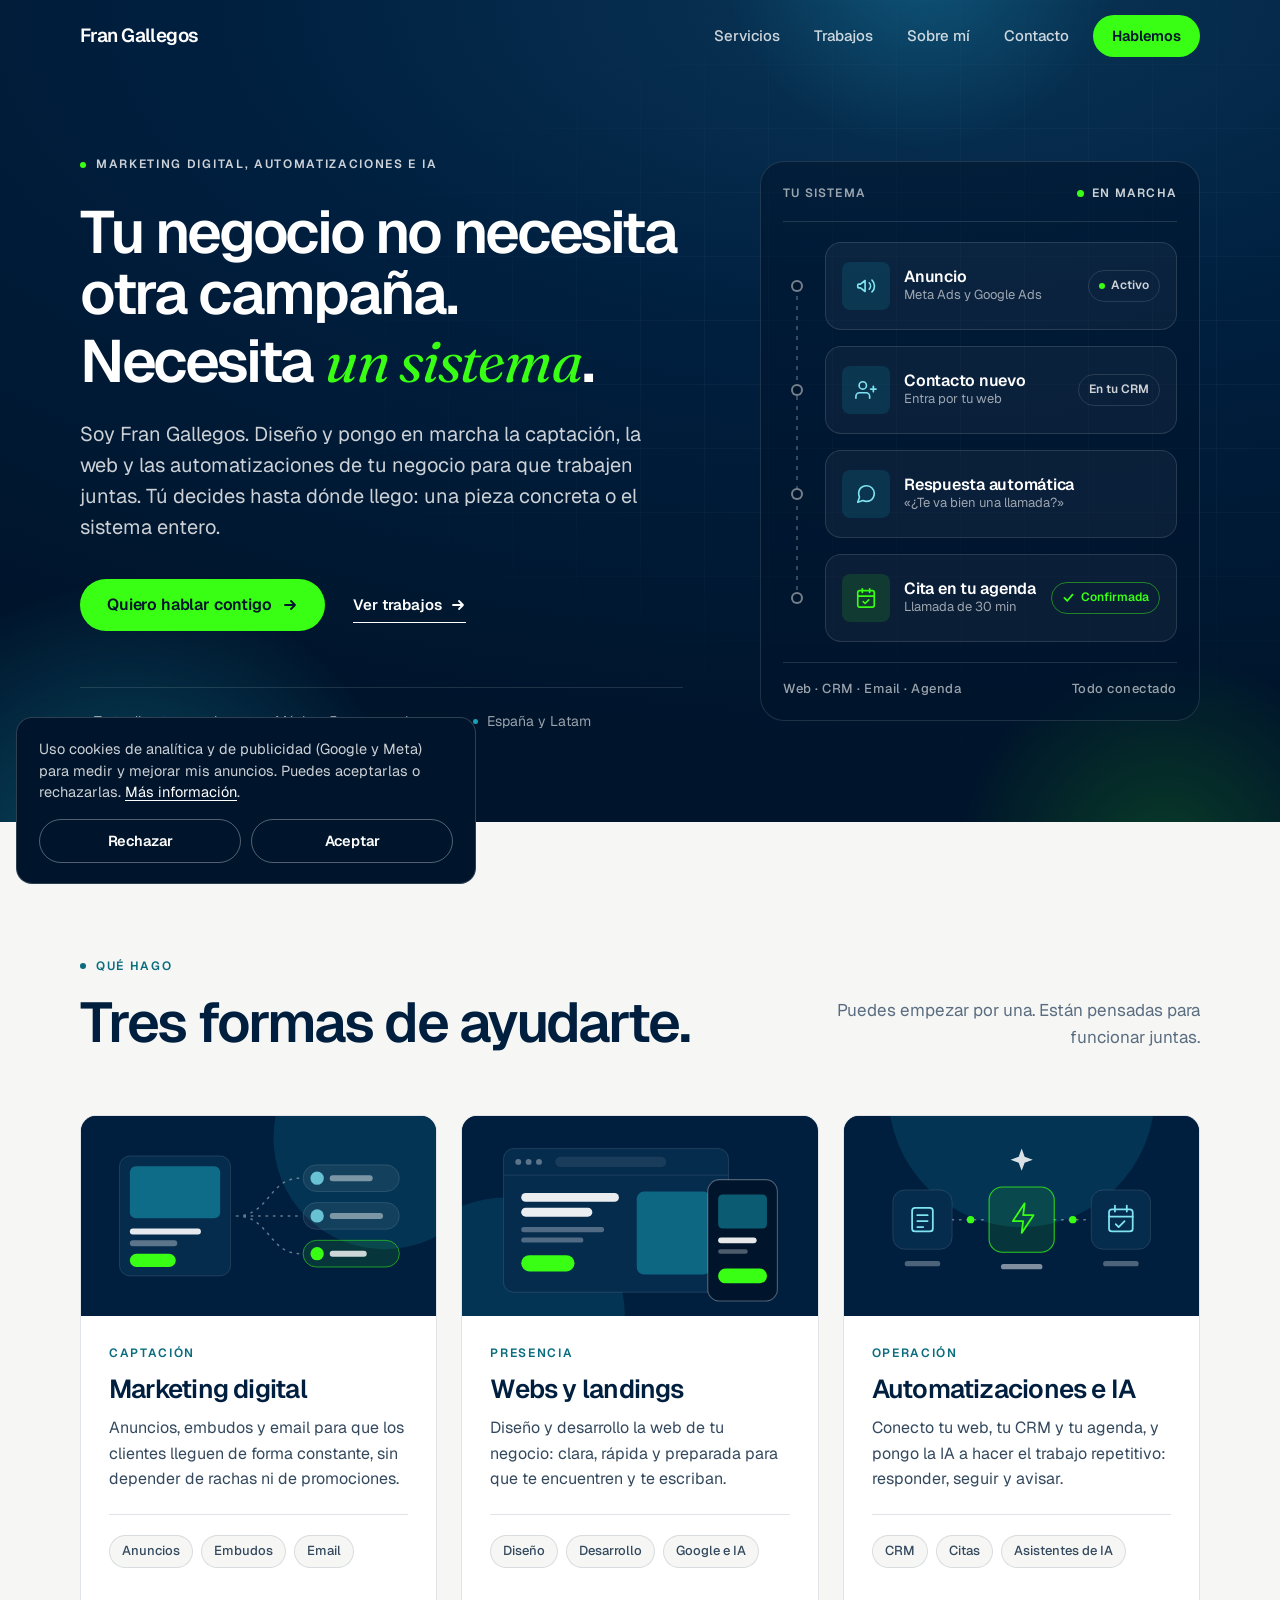
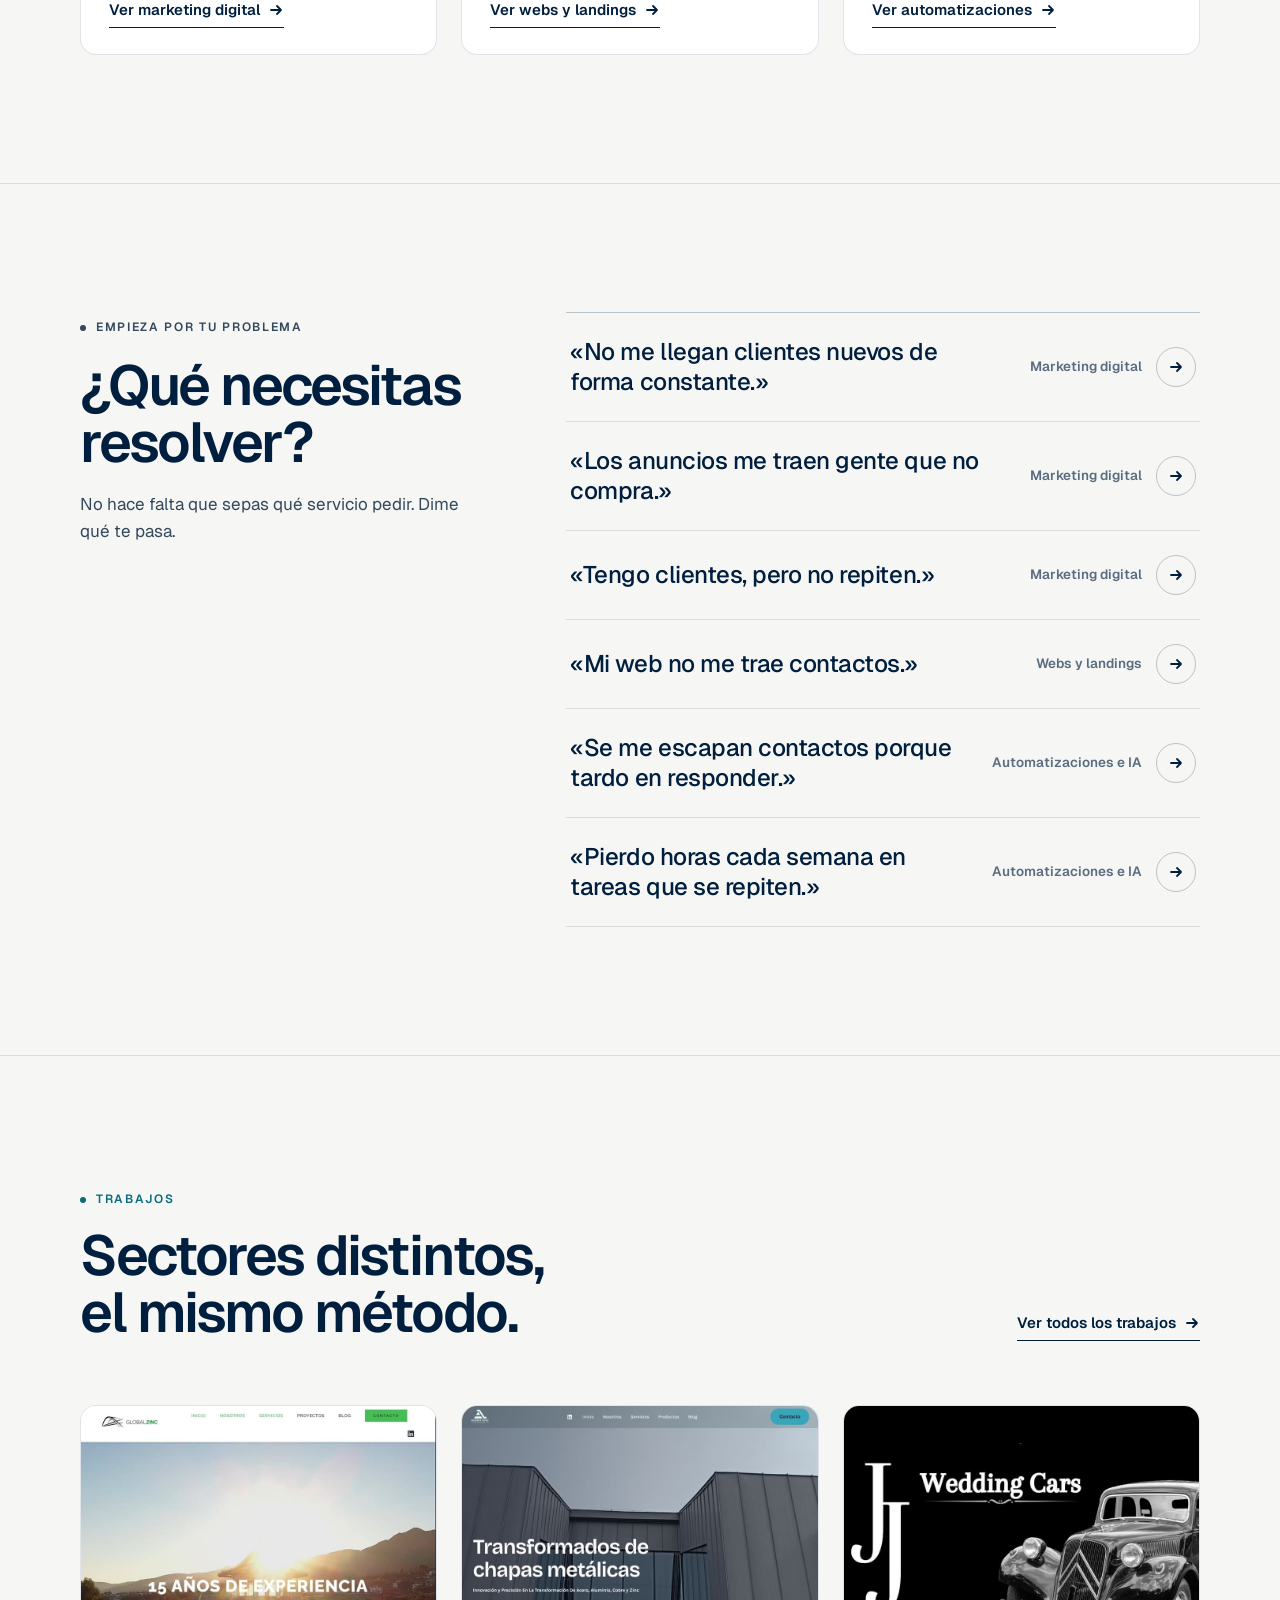
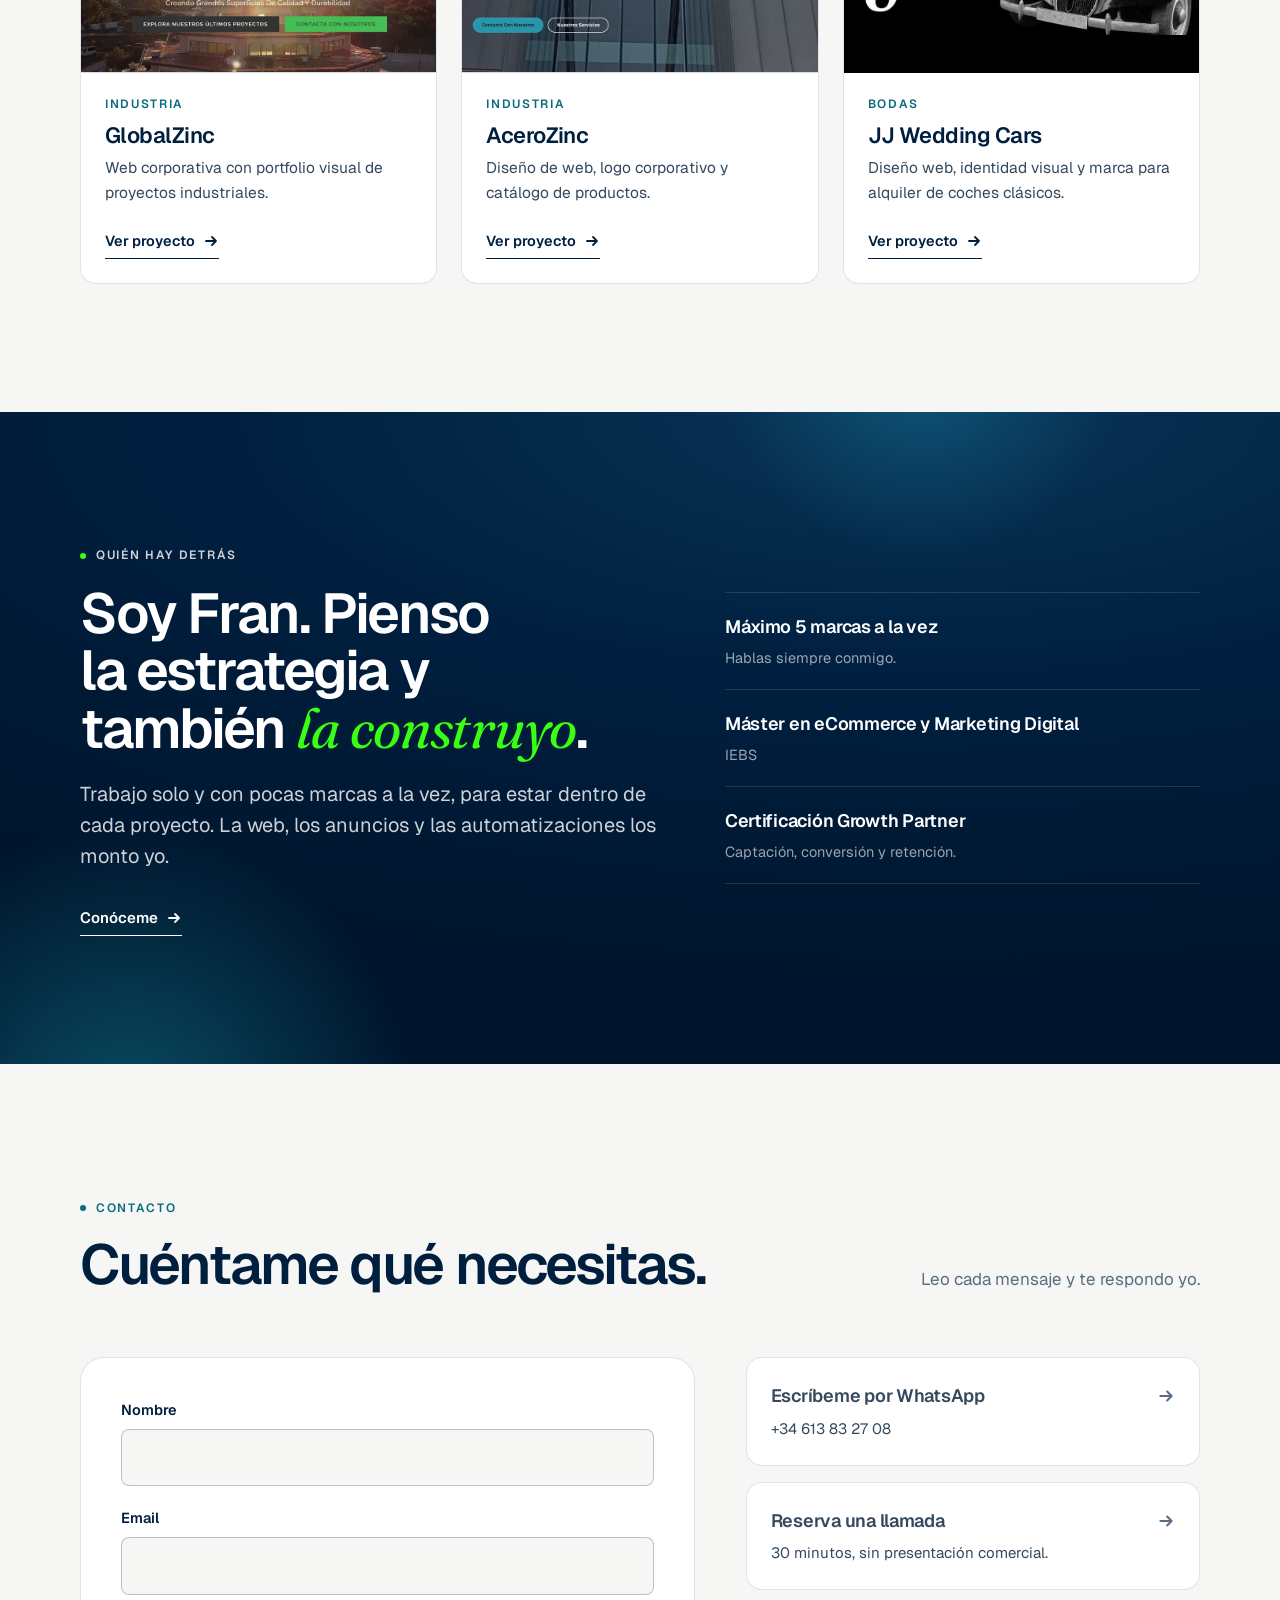
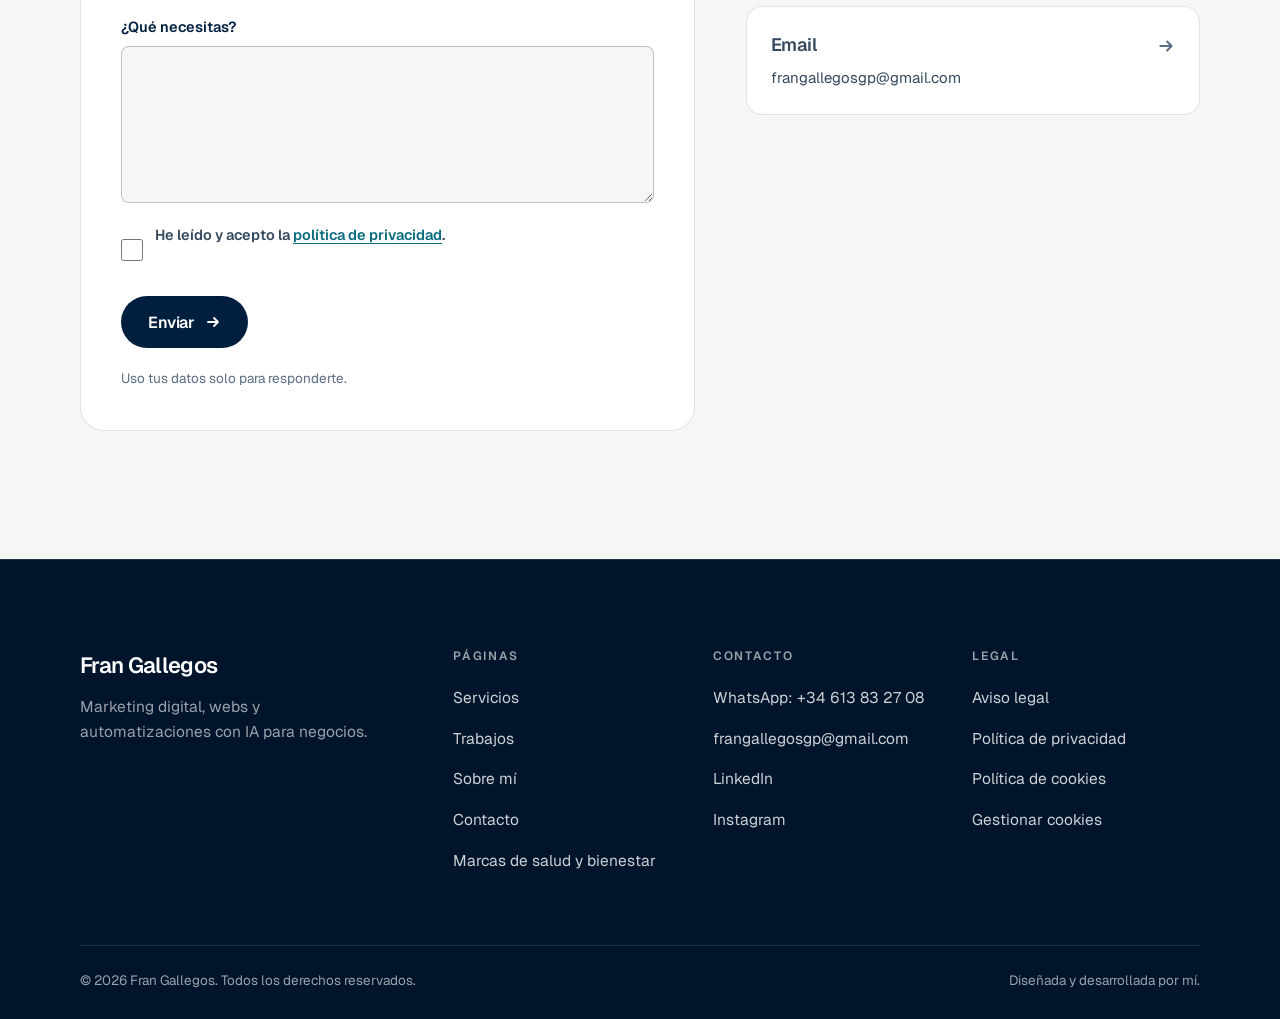
==== commit 6cb2a222: "fix: texto de la tarjeta de cita cabe sin cortarse Co-Authored-By: Claude Fable 5.2 <noreply@anthrop" ====
--- a/index.html
+++ b/index.html
@@ -183,7 +183,7 @@
             <span class="flow-node"></span>
             <div class="flow-card">
               <span class="flow-ico"><svg viewBox="0 0 24 24" fill="none" stroke="currentColor" stroke-width="1.8" stroke-linecap="round" stroke-linejoin="round"><rect x="3" y="4" width="18" height="18" rx="2"/><line x1="16" y1="2" x2="16" y2="6"/><line x1="8" y1="2" x2="8" y2="6"/><line x1="3" y1="10" x2="21" y2="10"/><polyline points="9 16 11 18 15 14"/></svg></span>
-              <span><span class="flow-title">Cita en tu agenda</span><span class="flow-sub">Llamada de 30 minutos</span></span>
+              <span><span class="flow-title">Cita en tu agenda</span><span class="flow-sub">Llamada de 30 min</span></span>
               <span class="flow-chip flow-chip--ok"><svg viewBox="0 0 16 16" fill="none" stroke="currentColor" stroke-width="2.2" stroke-linecap="round" stroke-linejoin="round"><polyline points="3 8.5 6.5 12 13 4.5"/></svg>Confirmada</span>
             </div>
           </div>
--- a/site.css
+++ b/site.css
@@ -783,8 +783,8 @@
 /* Imagen apaisada que no admite recorte: se ve entera sobre su propio fondo */
 .work-media--entera { background: #000; }
 .work-media--entera img { object-fit: contain; object-position: center; }
-.work-media--logo { display: grid; place-items: center; padding: 15%; background: var(--card); }
-.work-media--logo img { width: auto; height: auto; max-height: 100%; object-fit: contain; }
+.work-media--logo { aspect-ratio: 16 / 7; display: grid; place-items: center; padding: 7% 16%; background: var(--card); }
+.work-media--logo img { width: auto; height: auto; max-width: 100%; max-height: 100%; object-fit: contain; }
 .work-flag {
   position: absolute;
   left: 14px; top: 14px;
@@ -1010,7 +1010,7 @@
 @media (max-width: 640px) { .faq .answer { padding-right: 0; } }
 
 /* ---------- Pie ---------- */
-.site-footer { background: var(--navy-deep); color: var(--on-navy); padding: clamp(56px, 7vw, 88px) 0 28px; }
+.site-footer { background: var(--navy-deep); color: var(--on-navy); padding: clamp(56px, 7vw, 88px) 0 28px; border-top: 1px solid var(--line-navy); }
 .foot-grid { display: grid; gap: 40px 32px; grid-template-columns: repeat(auto-fit, minmax(min(100%, 180px), 1fr)); }
 .foot-brand { grid-column: 1 / -1; }
 @media (min-width: 900px) {
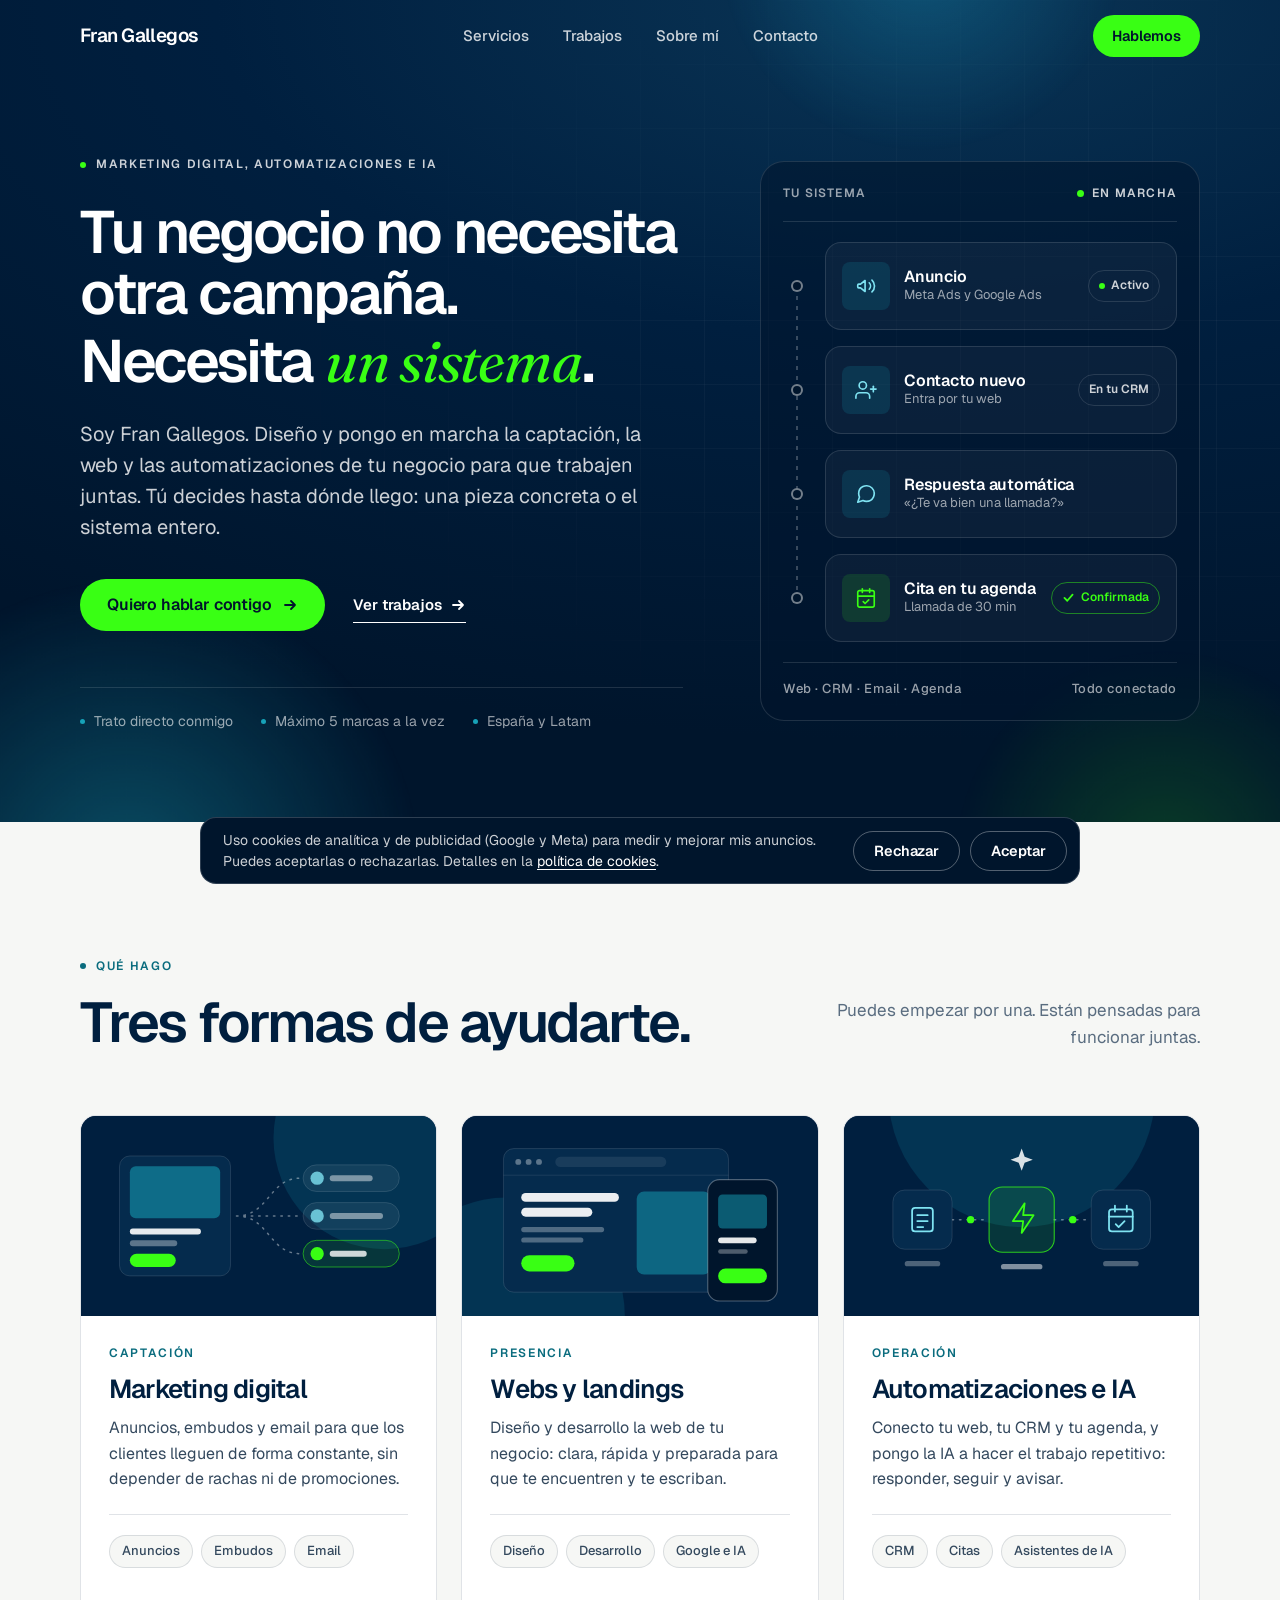
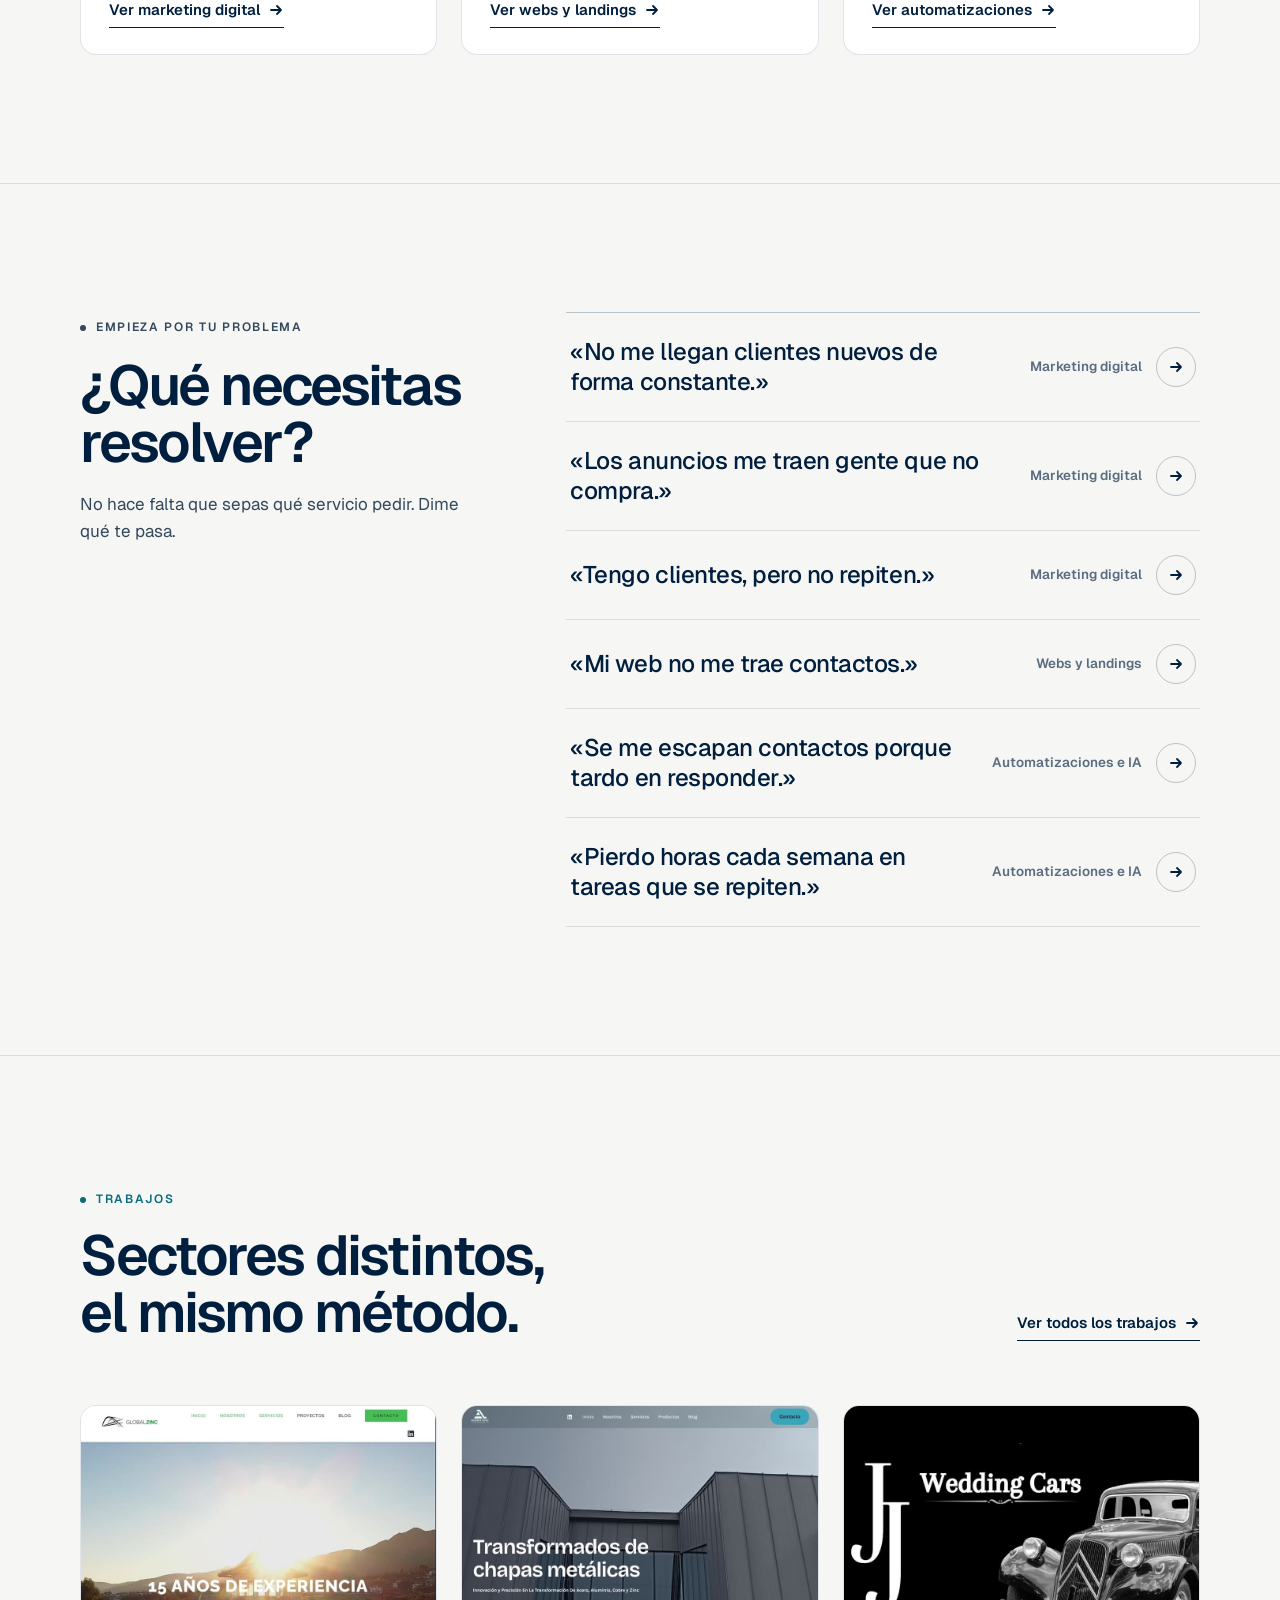
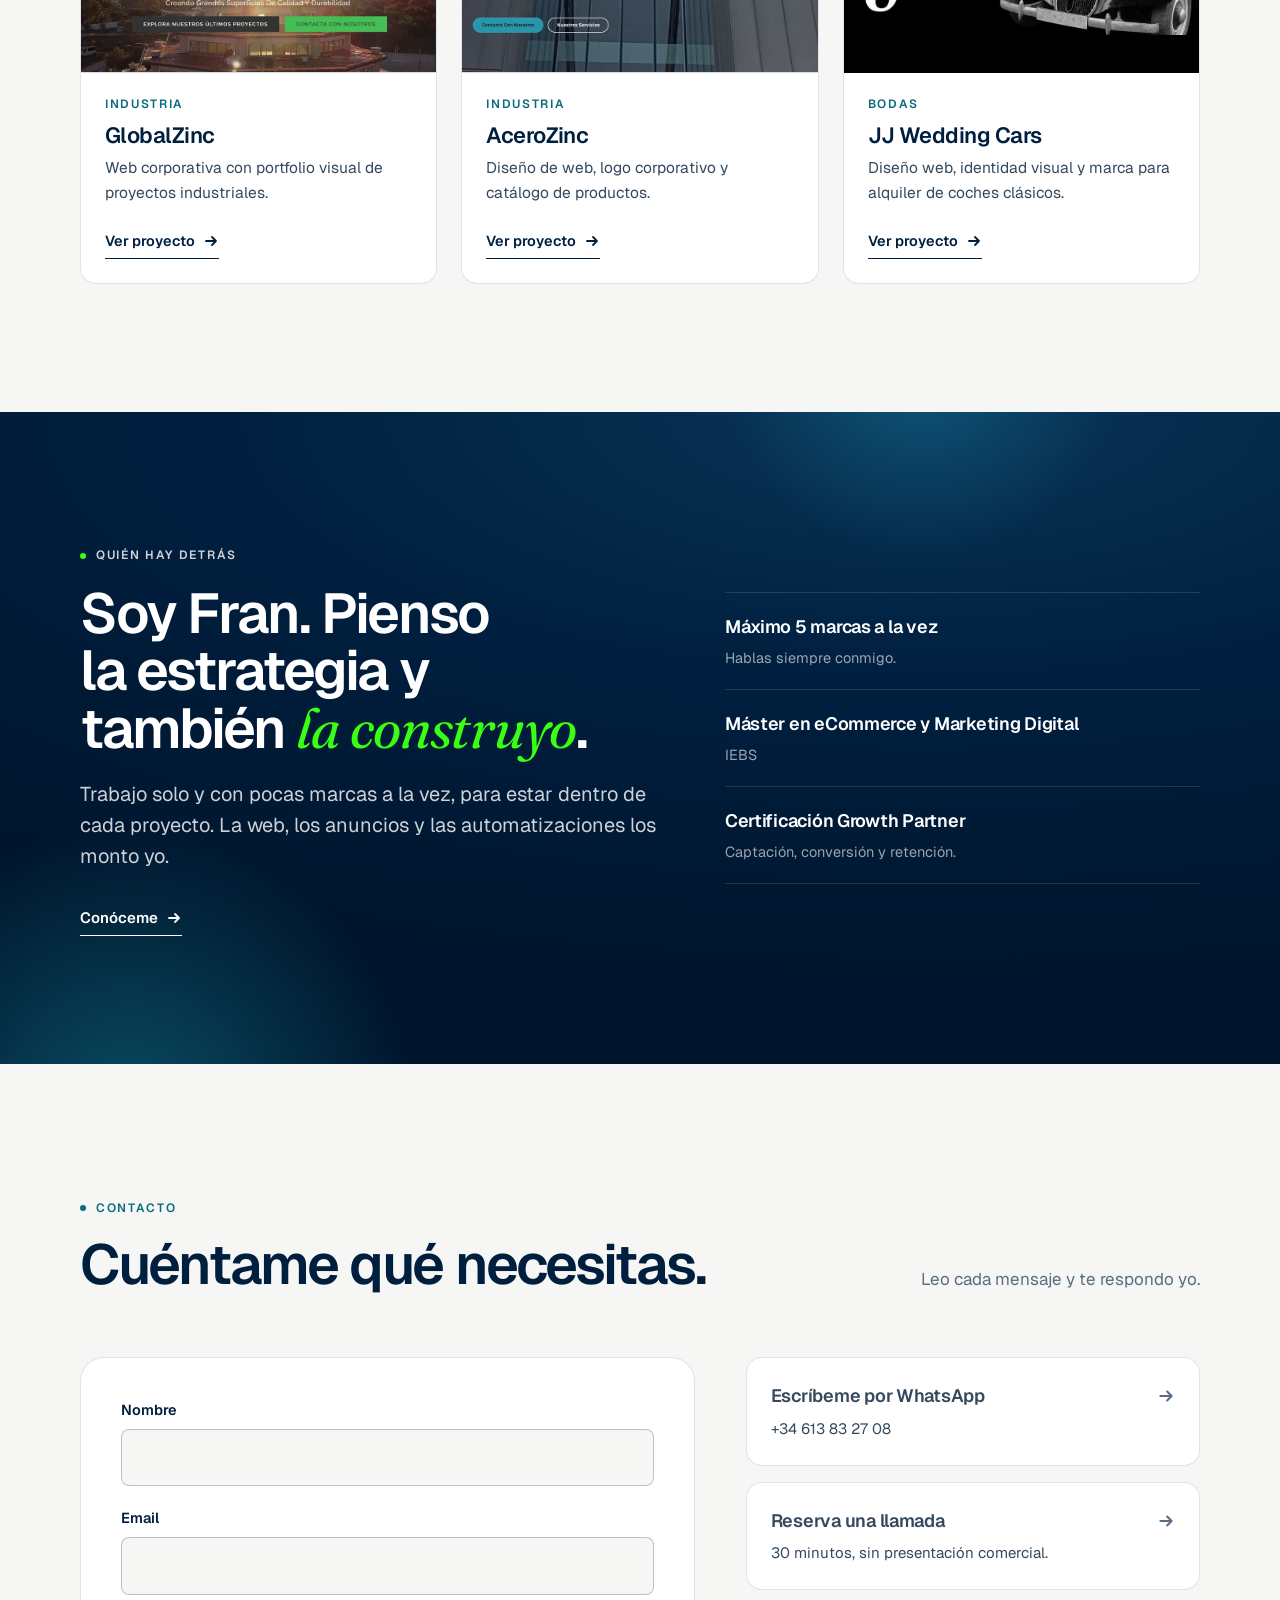
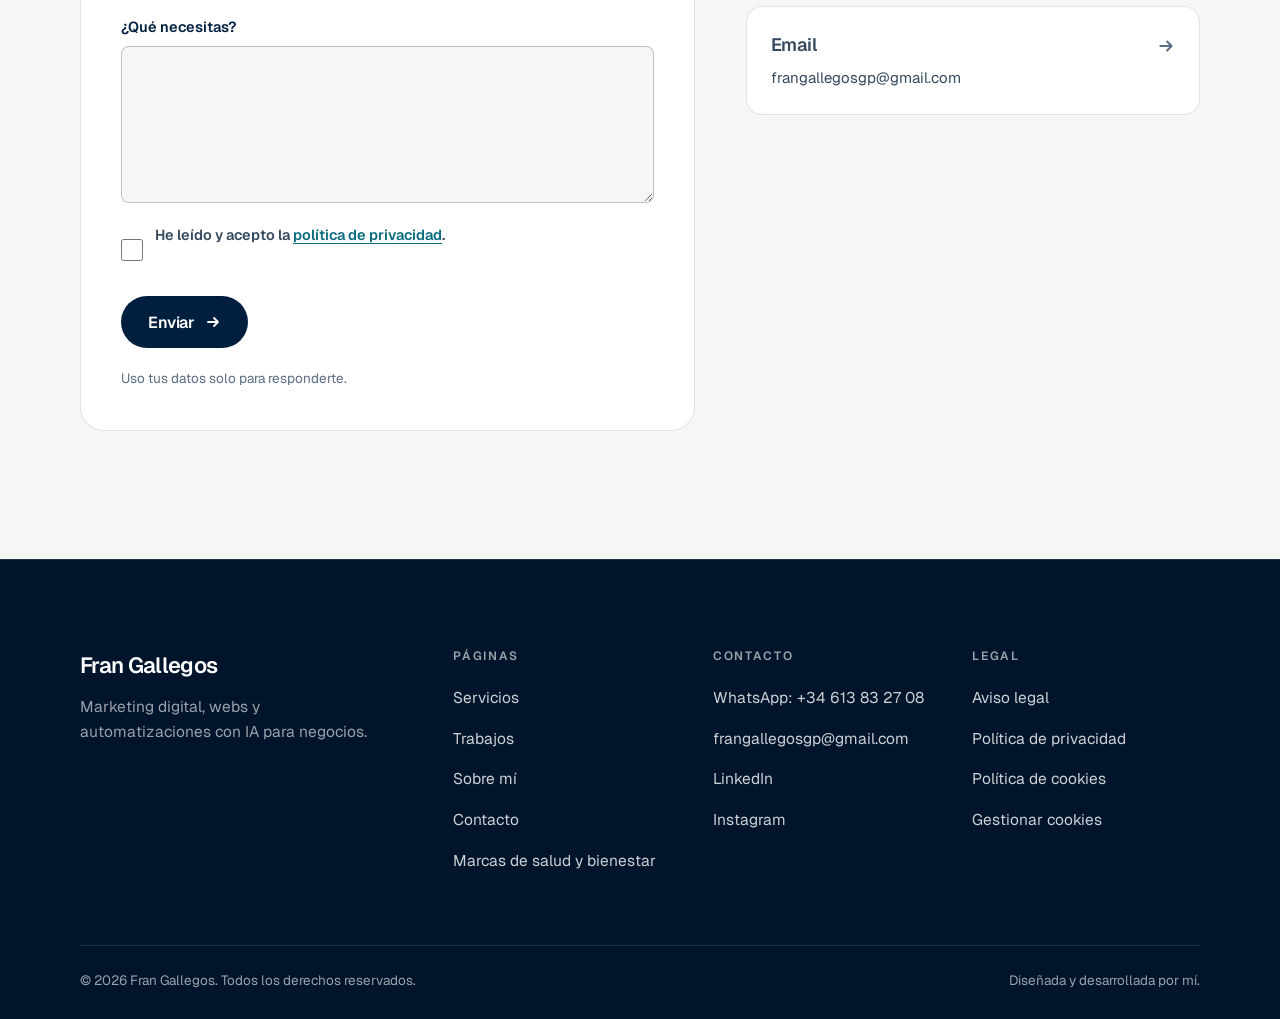
==== commit 4f019f55: "feat: enlazar el Perfil de Empresa de Google en los datos de la web Co-Authored-By: Claude Opus 5.5 " ====
--- a/index.html
+++ b/index.html
@@ -79,6 +79,12 @@
       "description": "Marketing digital, diseño y desarrollo web, y automatizaciones con IA para negocios de cualquier sector.",
       "founder": { "@id": "https://frangallegosr.com/#fran" },
       "areaServed": ["España", "Latinoamérica"],
+      "hasMap": "https://www.google.com/maps?cid=1988448815053474234",
+      "sameAs": [
+        "https://www.google.com/maps?cid=1988448815053474234",
+        "https://www.linkedin.com/in/frangallegosromero",
+        "https://www.instagram.com/frangallegosr"
+      ],
       "telephone": "+34613832708",
       "email": "frangallegosgp@gmail.com",
       "hasOfferCatalog": {
--- a/site.css
+++ b/site.css
@@ -279,6 +279,12 @@
   padding-block: 8px;
 }
 .nav-logo span { color: var(--neon); }
+/* Escritorio: logo a la izquierda, enlaces en el centro exacto, botón a la derecha. */
+@media (min-width: 880px) {
+  .nav { display: grid; grid-template-columns: minmax(0, 1fr) auto minmax(0, 1fr); }
+  .nav-logo { justify-self: start; margin-right: 0; }
+  .nav > .btn { justify-self: end; }
+}
 
 .nav-links { display: flex; align-items: center; gap: 34px; }
 .nav-links a {
@@ -448,6 +454,27 @@
   font-size: 14px;
   color: var(--on-navy-3);
 }
+/* Portátiles con poca altura: la portada se compacta para que el botón principal
+   quede a la vista, por encima del aviso de cookies. El titular pasa de 4 líneas a 3. */
+@media (min-width: 1000px) and (max-height: 820px) {
+  .hero { padding-top: calc(var(--header-h) + 36px); padding-bottom: 56px; }
+  .hero h1 { font-size: clamp(2.75rem, 3.6vw, 3.375rem); margin: 20px 0 22px; }
+  .hero-sub { font-size: 1.125rem; }
+  .hero-actions { margin-top: 28px; }
+  .hero-notes { margin-top: 32px; }
+}
+@media (min-width: 1000px) and (max-height: 700px) {
+  .hero { padding-top: calc(var(--header-h) + 20px); }
+  .hero h1 { font-size: 3rem; margin: 16px 0 18px; }
+  .hero-sub { font-size: 1.0625rem; }
+  .hero-actions { margin-top: 24px; }
+}
+/* Móvil: menos aire arriba para que el botón principal suba dentro de la primera pantalla. */
+@media (max-width: 599px) {
+  .hero { padding-top: calc(var(--header-h) + 28px); }
+  .hero h1 { margin: 20px 0 22px; }
+  .hero-actions { margin-top: 28px; }
+}
 .hero-notes li { display: inline-flex; align-items: center; gap: 9px; }
 .hero-notes li::before {
   content: '';
@@ -802,6 +829,47 @@
 .work-card p { color: var(--ink-2); font-size: 15.5px; margin-bottom: 18px; }
 .work-card .link-arrow { margin-top: auto; align-self: flex-start; font-size: 14.5px; }
 
+/* ---------- Carruseles de trabajos ----------
+   Sin JavaScript o con «reducir movimiento»: fila que se desliza con el dedo.
+   Con JavaScript, site.js duplica las tarjetas y añade .is-auto: la fila avanza
+   sola (uno hacia la izquierda y otro hacia la derecha), se para al pasar el
+   ratón o al tabular dentro y fuera de pantalla. Solo se anima transform. */
+.carrusel { --gap: 24px; --card-w: clamp(268px, 29vw, 372px); position: relative; }
+.carrusel-pista {
+  display: flex;
+  gap: var(--gap);
+  overflow-x: auto;
+  scroll-snap-type: x mandatory;
+  padding-bottom: 12px;
+  scrollbar-width: thin;
+}
+.carrusel-pista > .work-card { flex: 0 0 var(--card-w); scroll-snap-align: start; }
+.carrusel.is-auto {
+  overflow: hidden;
+  -webkit-mask-image: linear-gradient(90deg, transparent, #000 5%, #000 95%, transparent);
+  mask-image: linear-gradient(90deg, transparent, #000 5%, #000 95%, transparent);
+}
+.carrusel.is-auto .carrusel-pista {
+  width: max-content;
+  overflow: visible;
+  scroll-snap-type: none;
+  padding-block: 6px;
+  animation: carrusel-izquierda var(--dur, 48s) linear infinite;
+}
+.carrusel.is-auto[data-carrusel="derecha"] .carrusel-pista { animation-name: carrusel-derecha; }
+.carrusel.is-auto:hover .carrusel-pista,
+.carrusel.is-auto:focus-within .carrusel-pista,
+.carrusel.is-auto.is-paused .carrusel-pista { animation-play-state: paused; }
+@keyframes carrusel-izquierda {
+  from { transform: translateX(0); }
+  to { transform: translateX(calc(-50% - var(--gap) / 2)); }
+}
+@keyframes carrusel-derecha {
+  from { transform: translateX(calc(-50% - var(--gap) / 2)); }
+  to { transform: translateX(0); }
+}
+@media (max-width: 599px) { .carrusel { --gap: 16px; --card-w: 78vw; } }
+
 /* ---------- Banda navy ---------- */
 .band { position: relative; isolation: isolate; overflow: hidden; }
 .band-grid { display: grid; gap: clamp(36px, 5vw, 72px); align-items: center; }
@@ -1043,24 +1111,41 @@
   color: var(--on-navy-3);
 }
 
-/* ---------- Aviso de cookies ---------- */
+/* ---------- Aviso de cookies ----------
+   Barra baja y centrada, para no tapar el botón principal de la portada en la
+   primera visita. En móvil, texto y dos botones; desde 760 px, una sola fila. */
 .cookie {
   position: fixed;
-  left: 16px; right: 16px; bottom: 16px;
+  left: 12px; right: 12px; bottom: 12px;
   z-index: 60;
   max-width: 460px;
-  padding: 20px 22px;
+  margin-inline: auto;
+  padding: 14px 16px;
   background: var(--navy-deep);
   color: var(--on-navy-2);
   border: 1px solid rgba(255, 255, 255, 0.18);
   border-radius: var(--r-md);
-  font-size: 14.5px;
-  line-height: 1.5;
-}
+  font-size: 13.5px;
+  line-height: 1.45;
+}
+.cookie[hidden] { display: none; }
 .cookie p a { color: #fff; text-decoration: underline; text-underline-offset: 3px; }
-.cookie-actions { display: flex; gap: 10px; margin-top: 16px; }
+.cookie-actions { display: flex; gap: 10px; margin-top: 12px; }
 .cookie-actions .btn { flex: 1; min-height: 44px; padding: 0 16px; font-size: 14.5px; border-color: rgba(255, 255, 255, 0.32); color: #fff; }
 .cookie-actions .btn:hover { border-color: #fff; background: rgba(255, 255, 255, 0.08); }
+@media (min-width: 760px) {
+  .cookie {
+    display: flex;
+    align-items: center;
+    gap: 20px;
+    left: 16px; right: 16px; bottom: 16px;
+    max-width: 880px;
+    padding: 12px 12px 12px 22px;
+    font-size: 14px;
+  }
+  .cookie-actions { flex: none; margin-top: 0; }
+  .cookie-actions .btn { flex: none; min-height: 40px; padding: 0 20px; }
+}
 
 /* ---------- Aparición al hacer scroll ---------- */
 @media (prefers-reduced-motion: no-preference) {
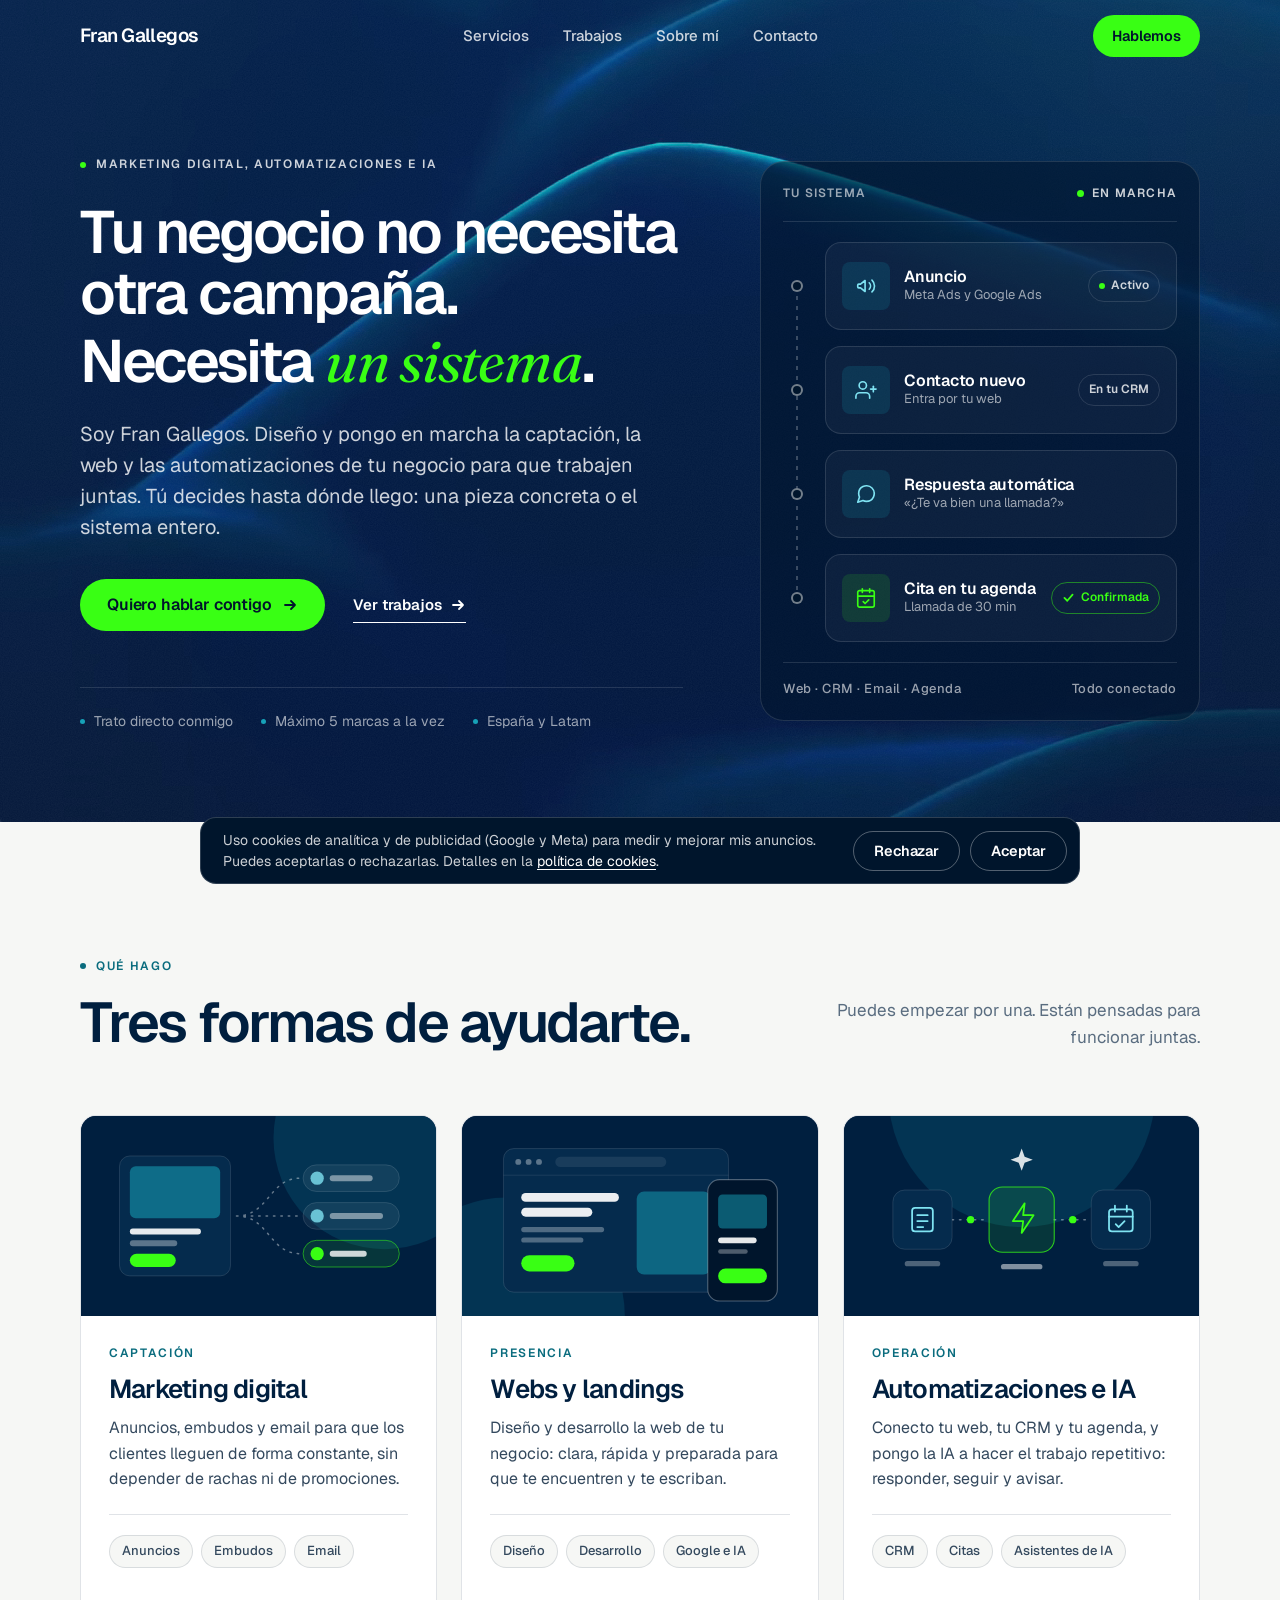
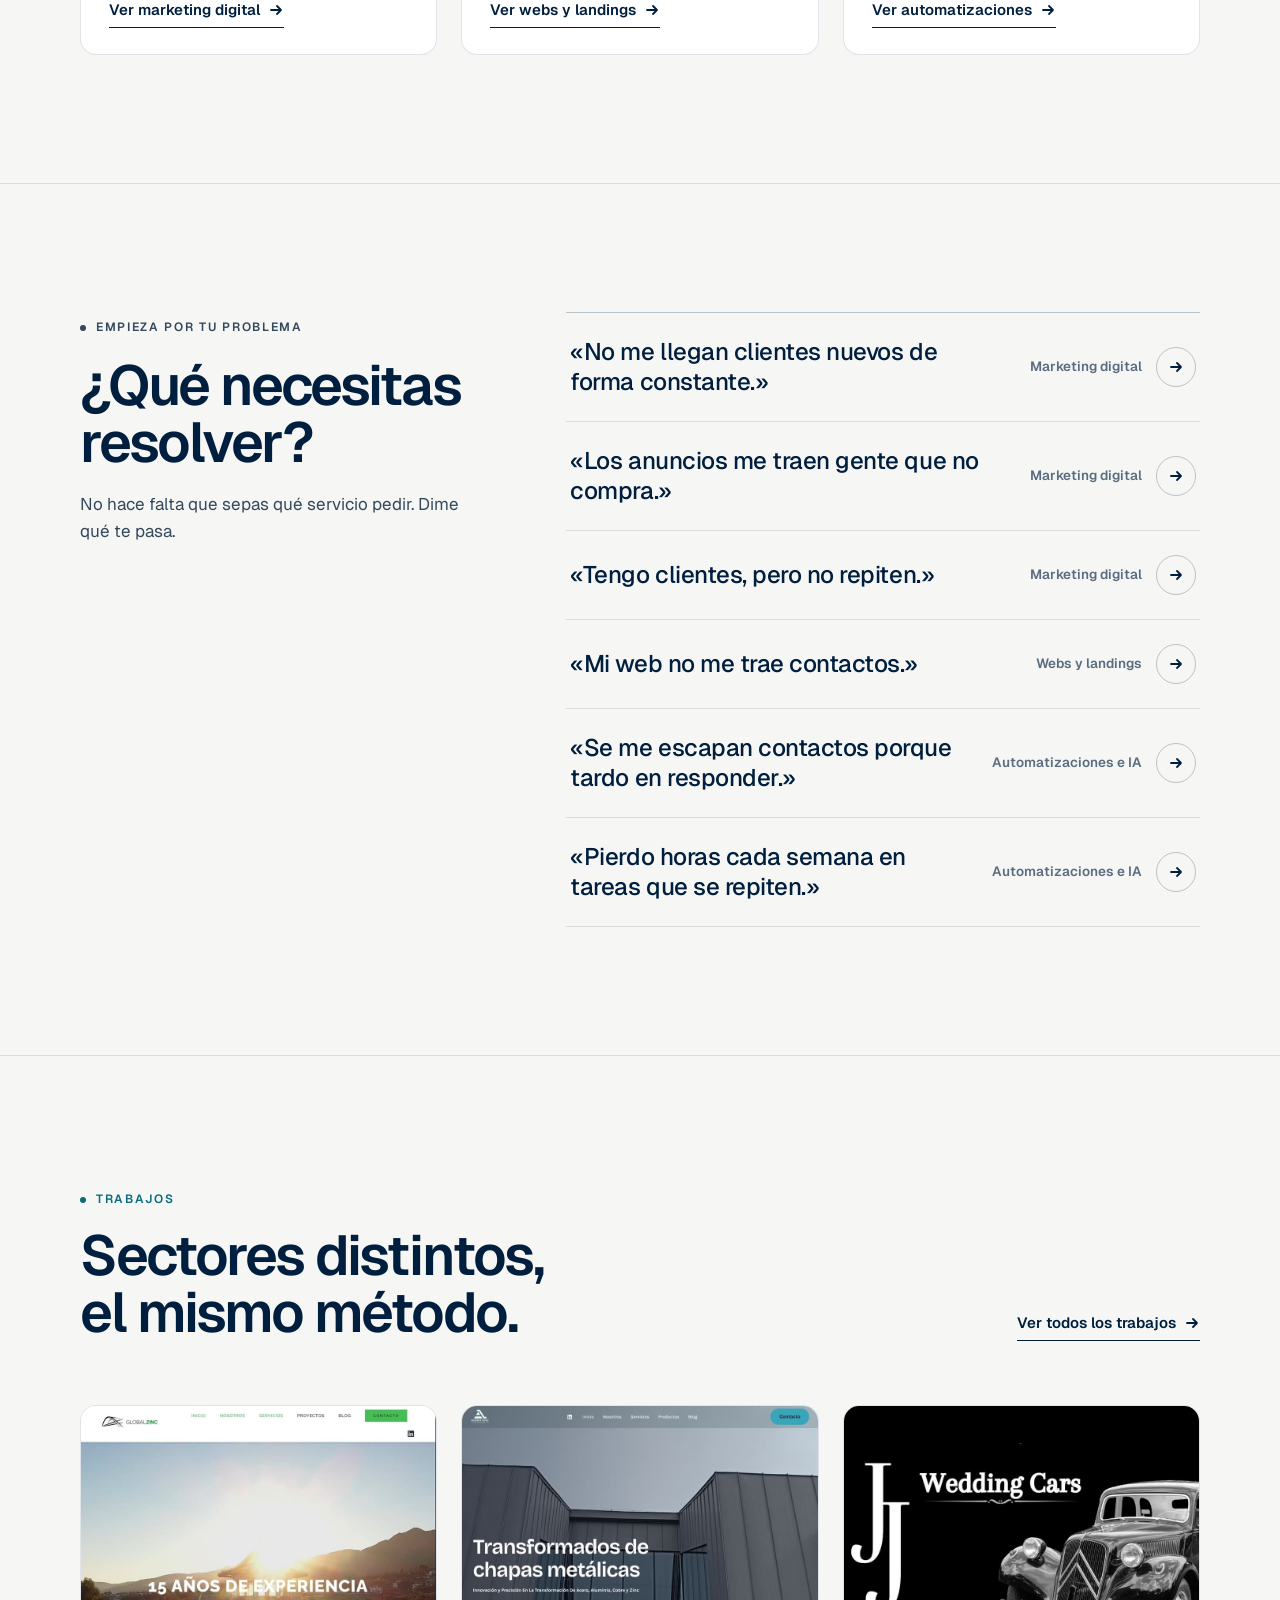
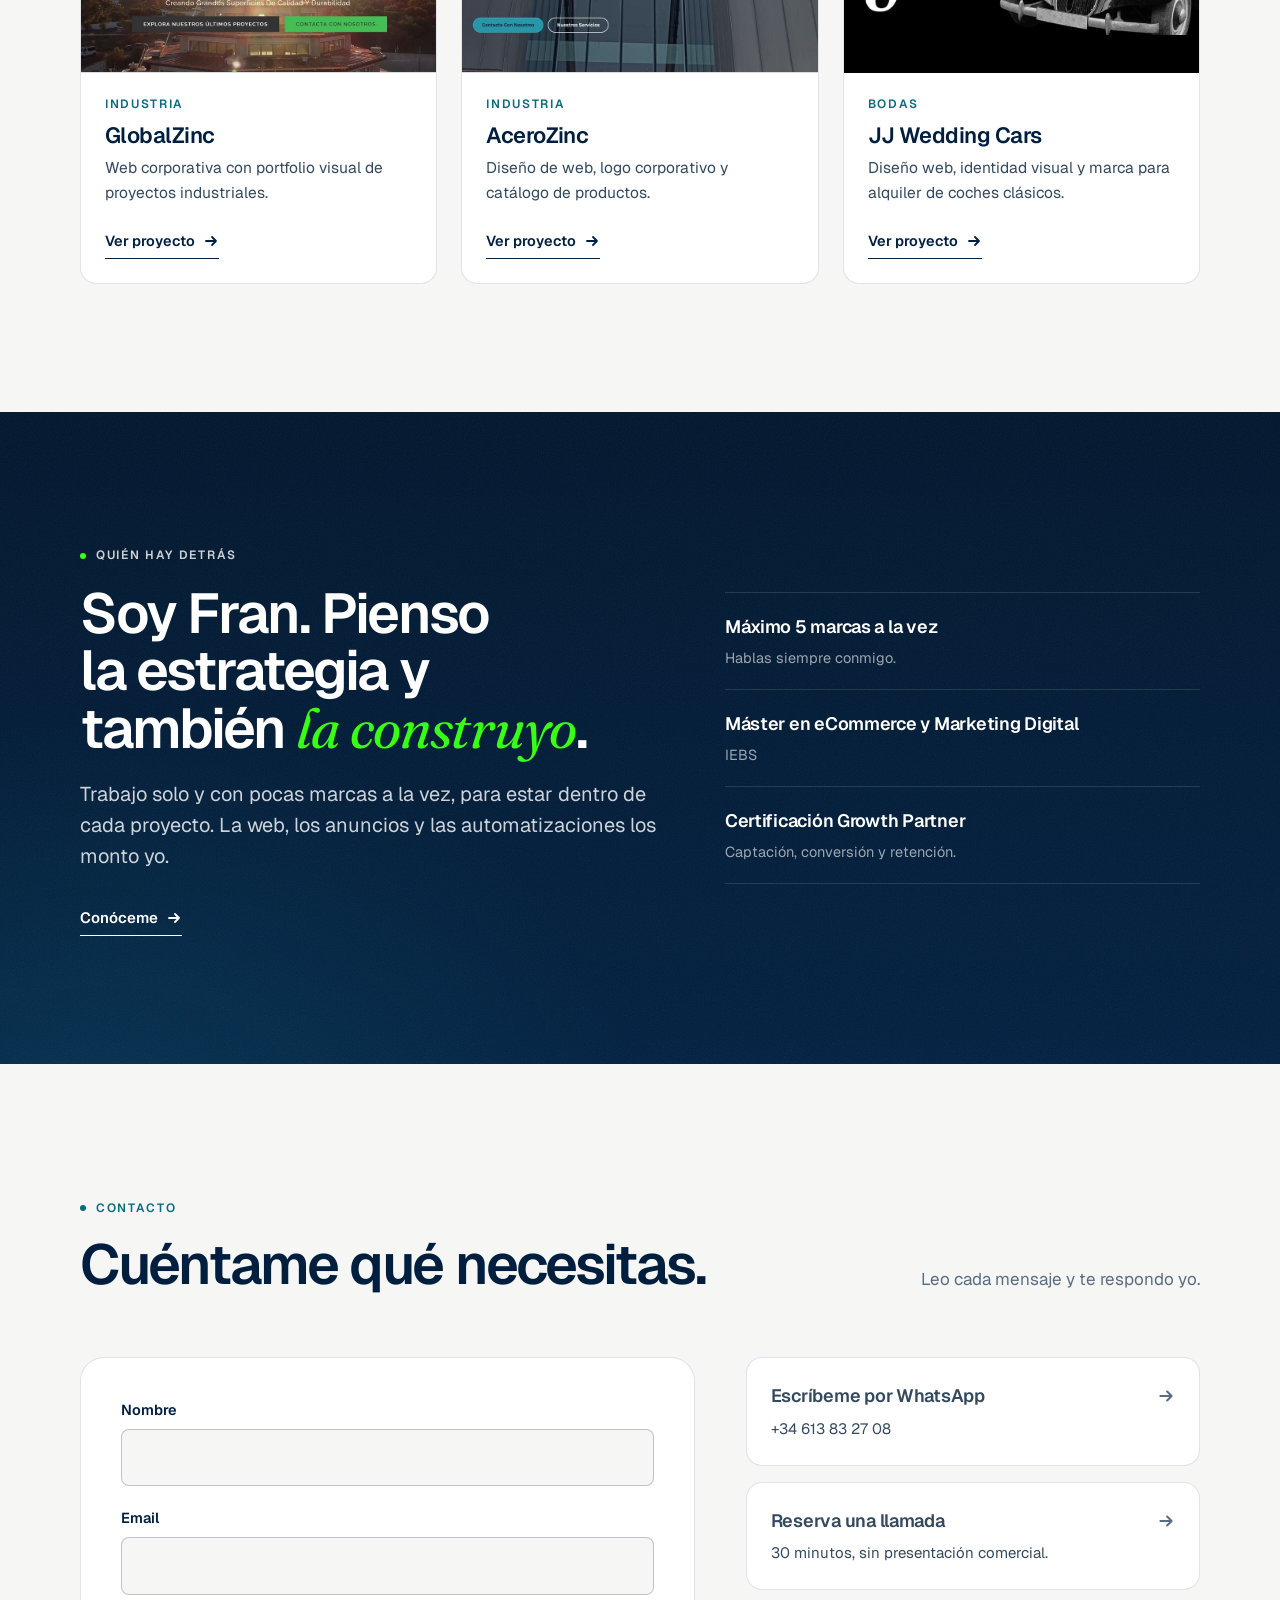
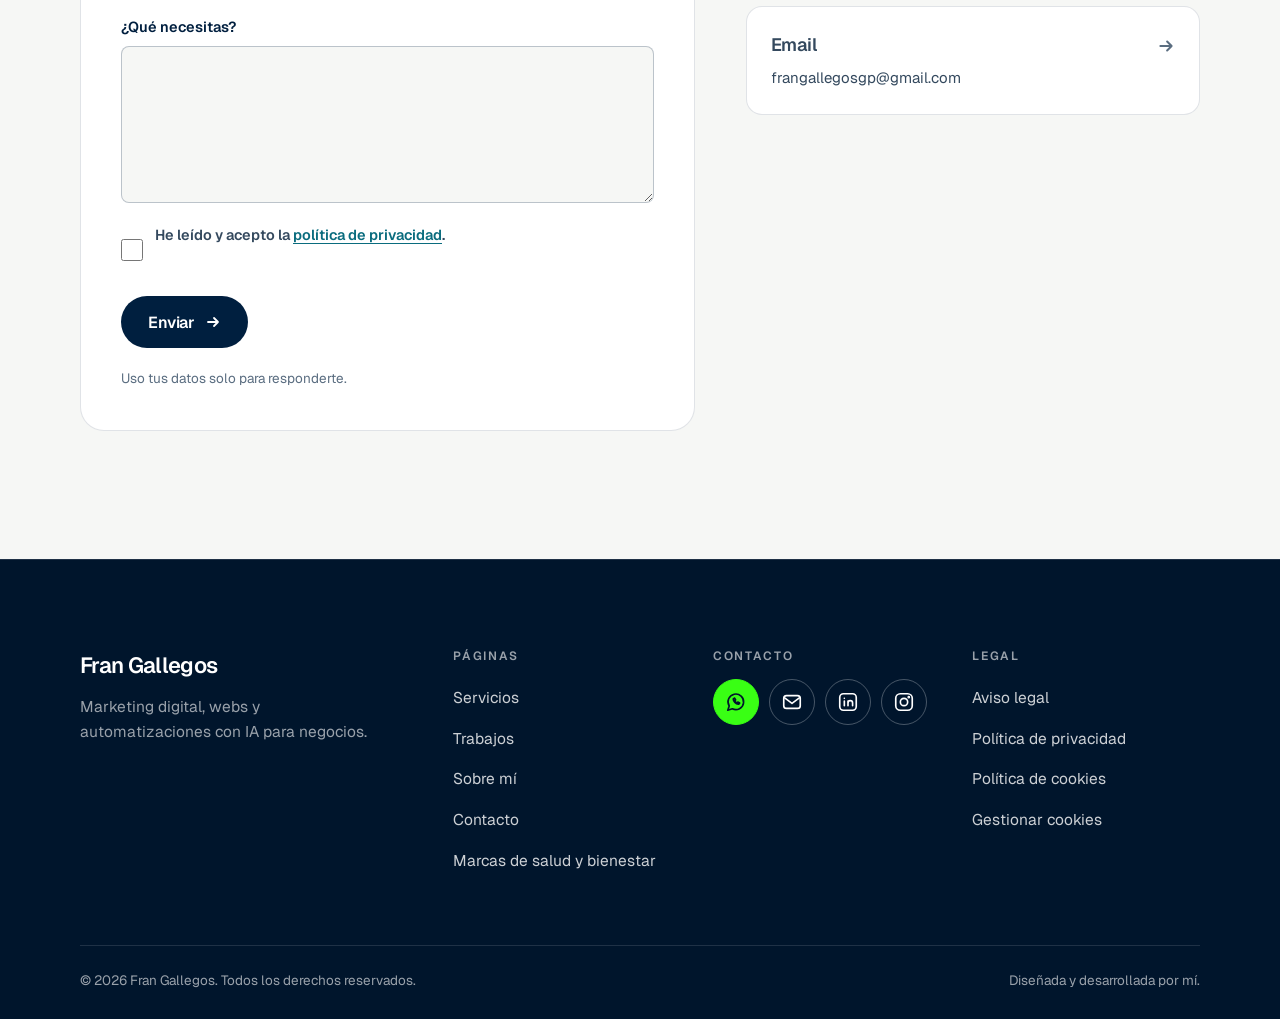
==== commit b271cf31: "feat: carruseles que no se paran con el raton y se pueden arrastrar; contacto del pie en iconos Los " ====
--- a/index.html
+++ b/index.html
@@ -461,7 +461,7 @@
             <span class="aside-top"><strong>Escríbeme por WhatsApp</strong><svg class="arrow" viewBox="0 0 16 16" fill="none" stroke="currentColor" stroke-width="1.8" stroke-linecap="round" stroke-linejoin="round" aria-hidden="true"><path d="M3 8h10M9 4l4 4-4 4"/></svg></span>
             <span>+34 613 83 27 08</span>
           </a>
-          <a class="aside-card reveal" href="/empieza-aqui/?ir=agenda#agenda" data-cta="contacto_llamada">
+          <a class="aside-card reveal" href="/salud-bienestar/?ir=agenda#agenda" data-cta="contacto_llamada">
             <span class="aside-top"><strong>Reserva una llamada</strong><svg class="arrow" viewBox="0 0 16 16" fill="none" stroke="currentColor" stroke-width="1.8" stroke-linecap="round" stroke-linejoin="round" aria-hidden="true"><path d="M3 8h10M9 4l4 4-4 4"/></svg></span>
             <span>30 minutos, sin presentación comercial.</span>
           </a>
@@ -492,17 +492,17 @@
           <li><a href="/trabajos/">Trabajos</a></li>
           <li><a href="/sobre-mi/">Sobre mí</a></li>
           <li><a href="/contacto/">Contacto</a></li>
-          <li><a href="/empieza-aqui/">Marcas de salud y bienestar</a></li>
+          <li><a href="/salud-bienestar/">Marcas de salud y bienestar</a></li>
         </ul>
       </nav>
       <div class="foot-col">
         <h2>Contacto</h2>
-        <ul>
-          <li><a href="https://wa.me/34613832708?text=Hola%20Fran%2C%20vengo%20de%20tu%20web.%20Quiero%20contarte%20lo%20que%20necesita%20mi%20negocio." target="_blank" rel="noopener noreferrer" data-cta="pie_whatsapp">WhatsApp: +34 613 83 27 08</a></li>
-          <li><a href="mailto:frangallegosgp@gmail.com" data-cta="pie">frangallegosgp@gmail.com</a></li>
-          <li><a href="https://www.linkedin.com/in/frangallegosromero/" target="_blank" rel="noopener noreferrer" data-red="linkedin">LinkedIn</a></li>
-          <li><a href="https://www.instagram.com/frangallegosr/" target="_blank" rel="noopener noreferrer" data-red="instagram">Instagram</a></li>
-        </ul>
+        <div class="foot-iconos">
+          <a class="foot-ico foot-ico--wa" href="https://wa.me/34613832708?text=Hola%20Fran%2C%20vengo%20de%20tu%20web.%20Quiero%20contarte%20lo%20que%20necesita%20mi%20negocio." target="_blank" rel="noopener noreferrer" aria-label="Escríbeme por WhatsApp" title="WhatsApp" data-cta="pie_whatsapp"><svg viewBox="0 0 24 24" fill="none" stroke="currentColor" stroke-width="1.8" stroke-linecap="round" stroke-linejoin="round" aria-hidden="true"><path d="M3 21l1.6-4.7A8.5 8.5 0 1 1 8 19.4L3 21z"/><path d="M9 8.6c.1 2.6 2.7 5.5 5.7 5.9l1.3-1.3-2.1-1.1-.9.9c-1-.4-1.9-1.3-2.3-2.3l.9-.9-1.1-2.1L9 8.6z"/></svg></a>
+          <a class="foot-ico" href="mailto:frangallegosgp@gmail.com" aria-label="Escríbeme un email" title="Email" data-cta="pie"><svg viewBox="0 0 24 24" fill="none" stroke="currentColor" stroke-width="1.8" stroke-linecap="round" stroke-linejoin="round" aria-hidden="true"><rect x="3" y="5" width="18" height="14" rx="3"/><path d="M4 7.5l8 6 8-6"/></svg></a>
+          <a class="foot-ico" href="https://www.linkedin.com/in/frangallegosromero/" target="_blank" rel="noopener noreferrer" aria-label="LinkedIn" title="LinkedIn" data-red="linkedin"><svg viewBox="0 0 24 24" fill="none" stroke="currentColor" stroke-width="1.8" stroke-linecap="round" stroke-linejoin="round" aria-hidden="true"><rect x="3" y="3" width="18" height="18" rx="4"/><path d="M8 11v5M8 8v.01M12 16v-5M12 13a2.5 2.5 0 0 1 5 0v3"/></svg></a>
+          <a class="foot-ico" href="https://www.instagram.com/frangallegosr/" target="_blank" rel="noopener noreferrer" aria-label="Instagram" title="Instagram" data-red="instagram"><svg viewBox="0 0 24 24" fill="none" stroke="currentColor" stroke-width="1.8" stroke-linecap="round" stroke-linejoin="round" aria-hidden="true"><rect x="3" y="3" width="18" height="18" rx="5"/><circle cx="12" cy="12" r="4"/><circle cx="17.2" cy="6.8" r=".6" fill="currentColor"/></svg></a>
+        </div>
       </div>
       <nav class="foot-col" aria-label="Legal">
         <h2>Legal</h2>
--- a/site.css
+++ b/site.css
@@ -1,7 +1,7 @@
 /* ==========================================================================
    Web de Fran Gallegos — estilos compartidos (tema claro)
    Contrato: brand/brand.json (apartado "web") y brand/COMPONENT_RULES.md.
-   La landing (/empieza-aqui/) NO usa este archivo: lleva sus estilos dentro.
+   La landing (/salud-bienestar/) NO usa este archivo: lleva sus estilos dentro.
    ========================================================================== */
 
 :root {
@@ -375,43 +375,60 @@
   overflow: hidden;
   padding: calc(var(--header-h) + clamp(40px, 6vw, 84px)) 0 clamp(64px, 7vw, 104px);
 }
+/* Fondo de portadas y bandas navy (17-11-2026): navy liso, una sola luz suave y
+   grano fino de papel. Sin cuadrícula ni manchas de color: eran el recurso típico
+   de las webs hechas con IA. El grano es un SVG en línea (la CSP permite data:). */
 .hero-bg, .band-bg {
   position: absolute;
   inset: 0;
   z-index: -1;
   overflow: hidden;
-  background: radial-gradient(120% 90% at 72% 0%, #0A3556 0%, var(--navy) 46%, var(--navy-deep) 100%);
-}
-.aurora {
-  position: absolute;
-  border-radius: 50%;
-  will-change: transform;
-}
-.aurora--teal {
-  width: 64vmax; height: 64vmax;
-  left: -22vmax; bottom: -36vmax;
-  background: radial-gradient(closest-side, rgba(23, 162, 184, 0.40), rgba(23, 162, 184, 0) 72%);
-}
-.aurora--neon {
-  width: 46vmax; height: 46vmax;
-  right: -14vmax; bottom: -26vmax;
-  background: radial-gradient(closest-side, rgba(57, 255, 20, 0.17), rgba(57, 255, 20, 0) 72%);
-}
-.aurora--sky {
-  width: 44vmax; height: 44vmax;
-  right: 6vmax; top: -26vmax;
-  background: radial-gradient(closest-side, rgba(26, 160, 200, 0.30), rgba(26, 160, 200, 0) 72%);
-}
-.hero-grid {
+  background:
+    radial-gradient(70% 80% at 88% -10%, rgba(23, 162, 184, 0.16), rgba(23, 162, 184, 0) 70%),
+    linear-gradient(180deg, var(--navy) 0%, var(--navy-deep) 100%);
+}
+.band-bg {
+  background:
+    radial-gradient(60% 90% at 8% 110%, rgba(23, 162, 184, 0.13), rgba(23, 162, 184, 0) 70%),
+    linear-gradient(180deg, var(--navy-deep) 0%, var(--navy) 100%);
+}
+.hero-bg::after, .band-bg::after {
+  content: '';
   position: absolute;
   inset: 0;
-  background-image:
-    linear-gradient(rgba(255, 255, 255, 0.05) 1px, transparent 1px),
-    linear-gradient(90deg, rgba(255, 255, 255, 0.05) 1px, transparent 1px);
-  background-size: 64px 64px;
-  -webkit-mask-image: radial-gradient(80% 70% at 78% 42%, #000 0%, transparent 72%);
-  mask-image: radial-gradient(80% 70% at 78% 42%, #000 0%, transparent 72%);
-}
+  opacity: 0.09;
+  background-image: url("data:image/svg+xml,%3Csvg xmlns='http://www.w3.org/2000/svg' width='180' height='180'%3E%3Cfilter id='g'%3E%3CfeTurbulence type='fractalNoise' baseFrequency='0.85' numOctaves='3' stitchTiles='stitch'/%3E%3CfeColorMatrix values='0 0 0 0 1 0 0 0 0 1 0 0 0 0 1 0 0 0 0.6 0'/%3E%3C/filter%3E%3Crect width='100%25' height='100%25' filter='url(%23g)'/%3E%3C/svg%3E");
+  background-size: 180px 180px;
+  pointer-events: none;
+}
+/* Ola de luz azul en las portadas (fondo animado de MotionSites, elegido por Fran
+   el 17-11-2026). El vídeo es casi negro: con «screen» el negro desaparece sobre el
+   navy y solo quedan las ondas. En móvil, con «reducir movimiento» o con ahorro de
+   datos se ve la imagen fija; el vídeo lo añade site.js solo en pantallas grandes. */
+.hero-bg::before,
+.hero-video {
+  position: absolute;
+  inset: 0;
+  width: 100%;
+  height: 100%;
+  mix-blend-mode: screen;
+  opacity: 0.7;
+  pointer-events: none;
+}
+.hero-bg::before {
+  content: '';
+  background: url('/assets/fondo-ola.jpg') center bottom / cover no-repeat;
+  transition: opacity var(--t-slow) var(--ease);
+}
+/* En móvil la portada es alta y la cresta de la ola cruzaría el titular: más tenue
+   y anclada abajo, detrás del botón y las notas. */
+@media (max-width: 767px) {
+  .hero-bg::before { opacity: 0.5; background-size: 220% auto; background-position: 30% 100%; }
+}
+.hero-video { object-fit: cover; object-position: center bottom; }
+.hero-bg.con-video::before { opacity: 0; }
+/* Las capas antiguas siguen en el HTML pero ya no se pintan. */
+.aurora, .hero-grid { display: none; }
 
 .hero-inner {
   display: grid;
@@ -616,10 +633,6 @@
 /* Animación: solo si el visitante no ha pedido menos movimiento.
    Sin animación, el flujo queda completo y quieto (estado final). */
 @media (prefers-reduced-motion: no-preference) {
-  .aurora--teal { animation: drift-a 24s ease-in-out infinite alternate; }
-  .aurora--neon { animation: drift-b 28s ease-in-out infinite alternate; }
-  .aurora--sky  { animation: drift-c 32s ease-in-out infinite alternate; }
-
   .flow-pulse { animation: flow-pulse var(--cycle) var(--ease) infinite; }
   .flow-step--1 { animation: flow-on-1 var(--cycle) linear infinite; }
   .flow-step--2 { animation: flow-on-2 var(--cycle) linear infinite; }
@@ -634,7 +647,6 @@
   .flow-chip--pop { animation: flow-pop-2 var(--cycle) linear infinite; }
   .flow-chip--ok { animation: flow-pop-4 var(--cycle) linear infinite; }
 
-  .is-paused .aurora,
   .is-paused .flow-pulse,
   .is-paused [class*='flow-'] { animation-play-state: paused; }
 
@@ -652,9 +664,6 @@
 @keyframes rise-solid { from { transform: translateY(14px); } to { transform: none; } }
 @keyframes blink { 0%, 100% { opacity: 1; } 50% { opacity: 0.3; } }
 @keyframes bounce { 0%, 100% { transform: translateY(0); } 50% { transform: translateY(-3px); } }
-@keyframes drift-a { from { transform: translate3d(0, 0, 0) scale(1); } to { transform: translate3d(9vmax, -7vmax, 0) scale(1.12); } }
-@keyframes drift-b { from { transform: translate3d(0, 0, 0) scale(1); } to { transform: translate3d(-8vmax, -9vmax, 0) scale(1.18); } }
-@keyframes drift-c { from { transform: translate3d(0, 0, 0) scale(1); } to { transform: translate3d(-7vmax, 6vmax, 0) scale(0.9); } }
 
 @keyframes flow-pulse {
   0%   { opacity: 0; transform: translateY(0) scale(0.6); }
@@ -823,6 +832,29 @@
   font-weight: 600;
   letter-spacing: 0.02em;
 }
+/* Cinta de obra (como en la landing): la web del cliente aún no está abierta al público.
+   Es decorativa: el texto «Todavía no está abierta al público» ya va en la tarjeta. */
+.obra-cinta {
+  position: absolute;
+  left: -12%;
+  top: 46%;
+  width: 124%;
+  padding: 7px 0;
+  transform: rotate(-7deg);
+  background: repeating-linear-gradient(45deg, #F5C400 0 14px, #141414 14px 28px);
+  text-align: center;
+  pointer-events: none;
+}
+.obra-cinta span {
+  display: inline-block;
+  padding: 3px 14px;
+  background: #F5C400;
+  color: #141414;
+  font-size: 12px;
+  font-weight: 700;
+  letter-spacing: 0.12em;
+  text-transform: uppercase;
+}
 .work-body { display: flex; flex-direction: column; flex: 1; padding: 22px 24px 24px; }
 .work-kicker { font-size: 12px; font-weight: 600; letter-spacing: 0.14em; text-transform: uppercase; color: var(--teal-deep); }
 .work-card h3 { font-size: 1.375rem; letter-spacing: -0.025em; margin: 10px 0 8px; }
@@ -831,9 +863,9 @@
 
 /* ---------- Carruseles de trabajos ----------
    Sin JavaScript o con «reducir movimiento»: fila que se desliza con el dedo.
-   Con JavaScript, site.js duplica las tarjetas y añade .is-auto: la fila avanza
-   sola (uno hacia la izquierda y otro hacia la derecha), se para al pasar el
-   ratón o al tabular dentro y fuera de pantalla. Solo se anima transform. */
+   Con JavaScript, site.js duplica las tarjetas y añade .is-auto: la fila avanza sola
+   (una hacia la izquierda y otra hacia la derecha) y se puede mover a mano. No se
+   para al pasar el ratón. El scroll lo hace JavaScript sobre un contenedor normal. */
 .carrusel { --gap: 24px; --card-w: clamp(268px, 29vw, 372px); position: relative; }
 .carrusel-pista {
   display: flex;
@@ -845,28 +877,20 @@
 }
 .carrusel-pista > .work-card { flex: 0 0 var(--card-w); scroll-snap-align: start; }
 .carrusel.is-auto {
-  overflow: hidden;
+  overflow-x: auto;
+  overflow-y: hidden;
+  scrollbar-width: none;
+  cursor: grab;
   -webkit-mask-image: linear-gradient(90deg, transparent, #000 5%, #000 95%, transparent);
   mask-image: linear-gradient(90deg, transparent, #000 5%, #000 95%, transparent);
 }
+.carrusel.is-auto::-webkit-scrollbar { display: none; }
+.carrusel.is-auto.arrastrando { cursor: grabbing; user-select: none; }
 .carrusel.is-auto .carrusel-pista {
   width: max-content;
   overflow: visible;
   scroll-snap-type: none;
   padding-block: 6px;
-  animation: carrusel-izquierda var(--dur, 48s) linear infinite;
-}
-.carrusel.is-auto[data-carrusel="derecha"] .carrusel-pista { animation-name: carrusel-derecha; }
-.carrusel.is-auto:hover .carrusel-pista,
-.carrusel.is-auto:focus-within .carrusel-pista,
-.carrusel.is-auto.is-paused .carrusel-pista { animation-play-state: paused; }
-@keyframes carrusel-izquierda {
-  from { transform: translateX(0); }
-  to { transform: translateX(calc(-50% - var(--gap) / 2)); }
-}
-@keyframes carrusel-derecha {
-  from { transform: translateX(calc(-50% - var(--gap) / 2)); }
-  to { transform: translateX(0); }
 }
 @media (max-width: 599px) { .carrusel { --gap: 16px; --card-w: 78vw; } }
 
@@ -1099,6 +1123,22 @@
   transition: color var(--t-fast) var(--ease);
 }
 .foot-col a:hover, .foot-col button:hover { color: #fff; }
+.foot-iconos { display: flex; flex-wrap: wrap; gap: 10px; }
+.foot-col a.foot-ico {
+  display: inline-grid;
+  place-items: center;
+  width: 46px; height: 46px;
+  padding: 0;
+  border: 1px solid rgba(255, 255, 255, 0.28);
+  border-radius: 50%;
+  color: #fff;
+  transition: background var(--t-fast) var(--ease), border-color var(--t-fast) var(--ease), color var(--t-fast) var(--ease), transform var(--t-fast) var(--ease);
+}
+.foot-ico svg { width: 22px; height: 22px; }
+.foot-col a.foot-ico:hover { border-color: #fff; background: rgba(255, 255, 255, 0.1); transform: translateY(-2px); }
+/* WhatsApp es el botón principal del pie: verde neón sobre navy. */
+.foot-col a.foot-ico--wa { background: var(--neon); border-color: var(--neon); color: var(--navy-deep); }
+.foot-col a.foot-ico--wa:hover { background: var(--neon-deep); border-color: var(--neon-deep); color: var(--navy-deep); }
 .foot-bottom {
   margin-top: clamp(40px, 5vw, 64px);
   padding-top: 24px;
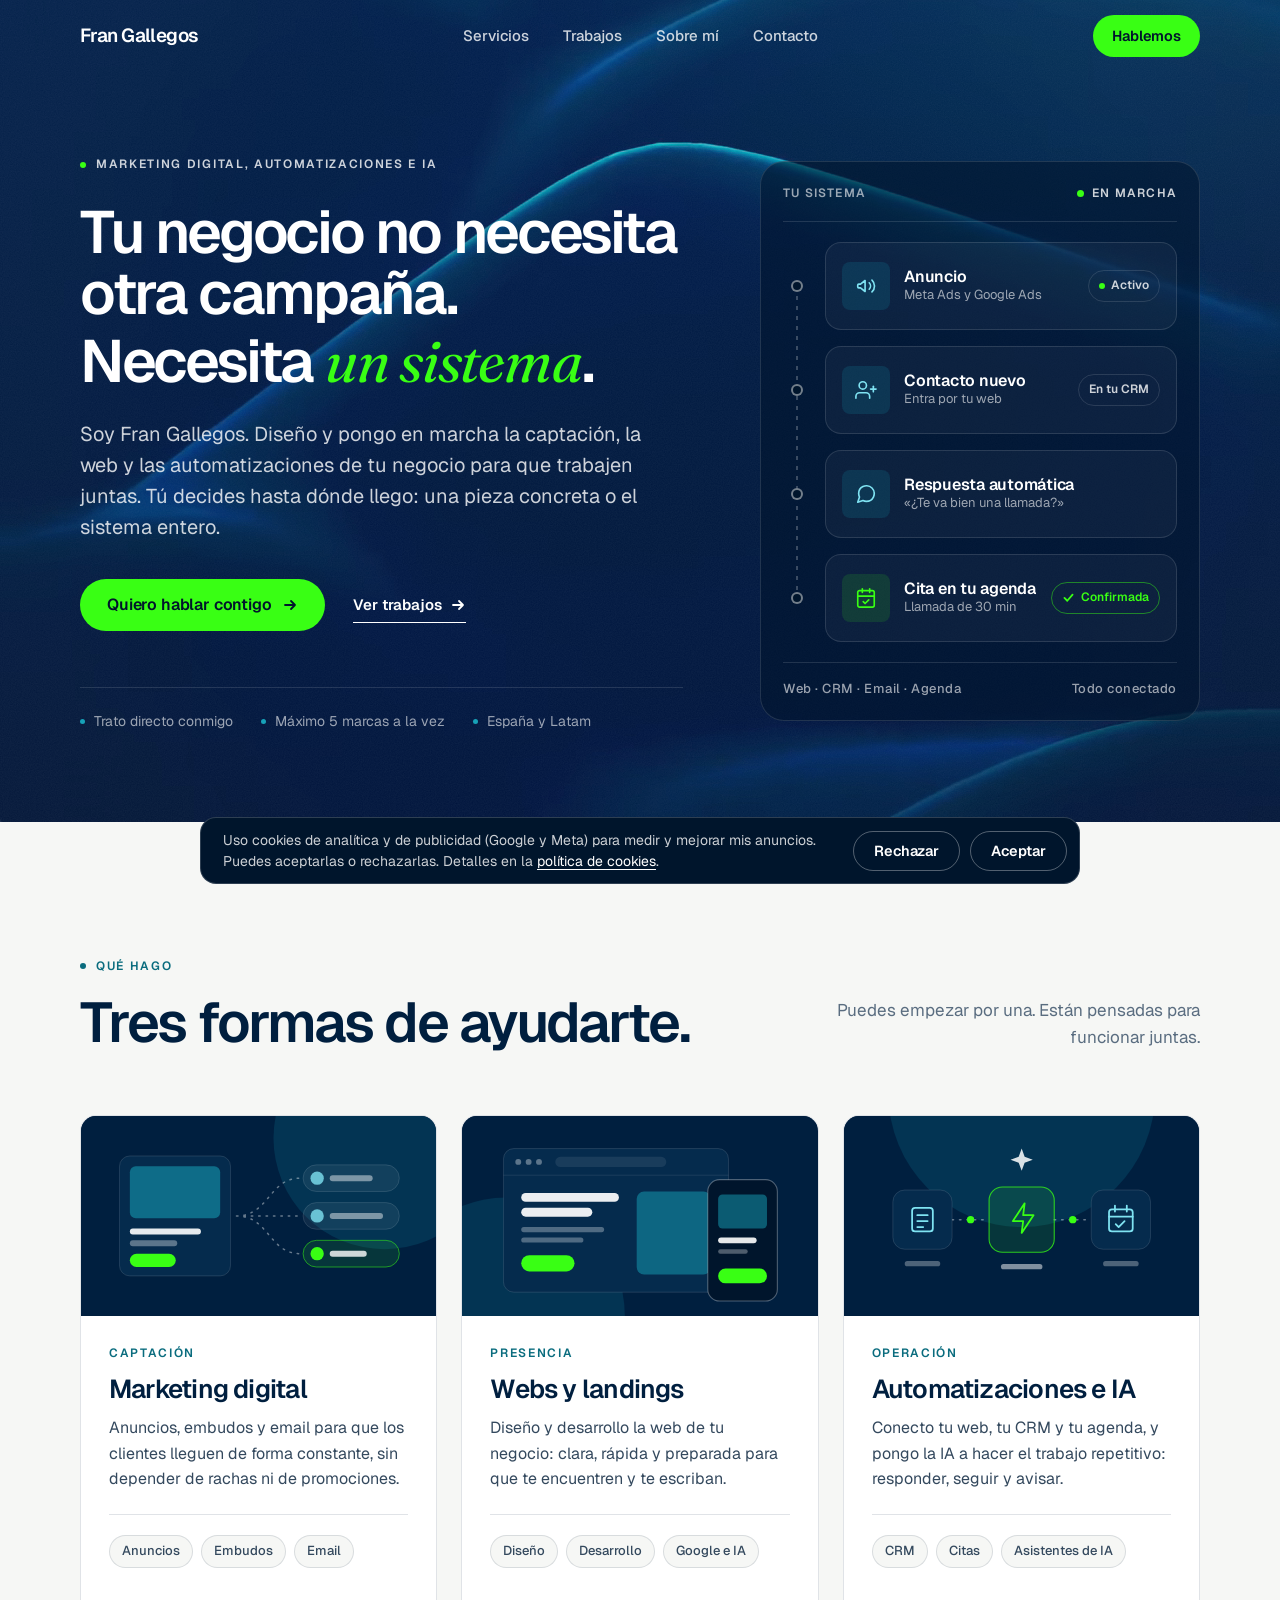
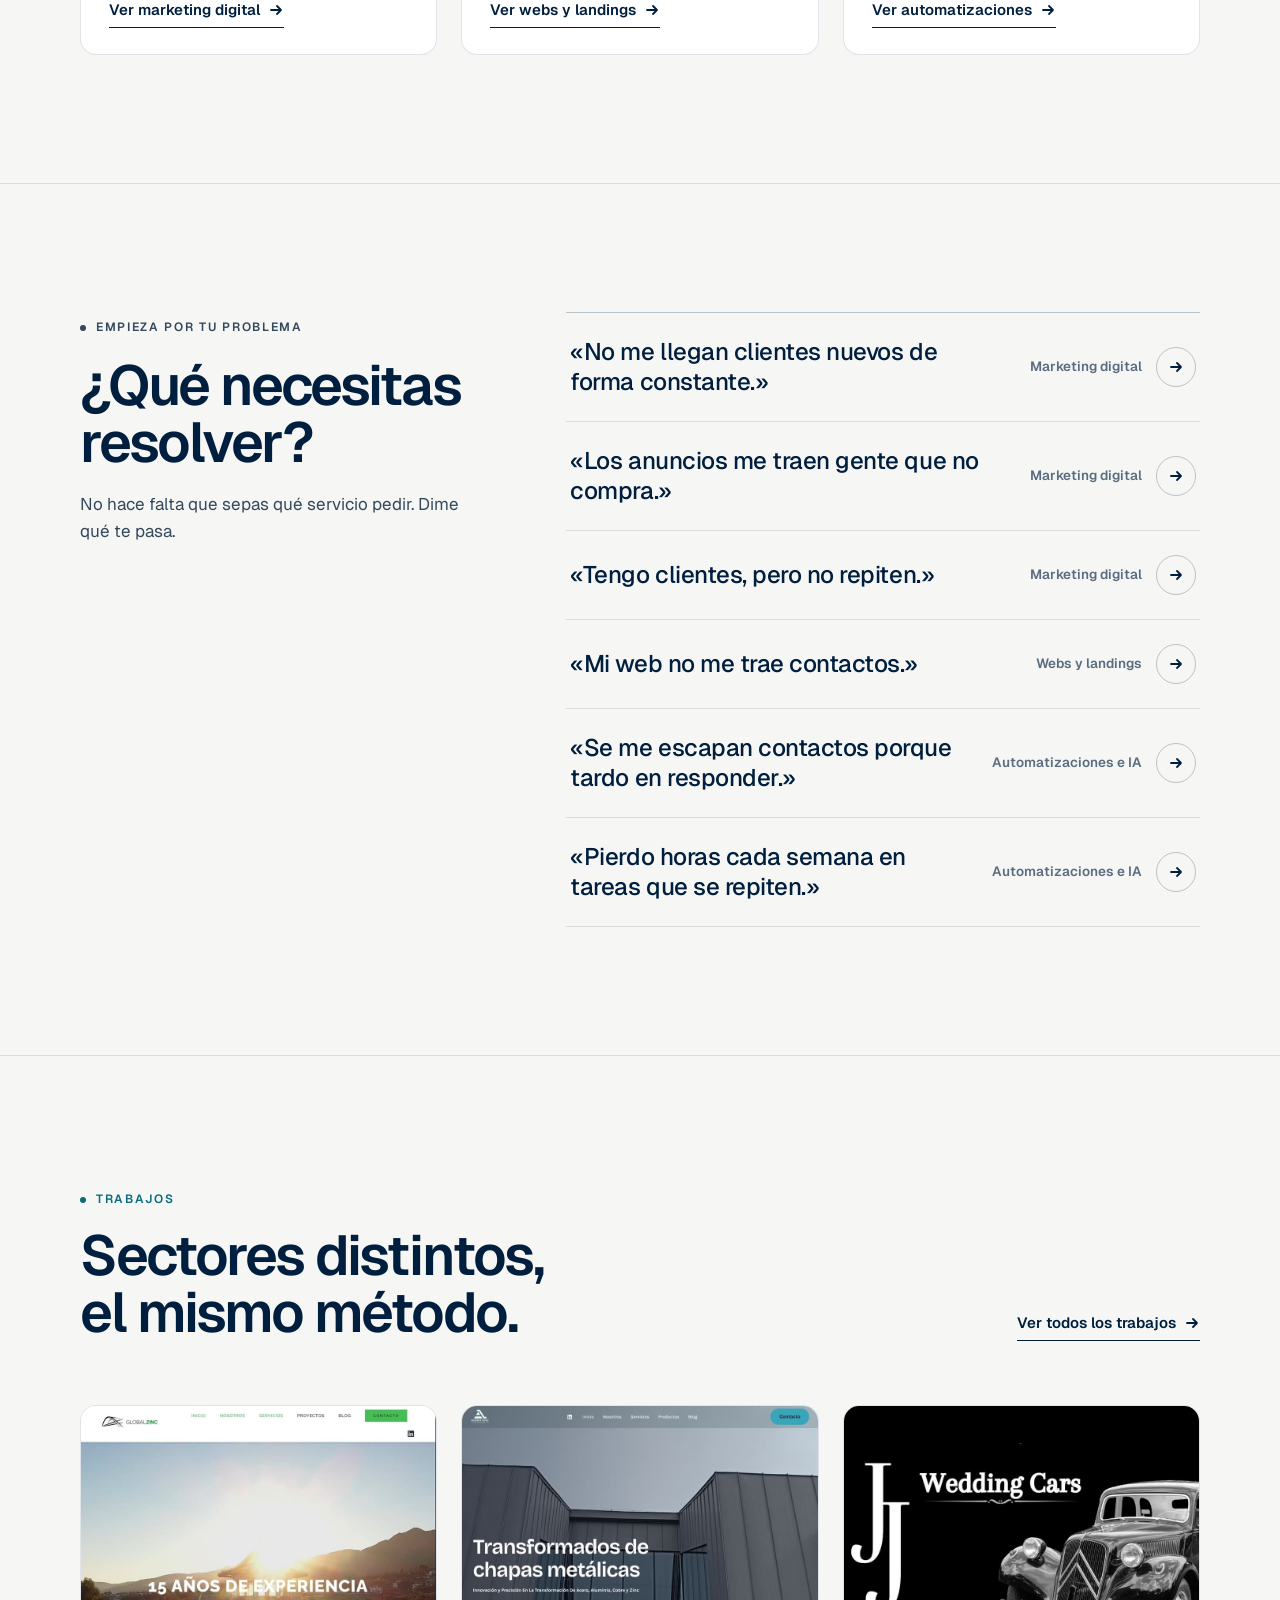
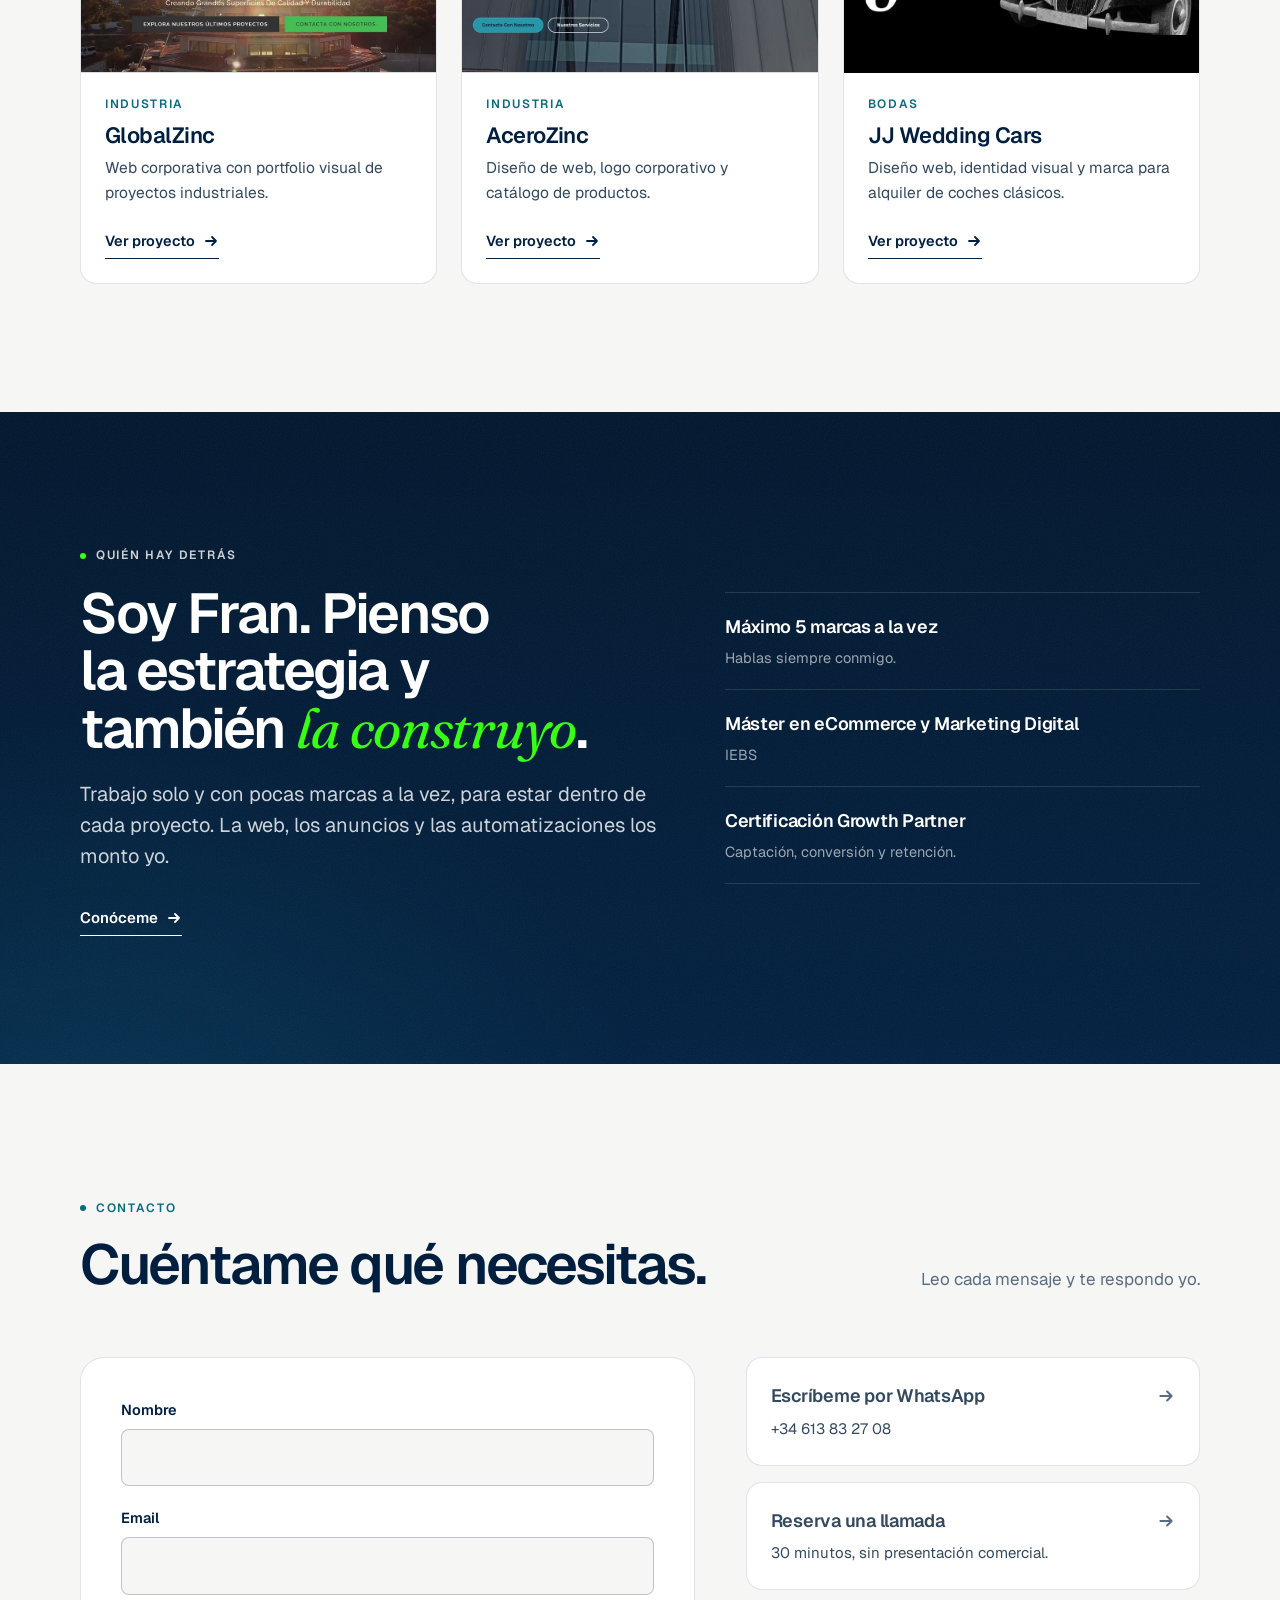
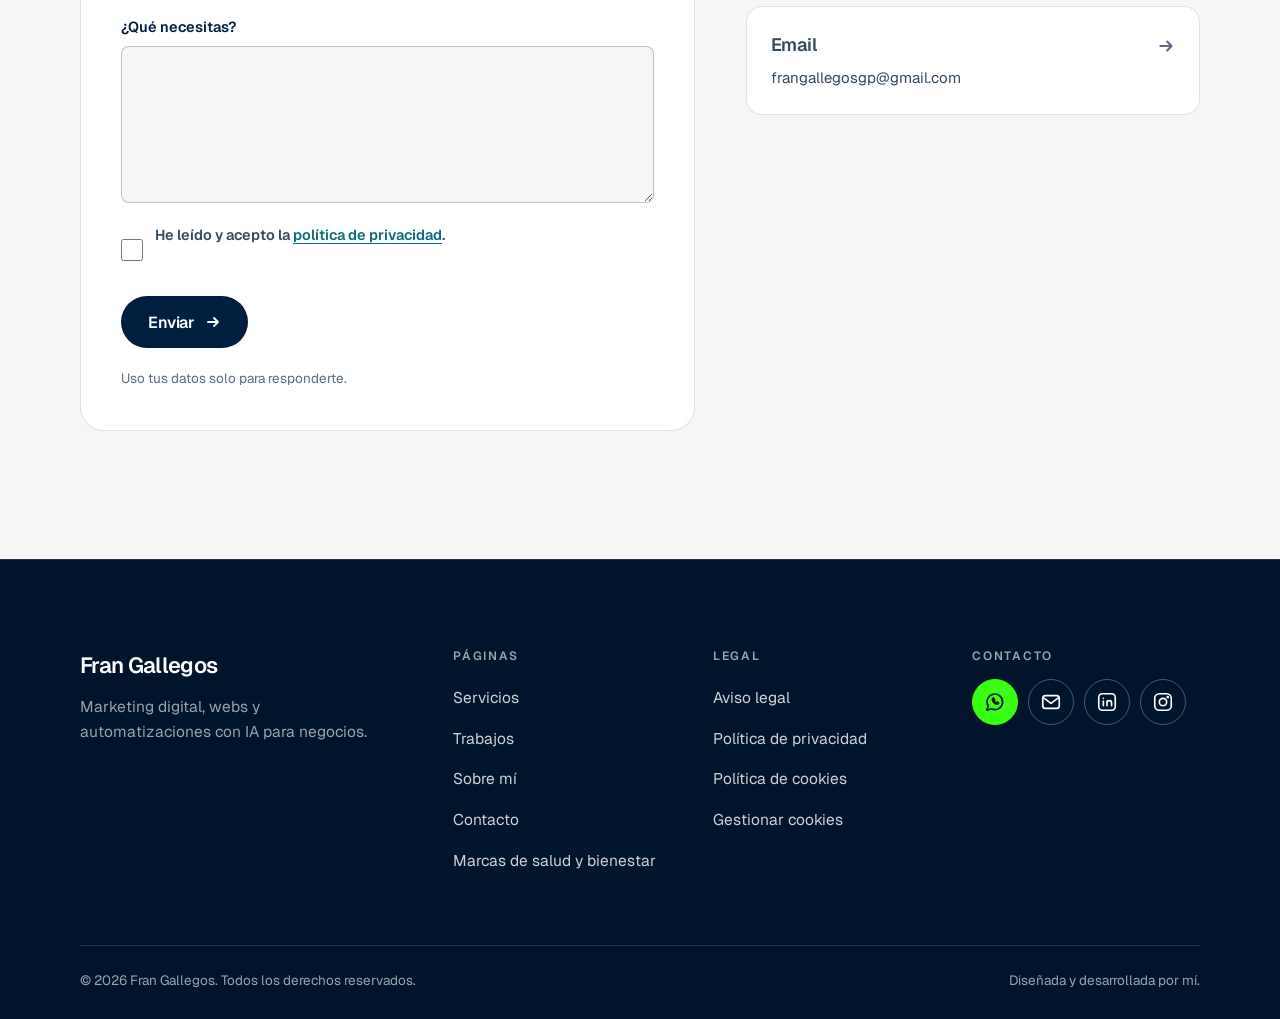
==== commit ac34c240: "style: orden del pie: Paginas, Legal, Contacto Co-Authored-By: Claude Sonnet 5.5 <noreply@anthropic." ====
--- a/index.html
+++ b/index.html
@@ -495,15 +495,6 @@
           <li><a href="/salud-bienestar/">Marcas de salud y bienestar</a></li>
         </ul>
       </nav>
-      <div class="foot-col">
-        <h2>Contacto</h2>
-        <div class="foot-iconos">
-          <a class="foot-ico foot-ico--wa" href="https://wa.me/34613832708?text=Hola%20Fran%2C%20vengo%20de%20tu%20web.%20Quiero%20contarte%20lo%20que%20necesita%20mi%20negocio." target="_blank" rel="noopener noreferrer" aria-label="Escríbeme por WhatsApp" title="WhatsApp" data-cta="pie_whatsapp"><svg viewBox="0 0 24 24" fill="none" stroke="currentColor" stroke-width="1.8" stroke-linecap="round" stroke-linejoin="round" aria-hidden="true"><path d="M3 21l1.6-4.7A8.5 8.5 0 1 1 8 19.4L3 21z"/><path d="M9 8.6c.1 2.6 2.7 5.5 5.7 5.9l1.3-1.3-2.1-1.1-.9.9c-1-.4-1.9-1.3-2.3-2.3l.9-.9-1.1-2.1L9 8.6z"/></svg></a>
-          <a class="foot-ico" href="mailto:frangallegosgp@gmail.com" aria-label="Escríbeme un email" title="Email" data-cta="pie"><svg viewBox="0 0 24 24" fill="none" stroke="currentColor" stroke-width="1.8" stroke-linecap="round" stroke-linejoin="round" aria-hidden="true"><rect x="3" y="5" width="18" height="14" rx="3"/><path d="M4 7.5l8 6 8-6"/></svg></a>
-          <a class="foot-ico" href="https://www.linkedin.com/in/frangallegosromero/" target="_blank" rel="noopener noreferrer" aria-label="LinkedIn" title="LinkedIn" data-red="linkedin"><svg viewBox="0 0 24 24" fill="none" stroke="currentColor" stroke-width="1.8" stroke-linecap="round" stroke-linejoin="round" aria-hidden="true"><rect x="3" y="3" width="18" height="18" rx="4"/><path d="M8 11v5M8 8v.01M12 16v-5M12 13a2.5 2.5 0 0 1 5 0v3"/></svg></a>
-          <a class="foot-ico" href="https://www.instagram.com/frangallegosr/" target="_blank" rel="noopener noreferrer" aria-label="Instagram" title="Instagram" data-red="instagram"><svg viewBox="0 0 24 24" fill="none" stroke="currentColor" stroke-width="1.8" stroke-linecap="round" stroke-linejoin="round" aria-hidden="true"><rect x="3" y="3" width="18" height="18" rx="5"/><circle cx="12" cy="12" r="4"/><circle cx="17.2" cy="6.8" r=".6" fill="currentColor"/></svg></a>
-        </div>
-      </div>
       <nav class="foot-col" aria-label="Legal">
         <h2>Legal</h2>
         <ul>
@@ -513,6 +504,15 @@
           <li><button type="button" data-cookie-reopen>Gestionar cookies</button></li>
         </ul>
       </nav>
+      <div class="foot-col">
+        <h2>Contacto</h2>
+        <div class="foot-iconos">
+          <a class="foot-ico foot-ico--wa" href="https://wa.me/34613832708?text=Hola%20Fran%2C%20vengo%20de%20tu%20web.%20Quiero%20contarte%20lo%20que%20necesita%20mi%20negocio." target="_blank" rel="noopener noreferrer" aria-label="Escríbeme por WhatsApp" title="WhatsApp" data-cta="pie_whatsapp"><svg viewBox="0 0 24 24" fill="none" stroke="currentColor" stroke-width="1.8" stroke-linecap="round" stroke-linejoin="round" aria-hidden="true"><path d="M3 21l1.6-4.7A8.5 8.5 0 1 1 8 19.4L3 21z"/><path d="M9 8.6c.1 2.6 2.7 5.5 5.7 5.9l1.3-1.3-2.1-1.1-.9.9c-1-.4-1.9-1.3-2.3-2.3l.9-.9-1.1-2.1L9 8.6z"/></svg></a>
+          <a class="foot-ico" href="mailto:frangallegosgp@gmail.com" aria-label="Escríbeme un email" title="Email" data-cta="pie"><svg viewBox="0 0 24 24" fill="none" stroke="currentColor" stroke-width="1.8" stroke-linecap="round" stroke-linejoin="round" aria-hidden="true"><rect x="3" y="5" width="18" height="14" rx="3"/><path d="M4 7.5l8 6 8-6"/></svg></a>
+          <a class="foot-ico" href="https://www.linkedin.com/in/frangallegosromero/" target="_blank" rel="noopener noreferrer" aria-label="LinkedIn" title="LinkedIn" data-red="linkedin"><svg viewBox="0 0 24 24" fill="none" stroke="currentColor" stroke-width="1.8" stroke-linecap="round" stroke-linejoin="round" aria-hidden="true"><rect x="3" y="3" width="18" height="18" rx="4"/><path d="M8 11v5M8 8v.01M12 16v-5M12 13a2.5 2.5 0 0 1 5 0v3"/></svg></a>
+          <a class="foot-ico" href="https://www.instagram.com/frangallegosr/" target="_blank" rel="noopener noreferrer" aria-label="Instagram" title="Instagram" data-red="instagram"><svg viewBox="0 0 24 24" fill="none" stroke="currentColor" stroke-width="1.8" stroke-linecap="round" stroke-linejoin="round" aria-hidden="true"><rect x="3" y="3" width="18" height="18" rx="5"/><circle cx="12" cy="12" r="4"/><circle cx="17.2" cy="6.8" r=".6" fill="currentColor"/></svg></a>
+        </div>
+      </div>
     </div>
     <div class="foot-bottom">
       <span>© 2026 Fran Gallegos. Todos los derechos reservados.</span>
